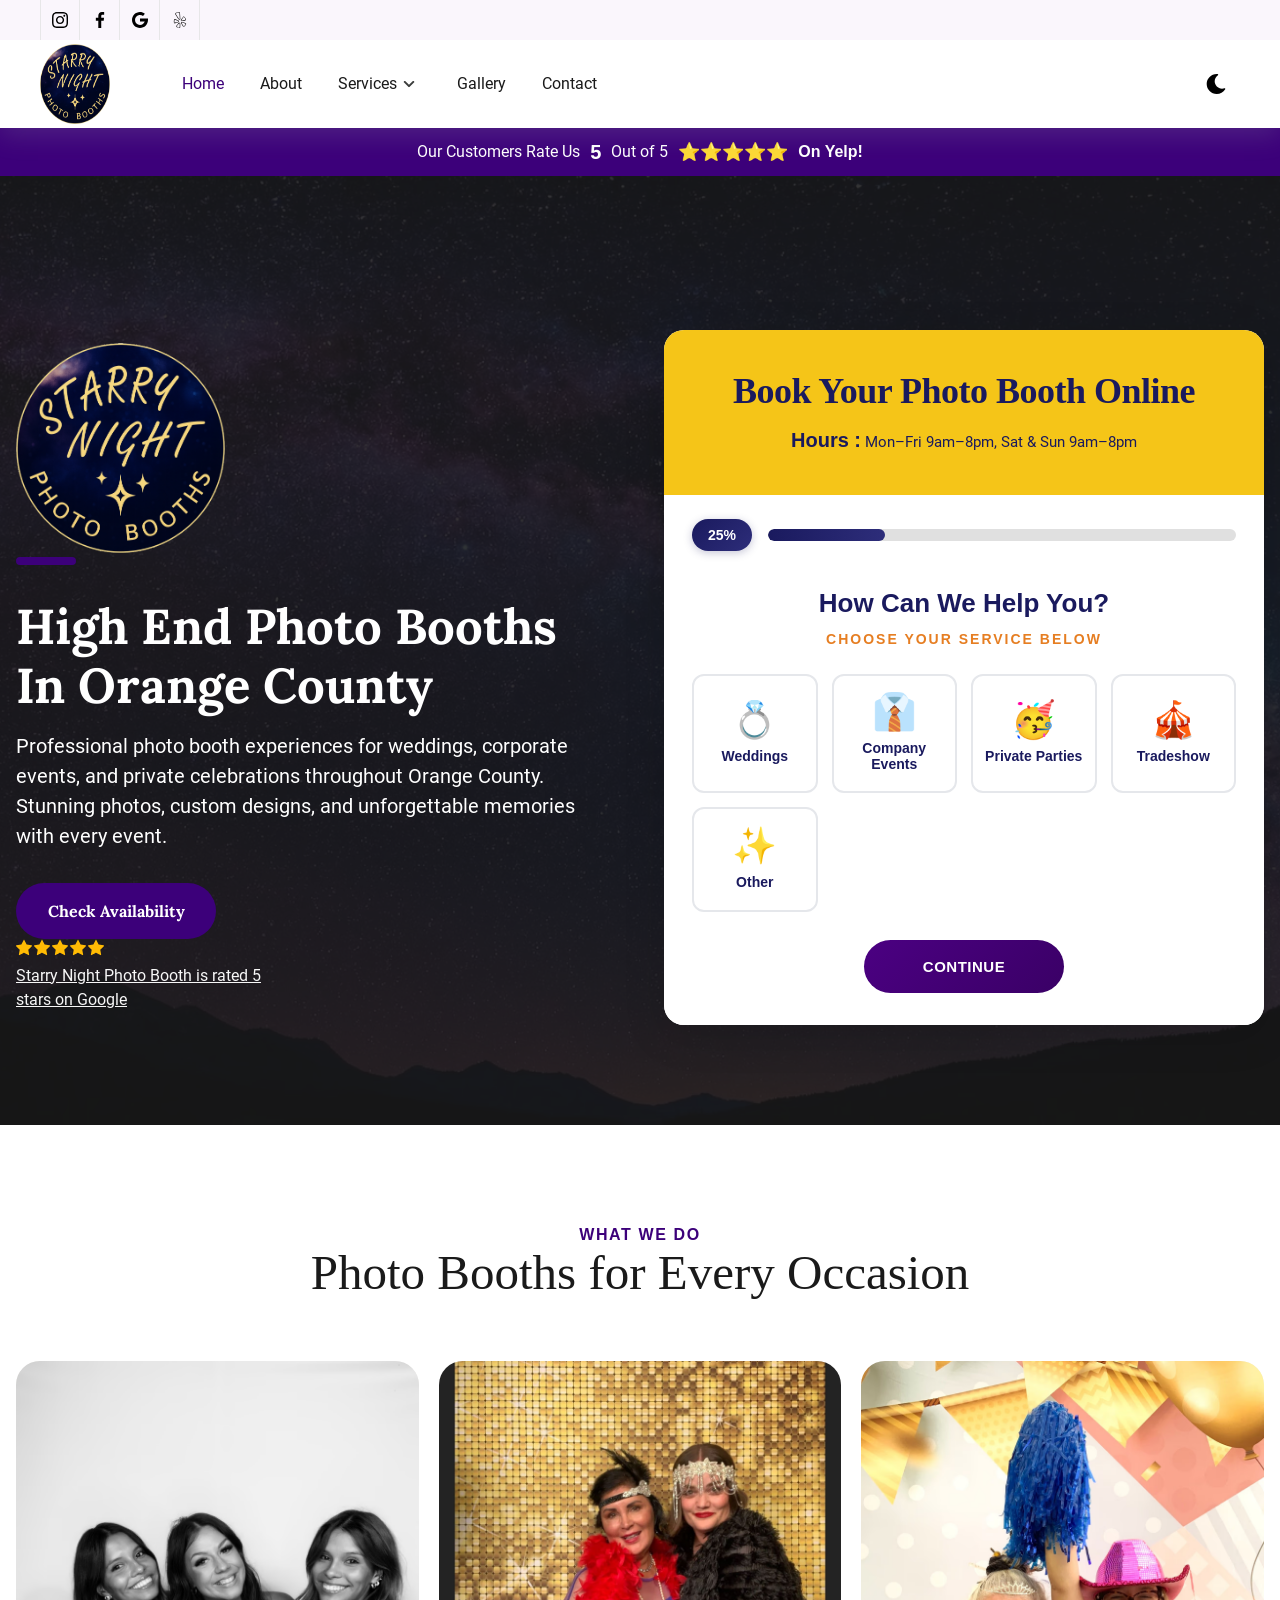
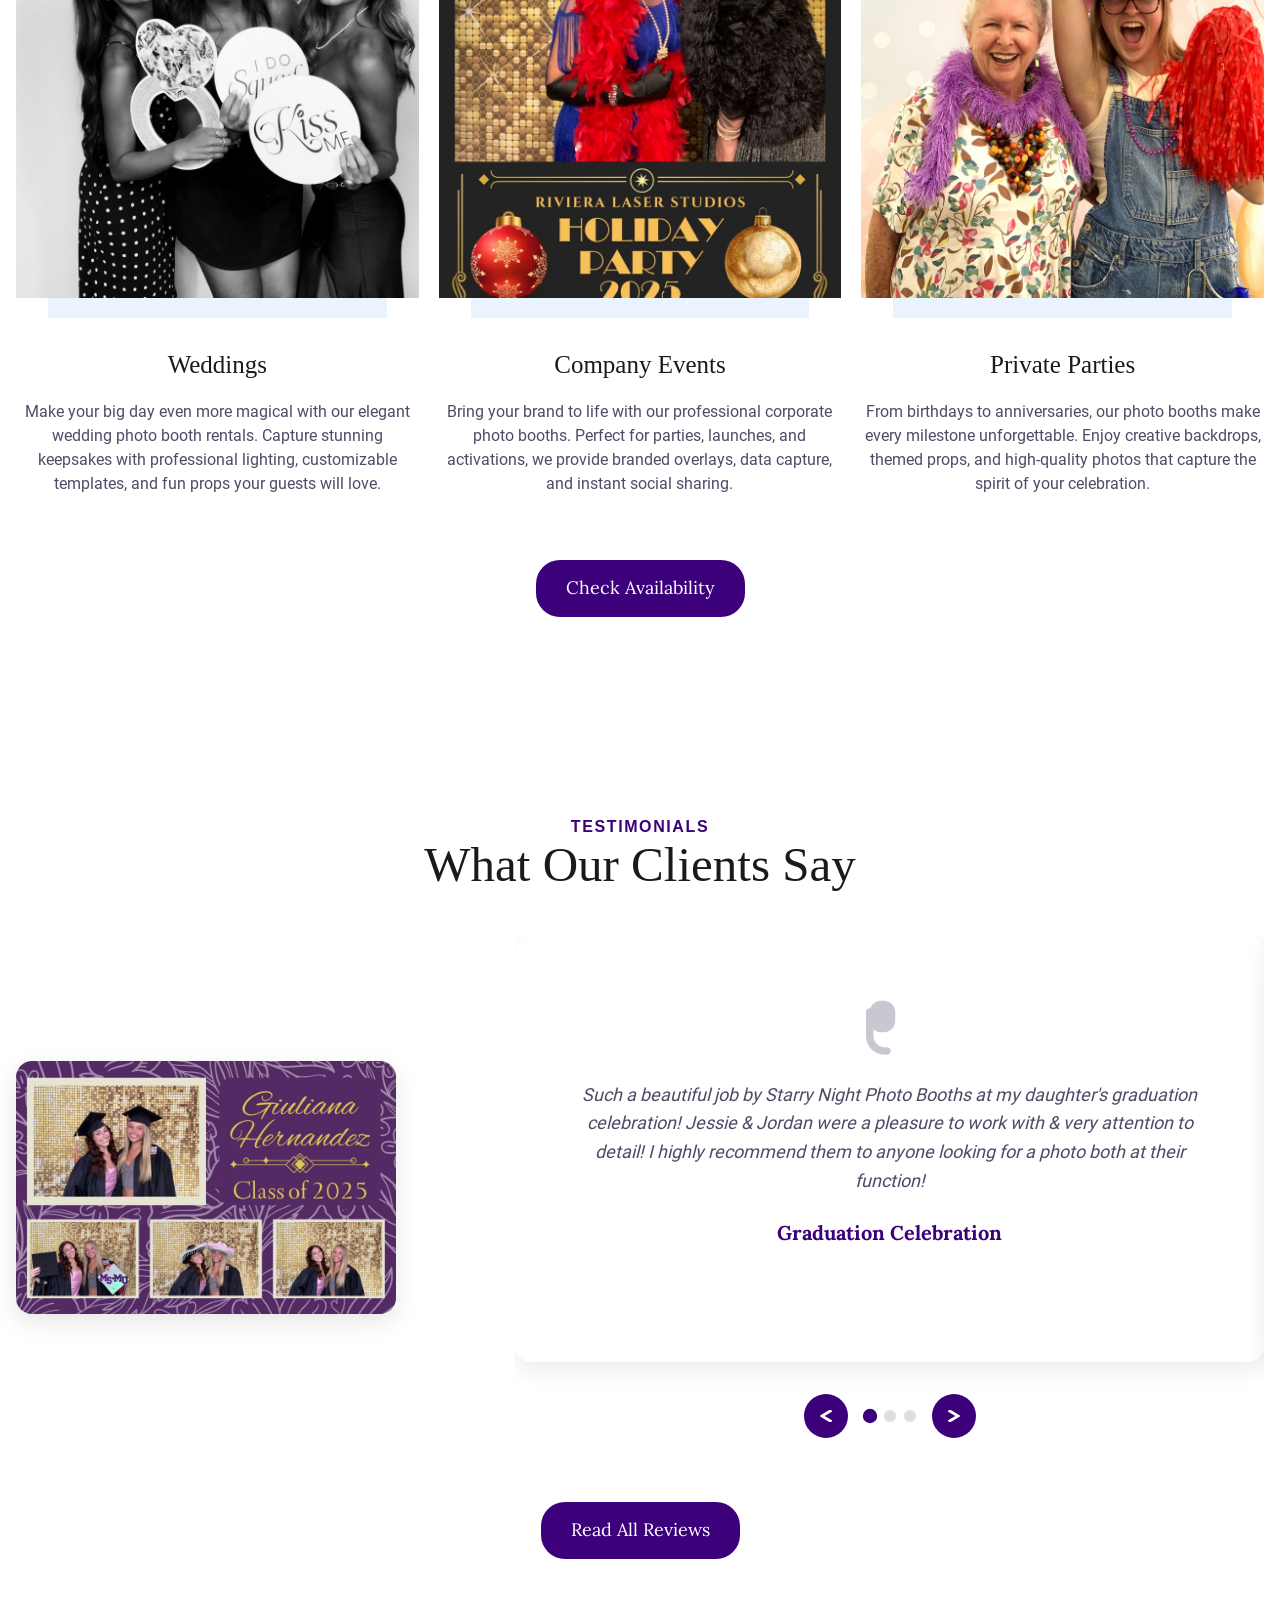
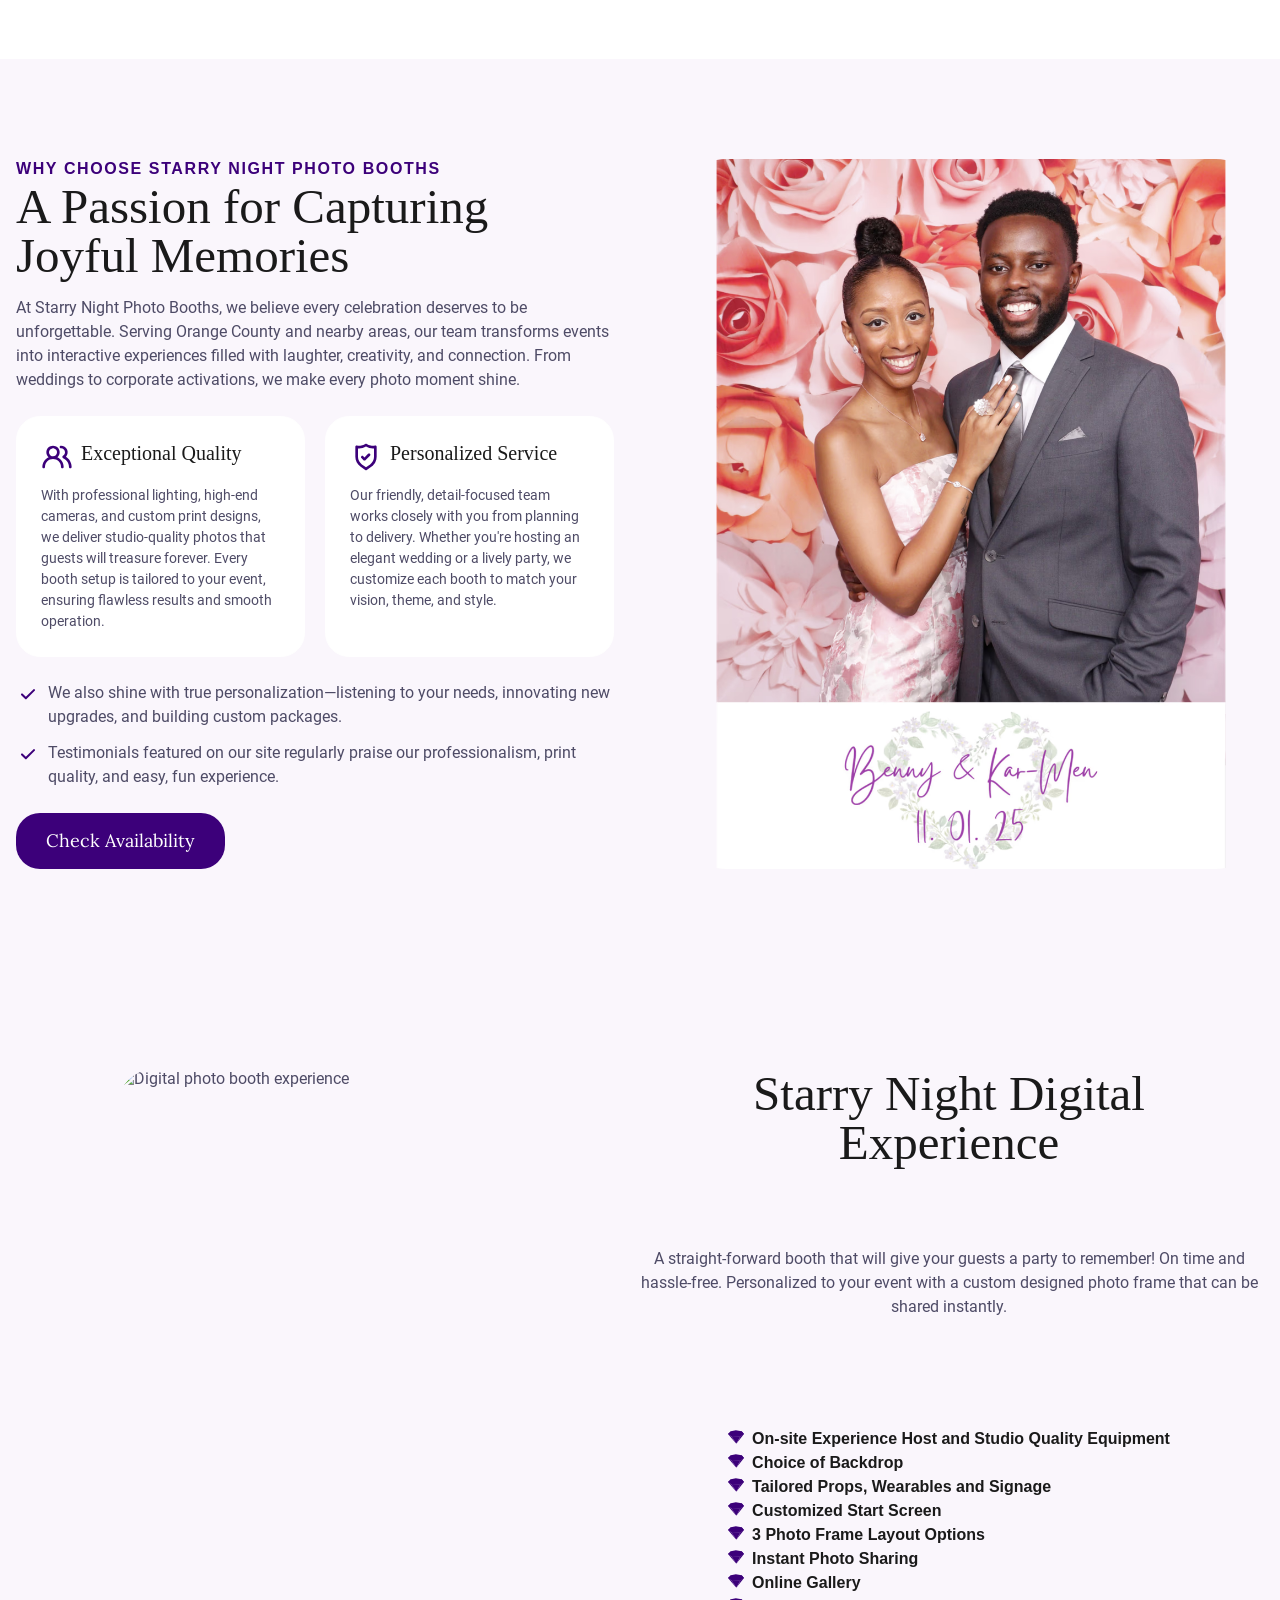
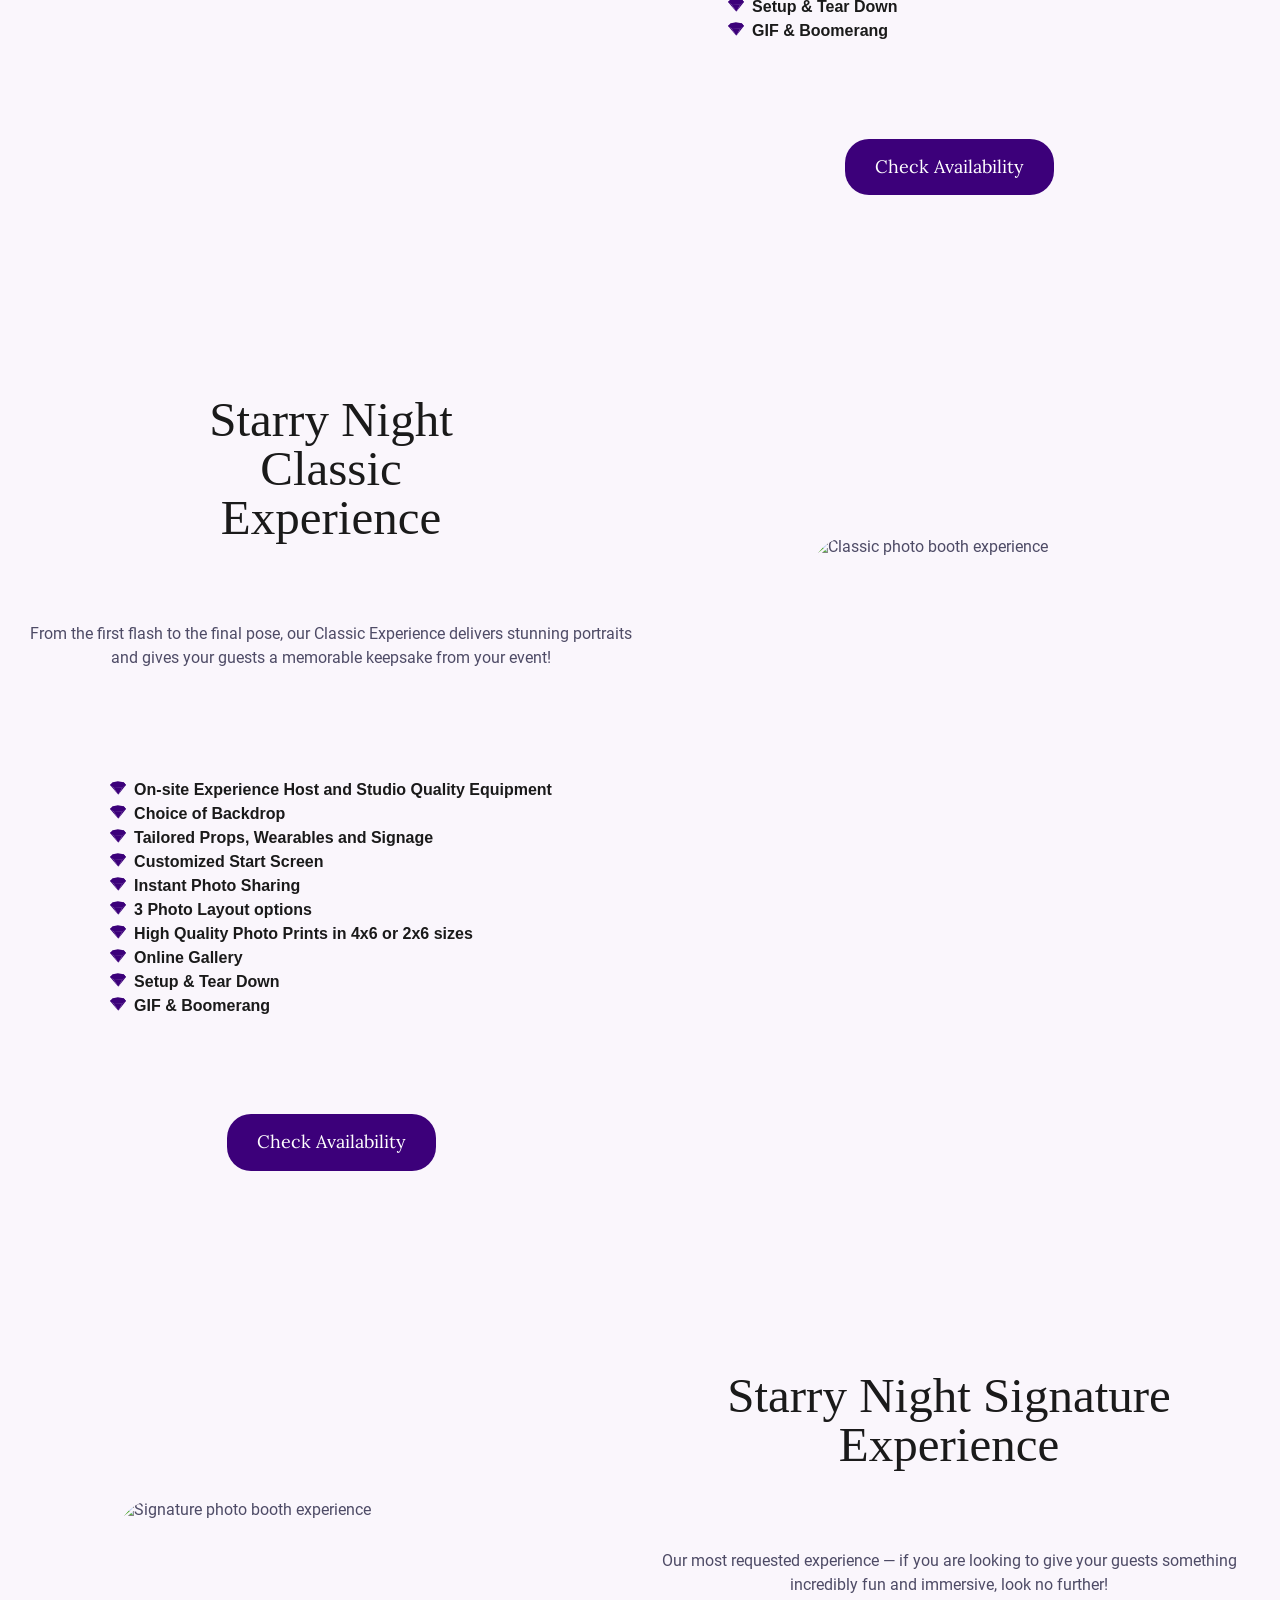
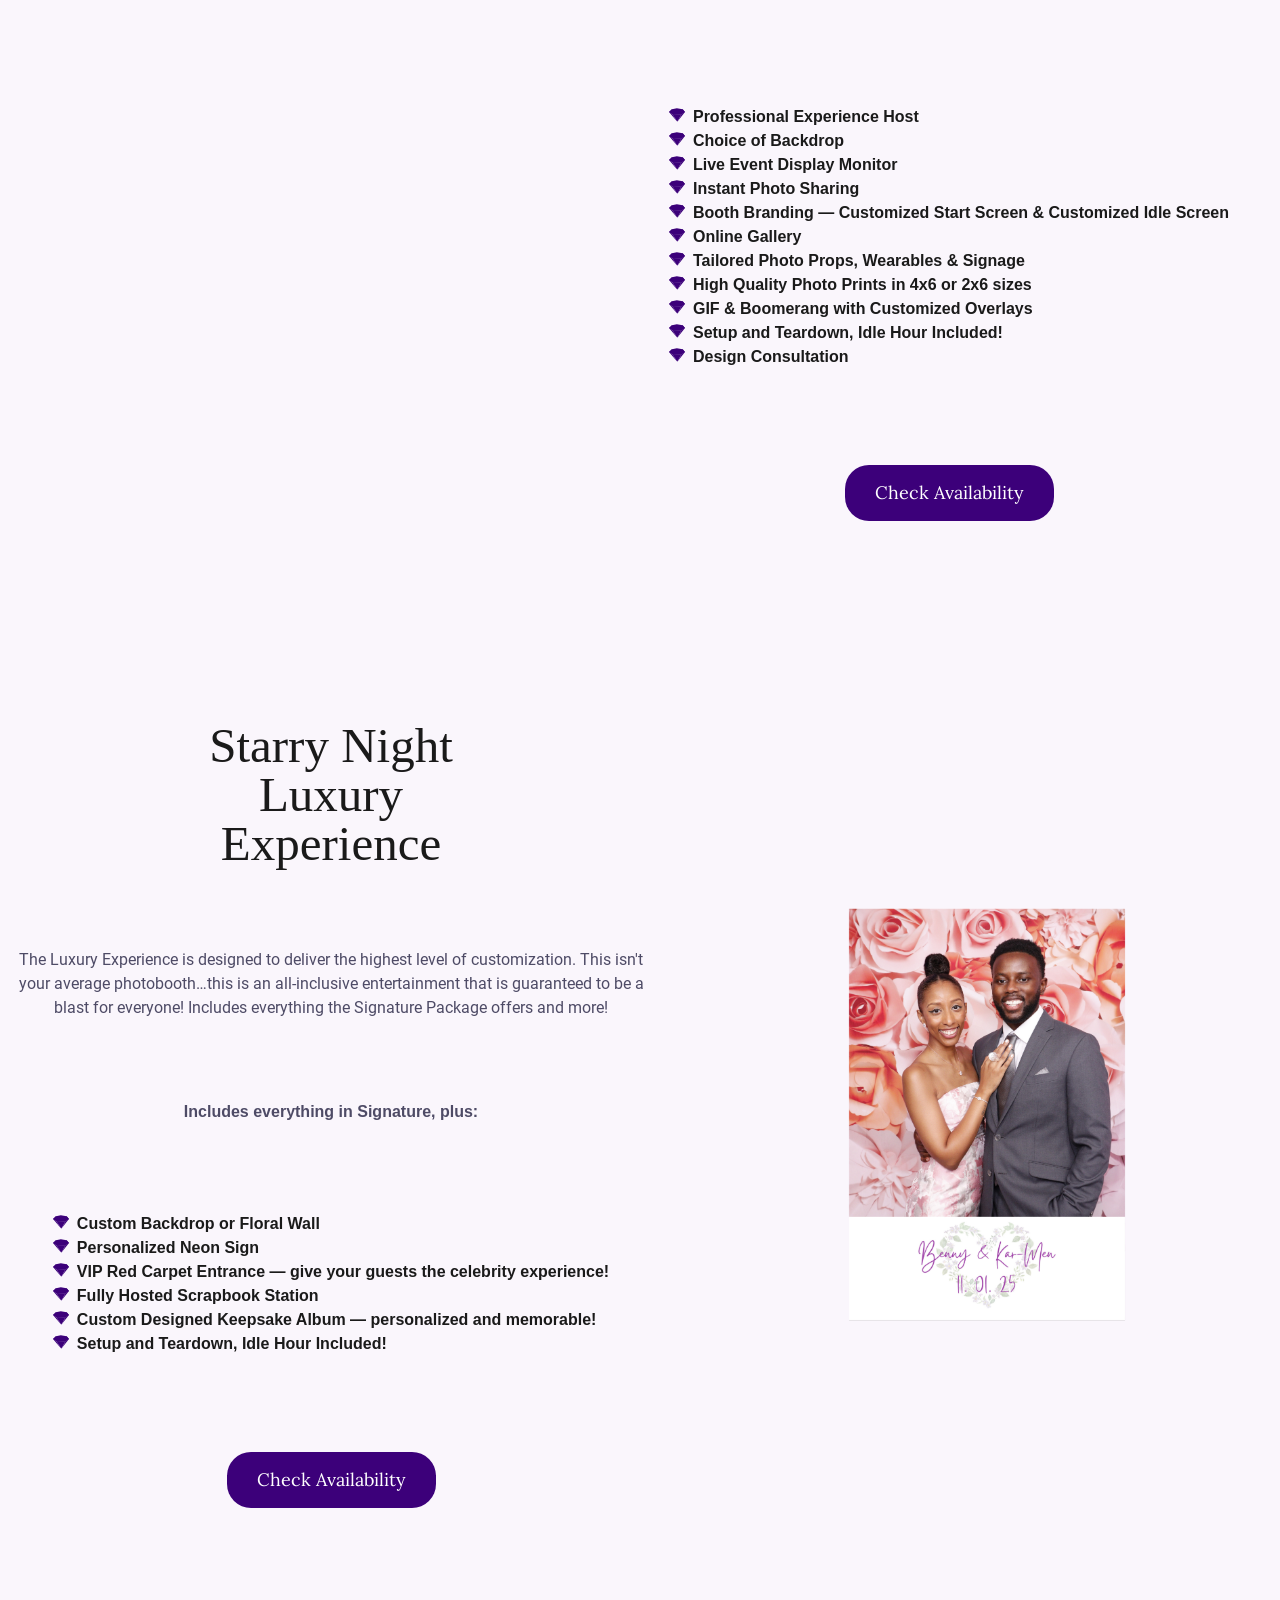
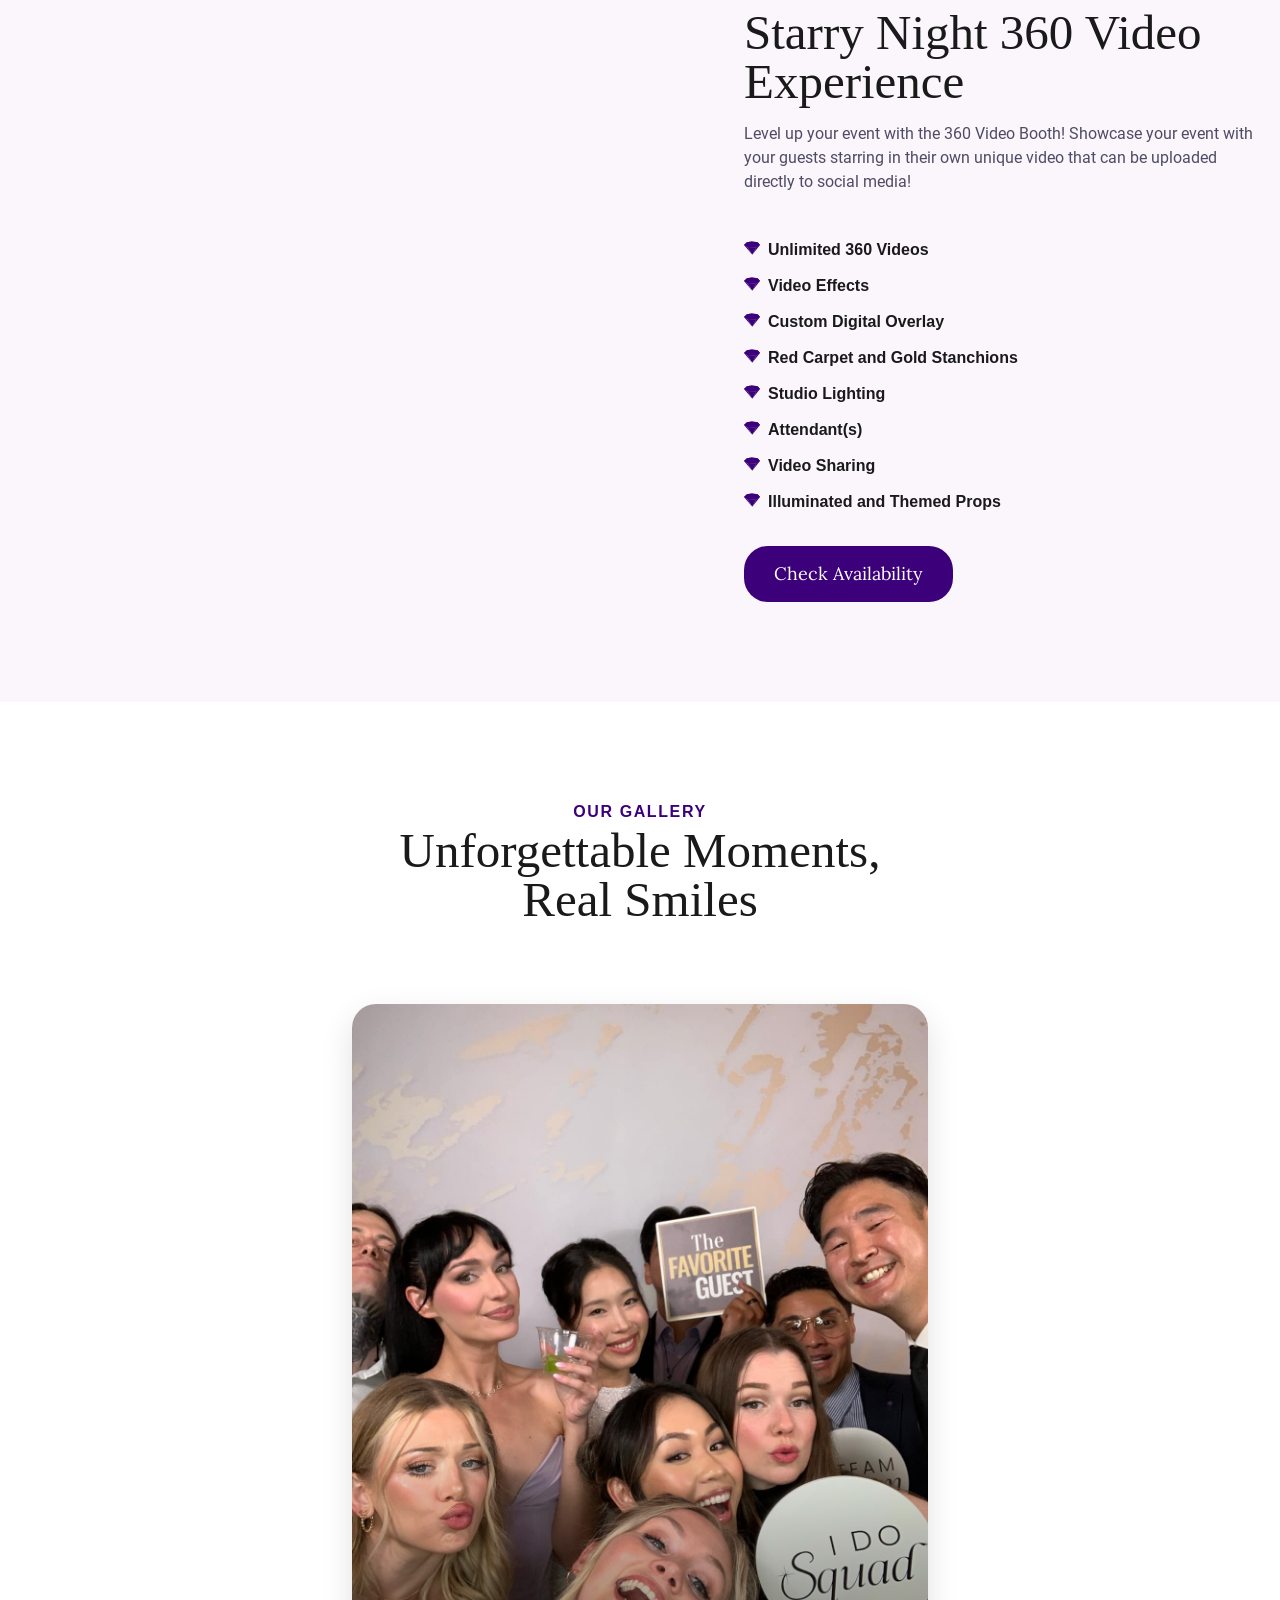
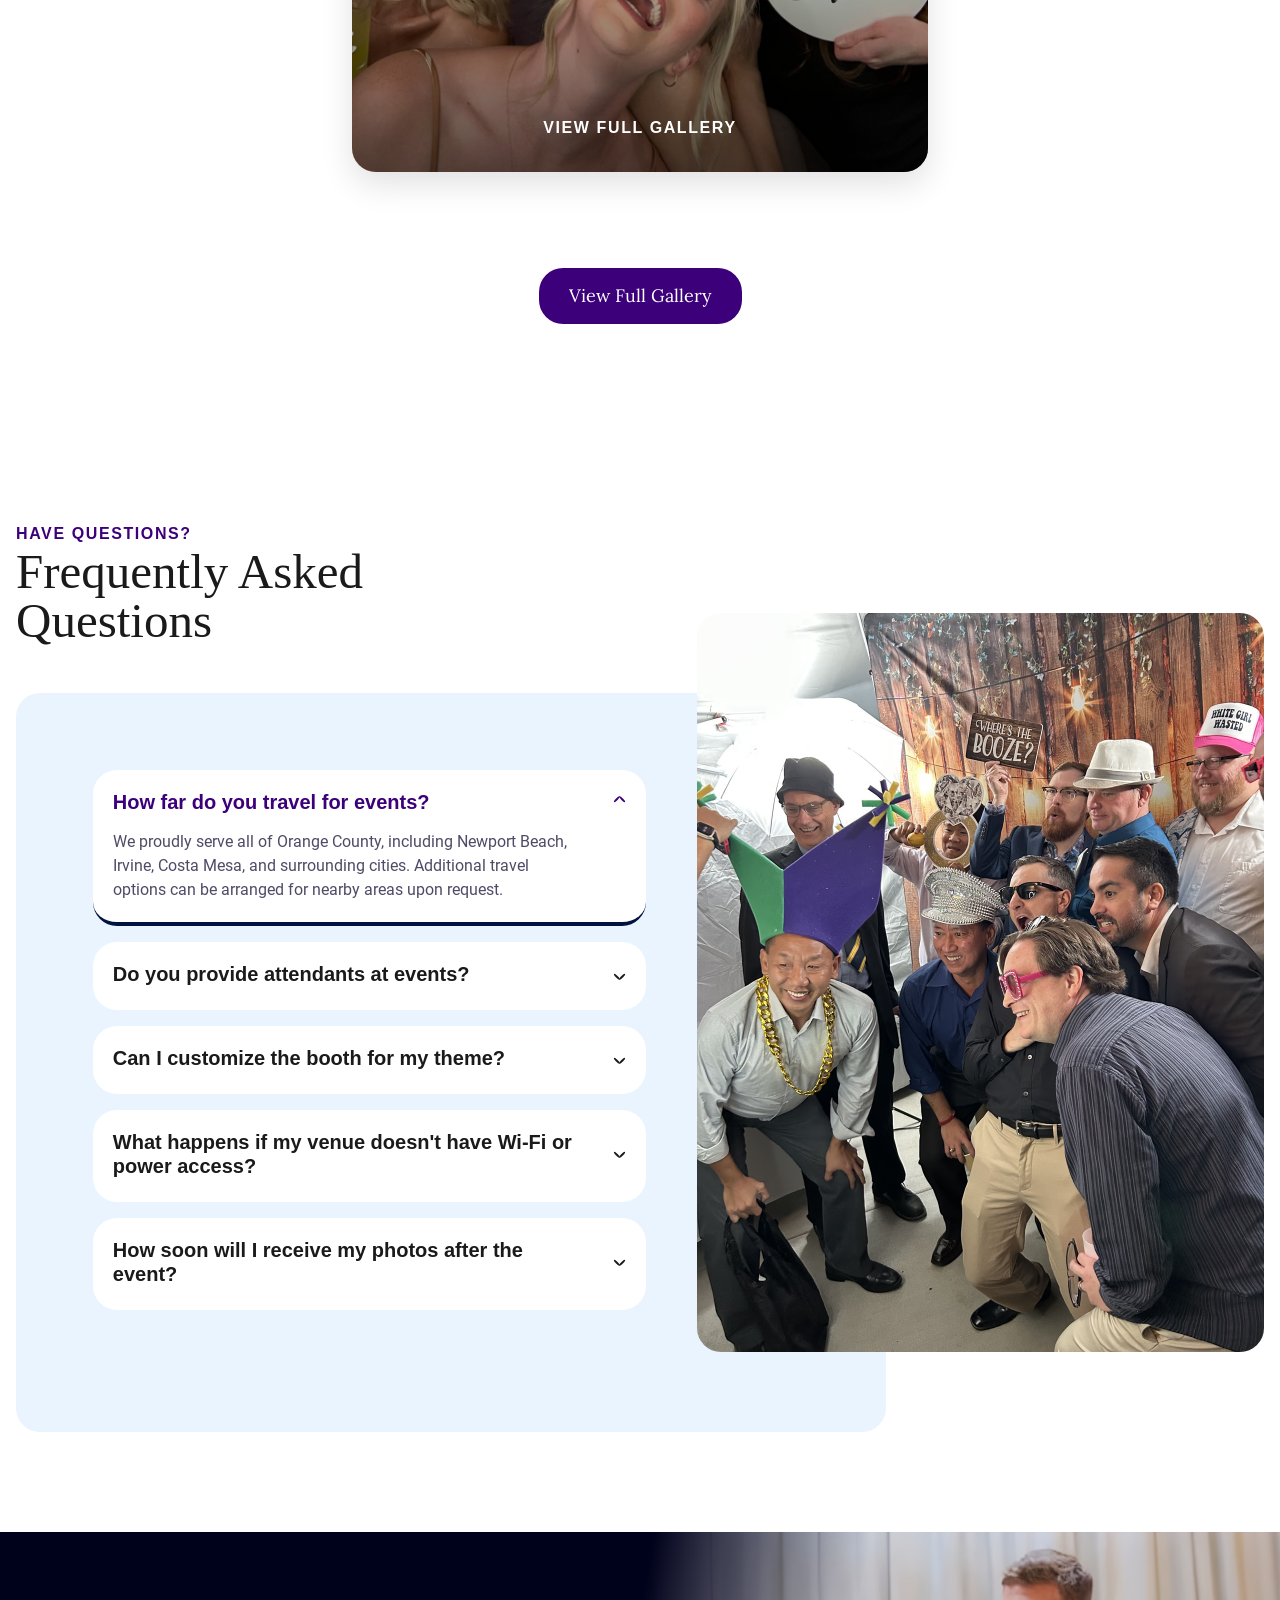
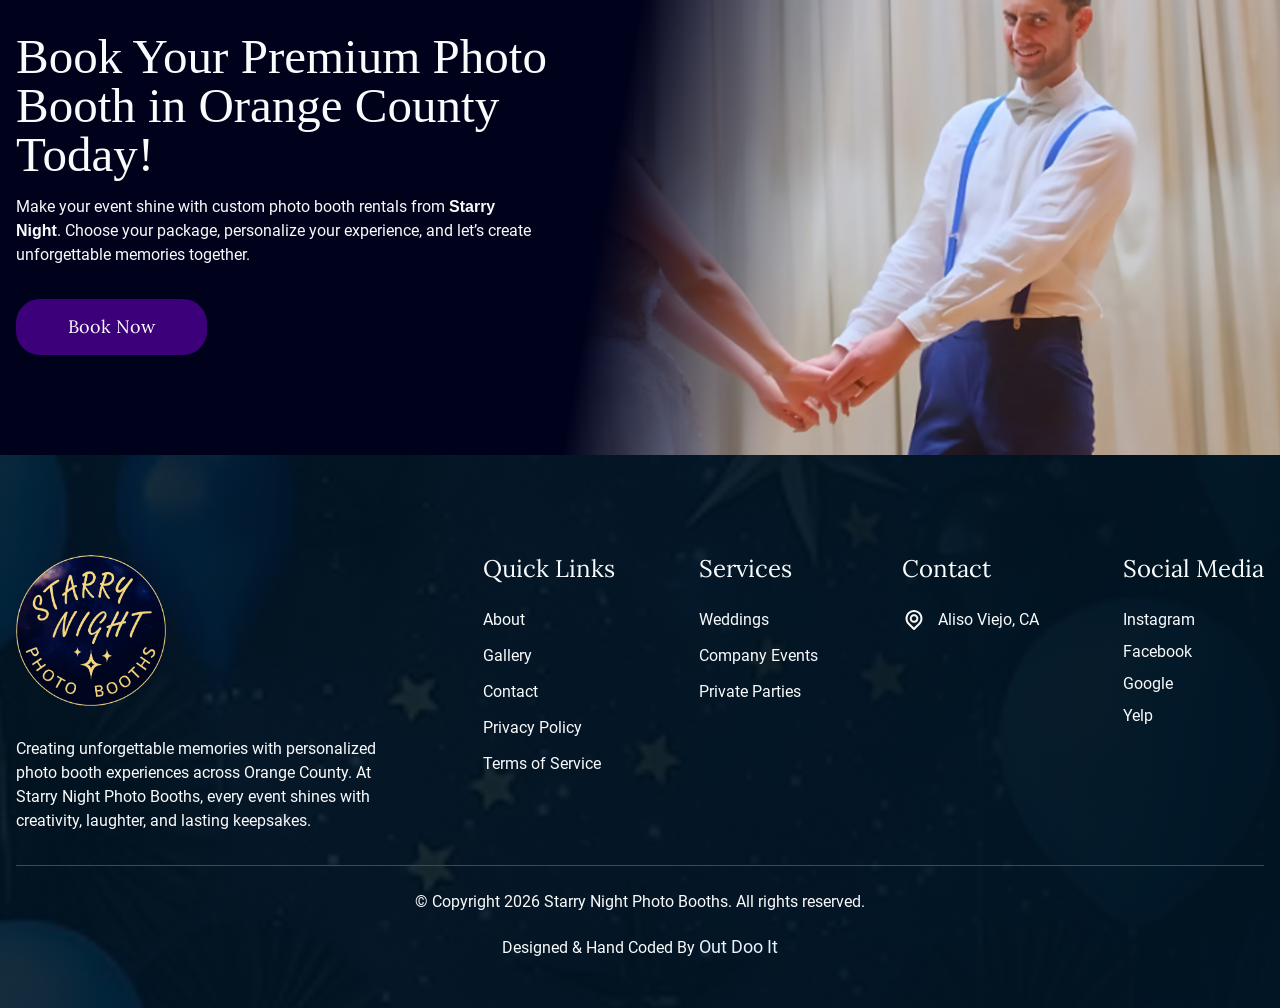
==== index.html @ de400a45 "Apply baseline performance optimizations across pages. Improve image loading behavior by adding asyn" ====
<!doctype html><html lang="en"><head><meta charset="UTF-8"><meta content="IE=edge" http-equiv="X-UA-Compatible"><meta content="width=device-width,initial-scale=1" name="viewport"><meta content="Starry Night Photo Booths offers photo booth rentals in Orange County for weddings, parties & events. Stunning photos, easy booking & fun! Call now!" name="description"><link href="https://www.starrynightphotobooth.com/" rel="canonical"><meta content="Eleventy v3.1.2" name="generator"><meta content="Orange County Photo Booth Rentals | Premium Wedding & Event Booths" property="og:title"><meta content="Starry Night Photo Booths offers photo booth rentals in Orange County for weddings, parties & events. Stunning photos, easy booking & fun! Call now!" property="og:description"><meta content="website" property="og:type"><meta content="https://www.starrynightphotobooth.com/" property="og:url"><meta content="/assets/images/hero.jpg" property="og:image"><meta content="/assets/images/hero.jpg" property="og:image:secure_url"><link href="/assets/favicons/favicon-96x96.png" rel="icon" type="image/png" sizes="96x96"><link href="/assets/favicons/favicon.svg" rel="icon" type="image/svg+xml"><link href="/assets/favicons/favicon.ico" rel="shortcut icon"><link href="/assets/favicons/apple-touch-icon.png" rel="apple-touch-icon" sizes="180x180"><meta content="Starry Night" name="apple-mobile-web-app-title"><link href="/assets/favicons/site.webmanifest" rel="manifest"><link href="/assets/images/logo.png" rel="preload" as="image"><link href="/assets/fonts/roboto-v29-latin-regular.woff2" rel="preload" as="font" crossorigin type="font/woff2"><link href="/assets/fonts/lora-v37-latin-regular.woff2" rel="preload" as="font" crossorigin type="font/woff2"><link href="/assets/fonts/lora-v37-latin-700.woff2" rel="preload" as="font" crossorigin type="font/woff2"><link href="/assets/css/root.css" rel="stylesheet"><script defer src="/assets/js/dark.js"></script><script defer src="/assets/js/nav.js"></script><link href="/assets/images/hero-cce501fa.avif" rel="preload" as="image"><link href="/assets/css/critical.css" rel="stylesheet"><link href="/assets/css/local.css" rel="preload" as="style" onload='this.onload=null,this.rel="stylesheet"'><noscript><link href="/assets/css/local.css" rel="stylesheet"></noscript><style>#services-2198 .cs-picture{height:auto!important;aspect-ratio:4/5;background-color:#f5f3f0}#services-2198 .cs-picture img{object-fit:cover;object-position:center 30%}@media (min-width:48rem){#services-2198 .cs-picture{aspect-ratio:3/4}}@media (max-width:47.999rem){#reviews-carousel .cs-picture{display:block!important;width:100%;max-width:22rem;margin:1.5rem auto 0;border-radius:1rem;overflow:hidden;box-shadow:0 8px 24px rgba(0,0,0,.1);aspect-ratio:4/3}#reviews-carousel #testimonialImg,#reviews-carousel .cs-picture img{width:100%;height:100%;object-fit:cover;display:block}}@media (max-width:47.999rem){#sbs-1362 .cs-image-group{height:auto;aspect-ratio:4/5;max-height:none}#sbs-1362 .cs-background,#sbs-1362 .cs-background img{object-position:center!important}#sbs-1362 .cs-content{align-items:center!important;text-align:center}#sbs-1362 .cs-content .cs-button-solid{align-self:center}}#sbs-1901-classic,#sbs-1901-luxury,#sbs-1901-signature{padding:var(--sectionPadding);overflow-x:clip;position:relative;background-color:var(--primaryShade)}#sbs-1901 .cs-content{text-align:center!important;align-items:center!important}#sbs-1901 .cs-ul,#sbs-1901-classic .cs-ul,#sbs-1901-luxury .cs-ul,#sbs-1901-signature .cs-ul{display:inline-block!important;width:auto!important;max-width:100%;text-align:left;margin-left:auto!important;margin-right:auto!important}#sbs-1901 .cs-li,#sbs-1901-classic .cs-li,#sbs-1901-luxury .cs-li,#sbs-1901-signature .cs-li{text-align:left}#gallery-2234 .cs-content{text-align:center!important;align-items:center!important}#gallery-2234 .cs-flex{display:flex;flex-direction:column;align-items:center;text-align:center}#gallery-2234 .cs-gallery-hero-link{display:block;width:100%;max-width:32rem;margin:0 auto 2rem;border-radius:1.5rem;overflow:hidden;aspect-ratio:3/4;position:relative;text-decoration:none;box-shadow:0 12px 32px rgba(0,0,0,.12);transition:transform .3s ease,box-shadow .3s ease}#gallery-2234 .cs-gallery-hero-link:hover{transform:translateY(-4px);box-shadow:0 20px 40px rgba(0,0,0,.18)}#gallery-2234 .cs-gallery-hero-link img{width:100%;height:100%;object-fit:cover;display:block;transition:transform .5s ease}#gallery-2234 .cs-gallery-hero-link:hover img{transform:scale(1.04)}#gallery-2234 .cs-gallery-hero-overlay{position:absolute;inset:0;background:linear-gradient(180deg,rgba(0,0,0,0) 55%,rgba(0,0,0,.65) 100%);display:flex;align-items:flex-end;justify-content:center;padding:2rem 1.5rem;color:#fff;font-weight:700;font-size:1rem;letter-spacing:.1em;text-transform:uppercase}@media (min-width:48rem){#gallery-2234 .cs-gallery-hero-link{max-width:36rem}}#sbs-1901-classic .cs-container,#sbs-1901-luxury .cs-container,#sbs-1901-signature .cs-container{width:100%;max-width:36.5rem;margin:auto;display:flex;flex-direction:column;align-items:center;gap:clamp(3rem,6vw,4rem)}#sbs-1901-classic .cs-content,#sbs-1901-luxury .cs-content,#sbs-1901-signature .cs-content{text-align:center;width:100%;display:flex;flex-direction:column;align-items:center;gap:clamp(3rem,6vw,4rem)}#sbs-1901-classic .cs-title,#sbs-1901-luxury .cs-title,#sbs-1901-signature .cs-title{font-family:var(--headerFont);max-width:15ch}#sbs-1901-classic .cs-text,#sbs-1901-luxury .cs-text,#sbs-1901-signature .cs-text{margin-bottom:1rem}#sbs-1901-classic .cs-text:last-of-type,#sbs-1901-luxury .cs-text:last-of-type,#sbs-1901-signature .cs-text:last-of-type{margin-bottom:2rem}#sbs-1901-classic .cs-ul,#sbs-1901-luxury .cs-ul,#sbs-1901-signature .cs-ul{margin:.75rem 0 2rem;padding:0;display:flex;flex-direction:column;gap:.75rem}#sbs-1901-classic .cs-li,#sbs-1901-luxury .cs-li,#sbs-1901-signature .cs-li{font-size:var(--bodyFontSize);line-height:1.5em;list-style:none;padding-left:clamp(1.25rem,3vw,1.5rem);color:var(--bodyTextColor);position:relative}#sbs-1901-classic .cs-li strong,#sbs-1901-luxury .cs-li strong,#sbs-1901-signature .cs-li strong{color:#1a1a1a}#sbs-1901-classic .cs-li::before,#sbs-1901-luxury .cs-li::before,#sbs-1901-signature .cs-li::before{content:url("/assets/svgs/diamond.svg");width:.5rem;height:.5rem;display:block;position:absolute;top:0;left:0}#sbs-1901-classic .cs-picture,#sbs-1901-luxury .cs-picture,#sbs-1901-signature .cs-picture{width:100%;max-width:18.75rem;height:auto;margin:0 auto;display:block;position:relative;z-index:1;border-radius:2.25rem;overflow:hidden;order:-1}#sbs-1901-classic .cs-picture img,#sbs-1901-luxury .cs-picture img,#sbs-1901-signature .cs-picture img{width:100%;height:auto;object-fit:contain;display:block;border-radius:2.25rem}@media only screen and (min-width:48rem){#sbs-1901-classic .cs-container,#sbs-1901-luxury .cs-container,#sbs-1901-signature .cs-container{max-width:80rem;flex-direction:row;justify-content:space-between;align-items:stretch}#sbs-1901-classic .cs-content,#sbs-1901-luxury .cs-content,#sbs-1901-signature .cs-content{justify-content:center;max-width:39.375rem;text-align:center!important;align-items:center!important}#sbs-1901-classic .cs-picture,#sbs-1901-luxury .cs-picture,#sbs-1901-signature .cs-picture{max-width:21.875rem;align-self:center}#sbs-1901-classic .cs-picture,#sbs-1901-luxury .cs-picture{order:2}}</style><script type="application/ld+json">{
    "@context": "https://schema.org",
    "@type": "LocalBusiness",
    "name": "Starry Night Photo Booths",
    
    "telephone": "949-342-4797",
    "email": "contact@starrynightphotobooth.com",
    "priceRange": "$$",
    
    "address": {
        "@type": "PostalAddress",
        "streetAddress": "27662 Aliso Creek Rd",
        "addressLocality": "Aliso Viejo",
        "addressRegion": "CA",
        "postalCode": "92656",
        "addressCountry": "US"},
    "geo": {
        "@type": "GeoCoordinates",
        "latitude": 33.6012,
        "longitude": -117.7243
    },
    
    "openingHoursSpecification": [
        {
            "@type": "OpeningHoursSpecification",
            "dayOfWeek": [
                "Monday",
                "Tuesday",
                "Wednesday",
                "Thursday",
                "Friday"
            ],
            "opens": "09:00",
            "closes": "18:00"
        },
        {
            "@type": "OpeningHoursSpecification",
            "dayOfWeek": "Saturday",
            "opens": "10:00",
            "closes": "16:00"
        }
    ],
    "url": "https://www.starrynightphotobooth.com/",
    
    "sameAs": ["https://www.facebook.com/profile.php?id=61573840318283","https://www.instagram.com/starrynightphotobooths?utm_source=ig_web_button_share_sheet&amp;igsh=ZDNlZDc0MzIxNw==","https://www.yelp.com/biz/starry-night-photo-booths-aliso-viejo"],
    
    "areaServed": {
        "@type": "GeoCircle",
        "geoMidpoint": {
            "@type": "GeoCoordinates",
            "latitude": 33.7175,
            "longitude": -117.8311
        },
        "geoRadius": "40000"
    },
    "description": "Professional photo booth rentals in Orange County for weddings, corporate events, and private parties. Studio-quality photos, custom designs, and seamless service since 2018."
}</script><script type="application/ld+json">{
    "@context": "https://schema.org",
    "@type": "Service",
    "serviceType": "Photo Booth Rental",
    "provider": {
        "@type": "LocalBusiness",
        "name": "Starry Night Photo Booths",
        "telephone": "949-342-4797",
        "url": "https://www.starrynightphotobooth.com"
    },
    "areaServed": [
        {
            "@type": "City",
            "name": "Aliso Viejo",
            "containedIn": {
                "@type": "State",
                "name": "California"
            }
        },
        {
            "@type": "City",
            "name": "Newport Beach",
            "containedIn": {
                "@type": "State",
                "name": "California"
            }
        },
        {
            "@type": "City",
            "name": "Irvine",
            "containedIn": {
                "@type": "State",
                "name": "California"
            }
        },
        {
            "@type": "City",
            "name": "Costa Mesa",
            "containedIn": {
                "@type": "State",
                "name": "California"
            }
        },
        {
            "@type": "City",
            "name": "Anaheim",
            "containedIn": {
                "@type": "State",
                "name": "California"
            }
        },
        {
            "@type": "City",
            "name": "Huntington Beach",
            "containedIn": {
                "@type": "State",
                "name": "California"
            }
        },
        {
            "@type": "City",
            "name": "Santa Ana",
            "containedIn": {
                "@type": "State",
                "name": "California"
            }
        },
        {
            "@type": "City",
            "name": "Lake Forest",
            "containedIn": {
                "@type": "State",
                "name": "California"
            }
        }
    ],
    "offers": {
        "@type": "AggregateOffer",
        "priceCurrency": "USD",
        "availability": "https://schema.org/InStock"
    },
    "hasOfferCatalog": {
        "@type": "OfferCatalog",
        "name": "Photo Booth Services",
        "itemListElement": [
            {
                "@type": "OfferCatalog",
                "name": "Wedding Photo Booths",
                "itemListElement": [
                    {
                        "@type": "Offer",
                        "itemOffered": {
                            "@type": "Service",
                            "name": "Glam Booth Experience",
                            "description": "Celebrity-style black and white photography with professional lighting and beauty filters"
                        }
                    },
                    {
                        "@type": "Offer",
                        "itemOffered": {
                            "@type": "Service",
                            "name": "Open-Air Photo Booth",
                            "description": "Unlimited prints with custom props and elegant backdrops"
                        }
                    },
                    {
                        "@type": "Offer",
                        "itemOffered": {
                            "@type": "Service",
                            "name": "360° Video Booth",
                            "description": "Show-stopping slow-motion videos captured from every angle"
                        }
                    }
                ]
            },
            {
                "@type": "OfferCatalog",
                "name": "Corporate Event Photo Booths",
                "itemListElement": [
                    {
                        "@type": "Offer",
                        "itemOffered": {
                            "@type": "Service",
                            "name": "Custom Branded Photo Booth",
                            "description": "Custom-branded photo experiences with logo integration and digital overlays"
                        }
                    }
                ]
            },
            {
                "@type": "OfferCatalog",
                "name": "Private Party Photo Booths",
                "itemListElement": [
                    {
                        "@type": "Offer",
                        "itemOffered": {
                            "@type": "Service",
                            "name": "Private Party Photo Booth",
                            "description": "Custom photo booth experiences for birthdays, graduations, and celebrations"
                        }
                    }
                ]
            }
        ]
    }
}</script><title>Orange County Photo Booth Rentals | Premium Wedding & Event Booths</title></head><body><a class="skip" href="#main" aria-label="skip to main content">Click To Skip To Main Content</a><div id="sticky-banner"><div class="cs-banner-wrapper"><div class="cs-banner-container"><div class="cs-mobile-booking-row"><span class="cs-booking-years">Now Booking for 2026 and 2027</span></div><div class="cs-message-section"><span class="cs-message-text">Book Your Photo Booth Online Today!</span> <span class="cs-booking-years">Now Booking for 2026 and 2027</span></div><div class="cs-buttons-row"><a class="cs-schedule-section" href="/contact#contact" aria-label="Schedule Online"><svg class="cs-schedule-icon" viewBox="0 0 24 24" fill="none" aria-hidden="true" height="24" width="24" xmlns="http://www.w3.org/2000/svg"><path d="M19 4H5C3.89 4 3 4.9 3 6V20C3 21.1 3.89 22 5 22H19C20.1 22 21 21.1 21 20V6C21 4.9 20.1 4 19 4ZM19 20H5V9H19V20ZM19 7H5V6H19V7Z" fill="currentColor"/><path d="M7 11H9V13H7V11Z" fill="currentColor"/><path d="M11 11H13V13H11V11Z" fill="currentColor"/><path d="M15 11H17V13H15V11Z" fill="currentColor"/></svg> <span class="cs-schedule-text">Book Online</span></a></div></div></div></div><script>!function(){const n=document.getElementById("sticky-banner");if(!n)return;let e,t=0,i=!1;function o(){i||(i=!0,requestAnimationFrame((function(){const e=window.pageYOffset||document.documentElement.scrollTop,o=window.innerWidth>=1024?130:50;e>o&&e>t?n.classList.add("visible"):(e<o||e<t)&&n.classList.remove("visible"),t=e<=0?0:e,i=!1})))}window.addEventListener("scroll",(function(){e&&cancelAnimationFrame(e),e=requestAnimationFrame(o)}),{passive:!0})}()</script><header id="cs-navigation"><div class="cs-wrapper"><a class="cs-logo cs-desktop" href="/" aria-label="back to home"><div class="cs-logo-wrapper"><img alt="Starry Night Photo Booths logo" src="/assets/images/logo.png" decoding="async" height="29" width="210" aria-hidden="true" loading="lazy"></div></a><div class="cs-middle"><div class="cs-top-bar"><div class="cs-top-social"><a class="cs-social-link" href="https://www.instagram.com/starrynightphotobooths?utm_source=ig_web_button_share_sheet&igsh=ZDNlZDc0MzIxNw==" target="_blank" rel="noopener"><img alt="Instagram" src="/assets/svgs/instagram.svg" decoding="async" height="16" width="16" aria-hidden="true" class="cs-social-icon cs-light" loading="lazy"> <img alt="Instagram" src="/assets/svgs/instagram-white.svg" decoding="async" height="16" width="16" aria-hidden="true" class="cs-social-icon cs-dark" loading="lazy"> </a><a class="cs-social-link" href="https://www.facebook.com/profile.php?id=61573840318283" target="_blank" rel="noopener"><img alt="Facebook" src="/assets/svgs/facebook.svg" decoding="async" height="16" width="16" aria-hidden="true" class="cs-social-icon cs-light" loading="lazy"> <img alt="Facebook" src="/assets/svgs/facebook-white.svg" decoding="async" height="16" width="16" aria-hidden="true" class="cs-social-icon cs-dark" loading="lazy"> </a><a class="cs-social-link" href="" target="_blank" rel="noopener"><img alt="Google" src="/assets/svgs/google.svg" decoding="async" height="16" width="16" aria-hidden="true" class="cs-social-icon cs-light" loading="lazy"> <img alt="Google" src="/assets/svgs/google-white.svg" decoding="async" height="16" width="16" aria-hidden="true" class="cs-social-icon cs-dark" loading="lazy"> </a><a class="cs-social-link" href="https://www.yelp.com/biz/starry-night-photo-booths-aliso-viejo" target="_blank" rel="noopener"><img alt="Yelp" src="/assets/svgs/yelp.svg" decoding="async" height="16" width="16" aria-hidden="true" class="cs-social-icon cs-light" loading="lazy"> <img alt="Yelp" src="/assets/svgs/yelp-white.svg" decoding="async" height="16" width="16" aria-hidden="true" class="cs-social-icon cs-dark" loading="lazy"></a></div></div><div class="cs-bottom-bar"><a class="cs-logo" href="/" aria-label="back to home"><div class="cs-logo-wrapper"><img alt="Starry Night Photo Booths logo" src="/assets/images/logo.png" decoding="async" height="29" width="210" aria-hidden="true" loading="lazy"></div></a><nav class="cs-nav" role="navigation"><button class="cs-toggle" aria-label="mobile menu toggle"><div class="cs-box" aria-hidden="true"><span class="cs-line cs-line1" aria-hidden="true"></span> <span class="cs-line cs-line2" aria-hidden="true"></span> <span class="cs-line cs-line3" aria-hidden="true"></span></div></button><div class="cs-ul-wrapper"><ul class="cs-ul" aria-expanded="false" id="cs-expanded"><li class="cs-li"><a class="cs-li-link cs-active" href="/">Home</a></li><li class="cs-li"><a class="cs-li-link" href="/about/">About</a></li><li class="cs-li cs-dropdown" tabindex="0"><span class="cs-li-link">Services <img alt="dropdown icon" src="/assets/svgs/drop-down.svg" decoding="async" height="24" width="24" aria-hidden="true" class="cs-drop-icon" loading="lazy"></span><ul class="cs-drop-ul"><li class="cs-drop-li"><a class="cs-li-link cs-drop-link" href="/weddings/">Weddings</a></li><li class="cs-drop-li"><a class="cs-li-link cs-drop-link" href="/company-events/">Company Events</a></li><li class="cs-drop-li"><a class="cs-li-link cs-drop-link" href="/private-parties/">Private Parties</a></li></ul></li><li class="cs-li"><a class="cs-li-link" href="/gallery/">Gallery</a></li><li class="cs-li"><a class="cs-li-link" href="/contact/">Contact</a></li></ul></div></nav><a class="cs-button-border" href="/contact/">Book Now </a><button aria-label="dark mode toggle" id="dark-mode-toggle"><svg class="cs-moon" viewBox="0 0 480 480" xmlns="http://www.w3.org/2000/svg" style="enable-background:new 0 0 480 480" xml:space="preserve"><path d="M459.782 347.328c-4.288-5.28-11.488-7.232-17.824-4.96-17.76 6.368-37.024 9.632-57.312 9.632-97.056 0-176-78.976-176-176 0-58.4 28.832-112.768 77.12-145.472 5.472-3.712 8.096-10.4 6.624-16.832S285.638 2.4 279.078 1.44C271.59.352 264.134 0 256.646 0c-132.352 0-240 107.648-240 240s107.648 240 240 240c84 0 160.416-42.688 204.352-114.176 3.552-5.792 3.04-13.184-1.216-18.496z"/></svg> <img alt="moon" src="/assets/svgs/sun.svg" decoding="async" height="15" width="15" aria-hidden="true" class="cs-sun" loading="lazy"></button></div></div></div></header><section id="review-bar"><div class="cs-container"><a class="cs-review-link" href="https://www.yelp.com/biz/starry-night-photo-booths-aliso-viejo" target="_blank" rel="noopener noreferrer"><span class="cs-review-text">Our Customers Rate Us</span> <span class="cs-rating">5</span> <span class="cs-review-text">Out of 5</span> <span class="cs-stars">⭐⭐⭐⭐⭐</span> <span class="cs-review-count">On Yelp!</span></a></div></section><main id="main"><section id="hero-1467"><div class="cs-container"><div class="cs-content"><div class="cs-logo-wrapper"><img alt="Starry Night Photo Booth logo" src="/assets/images/logo.png" decoding="async" height="48" width="48" class="cs-img-logo" fetchpriority="high"></div><h1 class="cs-title">High End Photo Booths In Orange County</h1><p class="cs-text">Professional photo booth experiences for weddings, corporate events, and private celebrations throughout Orange County. Stunning photos, custom designs, and unforgettable memories with every event.</p><a class="cs-button-solid" href="/contact">Check Availability</a><div class="cs-stars"><img alt="icon" src="/assets/svgs/star-single.svg" decoding="async" height="16" width="16" class="cs-icon" fetchpriority="high"> <img alt="icon" src="/assets/svgs/star-single.svg" decoding="async" height="16" width="16" class="cs-icon" fetchpriority="high"> <img alt="icon" src="/assets/svgs/star-single.svg" decoding="async" height="16" width="16" class="cs-icon" fetchpriority="high"> <img alt="icon" src="/assets/svgs/star-single.svg" decoding="async" height="16" width="16" class="cs-icon" fetchpriority="high"> <img alt="icon" src="/assets/svgs/star-single.svg" decoding="async" height="16" width="16" class="cs-icon" fetchpriority="high"></div><a class="cs-desc" href="https://maps.app.goo.gl/bfQtWD6EKSEfwbZj9" target="_blank" rel="noopener noreferrer">Starry Night Photo Booth is rated 5 stars on Google</a></div><div class="cs-booking-wrapper cs-right"><div class="cs-form-header"><h2 class="cs-form-title">Book Your Photo Booth Online</h2><p class="cs-form-subtitle"><span style="font-weight:700;font-size:20px">Hours :</span> Mon–Fri 9am–8pm, Sat & Sun 9am–8pm</p></div><div class="cs-selected-service" id="selectedService"><p class="cs-selected-service-text"></p></div><div class="cs-progress-container"><span class="cs-progress-label" id="progressLabel">25%</span><div class="cs-progress-bar"><div class="cs-progress-fill" id="progressBar"></div></div></div><form class='cs-booking-form' data-netlify-recaptcha='true' id='photoBoothForm' method='POST' name='service'><input type='hidden' name='form-name' value='service' /><div class="cs-step cs-step-active" data-step="1"><h3 class="cs-step-title">How Can We Help You?</h3><p class="cs-step-subtitle">CHOOSE YOUR SERVICE BELOW</p><span aria-hidden="true" style="position:absolute;left:-9999px;width:1px;height:1px;overflow:hidden"><label>Don't fill this out if you're human: <input name="bot-field" type="text" autocomplete="off" tabindex="-1"></label></span><div class="cs-service-grid"><label class="cs-service-card"><input name="eventType" type="radio" required value="Weddings"> <span class="cs-service-icon">💍</span> <span class="cs-service-name">Weddings</span></label> <label class="cs-service-card"><input name="eventType" type="radio" required value="Company Events"> <span class="cs-service-icon">👔</span> <span class="cs-service-name">Company Events</span></label> <label class="cs-service-card"><input name="eventType" type="radio" required value="Private Parties"> <span class="cs-service-icon">🥳</span> <span class="cs-service-name">Private Parties</span></label> <label class="cs-service-card"><input name="eventType" type="radio" required value="Tradeshow"> <span class="cs-service-icon">🎪</span> <span class="cs-service-name">Tradeshow</span></label> <label class="cs-service-card"><input name="eventType" type="radio" required value="Other"> <span class="cs-service-icon">✨</span> <span class="cs-service-name">Other</span></label></div><div class="cs-button-group"><button class="cs-btn cs-btn-continue" type="button" id="nextBtn1">Continue</button></div></div><div class="cs-step" data-step="2"><div class="cs-form-field"><label class="cs-label-text">What date is your event?*</label> <input name="eventDate" type="text" required class="cs-input cs-date-input" placeholder="Select Date" onfocus='this.type="date"'></div><div class="cs-form-field"><label class="cs-label-text">Event Location*</label> <input name="eventLocation" type="text" required class="cs-input" placeholder="123 Party Lane, City, State"></div><div class="cs-row"><div class="cs-form-field"><label class="cs-label-text">First Name*</label> <input name="firstName" type="text" required class="cs-input"></div><div class="cs-form-field"><label class="cs-label-text">Last Name*</label> <input name="lastName" type="text" required class="cs-input"></div></div><div class="cs-row"><div class="cs-form-field"><label class="cs-label-text">Email*</label> <input name="email" type="email" required class="cs-input"></div><div class="cs-form-field"><label class="cs-label-text">Phone*</label> <input name="phone" type="tel" required class="cs-input"></div></div><label class="cs-checkbox-label"><input name="agree" type="checkbox" required> <span>Privacy Policy and Booking Policy apply. Clicking CHECK AVAILABILITY confirms you're okay with getting emails or texts from Starry Night Photo Booth. There is no obligation to purchase.</span></label><div class='cs-span-12'><script src='https://www.google.com/recaptcha/api.js'></script>
<div class='g-recaptcha' data-sitekey='6LdnkKEqAAAAAPvyqoRAmjXxvE6evlb5z-5Ol90Y'></div>
<noscript>
  <div>
  <div style="width: 302px; height: 422px; position: relative;">
  <div style="width: 302px; height: 422px; position: absolute;">
  <iframe src="https://www.google.com/recaptcha/api/fallback?k=6LdnkKEqAAAAAPvyqoRAmjXxvE6evlb5z-5Ol90Y" frameborder="0" scrolling="no"
    style="width: 302px; height:422px; border-style: none;">
  </iframe>
  </div>
  </div>
  <div style="width: 300px; height: 60px; border-style: none; bottom: 12px; left: 25px; margin: 0px; padding: 0px; right: 25px; background: #f9f9f9; border: 1px solid #c1c1c1; border-radius: 3px;">
    <textarea id="g-recaptcha-response" name="g-recaptcha-response" class="g-recaptcha-response"
      style="width: 250px; height: 40px; border: 1px solid #c1c1c1; margin: 10px 25px; padding: 0px; resize: none;" >
    </textarea>
  </div>
  </div>
</noscript>
</div><div class="cs-button-group cs-button-group-split"><button class="cs-btn cs-btn-back" type="button" id="backBtn2">&lt; BACK</button> <button class="cs-btn cs-btn-submit" type="submit">CHECK AVAILABILITY</button></div></div><div class="cs-step" data-step="3"><div class="cs-success"><div id="confetti-container"></div><span class="cs-success-icon">🎉</span><h3>Thank You For Booking with us!</h3><p>We will call you back to confirm availability!</p><a class="cs-start-new" href="/" id="startNewBooking">Start New Booking</a></div></div></form></div></div><picture class="cs-background"><source media="(max-width: 600px)" srcset="/assets/images/hero-e9e30888.avif" type="image/avif"><source media="(max-width: 600px)" srcset="/assets/images/hero-d7549fc3.webp" type="image/webp"><source media="(max-width: 600px)" srcset="/assets/images/hero-0210944f.jpeg" type="image/jpeg"><source media="(max-width: 1024px)" srcset="/assets/images/hero-23683107.avif" type="image/avif"><source media="(max-width: 1024px)" srcset="/assets/images/hero-17125872.webp" type="image/webp"><source media="(max-width: 1024px)" srcset="/assets/images/hero-18845990.jpeg" type="image/jpeg"><source media="(min-width: 1024px) and (max-width: 1600px)" srcset="/assets/images/hero-df24d665.avif" type="image/avif"><source media="(min-width: 1024px) and (max-width: 1600px)" srcset="/assets/images/hero-8569fe29.webp" type="image/webp"><source media="(min-width: 1024px) and (max-width: 1600px)" srcset="/assets/images/hero-e69d0bf7.jpeg" type="image/jpeg"><source media="(min-width: 1600px)" srcset="/assets/images/hero-459808d6.avif" type="image/avif"><source media="(min-width: 1600px)" srcset="/assets/images/hero-935c8301.webp" type="image/webp"><source media="(min-width: 1600px)" srcset="/assets/images/hero-7f20040d.jpeg" type="image/jpeg"><img alt="guests celebrating at photo booth" src="/assets/images/hero-7f20040d.jpeg" decoding="async" height="1" width="1" loading="lazy"></picture></section><section id="services-2198"><div class="cs-container"><div class="cs-content"><span class="cs-topper">WHAT WE DO</span><h2 class="cs-title">Photo Booths for Every Occasion</h2></div><ul class="cs-card-group"><li class="cs-item"><a class="cs-link" href="/weddings/"><picture class="cs-picture"><source media="(max-width: 600px)" srcset="/assets/images/s1-34c3901e.avif" type="image/avif"><source media="(max-width: 1024px)" srcset="/assets/images/s1-57d80b2b.avif" type="image/avif"><source media="(min-width: 1024px)" srcset="/assets/images/s1-0fd309dd.avif" type="image/avif"><img alt="Guests smiling with props in photo booth" src="/assets/images/s1-8a349748.jpeg" decoding="async" height="1100" width="826" aria-hidden="true" loading="lazy"></picture><div class="cs-flex"><h3 class="cs-h3">Weddings</h3></div><p class="cs-item-text">Make your big day even more magical with our elegant wedding photo booth rentals. Capture stunning keepsakes with professional lighting, customizable templates, and fun props your guests will love.</p></a></li><li class="cs-item"><a class="cs-link" href="/company-events/"><picture class="cs-picture"><source media="(max-width: 600px)" srcset="/assets/images/s2-3dbf0ef1.avif" type="image/avif"><source media="(max-width: 1024px)" srcset="/assets/images/s2-3969df8b.avif" type="image/avif"><source media="(min-width: 1024px)" srcset="/assets/images/s2-24d0f536.avif" type="image/avif"><img alt="Group photo with photo booth backdrop" src="/assets/images/s2-d6605bb7.jpeg" decoding="async" height="1100" width="826" aria-hidden="true" loading="lazy"></picture><div class="cs-flex"><h3 class="cs-h3">Company Events</h3></div><p class="cs-item-text">Bring your brand to life with our professional corporate photo booths. Perfect for parties, launches, and activations, we provide branded overlays, data capture, and instant social sharing.</p></a></li><li class="cs-item"><a class="cs-link" href="/private-parties/"><picture class="cs-picture"><source media="(max-width: 600px)" srcset="/assets/images/s3-14bfe29e.avif" type="image/avif"><source media="(max-width: 1024px)" srcset="/assets/images/s3-0f233f30.avif" type="image/avif"><source media="(min-width: 1024px)" srcset="/assets/images/s3-792d4bc9.avif" type="image/avif"><img alt="Guests laughing and celebrating in Starry Night Photo Booth" src="/assets/images/s3-a77c1440.jpeg" decoding="async" height="1100" width="826" aria-hidden="true" loading="lazy"></picture><div class="cs-flex"><h3 class="cs-h3">Private Parties</h3></div><p class="cs-item-text">From birthdays to anniversaries, our photo booths make every milestone unforgettable. Enjoy creative backdrops, themed props, and high-quality photos that capture the spirit of your celebration.</p></a></li></ul><a class="cs-button-solid" href="/contact/" target="_blank">Check Availability</a></div></section><section id="reviews-carousel"><div class="cs-container"><div class="cs-header"><span class="cs-topper">Testimonials</span><h2 class="cs-title">What Our Clients Say</h2></div><div class="cs-content-wrapper"><div class="cs-carousel-wrapper"><div class="cs-carousel-container"><div class="cs-carousel" id="testimonialCarousel"><div class="cs-slide"><svg class="cs-quote" viewBox="0 0 40 40" fill="currentColor"><path d="M6.5 10C6.5 5.85786 9.85786 2.5 14 2.5H16C20.1421 2.5 23.5 5.85786 23.5 10V16C23.5 20.1421 20.1421 23.5 16 23.5H14C12.067 23.5 10.2936 22.7362 9 21.4645V26C9 30.1421 12.3579 33.5 16.5 33.5H18C19.3807 33.5 20.5 34.6193 20.5 36C20.5 37.3807 19.3807 38.5 18 38.5H16.5C9.59644 38.5 4 32.9036 4 26V10C4 8.61929 5.11929 7.5 6.5 7.5C7.88071 7.5 9 8.61929 9 10H6.5Z"/></svg><p class="cs-review">Such a beautiful job by Starry Night Photo Booths at my daughter's graduation celebration! Jessie & Jordan were a pleasure to work with & very attention to detail! I highly recommend them to anyone looking for a photo both at their function!</p><span class="cs-author">Graduation Celebration</span></div><div class="cs-slide"><svg class="cs-quote" viewBox="0 0 40 40" fill="currentColor"><path d="M6.5 10C6.5 5.85786 9.85786 2.5 14 2.5H16C20.1421 2.5 23.5 5.85786 23.5 10V16C23.5 20.1421 20.1421 23.5 16 23.5H14C12.067 23.5 10.2936 22.7362 9 21.4645V26C9 30.1421 12.3579 33.5 16.5 33.5H18C19.3807 33.5 20.5 34.6193 20.5 36C20.5 37.3807 19.3807 38.5 18 38.5H16.5C9.59644 38.5 4 32.9036 4 26V10C4 8.61929 5.11929 7.5 6.5 7.5C7.88071 7.5 9 8.61929 9 10H6.5Z"/></svg><p class="cs-review">Starry Night provided the photo booth for our wedding reception and it was a huge hit! Guests were lined up all night to get their pictures taken and had an absolute blast. Jessie & Jordan were great to work with. They took care of every detail, communicated very well and put in the extra effort to make sure the whole process was seamless. If you're looking for a really fun and exciting experience for your event, I would highly recommend Starry Night!</p><span class="cs-author">Wedding Reception</span></div><div class="cs-slide"><svg class="cs-quote" viewBox="0 0 40 40" fill="currentColor"><path d="M6.5 10C6.5 5.85786 9.85786 2.5 14 2.5H16C20.1421 2.5 23.5 5.85786 23.5 10V16C23.5 20.1421 20.1421 23.5 16 23.5H14C12.067 23.5 10.2936 22.7362 9 21.4645V26C9 30.1421 12.3579 33.5 16.5 33.5H18C19.3807 33.5 20.5 34.6193 20.5 36C20.5 37.3807 19.3807 38.5 18 38.5H16.5C9.59644 38.5 4 32.9036 4 26V10C4 8.61929 5.11929 7.5 6.5 7.5C7.88071 7.5 9 8.61929 9 10H6.5Z"/></svg><p class="cs-review">Jessie and Jordan are amazing!! Completely professional not only during the event but they took the time to create the right background and picture to celebrate my retirement from the Navy. They are easy to communicate with and provided my guests that extra thing needed to make my party so very memorable. I will only be using them for my future events. Thank you!!</p><span class="cs-author">Navy Retirement Party</span></div></div></div><div class="cs-controls"><button class="cs-prev" aria-label="Previous testimonial"><img alt="left arrow" src="/assets/svgs/chevron.svg" decoding="async" height="12" width="12" aria-hidden="true" loading="lazy"></button><div class="cs-dots" id="dotsContainer"></div><button class="cs-next" aria-label="Next testimonial"><img alt="right arrow" src="/assets/svgs/chevron.svg" decoding="async" height="12" width="12" aria-hidden="true" loading="lazy"></button></div></div><picture class="cs-picture" id="testimonialImage"><img alt="Happy couple at graduation celebration" src="/assets/images/mission1.jpg" id="testimonialImg" decoding="async" loading="lazy"></picture></div><a class="cs-button-solid" href="https://maps.app.goo.gl/mLmG4hGDvUASJmYTA" target="_blank">Read All Reviews</a></div></section><script>!function(){"use strict";const e=[{image:"/assets/images/review-photo-graduation-1.jpg",alt:"Happy couple at graduation celebration"},{image:"/assets/images/review-photo-wedding-1.jpg",alt:"Wedding reception guests enjoying photo booth"},{image:"/assets/images/review-photo-naval-retirement-1.jpg",alt:"Navy retirement party celebration"}],t=document.getElementById("testimonialCarousel"),n=Array.from(t.querySelectorAll(".cs-slide")),a=document.querySelector(".cs-prev"),o=document.querySelector(".cs-next"),i=document.getElementById("dotsContainer"),s=document.getElementById("testimonialImage"),l=document.getElementById("testimonialImg");let c=0,r=null;function d(t){if(!l||!e[t])return;const n=e[t];s.style.opacity="0",setTimeout((()=>{l.src=n.image,l.alt=n.alt,s.style.opacity="1"}),400)}function m(e){c=e,t.style.transform=`translateX(-${100*c}%)`;document.querySelectorAll(".cs-dot").forEach(((e,t)=>{e.classList.toggle("active",t===c)})),d(c)}function u(){m((c+1)%n.length)}function g(){y(),r=setInterval(u,8e3)}function y(){r&&(clearInterval(r),r=null)}a.addEventListener("click",(()=>{y(),m((c-1+n.length)%n.length),g()})),o.addEventListener("click",(()=>{y(),u(),g()})),t.addEventListener("mouseenter",y),t.addEventListener("mouseleave",g),s&&(s.style.transition="opacity 0.4s ease-in-out"),n.forEach(((e,t)=>{const n=document.createElement("button");n.classList.add("cs-dot"),n.setAttribute("aria-label",`Go to testimonial ${t+1}`),0===t&&n.classList.add("active"),n.addEventListener("click",(()=>m(t))),i.appendChild(n)})),d(0),g()}()</script><section id="sbs-1362"><div class="cs-container"><div class="cs-image-group"><picture class="cs-background"><source media="(max-width: 600px)" srcset="/assets/images/passionforcapturingmemoriessectionphoto3-42512642.avif" type="image/avif"><source media="(max-width: 1024px)" srcset="/assets/images/passionforcapturingmemoriessectionphoto3-41b57ecc.avif" type="image/avif"><source media="(min-width: 1024px)" srcset="/assets/images/passionforcapturingmemoriessectionphoto3-4f1be345.avif" type="image/avif"><img alt="Guests celebrating with Starry Night Photo Booth in Orange County CA" src="/assets/images/passionforcapturingmemoriessectionphoto3-b983199a.jpeg" decoding="async" height="645" width="586" aria-hidden="true" loading="lazy"></picture></div><div class="cs-content"><span class="cs-topper">Why Choose Starry Night Photo Booths</span><h2 class="cs-title">A Passion for Capturing Joyful Memories</h2><p class="cs-text">At Starry Night Photo Booths, we believe every celebration deserves to be unforgettable. Serving Orange County and nearby areas, our team transforms events into interactive experiences filled with laughter, creativity, and connection. From weddings to corporate activations, we make every photo moment shine.</p><ul class="cs-card-group"><li class="cs-item"><h3 class="cs-h3"><img alt="icon" src="/assets/svgs/users.svg" decoding="async" height="32" width="32" aria-hidden="true" loading="lazy" class="cs-h3-icon"> Exceptional Quality</h3><p class="cs-item-text">With professional lighting, high-end cameras, and custom print designs, we deliver studio-quality photos that guests will treasure forever. Every booth setup is tailored to your event, ensuring flawless results and smooth operation.</p></li><li class="cs-item"><h3 class="cs-h3"><img alt="icon" src="/assets/svgs/shield.svg" decoding="async" height="32" width="32" aria-hidden="true" loading="lazy" class="cs-h3-icon"> Personalized Service</h3><p class="cs-item-text">Our friendly, detail-focused team works closely with you from planning to delivery. Whether you're hosting an elegant wedding or a lively party, we customize each booth to match your vision, theme, and style.</p></li></ul><ul class="cs-ul"><li class="cs-li"><img alt="checkmark" src="/assets/svgs/tick.svg" decoding="async" height="24" width="24" aria-hidden="true" loading="lazy" class="cs-icon"> We also shine with true personalization—listening to your needs, innovating new upgrades, and building custom packages.</li><li class="cs-li"><img alt="checkmark" src="/assets/svgs/tick.svg" decoding="async" height="24" width="24" aria-hidden="true" loading="lazy" class="cs-icon"> Testimonials featured on our site regularly praise our professionalism, print quality, and easy, fun experience.</li></ul><a class="cs-button-solid" href="/contact/">Check Availability</a></div></div></section><section id="sbs-1901"><div class="cs-container"><div class="cs-content"><h2 class="cs-title" style="max-width:25ch">Starry Night Digital Experience</h2><p class="cs-text">A straight-forward booth that will give your guests a party to remember! On time and hassle-free. Personalized to your event with a custom designed photo frame that can be shared instantly.</p><ul class="cs-ul"><li class="cs-li"><strong>On-site Experience Host and Studio Quality Equipment</strong></li><li class="cs-li"><strong>Choice of Backdrop</strong></li><li class="cs-li"><strong>Tailored Props, Wearables and Signage</strong></li><li class="cs-li"><strong>Customized Start Screen</strong></li><li class="cs-li"><strong>3 Photo Frame Layout Options</strong></li><li class="cs-li"><strong>Instant Photo Sharing</strong></li><li class="cs-li"><strong>Online Gallery</strong></li><li class="cs-li"><strong>Setup & Tear Down</strong></li><li class="cs-li"><strong>GIF & Boomerang</strong></li></ul><a class="cs-button-solid" href="/contact/">Check Availability</a></div><picture class="cs-picture"><img alt="Digital photo booth experience" src="https://storage.googleapis.com/msgsndr/jkvPU4uArqnJdrtP0Xbw/media/694b107faaebe87e000a87b3.gif" decoding="async" height="860" width="520" aria-hidden="true" loading="lazy"></picture></div></section><section id="sbs-1901-classic"><div class="cs-container"><div class="cs-content"><h2 class="cs-title">Starry Night Classic Experience</h2><p class="cs-text">From the first flash to the final pose, our Classic Experience delivers stunning portraits and gives your guests a memorable keepsake from your event!</p><ul class="cs-ul"><li class="cs-li"><strong>On-site Experience Host and Studio Quality Equipment</strong></li><li class="cs-li"><strong>Choice of Backdrop</strong></li><li class="cs-li"><strong>Tailored Props, Wearables and Signage</strong></li><li class="cs-li"><strong>Customized Start Screen</strong></li><li class="cs-li"><strong>Instant Photo Sharing</strong></li><li class="cs-li"><strong>3 Photo Layout options</strong></li><li class="cs-li"><strong>High Quality Photo Prints in 4x6 or 2x6 sizes</strong></li><li class="cs-li"><strong>Online Gallery</strong></li><li class="cs-li"><strong>Setup & Tear Down</strong></li><li class="cs-li"><strong>GIF & Boomerang</strong></li></ul><a class="cs-button-solid" href="/contact/">Check Availability</a></div><picture class="cs-picture"><img alt="Classic photo booth experience" src="https://storage.googleapis.com/msgsndr/jkvPU4uArqnJdrtP0Xbw/media/694b108d7d382a10a12da518.gif" decoding="async" height="885" width="630" aria-hidden="true" loading="lazy"></picture></div></section><section id="sbs-1901-signature"><div class="cs-container"><div class="cs-content"><h2 class="cs-title" style="max-width:25ch">Starry Night Signature Experience</h2><p class="cs-text">Our most requested experience — if you are looking to give your guests something incredibly fun and immersive, look no further!</p><ul class="cs-ul"><li class="cs-li"><strong>Professional Experience Host</strong></li><li class="cs-li"><strong>Choice of Backdrop</strong></li><li class="cs-li"><strong>Live Event Display Monitor</strong></li><li class="cs-li"><strong>Instant Photo Sharing</strong></li><li class="cs-li"><strong>Booth Branding — Customized Start Screen & Customized Idle Screen</strong></li><li class="cs-li"><strong>Online Gallery</strong></li><li class="cs-li"><strong>Tailored Photo Props, Wearables & Signage</strong></li><li class="cs-li"><strong>High Quality Photo Prints in 4x6 or 2x6 sizes</strong></li><li class="cs-li"><strong>GIF & Boomerang with Customized Overlays</strong></li><li class="cs-li"><strong>Setup and Teardown, Idle Hour Included!</strong></li><li class="cs-li"><strong>Design Consultation</strong></li></ul><a class="cs-button-solid" href="/contact/">Check Availability</a></div><picture class="cs-picture"><img alt="Signature photo booth experience" src="https://storage.googleapis.com/msgsndr/jkvPU4uArqnJdrtP0Xbw/media/694b2945aaebe8c74d0e7939.gif" decoding="async" height="885" width="630" aria-hidden="true" loading="lazy"></picture></div></section><section id="sbs-1901-luxury"><div class="cs-container"><div class="cs-content"><h2 class="cs-title">Starry Night Luxury Experience</h2><p class="cs-text">The Luxury Experience is designed to deliver the highest level of customization. This isn't your average photobooth…this is an all-inclusive entertainment that is guaranteed to be a blast for everyone! Includes everything the Signature Package offers and more!</p><p class="cs-text" style="margin-bottom:.75rem"><strong>Includes everything in Signature, plus:</strong></p><ul class="cs-ul"><li class="cs-li"><strong>Custom Backdrop or Floral Wall</strong></li><li class="cs-li"><strong>Personalized Neon Sign</strong></li><li class="cs-li"><strong>VIP Red Carpet Entrance — give your guests the celebrity experience!</strong></li><li class="cs-li"><strong>Fully Hosted Scrapbook Station</strong></li><li class="cs-li"><strong>Custom Designed Keepsake Album — personalized and memorable!</strong></li><li class="cs-li"><strong>Setup and Teardown, Idle Hour Included!</strong></li></ul><a class="cs-button-solid" href="/contact/">Check Availability</a></div><picture class="cs-picture"><img alt="Luxury photo booth experience with custom backdrop and red carpet" src="/assets/images/luxury-experience-placeholder.jpg" decoding="async" height="860" width="520" aria-hidden="true" loading="lazy" onerror='this.src="/assets/images/passionforcapturingmemoriessectionphoto3.jpg"'></picture></div></section><section id="sbsr-2273"><div class="cs-container"><div class="cs-image-group" style="max-width:330px;margin-left:auto;margin-right:auto"><img alt="360 Video Booth Experience" src="/assets/images/360-video-placeholder.jpg" decoding="async" height="321" width="330" aria-hidden="true" loading="lazy" class="cs-picture" onerror='this.src="https://storage.googleapis.com/msgsndr/jkvPU4uArqnJdrtP0Xbw/media/694b108d7d382a10a12da518.gif"' style="width:100%;height:auto;display:block;border-radius:24px"></div><div class="cs-content"><h2 class="cs-title">Starry Night 360 Video Experience</h2><p class="cs-text">Level up your event with the 360 Video Booth! Showcase your event with your guests starring in their own unique video that can be uploaded directly to social media!</p><ul class="cs-ul"><li class="cs-li"><strong>Unlimited 360 Videos</strong></li><li class="cs-li"><strong>Video Effects</strong></li><li class="cs-li"><strong>Custom Digital Overlay</strong></li><li class="cs-li"><strong>Red Carpet and Gold Stanchions</strong></li><li class="cs-li"><strong>Studio Lighting</strong></li><li class="cs-li"><strong>Attendant(s)</strong></li><li class="cs-li"><strong>Video Sharing</strong></li><li class="cs-li"><strong>Illuminated and Themed Props</strong></li></ul><a class="cs-button-solid" href="/contact/">Check Availability</a></div></div></section><section id="gallery-2234"><div class="cs-container"><div class="cs-content"><div class="cs-flex"><span class="cs-topper">OUR GALLERY</span><h2 class="cs-title">Unforgettable Moments,<br>Real Smiles</h2></div></div><a class="cs-gallery-hero-link" href="/gallery/" aria-label="View our full photo gallery"><img alt="Highlights from Starry Night Photo Booth events" src="/assets/images/MainGalleryPhotoforsite.jpg" decoding="async" height="1600" width="1200" loading="lazy"> <span class="cs-gallery-hero-overlay">View Full Gallery</span> </a><a class="cs-button-solid" href="/gallery/">View Full Gallery</a></div></section><section id="faq-2216"><div class="cs-container"><div class="cs-content"><span class="cs-topper">Have Questions?</span><h2 class="cs-title">Frequently Asked Questions</h2><script type="application/ld+json">{
                  "@context": "https://schema.org",
                  "@type": "FAQPage",
                  "mainEntity": [
                    { "@type": "Question", "name": "How far do you travel for events?", "acceptedAnswer": { "@type": "Answer", "text": "We proudly serve all of Orange County, including Newport Beach, Irvine, Costa Mesa, and surrounding cities. Additional travel options can be arranged for nearby areas upon request." } },
                    { "@type": "Question", "name": "Do you provide attendants at events?", "acceptedAnswer": { "@type": "Answer", "text": "Yes! Every full-service package includes a friendly, professional attendant who ensures smooth operation, helps guests, and keeps the fun going throughout your event." } },
                    { "@type": "Question", "name": "Can I customize the booth for my theme?", "acceptedAnswer": { "@type": "Answer", "text": "Absolutely. From branded overlays to themed props and backdrops, Starry Night Photo Booths makes it easy to match your event's unique style and color palette." } },
                    { "@type": "Question", "name": "What happens if my venue doesn't have Wi-Fi or power access?", "acceptedAnswer": { "@type": "Answer", "text": "No problem! Our digital photo booths can operate offline and upload content once connected. We also offer portable power options for outdoor or remote venues to keep the fun going without interruption." } },
                    { "@type": "Question", "name": "How soon will I receive my photos after the event?", "acceptedAnswer": { "@type": "Answer", "text": "Guests receive digital copies instantly via text or email, and you'll receive a complete private online gallery within 24-48 hours after your event. Starry Night Photo Booths ensures every photo is beautifully preserved and easy to share." } }
                  ]
                }</script><div class="cs-wrapper"><ul class="cs-faq-group"><li class="cs-faq-item active"><button class="cs-button"><span class="cs-button-text">How far do you travel for events?</span></button><p class="cs-item-p">We proudly serve all of Orange County, including Newport Beach, Irvine, Costa Mesa, and surrounding cities. Additional travel options can be arranged for nearby areas upon request.</p></li><li class="cs-faq-item"><button class="cs-button"><span class="cs-button-text">Do you provide attendants at events?</span></button><p class="cs-item-p">Yes! Every full-service package includes a friendly, professional attendant who ensures smooth operation, helps guests, and keeps the fun going throughout your event.</p></li><li class="cs-faq-item"><button class="cs-button"><span class="cs-button-text">Can I customize the booth for my theme?</span></button><p class="cs-item-p">Absolutely. From branded overlays to themed props and backdrops, Starry Night Photo Booths makes it easy to match your event's unique style and color palette.</p></li><li class="cs-faq-item"><button class="cs-button"><span class="cs-button-text">What happens if my venue doesn't have Wi-Fi or power access?</span></button><p class="cs-item-p">No problem! Our digital photo booths can operate offline and upload content once connected. We also offer portable power options for outdoor or remote venues to keep the fun going without interruption.</p></li><li class="cs-faq-item"><button class="cs-button"><span class="cs-button-text">How soon will I receive my photos after the event?</span></button><p class="cs-item-p">Guests receive digital copies instantly via text or email, and you'll receive a complete private online gallery within 24–48 hours after your event. Starry Night Photo Booths ensures every photo is beautifully preserved and easy to share.</p></li></ul><picture class="cs-picture"><source media="(max-width: 600px)" srcset="/assets/images/faq-photo-15812c80.avif" type="image/avif"><source media="(max-width: 1024px)" srcset="/assets/images/faq-photo-f2879085.avif" type="image/avif"><source media="(min-width: 1024px)" srcset="/assets/images/faq-photo-c65bc43d.avif" type="image/avif"><img alt="Two guests posing playfully in police hats at wedding photo booth" src="/assets/images/faq-photo-61587d67.jpeg" decoding="async" height="739" width="592" aria-hidden="true" loading="lazy"></picture></div></div></div></section><script defer>const faqItems=Array.from(document.querySelectorAll(".cs-faq-item"));for(const e of faqItems)e.addEventListener("click",(()=>e.classList.toggle("active")))</script><section id="cta-403"><div class="cs-container"><div class="cs-content"><h2 class="cs-title">Book Your Premium Photo Booth in Orange County Today!</h2><p class="cs-text">Make your event shine with custom photo booth rentals from <strong>Starry Night</strong>. Choose your package, personalize your experience, and let’s create unforgettable memories together.</p><a class="cs-button-solid" href="#" target="_blank">Book Now</a></div></div><picture class="cs-background"><source media="(max-width: 600px)" srcset="/assets/images/cta1-bf5ae7ca.avif" type="image/avif"><source media="(max-width: 1024px)" srcset="/assets/images/cta1-fa2c1f0e.avif" type="image/avif"><source media="(min-width: 1024px)" srcset="/assets/images/cta1-6aae1db0.avif" type="image/avif"><img alt="Bride and groom posing with Starry Night Photo Booth backdrop" src="/assets/images/cta1-2695320d.jpeg" decoding="async" height="523" width="1152" loading="lazy"></picture></section><script defer src="/assets/js/photo-booth-form.js"></script></main><footer id="cs-footer-1104"><div class="cs-container"><div class="cs-logo-group"><a class="cs-logo" href="/" aria-label="go back to home"><img alt="logo" src="/assets/images/logo.png" decoding="async" height="29" width="210" aria-hidden="true" loading="lazy" class="cs-logo-img"></a><p class="cs-text">Creating unforgettable memories with personalized photo booth experiences across Orange County. At Starry Night Photo Booths, every event shines with creativity, laughter, and lasting keepsakes.</p></div><ul class="cs-nav"><li class="cs-nav-li"><span class="cs-header">Quick Links</span></li><li class="cs-nav-li"><a class="cs-nav-link" href="/about/">About</a></li><li class="cs-nav-li"><a class="cs-nav-link" href="/gallery/">Gallery</a></li><li class="cs-nav-li"><a class="cs-nav-link" href="/contact/">Contact</a></li><li class="cs-nav-li"><a class="cs-nav-link" href="/privacy-policy/">Privacy Policy</a></li><li class="cs-nav-li"><a class="cs-nav-link" href="/terms-of-use/">Terms of Service</a></li></ul><ul class="cs-nav"><li class="cs-nav-li"><span class="cs-header">Services</span></li><li class="cs-nav-li"><a class="cs-nav-link" href="/weddings/">Weddings</a></li><li class="cs-nav-li"><a class="cs-nav-link" href="/company-events/">Company Events</a></li><li class="cs-nav-li"><a class="cs-nav-link" href="/private-parties/">Private Parties</a></li></ul><ul class="cs-nav"><li class="cs-nav-li"><span class="cs-header">Contact</span></li><li class="cs-nav-li"><img alt="email" src="/assets/svgs/location-2.svg" decoding="async" height="24" width="24" aria-hidden="true" loading="lazy" class="cs-icon"> <a class="cs-nav-link cs-email" href="https://maps.app.goo.gl/A2kbSHyK4jvgRMyG9">Aliso Viejo, CA</a></li></ul><div class="cs-info"><span class="cs-header">Social Media</span><div class="cs-social-links"><a class="cs-link" href="https://www.instagram.com/starrynightphotobooths?utm_source=ig_web_button_share_sheet&igsh=ZDNlZDc0MzIxNw==" target="_blank" rel="noopener">Instagram </a><a class="cs-link" href="https://www.facebook.com/profile.php?id=61573840318283" target="_blank" rel="noopener">Facebook </a><a class="cs-link" href="https://maps.app.goo.gl/E7cmXjYi2TqzCFae6" target="_blank" rel="noopener">Google </a><a class="cs-link" href="https://www.yelp.com/biz/starry-night-photo-booths-aliso-viejo" target="_blank" rel="noopener">Yelp</a></div></div></div><div class="cs-bottom"><span class="cs-copyright">© Copyright 2026 Starry Night Photo Booths. All rights reserved.</span><br><span class="cs-copyright">Designed & Hand Coded By <a class="cs-copyright-link" href="https://outdooit.com" target="_blank">Out Doo It</a></span></div><picture class="cs-background"><source media="(max-width: 600px)" srcset="/assets/images/footerBg-2a670e4c.avif" type="image/avif"><source media="(max-width: 1024px)" srcset="/assets/images/footerBg-083204af.avif" type="image/avif"><source media="(min-width: 1024px)" srcset="/assets/images/footerBg-3166d302.avif" type="image/avif"><img alt="Blue balloon and star backdrop design" src="/assets/images/footerBg-06f99ec3.jpeg" decoding="async" height="613" width="1920" loading="lazy"></picture></footer><script>function loadUmami(){var e=document.getElementsByTagName("head")[0],t=document.createElement("script");t.defer=!0,t.src="https://cloud.umami.is/script.js",t.setAttribute("data-website-id","34caf924-b458-4331-84d9-d3a0080179b3"),e.appendChild(t),document.removeEventListener("scroll",loadUmami)}document.addEventListener("scroll",loadUmami)</script></body></html>
---- assets/css/root.css ----
@media only screen and (min-width:0rem){:root{--primary:#3c007a;--accessible:#3c007a;--primaryLight:#f3e9fa;--primaryShade:#faf6fc;--secondary:#001240;--secondaryLight:#eaf4fe;--secondaryShade:#f2f8fb;--headerColor:#1a1a1a;--bodyTextColor:#4e4b66;--bodyTextColorWhite:#fafbfc;--offWhite:#faf6fc;--dark:#082032;--medium:#2c394b;--accent:#334756;--topperFontSize:clamp(0.8125rem,1.6vw,1rem);--headerFontSize:clamp(1.9375rem,3.9vw,3.0625rem);--bodyFontSize:1rem;--sectionPadding:clamp(3.75rem,7.82vw,6.25rem) 1rem;--headerFont:"Lora",serif;--bodyFont:"Roboto",sans-serif}body,html{color:var(--bodyTextColor);font-family:var(--bodyFont);font-size:100%;margin:0;overflow-x:hidden;padding:0;scroll-behavior:smooth;transition:background-color .3s}:target{scroll-margin-top:80px}*,:after,:before{box-sizing:border-box;margin:0;padding:0}.cs-topper{color:var(--primary);font-size:var(--topperFontSize);font-weight:700;letter-spacing:.1em;line-height:1.2em;margin-bottom:.25rem;text-align:inherit;text-transform:uppercase}.cs-title{color:var(--headerColor);font-family:var(--headerFont);font-size:var(--headerFontSize);font-weight:500;line-height:1em;margin:0 0 1rem;max-width:43.75rem;position:relative;text-align:inherit}.cs-text{color:var(--bodyTextColor);font-size:var(--bodyFontSize);line-height:1.5em;margin:0;max-width:40.625rem;text-align:inherit;width:100%}.skip{left:0;opacity:0;position:absolute;top:0;z-index:-1111111}.cs-button-solid{background-color:var(--accessible);border-radius:1.5rem;color:#fff;display:inline-block;font-family:var(--headerFont);font-size:1.125rem;line-height:3.125em;min-width:10.625em;overflow:hidden;padding:0 1.875rem;position:relative;text-align:center;text-decoration:none;transition:color .3s;transition-delay:.1s;width:auto;z-index:1}.cs-button-solid:hover{color:#fff}.cs-button-solid:hover:before{width:100%}.cs-button-solid:before{background-color:#000;content:"";display:block;height:100%;left:0;opacity:1;position:absolute;top:0;transition:width .3s;width:0;z-index:-1}.cs-button-outline{border:2px solid #000;color:#000;display:inline-block;font-size:1rem;font-weight:700;line-height:1em;padding:1rem 2rem;position:relative;text-align:center;text-decoration:none;text-transform:uppercase;transition:color .3s;transition-delay:.1s;width:auto;z-index:1}.cs-button-outline:hover{color:#fff}.cs-button-outline:hover:before{width:100%}.cs-button-outline:before{background-color:#000;content:"";display:block;height:100%;left:0;opacity:1;position:absolute;top:0;transition:width .3s;width:0;z-index:-1}.cs-color{color:var(--primary)}.cs-bold{font-weight:700}.cs-span-12{grid-column:span 12}.cs-dark,.cs-hide-on-mobile,.dark,body.dark-mode .cs-light,body.dark-mode .light{display:none!important}body.dark-mode .cs-dark,body.dark-mode .dark{display:block!important}body.dark-mode .cs-topper{color:orange}body.dark-mode .cs-button-solid{background-color:orange;color:#000}body.dark-mode .cs-button-solid:hover{color:#fff}body.dark-mode .cs-button-solid:hover:before{width:100%}body.dark-mode .cs-button-solid:before{background-color:#000;content:"";display:block;height:100%;left:0;opacity:1;position:absolute;top:0;transition:width .3s;width:0;z-index:-1}body.dark-mode .cs-button-outline{border-color:#fff;color:#fff}}@media only screen and (min-width:64rem){.cs-hide-on-mobile{display:block!important}.cs-hide-on-desktop{display:none!important}}@media only screen and (min-width:0rem){h1,h2,h3,h4,h5,h6{color:var(--headerColor);font-family:var(--headerFont);font-weight:500;margin:0}a,li,p{font-size:1rem;line-height:1.5em;margin:0}li,p{color:var(--bodyTextColor)}li a,p a{color:var(--primary)}a:hover,button:hover{cursor:pointer}body.dark-mode{background-color:#001240}body.dark-mode h1,body.dark-mode h2,body.dark-mode h3,body.dark-mode h4,body.dark-mode h5,body.dark-mode h6,body.dark-mode li,body.dark-mode p{color:#fff}body.dark-mode #dark-mode-toggle .cs-sun{opacity:1;transform:translate(-50%,-50%)}body.dark-mode #dark-mode-toggle .cs-moon{opacity:0;transform:translate(-50%,-150%);fill:#fff}#dark-mode-toggle{background:transparent;border:none;display:block;height:3rem;left:1rem;overflow:hidden;padding:0;position:absolute;top:-3rem;transition:top .3s,right .3s;width:3rem;z-index:1000}#dark-mode-toggle img,#dark-mode-toggle svg{height:1.25rem;left:50%;pointer-events:none;position:absolute;top:50%;transform:translate(-50%,-50%);width:1.25rem}#dark-mode-toggle .cs-moon{transition:transform .3s,opacity .3s;z-index:2}#dark-mode-toggle .cs-sun{opacity:0;transform:translate(-50%,100%);transition:transform .3s,opacity .3s;z-index:1}}@media only screen and (min-width:0rem){@font-face{font-display:swap;font-family:Roboto;font-style:normal;font-weight:400;src:url(/assets/fonts/roboto-v29-latin-regular.woff2) format("woff2")}@font-face{font-display:swap;font-family:Roboto;font-style:normal;font-weight:700;src:url(/assets/fonts/roboto-v29-latin-700.woff2) format("woff2")}@font-face{font-display:swap;font-family:Roboto;font-style:normal;font-weight:900;src:url(/assets/fonts/roboto-v29-latin-900.woff2) format("woff2")}@font-face{font-display:swap;font-family:Lora;font-style:normal;font-weight:400;src:url(/assets/fonts/lora-v37-latin-regular.woff2) format("woff2")}@font-face{font-display:swap;font-family:Lora;font-style:normal;font-weight:500;src:url(/assets/fonts/lora-v37-latin-500.woff2) format("woff2")}@font-face{font-display:swap;font-family:Lora;font-style:normal;font-weight:700;src:url(/assets/fonts/lora-v37-latin-700.woff2) format("woff2")}}@media only screen and (min-width:40.625rem) and (max-width:1299.5px){#dark-mode-toggle{left:auto;order:1;position:relative;right:auto;top:auto}}@media only screen and (min-width:1024px){#dark-mode-toggle{align-self:center;bottom:auto;left:auto;margin:0 0 0 2rem;position:relative;right:auto;transform:none}#dark-mode-toggle:hover{cursor:pointer}}@media only screen and (min-width:1300px){#dark-mode-toggle{top:0}}@media only screen and (max-width:1023.5px){body.cs-open{overflow:hidden}#cs-navigation{--topBarHeight:3rem;background-color:#fff;box-shadow:0 8px 24px hsla(210,8%,62%,.2);box-sizing:border-box;left:0;position:absolute;top:0;transition:transform .3s;width:100%;z-index:100}#cs-navigation.cs-active .cs-link{color:var(--primary)}#cs-navigation.cs-active .cs-ul-wrapper{opacity:1;transform:scaleY(1);transition-delay:.1s}#cs-navigation.cs-active .cs-li{opacity:1;transform:translateY(0)}#cs-navigation .cs-contact{display:flex;justify-content:flex-end;margin:0;padding:0 1rem;position:relative;transition:height .3s,padding-bottom .3s,opacity .3s;z-index:-3}#cs-navigation .cs-item{border-right:1px solid #cfd0d1;height:var(--topBarHeight);text-decoration:none;width:var(--topBarHeight)}#cs-navigation .cs-item:first-of-type{border-left:1px solid #cfd0d1}#cs-navigation .cs-top-social{display:none}#cs-navigation .cs-top-bar{position:relative;z-index:1}#cs-navigation .cs-item-text{display:none}#cs-navigation .cs-bottom-bar{align-items:center;display:flex;height:auto;justify-content:space-between;padding:1.25rem 1rem;position:relative;z-index:1}#cs-navigation .cs-bottom-bar:before{background:#faf6fc;content:"";display:block;height:100%;left:0;position:absolute;top:0;width:100%;z-index:-1}#cs-navigation .cs-logo{display:block;height:2.5rem;width:auto}#cs-navigation .cs-logo img{height:100%;width:auto}#cs-navigation .cs-logo-wrapper{height:142%;perspective:700px;position:relative;transform-style:preserve-3d;width:auto;z-index:1}#cs-navigation .cs-dark,#cs-navigation .cs-default{backface-visibility:hidden;transition:opacity .3s,transform .6s}#cs-navigation .cs-dark{left:0;opacity:0;position:absolute;top:0;transform:rotateX(180deg);z-index:-1}#cs-navigation .cs-desktop{display:none}#cs-navigation .cs-item{align-items:center;color:#585b5d;display:flex;font-size:1rem;gap:.25rem;justify-content:center;line-height:1.5rem;list-style:none;margin:0}#cs-navigation .cs-remove{display:none}#cs-navigation .cs-icon{display:block;height:auto;width:1.25rem}#cs-navigation .cs-header{display:none}#cs-navigation .cs-link{color:var(--bodyTextColor);display:block;font-size:.875rem;line-height:1.5em;margin:0;text-align:inherit;text-decoration:none;transition:color .3s}#cs-navigation .cs-toggle{align-items:center;background-color:transparent;border:none;display:flex;height:3rem;justify-content:center;margin:0;width:3rem}#cs-navigation .cs-active .cs-line1{top:50%;transform:translate(-50%,-50%) rotate(225deg)}#cs-navigation .cs-active .cs-line2{top:50%;transform:translate(-50%,-50%) translateY(0) rotate(-225deg);transform-origin:center}#cs-navigation .cs-active .cs-line3{bottom:100%;opacity:0}#cs-navigation .cs-box{height:.75rem;position:relative;width:1.25rem}#cs-navigation .cs-line{background-color:var(--headerColor);border-radius:2px;height:2px;left:50%;position:absolute;transform:translateX(-50%);width:100%}#cs-navigation .cs-line1{top:0;transform-origin:center;transition:transform .5s,top .3s,left .3s}#cs-navigation .cs-line1,#cs-navigation .cs-line2{animation-direction:normal;animation-duration:.7s;animation-fill-mode:forwards;animation-timing-function:ease}#cs-navigation .cs-line2{top:50%;transform:translateX(-50%) translateY(-50%);transition:top .3s,left .3s,transform .5s}#cs-navigation .cs-line3{bottom:0;left:0;transform:none;transition:bottom .3s,opacity .3s;width:.75rem}#cs-navigation .cs-button-border,#cs-navigation .cs-contact-wrapper,#cs-navigation .cs-tablet{display:none}}@media only screen and (min-width:40.625rem) and (max-width:1023.5px){#cs-navigation .cs-nav{order:3}#cs-navigation .cs-location{display:flex;flex-direction:row;justify-content:flex-end}#cs-navigation .cs-top-bar{align-items:center;display:flex;justify-content:space-between;position:relative;z-index:10}#cs-navigation .cs-contact{padding:0}#cs-navigation .cs-item:first-of-type{border-left:none}#cs-navigation .cs-logo{margin-right:auto;order:-1;position:relative;z-index:1}#cs-navigation .cs-logo:before{background:transparent;content:"";display:block;height:62.5rem;opacity:1;position:absolute;right:-2rem;top:50%;transform:translateY(-50%);width:50vw;z-index:-1}#cs-navigation .cs-top-social{align-items:center;display:flex;justify-content:center;opacity:1;transition:opacity .3s,visibility .3s,height .3s;visibility:visible}#cs-navigation .cs-social-link{align-items:center;border-left:1px solid #cfd0d1;border-radius:none;display:flex;height:var(--topBarHeight);justify-content:center;text-decoration:none;width:var(--topBarHeight)}#cs-navigation .cs-social-icon{display:block;height:auto;width:1rem}#cs-navigation .cs-bottom-bar{background-color:transparent;gap:1rem}#cs-navigation .cs-li-link{font-size:1.5rem}#cs-navigation .cs-li-link.cs-active{color:var(--primary)}}@media only screen and (max-width:1023.5px){body.dark-mode #cs-navigation,body.dark-mode #cs-navigation .cs-top-bar{background-color:var(--dark)}body.dark-mode #cs-navigation .cs-bottom-bar:before{background-color:#000}body.dark-mode #cs-navigation .cs-item,body.dark-mode #cs-navigation .cs-social-link{border-color:hsla(0,0%,100%,.2)}body.dark-mode #cs-navigation .cs-social-icon{filter:grayscale(1) brightness(1000%);opacity:1}body.dark-mode #cs-navigation .cs-item{color:#fff}body.dark-mode #cs-navigation .cs-icon{filter:grayscale(1) brightness(1000%)}body.dark-mode #cs-navigation .cs-line{background-color:var(--bodyTextColorWhite)}body.dark-mode #cs-navigation .cs-ul-wrapper{background-color:var(--dark)}body.dark-mode #cs-navigation .cs-ul-wrapper:before{background:#000;content:"";display:block;height:100%;left:0;opacity:.2;position:absolute;top:0;width:100%}body.dark-mode #cs-navigation .cs-li-link{color:var(--bodyTextColorWhite)}body.dark-mode #cs-navigation .cs-li-link.cs-active{color:var(--primary)}#cs-navigation .cs-ul-wrapper{background-color:#fff;box-shadow:inset 0 8px 24px rgba(0,0,0,.2);height:100vh;left:0;opacity:0;overflow:hidden;position:absolute;top:100%;transform:scaleY(0);transform-origin:top;transition:transform .4s,opacity .3s;width:100%;z-index:-1}#cs-navigation .cs-ul{align-items:center;display:flex;flex-direction:column;gap:1.25rem;height:auto;justify-content:flex-start;margin:0;max-height:65vh;overflow:scroll;padding:3rem 0;width:100%}#cs-navigation .cs-li{list-style:none;margin-right:0;opacity:0;text-align:center;transform:translateY(-4.375rem);transition:transform .6s,opacity .9s;width:100%}#cs-navigation .cs-li:first-of-type{transition-delay:.05s}#cs-navigation .cs-li:nth-of-type(2){transition-delay:.1s}#cs-navigation .cs-li:nth-of-type(3){transition-delay:.15s}#cs-navigation .cs-li:nth-of-type(4){transition-delay:.2s}#cs-navigation .cs-li:nth-of-type(5){transition-delay:.25s}#cs-navigation .cs-li:nth-of-type(6){transition-delay:.3s}#cs-navigation .cs-li:nth-of-type(7){transition-delay:.35s}#cs-navigation .cs-li:nth-of-type(8){transition-delay:.4s}#cs-navigation .cs-li:nth-of-type(9){transition-delay:.45s}#cs-navigation .cs-li-link{color:var(--headerColor);display:inline-block;font-size:clamp(1rem,2.5vw,1.5rem);line-height:1.2em;margin:0;position:relative;text-decoration:none}#cs-navigation .cs-li-link.cs-active{color:var(--primary)}#cs-navigation .cs-li{display:block;text-align:center;width:100%}#cs-navigation .cs-dropdown{color:var(--bodyTextColorWhite);position:relative}#cs-navigation .cs-dropdown.cs-active .cs-drop-ul{height:auto;margin:.75rem auto 0;opacity:1;padding:1.25rem 0;visibility:visible}#cs-navigation .cs-dropdown.cs-active .cs-drop-link{opacity:1}#cs-navigation .cs-dropdown .cs-li-link{position:relative;transition:opacity .3s}#cs-navigation .cs-drop-icon{height:auto;position:absolute;right:-1.25rem;top:50%;transform:translateY(-50%);width:1.5rem}#cs-navigation .cs-drop-ul{align-items:center;background-color:var(--primary);display:flex;flex-direction:column;gap:.75rem;height:0;justify-content:flex-start;margin:0 auto;opacity:0;overflow:hidden;padding:0;transition:padding .3s,margin .3s,height .3s,opacity .3s,visibility .3s;visibility:hidden;width:75%}#cs-navigation .cs-drop-li{list-style:none}#cs-navigation .cs-li-link.cs-drop-link{font-size:clamp(.875rem,2vw,1.25rem)}#cs-navigation .cs-drop-link{color:var(--bodyTextColorWhite)}}@media only screen and (min-width:1024px){#cs-navigation .cs-dropdown{position:relative}#cs-navigation .cs-dropdown:hover{cursor:pointer}#cs-navigation .cs-dropdown:hover .cs-drop-ul{opacity:1;overflow:visible;transform:scaleY(1);visibility:visible}#cs-navigation .cs-dropdown:hover .cs-drop-li{opacity:1;transform:translateY(0)}#cs-navigation .cs-dropdown .cs-li-link{display:flex}#cs-navigation .cs-drop-icon{display:inline-block;height:auto;width:1.5rem}#cs-navigation .cs-drop-ul{background-color:#fff;border-bottom:5px solid var(--primary);box-shadow:0 10px 16px hsla(210,8%,62%,.2);margin:0;min-width:12.5rem;opacity:0;overflow:hidden;padding:0;position:absolute;top:100%;transform:scaleY(0);transform-origin:top;transition:transform .3s,visibility .3s,opacity .3s;visibility:hidden;z-index:10001}#cs-navigation .cs-drop-ul:before{background:var(--primary);bottom:-5px;content:"";display:block;opacity:1;position:absolute;right:100%;top:0;width:1rem}#cs-navigation .cs-drop-li{color:var(--bodyTextColor);display:block;font-size:1rem;height:auto;list-style:none;opacity:0;text-decoration:none;transform:translateY(-10/16rem);transition:opacity .6s,transform .6s;width:100%}#cs-navigation .cs-drop-li:nth-of-type(2){transition-delay:.15s}#cs-navigation .cs-drop-li:nth-of-type(3){transition-delay:.3s}#cs-navigation .cs-drop-li:nth-of-type(4){transition-delay:.45s}#cs-navigation .cs-drop-li:nth-of-type(5){transition-delay:.6s}#cs-navigation .cs-drop-li:nth-of-type(6){transition-delay:.75s}#cs-navigation .cs-drop-li:nth-of-type(7){transition-delay:.9s}#cs-navigation .cs-drop-li:nth-of-type(8){transition-delay:1.05s}#cs-navigation .cs-li-link{align-items:center;display:flex}#cs-navigation .cs-li-link.cs-drop-link{box-sizing:border-box;color:var(--bodyTextColor);display:block;font-size:1rem;line-height:1.5em;padding:.75rem;text-decoration:none;transition:color .3s,background-color .3s;white-space:nowrap}#cs-navigation .cs-li-link.cs-drop-link:hover{background-color:var(--primary);color:#fff}#cs-navigation .cs-li-link.cs-drop-link:before{display:none}}@media only screen and (min-width:0rem){body.dark-mode #cs-navigation .cs-drop-ul{background-color:var(--dark)}body.dark-mode #cs-navigation .cs-li-link.cs-drop-link:hover{background-color:var(--medium)}body.dark-mode #cs-navigation .cs-drop-icon{filter:grayscale(1) brightness(1000%)}}@media only screen and (min-width:1024px){#cs-navigation{--topBarHeight:2.5rem;background-color:#fff;box-shadow:0 8px 24px hsla(210,8%,62%,.2);left:0;margin:auto;position:absolute;top:0;width:100%;z-index:10000}#cs-navigation .cs-toggle{display:none}#cs-navigation .cs-logo{align-items:center;align-items:stretch;display:flex;justify-content:center;max-height:5.5rem;max-width:9.375rem;padding:.25rem var(--topBarHeight);position:relative;width:20%;z-index:10}#cs-navigation .cs-logo:before{background:#fff;content:"";display:block;height:100%;opacity:1;position:absolute;right:0;top:0;width:100vw;z-index:-1}#cs-navigation .cs-logo img{height:auto;max-height:100%;width:100%}#cs-navigation .cs-logo-wrapper{display:flex}#cs-navigation .cs-desktop{display:none}#cs-navigation .cs-top-bar{align-items:center;box-sizing:border-box;display:flex;justify-content:space-between;max-width:80rem;padding:0 var(--topBarHeight);position:relative;width:100%;z-index:1}#cs-navigation .cs-top-bar:before{background:#faf6fc;content:"";display:block;height:100%;left:50%;position:absolute;top:0;transform:translateX(-50%);width:100vw;z-index:-1}#cs-navigation .cs-contact{align-items:center;display:flex;gap:3rem;margin:0;padding:0}#cs-navigation .cs-item{align-items:center;color:#585b5d;display:flex;font-size:1rem;gap:.25rem;line-height:var(--topBarHeight);position:relative;text-decoration:none;z-index:1}#cs-navigation .cs-item:hover{text-decoration:underline}#cs-navigation .cs-item:before{background:#e7e7e8;content:"";display:block;height:100%;opacity:1;position:absolute;right:-1.5rem;top:0;width:1px}#cs-navigation .cs-item:last-of-type:before{display:none}#cs-navigation .cs-top-social{align-items:center;display:flex;justify-content:center;opacity:1;transition:opacity .3s,visibility .3s,height .3s;visibility:visible}#cs-navigation .cs-social-link{align-items:center;border-right:1px solid #e7e7e8;display:flex;height:var(--topBarHeight);justify-content:center;text-decoration:none;transition:background-color .3s;width:var(--topBarHeight)}#cs-navigation .cs-social-link:first-of-type{border-left:1px solid #e7e7e8}#cs-navigation .cs-social-link:hover{background-color:var(--primary)}#cs-navigation .cs-social-link:hover .cs-social-icon{filter:grayscale(1) brightness(1000%)}#cs-navigation .cs-social-icon{display:block;height:auto;width:1rem}#cs-navigation .cs-middle{align-items:center;display:flex;flex-direction:column;width:100%}#cs-navigation .cs-bottom-bar{box-sizing:border-box;display:flex;justify-content:space-between;max-width:80rem;padding-right:var(--topBarHeight);width:100%}#cs-navigation .cs-nav{margin-left:2rem;margin-right:auto}#cs-navigation .cs-ul{align-items:center;display:flex;gap:2.25rem;justify-content:flex-start;margin:0;padding:0;width:100%}#cs-navigation .cs-li{flex:none;list-style:none;padding:2rem 0}#cs-navigation .cs-li-link{color:var(--headerColor);display:block;font-size:1rem;line-height:1.5em;margin:0;position:relative;text-decoration:none;transition:color .3s;z-index:1}#cs-navigation .cs-li-link:hover:before{opacity:1}#cs-navigation .cs-li-link.cs-active{color:var(--primary)}#cs-navigation .cs-li-link.cs-active:before{opacity:1}#cs-navigation .cs-button-border{display:none}}@media only screen and (min-width:1300px){#cs-navigation .cs-button-border{align-items:center;align-self:center;border:1px solid var(--headerColor);color:var(--headerColor);display:flex;font-size:1rem;font-weight:700;gap:.625rem;justify-content:center;line-height:2.875rem;margin-left:auto;padding:0 1.75rem;text-decoration:none;transition:color .3s,background-color .3s}#cs-navigation .cs-button-border:hover{background-color:var(--headerColor);color:#fff}#cs-navigation .cs-button-border:hover .cs-icon{filter:grayscale(1) brightness(10000%)}#cs-navigation .cs-button-border .cs-icon{width:1.25rem}}@media only screen and (min-width:1500px){#cs-navigation .cs-wrapper{display:flex;margin:auto;max-width:80rem;width:100%}#cs-navigation .cs-bottom-bar,#cs-navigation .cs-top-bar{padding-right:0}#cs-navigation .cs-logo{display:none;max-height:100%;padding-left:0}#cs-navigation .cs-desktop{align-items:center;display:flex}}@media only screen and (min-width:1024px){body.dark-mode #cs-navigation{background-color:var(--dark)}body.dark-mode #cs-navigation .cs-top-bar:before{background-color:#000;opacity:.4}body.dark-mode #cs-navigation .cs-logo:before{background-color:var(--dark);filter:brightness(50%)}body.dark-mode #cs-navigation .cs-social-icon{filter:grayscale(1) brightness(1000%);opacity:1}body.dark-mode #cs-navigation .cs-item:before{background-color:#fff;opacity:.2}body.dark-mode #cs-navigation .cs-social-link{border-color:hsla(0,0%,100%,.2)}body.dark-mode #cs-navigation .cs-button-border:hover .cs-icon{filter:grayscale(1) brightness(0)}body.dark-mode #cs-navigation .cs-item,body.dark-mode #cs-navigation .cs-li-link,body.dark-mode #cs-navigation .cs-link{color:var(--bodyTextColorWhite)}body.dark-mode #cs-navigation .cs-li-link:before{background-color:var(--accent)}body.dark-mode #cs-navigation .cs-button-border{border-color:#fff;color:#fff}body.dark-mode #cs-navigation .cs-button-border:hover{background-color:#fff;color:var(--headerColor)}body.dark-mode #cs-navigation .cs-icon{filter:grayscale(1) brightness(10000%)}}@media only screen and (min-width:0rem){#banner-2285{background-color:#001240;overflow:hidden;padding:var(--sectionPadding);padding-bottom:0;padding-top:clamp(12.875rem,25vw,17.5rem);position:relative;z-index:1}#banner-2285:before{background:var(--primary);content:"";display:block;height:100%;left:0;opacity:.25;position:absolute;top:0;width:100%;z-index:-1}#banner-2285 .cs-container{align-items:flex-start;display:flex;flex-direction:column;justify-content:center;margin:auto;max-width:80rem;text-align:center;width:100%}#banner-2285 .cs-int-title{color:var(--bodyTextColorWhite);font-family:var(--headerFont);font-size:clamp(2.4375rem,6.4vw,3.8125rem);font-weight:700;line-height:1.2em;margin:0 0 3rem;position:relative;text-align:inherit}#banner-2285 .cs-text{color:var(--bodyTextColorWhite);margin-bottom:clamp(3.75rem,7vw,7.5rem);max-width:43.75rem;text-align:left}#banner-2285 .cs-breadcrumbs{align-items:center;display:flex;justify-content:center;padding:clamp(1rem,3vw,1.5rem) 0;position:relative;z-index:1}#banner-2285 .cs-breadcrumbs:before{background-color:#fff;opacity:.12}#banner-2285 .cs-breadcrumbs:after,#banner-2285 .cs-breadcrumbs:before{content:"";display:block;height:100%;left:50%;position:absolute;top:0;transform:translateX(-50%);width:200vw;z-index:-1}#banner-2285 .cs-breadcrumbs:after{backdrop-filter:blur(16px);-webkit-backdrop-filter:blur(16px)}#banner-2285 .cs-link{align-items:center;color:var(--bodyTextColorWhite);display:flex;font-size:1rem;justify-content:center;line-height:1.2em;position:relative;text-decoration:none}#banner-2285 .cs-link:last-of-type{background-color:var(--secondary);border-radius:1.5rem;color:#fff;padding:.375rem 1.5rem}#banner-2285 .cs-link:last-of-type:after{display:none}#banner-2285 .cs-link:after{background-color:#88898b;content:"";display:block;height:1.5rem;margin:0 1rem;position:relative;width:.0625rem}#banner-2285 .cs-background{z-index:-1}#banner-2285 .cs-background,#banner-2285 .cs-background:before{display:block;height:100%;left:0;position:absolute;top:0;width:100%}#banner-2285 .cs-background:before{background:#00021b;content:"";opacity:.72;z-index:1}#banner-2285 .cs-background img{height:100%;left:0;-o-object-fit:cover;object-fit:cover;position:absolute;top:0;width:100%;z-index:-1}#cta-403{padding:var(--sectionPadding);position:relative}#cta-403 .cs-background{background-blend-mode:multiply;z-index:-1}#cta-403 .cs-background,#cta-403 .cs-background:before{display:block;height:100%;left:0;position:absolute;top:0;width:100%}#cta-403 .cs-background:before{background:#00021b;content:"";opacity:.8;z-index:1}#cta-403 .cs-background img{height:100%;left:0;-o-object-fit:cover;object-fit:cover;-o-object-position:0 30%;object-position:0 30%;position:absolute;top:0;width:100%}#cta-403 .cs-container{gap:clamp(3rem,6vw,4rem);margin:auto;max-width:80rem}#cta-403 .cs-container,#cta-403 .cs-content{align-items:center;display:flex;flex-direction:column;width:100%}#cta-403 .cs-content{text-align:center}#cta-403 .cs-title{font-family:var(--headerFont);max-width:30ch}#cta-403 .cs-text,#cta-403 .cs-title{color:var(--bodyTextColorWhite)}#cta-403 .cs-text{margin-bottom:1rem;max-width:32.3125rem}#cta-403 .cs-text:last-of-type{margin-bottom:2rem}#cta-403 .cs-button-solid{transition:color .3s}#cta-403 .cs-button-solid:hover{color:var(--headerColor)}#cta-403 .cs-button-solid:before{background-color:#fff}}@media only screen and (min-width:48rem){#cta-403 .cs-background{overflow:hidden}#cta-403 .cs-background:before{opacity:1;width:40%}#cta-403 .cs-background:after{background:linear-gradient(90deg,#00021b 0,#00021b 57%,rgba(0,2,27,0));content:"";display:block;height:93.75rem;margin-right:-3.125rem;opacity:1;position:absolute;right:50%;top:50%;transform:rotate(10deg) translateY(-50%);width:31.25rem}#cta-403 .cs-background img{left:auto;-o-object-position:right;object-position:right;right:0;width:60%}#cta-403 .cs-container{flex-direction:row;justify-content:space-between}#cta-403 .cs-content{align-items:flex-start;text-align:left;width:45%}#cta-403 .cs-text,#cta-403 .cs-title{margin-left:0}}@media only screen and (min-width:0rem){#cs-footer-1104{padding:var(--sectionPadding);position:relative}#cs-footer-1104 .cs-container{align-items:flex-start;display:flex;flex-wrap:wrap;gap:2.5rem;justify-content:flex-start;margin:auto;max-width:43.75rem;width:100%}#cs-footer-1104 .cs-info{display:flex;flex-direction:column;gap:.75rem;width:100%}#cs-footer-1104 .cs-social-links{align-items:center;-moz-column-gap:1.25rem;column-gap:1.25rem;display:flex;flex-wrap:wrap;justify-content:flex-start;row-gap:.5rem}#cs-footer-1104 .cs-social-links .cs-link{color:var(--bodyTextColorWhite);text-decoration:none;transition:opacity .3s}#cs-footer-1104 .cs-social-links .cs-link:hover{opacity:.8}#cs-footer-1104 .cs-logo-group{position:relative;width:100%}#cs-footer-1104 .cs-text{color:var(--bodyTextColorWhite)}#cs-footer-1104 .cs-logo{display:block;height:auto;margin-bottom:1.5rem;max-width:22.5rem;width:100%}#cs-footer-1104 .cs-logo-img{height:auto;max-width:9.375rem;width:100%}#cs-footer-1104 .cs-logo-img.dark{display:none}#cs-footer-1104 .cs-nav{align-items:flex-start;display:flex;flex-direction:column;gap:.75rem;justify-content:center;margin:0;padding:0;width:100%}#cs-footer-1104 .cs-nav-li{align-items:flex-start;display:flex;justify-content:flex-start;list-style:none}#cs-footer-1104 .cs-header{color:var(--bodyTextColorWhite);display:block;font-family:var(--headerFont);font-size:1.5rem;line-height:1.2em;margin-bottom:.75rem;position:relative}#cs-footer-1104 .cs-nav-link{color:var(--bodyTextColorWhite);display:inline-block;font-family:var(--bodyFont);font-size:1rem;line-height:1.5em;position:relative;text-decoration:none;transition:color .3s}#cs-footer-1104 .cs-nav-link:before{background:currentColor;bottom:-.125rem;content:"";display:block;height:.125rem;left:0;opacity:1;position:absolute;transition:width .3s;width:0}#cs-footer-1104 .cs-nav-link:hover{color:#1d8efd}#cs-footer-1104 .cs-nav-link:hover:before{width:100%}#cs-footer-1104 .cs-icon{height:auto;margin-right:.75rem;width:1.5rem}#cs-footer-1104 .cs-bottom{align-items:center;border-top:1px solid #484848;display:flex;flex-direction:column;justify-content:center;margin:2rem auto auto;max-width:80rem;padding-top:1.5rem}#cs-footer-1104 .cs-copyright,#cs-footer-1104 .cs-copyright-link{color:var(--bodyTextColorWhite);font-family:var(--bodyFont);font-size:1rem;line-height:1.5em}#cs-footer-1104 .cs-copyright-link{color:var(--secondaryLight);font-size:1.125rem;text-decoration:none;transition:color .3s}#cs-footer-1104 .cs-copyright-link:hover{color:#000}#cs-footer-1104 .cs-background{display:block;height:100%;left:0;position:absolute;top:0;width:100%;z-index:-1}#cs-footer-1104 .cs-background:before{background:linear-gradient(90deg,#011422e0 0,#011422fa);content:"";display:block;height:100%;left:0;opacity:1;position:absolute;top:0;width:100%;z-index:1}#cs-footer-1104 .cs-background img{height:100%;left:0;-o-object-fit:cover;object-fit:cover;position:absolute;top:0;width:100%}}@media only screen and (min-width:48rem){#cs-footer-1104 .cs-container{flex-direction:row;justify-content:space-between;row-gap:0;row-gap:2.5rem}#cs-footer-1104 .cs-info,#cs-footer-1104 .cs-nav{width:auto}}@media only screen and (min-width:34.375rem){#cs-footer-1104 .cs-social-links{align-items:flex-start;flex-direction:column}}@media only screen and (min-width:64rem){#cs-footer-1104{padding-bottom:3rem}#cs-footer-1104 .cs-container{-moz-column-gap:5.25rem;column-gap:5.25rem;flex-wrap:nowrap;justify-content:flex-end;max-width:80rem}#cs-footer-1104 .cs-logo-group{margin-right:auto;max-width:24.1875rem;width:30%}#cs-footer-1104 .cs-text{width:100%}}@media only screen and (min-width:0rem){body.dark-mode #cs-footer-1104 .cs-background:before{background:linear-gradient(90deg,#00021be0 0,#00021bfa);content:"";display:block;height:100%;left:0;opacity:1;position:absolute;top:0;width:100%;z-index:1}}#review-bar{animation:slideDown .5s ease;background:linear-gradient(90deg,var(--primary) 0,var(--primary) 100%);padding:.75rem 0;position:relative;z-index:9}@keyframes slideDown{0%{opacity:0;transform:translateY(-100%)}to{opacity:1;transform:translateY(0)}}#review-bar .cs-container{margin:0 auto;max-width:80rem;padding:0 1rem;width:100%}#review-bar .cs-container,#review-bar .cs-review-link{align-items:center;display:flex;justify-content:center}#review-bar .cs-review-link{color:#fff;flex-wrap:wrap;font-size:.875rem;font-weight:500;gap:.5rem;text-decoration:none;transition:transform .3s ease}#review-bar .cs-review-link:hover{transform:scale(1.02)}#review-bar .cs-review-link:hover .cs-stars{transform:scale(1.1)}@media only screen and (min-width:48em){#review-bar .cs-review-link{font-size:1rem;gap:.625rem}}#review-bar .cs-review-text{color:#fff;font-weight:400}#review-bar .cs-rating{color:#fff;font-size:1.125rem;font-weight:700}@media only screen and (min-width:48em){#review-bar .cs-rating{font-size:1.25rem}}#review-bar .cs-stars{display:inline-flex;font-size:1rem;gap:.125rem;transition:transform .3s ease}@media only screen and (min-width:48em){#review-bar .cs-stars{font-size:1.125rem}}#review-bar .cs-review-count{color:#fff;font-weight:600}@media only screen and (max-width:47.9375em){#review-bar .cs-review-count{margin-top:.25rem;text-align:center;width:100%}}#cs-navigation{position:relative;z-index:10000}body.dark-mode #review-bar{background:linear-gradient(90deg,var(--primary) 0,var(--primary) 100%)}@media only screen and (min-width:0rem){#sticky-banner{background-color:var(--headerColor);box-shadow:0 2px 10px rgba(0,0,0,.1);display:none;left:0;opacity:0;position:fixed;top:0;transform:translateY(-100%);transition:transform .3s ease,opacity .3s ease;width:100%;z-index:9999}#sticky-banner.visible{display:flex;opacity:1;transform:translateY(0)}#sticky-banner .cs-banner-wrapper{background-color:var(--headerColor);display:flex;width:100%}#sticky-banner .cs-banner-container{align-items:center;display:flex;flex-direction:column;width:100%}#sticky-banner .cs-mobile-booking-row{align-items:center;background-color:var(--headerColor);display:flex;justify-content:center;padding:.5rem 1rem;width:100%}#sticky-banner .cs-mobile-booking-row .cs-booking-years{color:gold;font-family:var(--bodyFont);font-size:1.25rem;font-weight:600}#sticky-banner .cs-buttons-row{display:flex;flex-direction:row;width:100%}#sticky-banner .cs-message-section{display:none}#sticky-banner .cs-phone-section{align-items:center;background-color:rgba(250,251,252,.95);color:var(--headerColor);display:flex;flex:1;gap:.75rem;justify-content:center;padding:1rem;text-decoration:none;transition:background-color .3s ease}#sticky-banner .cs-phone-section:focus,#sticky-banner .cs-phone-section:hover{background-color:#fafbfc}#sticky-banner .cs-phone-section .cs-phone-icon{flex-shrink:0;height:1.5rem;width:1.5rem}#sticky-banner .cs-phone-section .cs-phone-text{color:var(--headerColor);font-family:var(--bodyFont);font-size:1rem;font-weight:600}#sticky-banner .cs-schedule-section{align-items:center;background-color:var(--primary);color:var(--bodyTextColorWhite);display:flex;flex:1;font-weight:600;gap:.75rem;justify-content:center;padding:1rem;text-decoration:none;transition:background-color .3s ease}#sticky-banner .cs-schedule-section:focus,#sticky-banner .cs-schedule-section:hover{background-color:var(--accent)}#sticky-banner .cs-schedule-section .cs-schedule-icon{filter:brightness(0) invert(1);flex-shrink:0;height:1.5rem;width:1.5rem}#sticky-banner .cs-schedule-section .cs-schedule-text{color:var(--bodyTextColorWhite);font-family:var(--bodyFont);font-size:1rem;font-weight:600}}@media only screen and (min-width:64rem){#sticky-banner .cs-banner-wrapper{justify-content:center}#sticky-banner .cs-banner-container{align-items:stretch;flex-direction:row;margin:0;max-width:80rem;width:100%}#sticky-banner .cs-mobile-booking-row{display:none}#sticky-banner .cs-buttons-row{display:contents}#sticky-banner .cs-message-section{align-items:center;background-color:var(--headerColor);color:var(--bodyTextColorWhite);display:flex;flex:1.5;gap:1rem;min-width:0;padding:1rem 2rem}#sticky-banner .cs-message-section .cs-message-text{color:var(--bodyTextColorWhite);font-family:var(--bodyFont);font-size:clamp(1rem,1.5vw,1.25rem);font-weight:600}#sticky-banner .cs-message-section .cs-booking-years{color:gold;font-family:var(--bodyFont);font-size:clamp(.875rem,1.3vw,1.125rem);font-weight:600;white-space:nowrap}#sticky-banner .cs-phone-section{background-color:var(--bodyTextColorWhite);flex:1;justify-content:center;padding:0;white-space:nowrap;width:auto}#sticky-banner .cs-phone-section .cs-phone-icon{filter:none}#sticky-banner .cs-phone-section .cs-phone-text{color:var(--headerColor);font-size:clamp(1rem,1.5vw,1.25rem)}#sticky-banner .cs-schedule-section{background-color:var(--primary);flex:1;padding:0;white-space:nowrap;width:auto}#sticky-banner .cs-schedule-section .cs-schedule-text{font-size:clamp(1rem,1.5vw,1.25rem)}}
---- assets/css/critical.css ----
@media only screen and (min-width:0rem){#hero-1467{overflow:hidden;padding:clamp(7rem,12vw,11rem) 1rem clamp(6.25rem,7vw,12.5rem);position:relative;z-index:1}#hero-1467 .cs-container{align-items:center;display:flex;flex-wrap:wrap;gap:3rem;justify-content:center;margin:auto;max-width:44rem;width:100%}#hero-1467 .cs-content{max-width:35.625rem;width:100%}#hero-1467 .cs-content,#hero-1467 .cs-flex{align-items:center;display:flex;flex-direction:column;flex-wrap:wrap;justify-content:flex-start;text-align:center}#hero-1467 .cs-img-logo{filter:unset;height:auto;max-height:210px;max-width:300px;-o-object-fit:contain;object-fit:contain;transition:all .3s ease;width:auto}#hero-1467 .cs-title{color:#fff;font-size:clamp(2.4375rem,6.4vw,3.0625rem);font-weight:700;line-height:1.2em;max-width:51.8125rem;position:relative;text-align:inherit;z-index:1}#hero-1467 .cs-title:before{background:var(--primary);border-radius:8px;content:"";display:block;height:8px;margin:0 auto 2rem;opacity:1;width:3.75rem}#hero-1467 .cs-text{color:#fff;font-size:clamp(1rem,1.95vw,1.25rem);line-height:1.5em;margin:0 0 2rem;max-width:clamp(29rem,60vw,38.785rem);text-align:inherit;width:100%}#hero-1467 .cs-button-solid{background-color:var(--primary);border-radius:3.125rem;box-sizing:border-box;color:#fff;display:inline-block;font-size:1rem;font-weight:700;line-height:clamp(2.875rem,5.5vw,3.5rem);margin:0;min-width:12.5rem;overflow:hidden;padding:0 1.5rem;position:relative;text-align:center;text-decoration:none;z-index:1}#hero-1467 .cs-button-solid:before{background:#000;content:"";height:100%;left:0;opacity:1;position:absolute;top:0;transition:width .3s;width:0;z-index:-1}#hero-1467 .cs-button-solid:hover:before{width:100%}#hero-1467 .cs-reviews{align-items:flex-start;border-radius:.75rem;box-shadow:0 8px 100px 0 rgba(0,0,0,.08);box-sizing:border-box;display:inline-flex;flex-direction:column;gap:clamp(.5rem,2vw,1rem);justify-content:flex-start;margin-top:clamp(2.5rem,6vw,5rem);position:relative;z-index:-1}#hero-1467 .cs-reviews-flex{align-items:center;display:flex;justify-content:flex-start;margin-bottom:1rem}#hero-1467 .cs-stars{align-items:center;display:flex;gap:2px;justify-content:center;margin:0 0 .5rem}#hero-1467 .cs-icon{height:auto;width:1rem}#hero-1467 .cs-desc{color:#f7f7f7;font-size:var(--bodyFontSize);line-height:1.5em;margin:0;max-width:28ch;text-align:inherit}#hero-1467 .cs-reviews-img{background-color:#fff;border:1px solid #fff;border-radius:50%;height:auto;margin:0 -1rem 0 0;width:3rem}#hero-1467 .cs-reviews-number{background-color:var(--secondary);border-radius:50%;color:var(--bodyTextColorWhite);font-size:1rem;font-weight:700;height:3rem;width:3rem}#hero-1467 .cs-reviews-number,#hero-1467 .cs-right{align-items:center;display:flex;justify-content:center}#hero-1467 .cs-right{background-color:#fff;border-radius:1.5rem;border-top:8px solid var(--primary);box-sizing:border-box;flex-direction:column;padding:clamp(2rem,5vw,3rem) clamp(1rem,4vw,3rem);position:relative;text-align:center;width:100%;z-index:1}#hero-1467 .cs-tag{border-radius:2.5rem;color:var(--bodyTextColorWhite);display:inline-block;font-size:.75rem;font-weight:700;letter-spacing:.1em;line-height:1.75rem;overflow:hidden;padding:0 2rem 0 1.75rem;position:absolute;right:0;text-transform:uppercase;top:.5rem;transform:rotate(14deg);transform-origin:right;z-index:1}#hero-1467 .cs-tag:before{background:var(--secondary);height:100%;left:0;right:20px;top:0}#hero-1467 .cs-tag:after,#hero-1467 .cs-tag:before{content:"";display:block;opacity:1;position:absolute;z-index:-1}#hero-1467 .cs-tag:after{background-color:var(--secondary);height:1.5625rem;overflow:hidden;right:.375rem;top:50%;transform:translateY(-50%) rotate(45deg);width:1.5625rem}#hero-1467 .cs-dot{background-color:#fff;border-radius:50%;height:.5rem;position:absolute;right:.9375rem;top:50%;transform:translateY(-50%);width:.5rem}#hero-1467 .cs-h3{color:var(--headerColor);font-size:clamp(1.9375rem,4vw,2.4375rem);font-weight:900;margin:0 0 .5rem;max-width:20ch;text-align:inherit}#hero-1467 .cs-expires{color:var(--secondary);display:block;font-size:1rem;line-height:1.5em;margin:0 0 1rem;text-align:inherit}#hero-1467 .cs-form-text{color:var(--bodyTextColor);font-size:var(--bodyFontSize);line-height:1.5em;margin:0 0 1.5rem;max-width:40.625rem;text-align:inherit;width:100%}#hero-1467 .cs-form{align-items:center;display:flex;flex-wrap:wrap;gap:1rem;justify-content:space-between;width:100%}#hero-1467 .cs-label{align-items:flex-start;color:#767676;display:flex;flex-direction:column;font-size:.875rem;gap:.25rem;justify-content:center;width:100%}#hero-1467 .cs-input,#hero-1467 select{background-color:#f7f7f7;border:none;border-radius:.5rem;box-sizing:border-box;color:var(--bodyTextColor);font-size:1rem;height:3.5rem;padding:0 0 0 1.5rem;transition:border-color .3s;width:100%}#hero-1467 .cs-input:hover,#hero-1467 select:hover{border-color:var(--secondary)}#hero-1467 .cs-input:focus,#hero-1467 select:focus{outline:1px solid var(--secondary)}#hero-1467 .cs-input::-moz-placeholder,#hero-1467 select::-moz-placeholder{color:#7d799c;opacity:.6}#hero-1467 .cs-input::placeholder,#hero-1467 select::placeholder{color:#7d799c;opacity:.6}#hero-1467 .cs-textarea{font-family:inherit;margin-bottom:.75rem;min-height:5.9375rem;padding-top:1.5rem}#hero-1467 .cs-submit{border:none;margin:0 0 1rem;text-transform:uppercase;width:100%}#hero-1467 .cs-submit:hover{cursor:pointer}#hero-1467 .cs-disclaimer{align-items:flex-start;color:var(--bodyTextColor);display:flex;font-size:.875rem;gap:.25rem;justify-content:flex-start;line-height:1.5em;margin:0 auto 0 0;text-align:left}#hero-1467 .cs-disclaimer-icon{height:auto;width:1.25rem}#hero-1467 .cs-background{z-index:-2}#hero-1467 .cs-background,#hero-1467 .cs-background:before{display:block;height:100%;left:0;position:absolute;top:0;width:100%}#hero-1467 .cs-background:before{background:#1a1a1a;content:"";opacity:.88;pointer-events:none;z-index:1}#hero-1467 .cs-background img{height:100%;left:0;-o-object-fit:cover;object-fit:cover;position:absolute;top:0;width:100%}}@media only screen and (min-width:48rem){#hero-1467 .cs-form{display:grid;grid-template-columns:repeat(12,1fr)}#hero-1467 .cs-label{grid-column:span 12}#hero-1467 .cs-label:first-of-type,#hero-1467 .cs-label:nth-of-type(2),#hero-1467 .cs-label:nth-of-type(3),#hero-1467 .cs-label:nth-of-type(4){grid-column:span 6}#hero-1467 .cs-submit{grid-column:span 12}}@media only screen and (min-width:64rem){#hero-1467 .cs-container{flex-direction:row;flex-wrap:nowrap;justify-content:space-between;max-width:80rem}#hero-1467 .cs-right{align-items:flex-start}#hero-1467 .cs-title:before{margin-left:0}#hero-1467 .cs-content,#hero-1467 .cs-flex{align-items:flex-start;text-align:left}}@media only screen and (min-width:100rem){#hero-1467{background:url(/assets/images/hero.jpg);background-attachment:fixed;background-position:50%;background-repeat:no-repeat;background-size:cover}#hero-1467 .cs-background img{display:none}}@media only screen and (min-width:0rem){body.dark-mode #hero-1467 .cs-right{background-color:var(--medium)}body.dark-mode #hero-1467 .cs-disclaimer,body.dark-mode #hero-1467 .cs-form-text,body.dark-mode #hero-1467 .cs-h3,body.dark-mode #hero-1467 .cs-label{color:var(--bodyTextColorWhite)}body.dark-mode #hero-1467 .cs-disclaimer-icon{filter:grayscale(1) brightness(1000%)}body.dark-mode #hero-1467 .cs-input,body.dark-mode #hero-1467 select{background-color:hsla(0,0%,100%,.1);color:var(--bodyTextColorWhite)}body.dark-mode #hero-1467 .cs-form-text{opacity:.8}#hero-2152{background-color:#fff;overflow:hidden;padding:clamp(13rem,25.95vw,12.5rem) 0 0;position:relative}#hero-2152 .cs-container{gap:clamp(3rem,6vw,6.25rem);margin:auto;max-width:107.5rem}#hero-2152 .cs-container,#hero-2152 .cs-content{align-items:center;display:flex;flex-direction:column;width:100%}#hero-2152 .cs-content{box-sizing:border-box;padding:0 clamp(1rem,2vw,6.25rem);position:relative;text-align:center;z-index:1}#hero-2152 .cs-title{font-size:clamp(2.4375rem,6.4vw,3.8125rem);max-width:18ch;text-transform:uppercase}#hero-2152 .cs-text{font-size:clamp(1rem,1.5vw,1.25rem);margin:0 0 2rem;max-width:65ch}#hero-2152 .cs-background{display:block;height:100vw;max-height:29.75rem;position:relative;width:100%;z-index:1}#hero-2152 .cs-background img{height:100%;left:0;-o-object-fit:cover;object-fit:cover;position:absolute;top:0;width:100%}#hero-2152 .cs-graphic{display:none;height:auto;position:absolute;width:clamp(12.5rem,25vw,17.5rem)}}@media only screen and (min-width:48rem){#hero-2152 .cs-graphic{bottom:calc(clamp(3rem, 6vw, 6.25rem)*-1);display:block;left:0;z-index:0}#hero-2152 .cs-content{padding-bottom:clamp(3.75rem,7.82vw,6.25rem)}}@media only screen and (min-width:64rem){#hero-2152{padding:clamp(7.5rem,23.82vw,19.625rem) 1rem clamp(3.75rem,15.82vw,12.5rem)}#hero-2152 .cs-container{flex-direction:row}#hero-2152 .cs-content{padding:0 clamp(1rem,2vw,6.25rem);width:55%}#hero-2152 .cs-background{bottom:0;height:auto;max-height:100%;position:absolute;right:0;top:0;width:42%}#hero-2152 .cs-graphic{bottom:calc(clamp(3.75rem, 15.82vw, 12.5rem)*-1)}}@media only screen and (min-width:90rem){#hero-2152 .cs-background,#hero-2152 .cs-content{width:50%}#hero-2152 .cs-graphic{left:-4.375rem}}@media only screen and (min-width:0rem){body.dark-mode #hero-2152{background-color:#001240}body.dark-mode #hero-2152 .cs-text,body.dark-mode #hero-2152 .cs-title{color:var(--bodyTextColorWhite)}body.dark-mode #hero-2152 .cs-text{opacity:.8}}
---- assets/css/local.css ----
@media only screen and (min-width:0rem){#services-2174{margin:auto;max-width:120rem;position:relative;z-index:10}#services-2174:before{background:#00021b;content:"";display:block;height:100%;left:50%;opacity:1;position:absolute;top:0;transform:translateX(-50%);width:100vw}#services-2174 .cs-container{align-items:center;display:flex;flex-direction:column;gap:clamp(3rem,6vw,4rem);justify-content:center;margin:auto;width:100%}#services-2174 .cs-card-group{box-sizing:border-box;display:grid;grid-template-columns:repeat(12,1fr);margin:0;padding:clamp(3.75rem,7vw,6.25rem) clamp(1rem,4vw,6.25rem);position:relative;row-gap:2rem;width:100%;z-index:15}#services-2174 .cs-item{box-sizing:border-box;grid-column:span 12;list-style:none;text-align:left;transition:background-color .3s;width:100%}#services-2174 .cs-link{align-items:flex-start;display:flex;flex-direction:column;gap:1rem;justify-content:center;text-decoration:none}#services-2174 .cs-icon{height:auto;width:2rem}#services-2174 .cs-h3{align-items:center;display:flex;font-family:var(--headerFont);font-size:clamp(1.25rem,2vw,1.5625rem);gap:.5rem;line-height:1.2em;transition:color .3s}#services-2174 .cs-h3,#services-2174 .cs-item-text{color:var(--bodyTextColorWhite);margin:0;text-align:inherit}#services-2174 .cs-item-text{font-size:clamp(.875rem,1.25vw,1.25rem);font-weight:400;line-height:1.5em;opacity:.8;transition:color .3s,opacity .3s}}@media only screen and (min-width:48rem){#services-2174 .cs-content{align-items:center;flex-direction:row;gap:3rem;justify-content:space-between}#services-2174 .cs-title{margin:0}#services-2174 .cs-card-group{-moz-column-gap:clamp(2rem,6vw,3.75rem);column-gap:clamp(2rem,6vw,3.75rem)}#services-2174 .cs-flex-group{flex:none;width:50%}#services-2174 .cs-item{grid-column:span 4}}@media only screen and (min-width:0rem){body.dark-mode #services-2174:before{background-color:#00021b}#sbs-1362{background-color:var(--primaryShade);overflow:hidden;padding:var(--sectionPadding);position:relative;z-index:1}#sbs-1362 .cs-container{align-items:center;display:flex;flex-direction:column;gap:clamp(3rem,6vw,4rem);margin:auto;max-width:36.5rem;width:100%}#sbs-1362 .cs-content{align-items:flex-start;display:flex;flex-direction:column;justify-content:center;max-width:39.375rem;text-align:left;width:100%}#sbs-1362 .cs-title{font-family:var(--headerFont);max-width:30ch}#sbs-1362 .cs-text{margin-bottom:1rem}#sbs-1362 .cs-text:last-of-type{margin-bottom:1.5rem}#sbs-1362 .cs-card-group{align-items:center;display:grid;gap:clamp(1rem,2vw,1.25rem);grid-template-columns:repeat(auto-fit,minmax(15.625rem,1fr));margin:0 0 1.5rem;max-width:39.375rem;padding:0;width:100%}#sbs-1362 .cs-item{align-items:flex-start;background-color:#fff;border:1px solid #fff;border-radius:1.5rem;box-sizing:border-box;display:flex;flex-direction:column;gap:.75rem;list-style:none;padding:clamp(1rem,3vw,1.5rem)}#sbs-1362 .cs-h3{align-items:flex-start;color:var(--headerColor);display:flex;font-family:var(--headerFont);font-size:1.25rem;gap:.5rem;justify-content:flex-start;line-height:1.2em;margin:0}#sbs-1362 .cs-h3-icon{display:block;height:auto;width:2rem}#sbs-1362 .cs-item-text{color:var(--bodyTextColor);font-size:.875rem;line-height:1.5em;margin:0}#sbs-1362 .cs-ul{flex-direction:column;gap:.75rem;margin:0 0 1.5rem;padding:0}#sbs-1362 .cs-li,#sbs-1362 .cs-ul{align-items:flex-start;display:flex;width:100%}#sbs-1362 .cs-li{color:var(--bodyTextColor);font-size:var(--bodyFontSize);gap:.5rem;justify-content:flex-start;line-height:1.5em;list-style:none}#sbs-1362 .cs-icon{display:block;height:auto;margin-top:1px;width:1.5rem}#sbs-1362 .cs-image-group{height:32.5rem;max-height:48.75rem;max-width:36.625rem;overflow:hidden;position:relative;width:100%}#sbs-1362 .cs-background{border-radius:3rem;overflow:hidden}#sbs-1362 .cs-background,#sbs-1362 .cs-background img{display:block;height:100%;-o-object-fit:cover;object-fit:cover;-o-object-position:bottom;object-position:bottom;width:100%}#sbs-1362 .cs-desc{color:var(--bodyTextColorWhite);font-size:1.25rem;font-weight:700;line-height:1.2em;margin:0;text-align:inherit;width:100%}#sbs-1362 .cs-rings{bottom:6.25rem;height:auto;-o-object-fit:contain;object-fit:contain;opacity:.2;position:absolute;right:20px;transform:rotate(-40deg);width:17.9375em;z-index:-1}}@media only screen and (min-width:64rem){#sbs-1362 .cs-container{align-items:stretch;flex-direction:row;justify-content:space-between;max-width:80rem}#sbs-1362 .cs-card-group{align-items:stretch}#sbs-1362 .cs-image-group{height:auto;order:2}#sbs-1362 .cs-bubbles{font-size:min(2.5vw,1em)}}@media only screen and (min-width:100rem){#sbs-1362 .cs-bubbles{bottom:1.875rem;left:50%;margin-left:40.625rem;right:auto}}@media only screen and (min-width:0rem){body.dark-mode #sbs-1362{background-color:#00021b}body.dark-mode #sbs-1362 .cs-item-text,body.dark-mode #sbs-1362 .cs-li,body.dark-mode #sbs-1362 .cs-text,body.dark-mode #sbs-1362 .cs-title{color:var(--bodyTextColorWhite)}body.dark-mode #sbs-1362 .cs-item-text,body.dark-mode #sbs-1362 .cs-li,body.dark-mode #sbs-1362 .cs-text{opacity:.8}body.dark-mode #sbs-1362 .cs-item{background-color:#00021b;border-color:hsla(0,0%,100%,.2)}body.dark-mode #sbs-1362 .cs-h3{color:var(--bodyTextColorWhite)}body.dark-mode #sbs-1362 .cs-icon{filter:grayscale(1) brightness(1000%)}body.dark-mode #sbs-1362 .cs-bubbles:before{border-color:hsla(0,0%,100%,.2)}body.dark-mode #sbs-1362 .cs-h3-icon,body.dark-mode #sbs-1362 .cs-icon{filter:invert(61%) sepia(90%) saturate(6100%) hue-rotate(359deg) brightness(102%) contrast(104%)}#services-2198{padding:var(--sectionPadding);position:relative}#services-2198 .cs-container{gap:clamp(3rem,6vw,4rem);margin:auto;max-width:44rem}#services-2198 .cs-container,#services-2198 .cs-content{align-items:center;display:flex;flex-direction:column;width:100%}#services-2198 .cs-content{text-align:center}#services-2198 .cs-title{font-family:var(--headerFont);margin-bottom:0;max-width:28ch}#services-2198 .cs-text{color:var(--primary);font-weight:700}#services-2198 .cs-card-group{display:grid;grid-template-columns:repeat(12,1fr);margin:0;max-width:25rem;padding:0;row-gap:2rem;width:100%}#services-2198 .cs-item{border-radius:1.5rem;display:flex;flex-direction:column;grid-column:span 12;list-style:none;overflow:hidden;width:100%}#services-2198 .cs-item:hover .cs-picture:before{background-color:var(--primary)}#services-2198 .cs-item:hover .cs-picture img{opacity:.3}#services-2198 .cs-link{align-items:center;display:flex;flex-direction:column;height:100%;text-align:center;text-decoration:none;width:100%}#services-2198 .cs-picture{background-color:#000;display:flex;height:clamp(15rem,30vw,21.25rem);justify-content:center;margin-bottom:2.75rem;position:relative;width:100%}#services-2198 .cs-picture:before{background-color:var(--secondaryLight);bottom:0;content:"";display:block;height:1.25rem;margin:0 2rem;position:relative;top:100%;transition:background-color .3s;width:100%;z-index:10}#services-2198 .cs-picture img{height:100%;left:0;-o-object-fit:cover;object-fit:cover;position:absolute;top:0;transition:transform .6s,opacity .3s;width:100%}#services-2198 .cs-flex{align-items:flex-end;display:flex;justify-content:center;text-align:center}#services-2198 .cs-number{color:var(--primaryLight);font-size:3rem;margin:0;position:absolute;text-align:inherit;z-index:0}#services-2198 .cs-h3,#services-2198 .cs-number{font-family:var(--headerFont);font-weight:500;line-height:1.2em}#services-2198 .cs-h3{color:var(--headerColor);font-size:1.5625rem;margin:0 0 1.25rem;z-index:1}#services-2198 .cs-item-text{color:var(--bodyTextColor);font-size:var(--bodyFontSize);line-height:1.5em;margin:0}}@media only screen and (min-width:48rem){#services-2198 .cs-container{max-width:80rem}#services-2198 .cs-card-group{-moz-column-gap:clamp(1rem,2.5vw,1.25rem);column-gap:clamp(1rem,2.5vw,1.25rem);max-width:none}#services-2198 .cs-item{grid-column:span 4}#services-2198 .cs-picture{margin-bottom:3.25rem}}@media only screen and (min-width:0rem){body.dark-mode #services-2198{background-color:#001240}body.dark-mode #services-2198 .cs-h3,body.dark-mode #services-2198 .cs-item-text,body.dark-mode #services-2198 .cs-title{color:var(--bodyTextColorWhite)}body.dark-mode #services-2198 .cs-item-text{opacity:.8}body.dark-mode #services-2198 .cs-number{opacity:.1}body.dark-mode #services-2198 .cs-picture:before{background-color:#00021b}#sbs-1901{background-color:var(--primaryShade);overflow-x:clip;padding:var(--sectionPadding);position:relative}#sbs-1901 .cs-container{align-items:center;margin:auto;max-width:36.5rem}#sbs-1901 .cs-container,#sbs-1901 .cs-content{display:flex;flex-direction:column;gap:clamp(3rem,6vw,4rem);width:100%}#sbs-1901 .cs-content{align-items:flex-start;text-align:left}#sbs-1901 .cs-picture.cs-mobile{display:block}#sbs-1901 .cs-picture.cs-desktop{display:none}#sbs-1901 .cs-title{font-family:var(--headerFont);max-width:15ch}#sbs-1901 .cs-text{margin-bottom:1rem}#sbs-1901 .cs-text:last-of-type{margin-bottom:2rem}#sbs-1901 .cs-ul{display:flex;flex-direction:column;gap:.75rem;margin:.75rem 0 2rem;padding:0}#sbs-1901 .cs-li{color:var(--bodyTextColor);font-size:var(--bodyFontSize);line-height:1.5em;list-style:none;padding-left:clamp(1.25rem,3vw,1.5rem);position:relative}#sbs-1901 .cs-li strong{color:#1a1a1a}#sbs-1901 .cs-li:before{content:url(/assets/svgs/diamond.svg);display:block;height:.5rem;left:0;position:absolute;top:0;width:.5rem}#sbs-1901 .cs-picture{margin:0 auto;max-width:18.75rem;order:-1;overflow:hidden;z-index:1}#sbs-1901 .cs-picture,#sbs-1901 .cs-picture img{border-radius:2.25rem;display:block;height:auto;position:relative;width:100%}#sbs-1901 .cs-picture img{-o-object-fit:contain;object-fit:contain}#sbs-1901 .cs-image{border-radius:2.25rem;display:block;height:auto;width:100%}#sbs-1901 .cs-picture2{border-radius:2.25rem;max-width:18.75rem;order:-1}#sbs-1901 .cs-graphic{display:block;height:auto;position:absolute;right:0;top:0;width:clamp(5.8175rem,15vw,15.9375rem);z-index:-1}}@media only screen and (min-width:48rem){#sbs-1901 .cs-container{align-items:stretch;flex-direction:row;justify-content:space-between;max-width:80rem}#sbs-1901 .cs-content{justify-content:stretch;max-width:39.375rem}#sbs-1901 .cs-content:nth-child(2){max-width:32.5rem}#sbs-1901 .cs-picture.cs-mobile{display:none}#sbs-1901 .cs-picture.cs-desktop{display:block}#sbs-1901 .cs-picture{height:auto;max-width:21.875rem}#sbs-1901 .cs-picture img{display:block;height:auto;-o-object-fit:contain;object-fit:contain;position:relative;width:100%}#sbs-1901 .cs-picture2{height:auto;max-width:21.875rem;order:unset;order:4;top:0}#sbs-1901 .cs-image{bottom:auto;height:auto;left:auto;position:relative;top:auto;width:100%}}@media only screen and (min-width:0rem){body.dark-mode #sbs-1901{background-color:#00021b}body.dark-mode #sbs-1901 .cs-li,body.dark-mode #sbs-1901 .cs-text,body.dark-mode #sbs-1901 .cs-title,body.dark-mode #sbs-1901 strong{color:var(--bodyTextColorWhite)}body.dark-mode #sbs-1901 .cs-text{opacity:.8}body.dark-mode #sbs-1901 .cs-li:before{filter:invert(61%) sepia(90%) saturate(6100%) hue-rotate(359deg) brightness(102%) contrast(104%)}#sbsr-2273{background-color:var(--primaryShade);overflow:hidden;padding:var(--sectionPadding);padding-top:0;position:relative;z-index:1}#sbsr-2273 .cs-container{gap:clamp(3rem,6vw,4rem);margin:auto;max-width:36.5rem}#sbsr-2273 .cs-container,#sbsr-2273 .cs-content{align-items:center;display:flex;flex-direction:column;width:100%}#sbsr-2273 .cs-content{text-align:center}#sbsr-2273 .cs-topper{color:var(--secondary)}#sbsr-2273 .cs-title{font-family:var(--headerFont);max-width:30ch}#sbsr-2273 .cs-text{margin-bottom:2rem}#sbsr-2273 .cs-ul{display:flex;flex-direction:column;gap:.75rem;margin:.75rem 0 2rem;padding:0}#sbsr-2273 .cs-li{color:var(--bodyTextColor);font-size:var(--bodyFontSize);line-height:1.5em;list-style:none;padding-left:clamp(1.25rem,3vw,1.5rem);position:relative;text-align:left}#sbsr-2273 .cs-li strong{color:#1a1a1a}#sbsr-2273 .cs-li:before{content:url(/assets/svgs/diamond.svg);display:block;height:.5rem;left:0;position:absolute;top:0;width:.5rem}#sbsr-2273 .cs-image-group{flex:none;height:auto;max-width:25rem;order:-1;position:relative;width:100%}#sbsr-2273 .cs-picture{border-radius:2.25rem;overflow:hidden}#sbsr-2273 .cs-picture,#sbsr-2273 .cs-picture img{display:block;height:auto;position:relative;width:100%}#sbsr-2273 .cs-picture img{-o-object-fit:contain;object-fit:contain}#sbsr-2273 .cs-flower{display:none;height:auto;left:calc(clamp(2.0625rem, 12vw, 7.25rem)*-1);position:absolute;top:calc(clamp(0rem, 4vw, 2.125rem)*-1);transform:rotate(18deg);width:clamp(7.8125rem,31vw,19.3125rem);z-index:1}}@media only screen and (min-width:600px){#sbsr-2273 .cs-content,#sbsr-2273 .cs-item{align-items:flex-start;text-align:left}#sbsr-2273 .cs-item{grid-column:span 12}}@media only screen and (min-width:48rem){#sbsr-2273 .cs-container{align-items:stretch;flex-direction:row;justify-content:space-between;max-width:80rem}#sbsr-2273 .cs-content{align-items:flex-start;align-self:center;flex:none;max-width:32.5rem;text-align:left;width:47%}#sbsr-2273 .cs-image-group{height:auto;max-width:25rem;min-height:auto;order:0;width:45%}#sbsr-2273 .cs-picture,#sbsr-2273 .cs-picture img{height:auto;position:relative;width:100%}#sbsr-2273 .cs-picture img{display:block;-o-object-fit:contain;object-fit:contain}#sbsr-2273 .cs-flower{display:block}}@media only screen and (min-width:87.5rem){#sbsr-2273 .cs-item{flex-direction:row}#sbsr-2273 .cs-flower{bottom:-6.875rem;left:auto;margin-right:-51.5rem;right:50%;top:auto;transform:rotate(196deg) scaleY(-1)}}@media only screen and (min-width:0rem){body.dark-mode #sbsr-2273{background-color:#00021b}body.dark-mode #sbsr-2273 .cs-h3,body.dark-mode #sbsr-2273 .cs-item-text,body.dark-mode #sbsr-2273 .cs-li,body.dark-mode #sbsr-2273 .cs-text,body.dark-mode #sbsr-2273 .cs-title{color:var(--bodyTextColorWhite)}body.dark-mode #sbsr-2273 .cs-li strong{color:#fff}body.dark-mode #sbsr-2273 .cs-item-text,body.dark-mode #sbsr-2273 .cs-text{opacity:.8}body.dark-mode #sbsr-2273 .cs-li:before{filter:invert(61%) sepia(90%) saturate(6100%) hue-rotate(359deg) brightness(102%) contrast(104%)}#why-choose-1313{background-color:var(--secondaryShade);padding:var(--sectionPadding);position:relative;z-index:10}#why-choose-1313 .cs-container{align-items:center;display:flex;flex-direction:column;gap:clamp(3rem,6vw,4rem);justify-content:center;margin:auto;max-width:34.375rem;width:100%}#why-choose-1313 .cs-content{align-items:flex-start;display:flex;flex-direction:column;text-align:left;width:100%}#why-choose-1313 .cs-title{font-family:var(--headerFont);max-width:24ch}#why-choose-1313 .cs-text{max-width:32.625rem}#why-choose-1313 .lineart{display:none;height:100%;left:0;position:absolute;top:0;z-index:-1}#why-choose-1313 .cs-ul{gap:clamp(1.25rem,3vw,2.5rem)}#why-choose-1313 .cs-li,#why-choose-1313 .cs-ul{align-items:flex-start;display:flex;flex-direction:column;margin:0;padding:0}#why-choose-1313 .cs-li{gap:1rem;list-style:none}#why-choose-1313 .cs-h3{color:var(--headerColor);display:block;font-size:clamp(1.25rem,2vw,1.5625rem);font-weight:700;line-height:1.2em;margin:0}#why-choose-1313 .cs-li-text{color:var(--bodyTextColor);font-size:clamp(.875rem,1.5vw,1rem);line-height:1.5em;margin:0}#why-choose-1313 .cs-flex{display:flex;flex-direction:column;gap:2rem;width:100%}#why-choose-1313 .cs-image-group{display:flex;flex-wrap:wrap;gap:clamp(1rem,2.3vw,1.25rem);width:100%}#why-choose-1313 .cs-picture{border-radius:1.5rem;display:block;height:100vw;max-height:25rem;overflow:hidden;position:relative;width:100%}#why-choose-1313 .cs-picture img{height:100%;left:0;-o-object-fit:cover;object-fit:cover;position:absolute;top:0;width:100%}}@media only screen and (min-width:48rem){#why-choose-1313 .cs-container{max-width:80rem}#why-choose-1313 .cs-content{align-items:flex-start;flex-direction:row;gap:1.25rem;justify-content:space-between}#why-choose-1313 .lineart{display:block}#why-choose-1313 .cs-title{margin:0}#why-choose-1313 .cs-flex-group{flex:none;width:50%}#why-choose-1313 .cs-ul{flex-direction:row}#why-choose-1313 .cs-image-group{flex-wrap:nowrap}}@media only screen and (min-width:64rem){#why-choose-1313 .cs-flex{align-items:stretch;flex-direction:row;justify-content:space-between}#why-choose-1313 .cs-ul{align-self:flex-end;flex-direction:column;max-width:20.3125rem}#why-choose-1313 .cs-picture{height:100%;max-height:100%;min-height:25rem}}@media only screen and (min-width:0rem){body.dark-mode #why-choose-1313{background-color:#00021b}body.dark-mode #why-choose-1313 .cs-li-text,body.dark-mode #why-choose-1313 .cs-text,body.dark-mode #why-choose-1313 .cs-title{color:var(--bodyTextColorWhite)}body.dark-mode #why-choose-1313 .cs-h3{color:var(--secondary)}body.dark-mode #why-choose-1313 .cs-li-text,body.dark-mode #why-choose-1313 .cs-text{opacity:.8}body.dark-mode #why-choose-1313 .lineart{opacity:.2}#reviews-carousel{padding:var(--sectionPadding);position:relative}#reviews-carousel .cs-container{gap:3rem;margin:auto;max-width:80rem}#reviews-carousel .cs-container,#reviews-carousel .cs-header{align-items:center;display:flex;flex-direction:column;width:100%}#reviews-carousel .cs-header{text-align:center}#reviews-carousel .cs-title{font-family:var(--headerFont);margin:0}#reviews-carousel .cs-content-wrapper{align-items:center;display:flex;flex-direction:column;gap:2.5rem;width:100%}#reviews-carousel .cs-carousel-wrapper{max-width:43.75rem;overflow:hidden;position:relative;width:100%}#reviews-carousel .cs-picture{display:none}#reviews-carousel .cs-carousel{display:flex;transition:transform .5s ease-in-out}#reviews-carousel .cs-slide{align-items:center;background-color:#fff;border-radius:1rem;box-shadow:0 8px 24px rgba(0,0,0,.08);display:flex;flex-direction:column;min-width:100%;padding:2.5rem 1.5rem;position:relative;text-align:center}#reviews-carousel .cs-quote{height:2.5rem;margin-bottom:1.5rem;opacity:.3;width:2.5rem}#reviews-carousel .cs-review{color:var(--bodyTextColor);font-size:1rem;font-style:italic;line-height:1.6em;margin:0 0 1.5rem}#reviews-carousel .cs-author{color:var(--primary);font-family:var(--headerFont);font-size:1.125rem;font-weight:600}#reviews-carousel .cs-controls{align-items:center;display:flex;gap:1rem;justify-content:center;margin-top:2rem}#reviews-carousel .cs-next,#reviews-carousel .cs-prev{align-items:center;background-color:var(--primary);border:none;border-radius:50%;cursor:pointer;display:flex;height:2.75rem;justify-content:center;transition:background-color .3s,transform .3s;width:2.75rem}#reviews-carousel .cs-next:hover,#reviews-carousel .cs-prev:hover{background-color:var(--accessible);transform:scale(1.1)}#reviews-carousel .cs-next img,#reviews-carousel .cs-prev img{filter:brightness(0) invert(1);height:.75rem;width:.75rem}#reviews-carousel .cs-prev img{transform:rotate(180deg)}#reviews-carousel .cs-dots{display:flex;gap:.5rem}#reviews-carousel .cs-dot{background-color:#ddd;border:none;border-radius:50%;cursor:pointer;height:.75rem;transition:background-color .3s,transform .3s;width:.75rem}#reviews-carousel .cs-dot.active{background-color:var(--primary);transform:scale(1.2)}#reviews-carousel .cs-dot:hover{background-color:var(--accessible)}#reviews-carousel .cs-button-solid{margin-top:1rem}}@media only screen and (min-width:48rem){#reviews-carousel .cs-content-wrapper{align-items:center;flex-direction:row;gap:3rem;justify-content:space-between}#reviews-carousel .cs-picture{border-radius:1rem;box-shadow:0 8px 24px rgba(0,0,0,.1);display:block;max-width:23.75rem;order:-1;overflow:hidden;width:35%}#reviews-carousel .cs-picture img{display:block;height:100%;-o-object-fit:cover;object-fit:cover;width:100%}#reviews-carousel .cs-carousel-wrapper{max-width:none;width:60%}#reviews-carousel .cs-slide{padding:3.75rem 3rem}#reviews-carousel .cs-quote{height:3.75rem;width:3.75rem}#reviews-carousel .cs-review{font-size:1.125rem}#reviews-carousel .cs-author{font-size:1.25rem}}@media only screen and (min-width:0rem){body.dark-mode #reviews-carousel{background-color:#001240}body.dark-mode #reviews-carousel .cs-slide{background-color:#00021b}body.dark-mode #reviews-carousel .cs-author,body.dark-mode #reviews-carousel .cs-review{color:var(--bodyTextColorWhite)}body.dark-mode #reviews-carousel .cs-quote{filter:brightness(0) invert(1)}body.dark-mode #reviews-carousel .cs-dot{background-color:hsla(0,0%,100%,.3)}body.dark-mode #reviews-carousel .cs-dot.active{background-color:var(--primaryLight)}#reviews-439{box-sizing:border-box;margin:var(--sectionPadding);margin-left:auto;margin-right:auto;max-width:34.375rem;position:relative;width:91.112%}#reviews-439 .cs-container{align-items:flex-start;background-color:var(--secondaryLight);border-radius:2.25rem;box-sizing:border-box;display:flex;flex-direction:column;justify-content:flex-end;margin:auto;overflow:hidden;padding:clamp(2.5rem,6vw,15rem) clamp(2.5rem,8vw,4rem) clamp(2.5rem,8vw,6.25rem) clamp(2.5rem,6vw,6.75rem);position:relative;text-align:left;width:100%}#reviews-439 .cs-content{display:contents;max-width:37.5rem}#reviews-439 .cs-header{align-items:center;display:flex;flex-direction:column;margin-bottom:clamp(3rem,6.4vw,4rem);text-align:center;width:100%}#reviews-439 .cs-title{font-family:var(--headerFont);margin:0}#reviews-439 .cs-review{color:var(--bodyTextColor);font-size:clamp(1rem,2vw,1.25rem);font-style:italic;line-height:1.5em;margin:0 0 clamp(1.5rem,3vw,3rem);position:relative;z-index:1}#reviews-439 .cs-quote{display:block;height:auto;left:0;position:absolute;top:-3.75rem;width:clamp(2.5rem,11vw,7.5rem);z-index:-1}#reviews-439 .cs-author{color:var(--headerColor);font-family:var(--headerFont);font-size:clamp(1rem,2.6vw,1.5625rem);font-weight:500;line-height:1.2em}#reviews-439 .cs-button-solid{order:4}#reviews-439 .cs-picture{aspect-ratio:420/504;background-color:#fff;border-radius:1.5rem;box-sizing:content-box;display:block;margin:2.25rem 0;order:3;overflow:hidden;position:relative;width:clamp(12rem,24vw,26.25rem)}#reviews-439 .cs-picture img{height:100%;left:0;-o-object-fit:cover;object-fit:cover;-o-object-position:top;object-position:top;position:absolute;top:0;width:100%}#reviews-439 .review-buttons{display:flex;gap:12px;height:-moz-fit-content;height:fit-content;justify-content:flex-end;margin-top:auto;padding:clamp(8px,1vw,12px)}#reviews-439 .review-buttons button{border:none;height:48px;transition:background-color .3s,color .3s,filter .3s;width:48px}#reviews-439 .review-buttons button:hover{background-color:var(--primary);color:#fff}#reviews-439 .review-buttons button:hover img{filter:invert(1)}#reviews-439 .overflowing{height:-moz-fit-content;height:fit-content;width:100%}#reviews-439 .review-buttons{justify-content:flex-start}#reviews-439 .cs-rings-wrapper{display:none}}@media only screen and (min-width:48rem){#reviews-439{max-width:80rem}#reviews-439 .cs-container{align-items:stretch;background-color:transparent;flex-direction:row;gap:3rem;justify-content:space-between;overflow:hidden;padding-bottom:0;padding-top:4.75rem;position:relative}#reviews-439 .cs-content{display:flex;flex-direction:column;justify-content:flex-start;padding-top:1.125rem;width:57%}#reviews-439 .cs-wrapper{margin-bottom:3.1875rem;padding-bottom:5.875rem;position:relative;z-index:1}#reviews-439 .cs-wrapper:before{background:var(--secondaryLight);bottom:0;content:"";display:block;height:100vw;left:50%;opacity:1;position:absolute;transform:translateX(-50%);width:200vw;z-index:-1}#reviews-439 .cs-review{position:relative}#reviews-439 .cs-quote{left:calc(clamp(1.25rem, 2vw, 4rem)*-1);top:-2.5rem;width:clamp(5rem,8vw,7.5rem)}#reviews-439 .cs-author{display:block}#reviews-439 .cs-button-solid{align-self:flex-start}#reviews-439 .cs-rings-wrapper{bottom:0;display:block;height:auto;opacity:.12;overflow:hidden;position:absolute;right:-3.125rem;width:10.25rem}#reviews-439 .cs-rings-wrapper img{display:block;height:auto;position:relative;width:100%}#reviews-439 .cs-picture{border:clamp(8px,1vw,12px) solid #fff;flex:none;margin:0;max-width:26.25rem;order:-1;position:relative;width:47%;z-index:10}}@media only screen and (min-width:0rem){body.dark-mode #reviews-439 .cs-container{background-color:#00021b}body.dark-mode #reviews-439 .cs-wrapper:before{background:#00021b}body.dark-mode #reviews-439 .cs-quote{filter:grayscale(1) brightness(200%);opacity:.3}body.dark-mode #reviews-439 .cs-author,body.dark-mode #reviews-439 .cs-review{color:var(--bodyTextColorWhite)}body.dark-mode #reviews-439 .cs-picture{background-color:var(--dark);border-color:var(--dark)}body.dark-mode #reviews-439 .review-buttons button{background-color:var(--primary);color:#fff}body.dark-mode #reviews-439 .review-buttons button:hover{background-color:var(--accent)}}@media only screen and (min-width:48rem){body.dark-mode #reviews-439,body.dark-mode #reviews-439:before{background-color:#001240}body.dark-mode #reviews-439 .cs-container{background-color:transparent}}@media only screen and (min-width:0rem){#sbs-311{padding:var(--sectionPadding)}#sbs-311 .cs-container{align-items:center;gap:clamp(3rem,6vw,4rem);margin:auto;max-width:80rem}#sbs-311 .cs-container,#sbs-311 .cs-content{display:flex;flex-direction:column;width:100%}#sbs-311 .cs-content{align-items:flex-start;max-width:33.875rem;text-align:left}#sbs-311 .cs-title{font-family:var(--headerFont);max-width:18ch}#sbs-311 .cs-text{margin-bottom:1rem}#sbs-311 .cs-text:last-of-type{margin-bottom:2rem}#sbs-311 .cs-header{color:var(--primary);font-size:1.25rem;font-weight:700}#sbs-311 .cs-ul{gap:1.5rem;margin:.75rem 0 2rem;padding:0}#sbs-311 .cs-li,#sbs-311 .cs-ul{display:flex;flex-direction:column}#sbs-311 .cs-li{color:var(--bodyTextColor);font-size:var(--bodyFontSize);gap:8px;line-height:1.5em;list-style:none;padding-left:clamp(1.25rem,3vw,1.5rem);position:relative}#sbs-311 .cs-li strong{color:#1a1a1a}#sbs-311 .cs-li:before{content:url(/assets/svgs/diamond.svg);display:block;height:.5rem;left:0;position:absolute;top:0;width:.5rem}#sbs-311 h3{font-weight:700}#sbs-311 .cs-name{color:var(--headerColor);display:block;font-size:1rem;line-height:1.2em;margin:0 0 .25rem;text-transform:uppercase}#sbs-311 .cs-job{color:#767676;display:block;font-size:.875rem;line-height:1.5em}#sbs-311 .cs-quote-icon{bottom:0;height:auto;position:absolute;right:clamp(1rem,4vw,2rem);width:clamp(3.75rem,10vw,8.5rem)}#sbs-311 .cs-image-group{font-size:min(2.31vw,.7em);height:39.75em;position:relative;width:39.4375em}#sbs-311 .cs-picture{border-radius:1.5rem;display:block;overflow:hidden;position:absolute}#sbs-311 .cs-picture img{height:100%;left:0;-o-object-fit:cover;object-fit:cover;position:absolute;top:0;width:100%}#sbs-311 .cs-picture1{border-radius:2.25rem;height:36.3125em;left:0;top:0;width:32.625em}#sbs-311 .cs-picture2{background-color:#fff;border:clamp(.375em,1.5vw,.75em) solid #fff;bottom:0;box-shadow:0 0 40px rgba(0,0,0,.1);height:25em;right:0;width:25.875em}}@media only screen and (min-width:64rem){#sbs-311 .cs-container{flex-flow:row;gap:3.25rem;justify-content:space-between}#sbs-311 .cs-image-group{flex:none;font-size:min(1.2vw,1em)}#sbs-311 .cs-content{margin:0}}@media only screen and (min-width:0rem){body.dark-mode #sbs-311{background-color:#001240}body.dark-mode #sbs-311 .cs-image-group:after,body.dark-mode #sbs-311 .cs-image-group:before{background:var(--accent)}body.dark-mode #sbs-311 .cs-picture2{background-color:var(--dark);border:clamp(.375em,1.5vw,.75em) solid #00021b}body.dark-mode #sbs-311 .cs-h3,body.dark-mode #sbs-311 .cs-li,body.dark-mode #sbs-311 .cs-name,body.dark-mode #sbs-311 .cs-quote-text,body.dark-mode #sbs-311 .cs-text,body.dark-mode #sbs-311 .cs-title{color:var(--bodyTextColorWhite)}body.dark-mode #sbs-311 .cs-quote{background-color:var(--accent)}body.dark-mode #sbs-311 .cs-job{color:var(--bodyTextColorWhite);opacity:.8}body.dark-mode #sbs-311 .cs-quote-icon{opacity:.2}body.dark-mode #sbs-311 .cs-li:before{filter:invert(61%) sepia(90%) saturate(6100%) hue-rotate(359deg) brightness(102%) contrast(104%)}#sbsr-2273b{background-color:#fdfaf8;overflow:hidden;padding:var(--sectionPadding);position:relative;z-index:1}#sbsr-2273b .cs-container{gap:clamp(3rem,6vw,4rem);margin:auto;max-width:36.5rem}#sbsr-2273b .cs-container,#sbsr-2273b .cs-content{align-items:center;display:flex;flex-direction:column;width:100%}#sbsr-2273b .cs-content{text-align:center}#sbsr-2273b .cs-topper{color:var(--secondary)}#sbsr-2273b .cs-title{font-family:var(--headerFont);max-width:25ch}#sbsr-2273b .cs-text{margin-bottom:2rem}#sbsr-2273b .cs-ul{display:flex;flex-direction:column;gap:.75rem;margin:.75rem 0 2rem;padding:0}#sbsr-2273b .cs-li{color:var(--bodyTextColor);font-size:1rem;line-height:1.5em;list-style:none;padding-left:clamp(1.25rem,3vw,1.5rem);position:relative}#sbsr-2273b .cs-li strong{color:#1a1a1a}#sbsr-2273b .cs-li:before{content:url(/assets/svgs/diamond.svg);display:block;height:.5rem;left:0;position:absolute;top:0;width:.5rem}#sbsr-2273b .cs-image-group{flex:none;font-size:min(2.8vw,.89rem);height:38.1875em;order:-1;position:relative;width:32.625em}#sbsr-2273b .cs-image-group:before{border:.25em solid var(--primary);bottom:0;content:"";height:21em;position:absolute;right:0;width:17.5625em;z-index:-1}#sbsr-2273b .cs-picture{display:block;height:36.4375em;left:0;position:absolute;top:0;width:30.8125em}#sbsr-2273b .cs-picture img{height:100%;left:0;-o-object-fit:cover;object-fit:cover;position:absolute;top:0;width:100%}#sbsr-2273b .cs-flower{display:block;height:auto;left:calc(clamp(2.0625rem, 12vw, 7.25rem)*-1);position:absolute;top:calc(clamp(0rem, 4vw, 2.125rem)*-1);transform:rotate(18deg);width:clamp(7.8125rem,31vw,19.3125rem);z-index:1}}@media only screen and (min-width:600px){#sbsr-2273b .cs-content,#sbsr-2273b .cs-item{align-items:flex-start;text-align:left}#sbsr-2273b .cs-item{grid-column:span 12}}@media only screen and (min-width:64rem){#sbsr-2273b .cs-container{align-items:stretch;flex-direction:row;max-width:80rem}#sbsr-2273b .cs-content{align-items:flex-start;align-self:center;text-align:left}#sbsr-2273b .cs-image-group{font-size:min(1.3vw,1rem);height:auto;min-height:38.25em;order:0}#sbsr-2273b .cs-picture{bottom:1.75em;height:auto;top:0}}@media only screen and (min-width:87.5rem){#sbsr-2273b .cs-item{flex-direction:row}#sbsr-2273b .cs-flower{bottom:-6.875rem;left:auto;margin-right:-51.5rem;right:50%;top:auto;transform:rotate(196deg) scaleY(-1)}}@media only screen and (min-width:0rem){body.dark-mode #sbsr-2273b{background-color:#00021b}body.dark-mode #sbsr-2273b .cs-h3,body.dark-mode #sbsr-2273b .cs-item-text,body.dark-mode #sbsr-2273b .cs-text,body.dark-mode #sbsr-2273b .cs-title{color:var(--bodyTextColorWhite)}body.dark-mode #sbsr-2273b .cs-item-text,body.dark-mode #sbsr-2273b .cs-text{opacity:.8}body.dark-mode #sbsr-2273b .cs-icon{filter:invert(1) brightness(1000%)}#services-2332{overflow:hidden;padding:var(--sectionPadding);position:relative;z-index:1}#services-2332 .cs-container{gap:clamp(3rem,6vw,4rem);margin:auto;max-width:36.5rem}#services-2332 .cs-container,#services-2332 .cs-content{align-items:center;display:flex;flex-direction:column;width:100%}#services-2332 .cs-content{text-align:center}#services-2332 .cs-title{max-width:22ch}#services-2332 .cs-card-group{display:grid;grid-template-columns:repeat(12,1fr);margin:0;padding:0;width:100%}#services-2332 .cs-item{border-bottom:1px solid #e7e7e8;box-sizing:border-box;grid-column:span 12;grid-row:span 1;list-style:none;margin:0;padding:clamp(2rem,8vw,3.75rem) clamp(1rem,3vw,3rem);position:relative;text-align:left;transition:background-color .3s;width:100%;z-index:1}#services-2332 .cs-link{align-items:center;display:flex;flex-direction:column;gap:1rem;justify-content:center;text-decoration:none}#services-2332 .cs-flex{align-items:center;display:flex;gap:1.5rem}#services-2332 .cs-icon{height:auto;width:2.5rem}#services-2332 .cs-h3{color:var(--headerColor);font-size:clamp(1.25rem,2.5vw,1.5625rem);font-weight:700;line-height:1.2em;margin:0;text-align:inherit}#services-2332 .cs-item-text{color:var(--bodyTextColor);line-height:1.5em;margin:0;max-width:28.125rem;padding:0}#services-2332 .cs-floater{bottom:0;height:auto;left:-6.25rem;-o-object-fit:contain;object-fit:contain;position:absolute;width:571/16rem;z-index:-1}}@media only screen and (min-width:48rem){#services-2332 .cs-container{max-width:80rem}#services-2332 .cs-card-group{border:1px solid #e7e7e8;gap:0}#services-2332 .cs-item{border-right:1px solid #e7e7e8;grid-column:span 4;position:relative}#services-2332 .cs-item:hover{background-color:#fff9e8}#services-2332 .cs-item:nth-of-type(5),#services-2332 .cs-item:nth-of-type(8){position:relative;z-index:100}#services-2332 .cs-item:nth-of-type(5):before,#services-2332 .cs-item:nth-of-type(8):before{background-color:var(--secondary);content:"";height:.5625rem;left:-.3125rem;position:absolute;top:-.3125rem;width:.5625rem;z-index:99}#services-2332 .cs-item:nth-of-type(5):after,#services-2332 .cs-item:nth-of-type(8):after{background-color:var(--secondary);content:"";height:.5625rem;position:absolute;right:-.3125rem;top:-.3125em;width:.5625rem;z-index:99}#services-2332 .cs-item:nth-of-type(3),#services-2332 .cs-item:nth-of-type(6){border-right:none}#services-2332 .cs-item:nth-of-type(4),#services-2332 .cs-item:nth-of-type(5),#services-2332 .cs-item:nth-of-type(6){border-bottom:none}#services-2332 .cs-item:nth-of-type(7),#services-2332 .cs-item:nth-of-type(8),#services-2332 .cs-item:nth-of-type(9){border-bottom:none;border-top:1px solid #e7e7e8}#services-2332 .cs-item:nth-of-type(9){border-right:none}}@media only screen and (min-width:106.25rem){#services-2332 .cs-floater{left:0}}@media only screen and (min-width:0rem){body.dark-mode #services-2332{background-color:rgba(0,0,0,.2)}body.dark-mode #services-2332 .cs-h3,body.dark-mode #services-2332 .cs-item-text,body.dark-mode #services-2332 .cs-text,body.dark-mode #services-2332 .cs-title{color:var(--bodyTextColorWhite)}body.dark-mode #services-2332 .cs-text{opacity:.8}body.dark-mode #services-2332 .cs-card-group{background-color:var(--dark);border-color:hsla(0,0%,100%,.2)}body.dark-mode #services-2332 .cs-item{background-color:rgba(0,0,0,.2);border-color:hsla(0,0%,100%,.2)}body.dark-mode #services-2332 .cs-item:hover{background-color:var(--dark)}body.dark-mode #services-2332 .cs-item:hover .cs-text{opacity:.8}body.dark-mode #services-2332 .cs-icon-wrapper{background-color:var(--medium)}#gallery-2234{padding:var(--sectionPadding)}#gallery-2234 .cs-container{align-items:center;display:flex;flex-direction:column;gap:clamp(3rem,6vw,4rem);margin:auto;max-width:120rem;width:100%}#gallery-2234 .cs-content{align-items:flex-start;display:flex;flex-direction:column;gap:1rem;max-width:80rem;width:100%}#gallery-2234 .cs-image-group{display:grid;gap:clamp(.5rem,1.5vw,1.25rem);grid-auto-rows:clamp(8.25rem,20vw,17.5rem);grid-template-columns:repeat(12,1fr);height:auto;width:100%}#gallery-2234 .cs-picture{border-radius:1rem;display:block;overflow:hidden;position:relative}#gallery-2234 .cs-picture img{height:100%;left:0;-o-object-fit:cover;object-fit:cover;position:absolute;top:0;width:100%}#gallery-2234 .cs-picture-1,#gallery-2234 .cs-picture-2,#gallery-2234 .cs-picture-3,#gallery-2234 .cs-picture-4,#gallery-2234 .cs-picture-5,#gallery-2234 .cs-picture-6{grid-column:span 6;grid-row:span 1}#gallery-2234 .cs-picture-7{grid-column:span 12;grid-row:span 2}#gallery-2234 .cs-picture-10,#gallery-2234 .cs-picture-11,#gallery-2234 .cs-picture-12,#gallery-2234 .cs-picture-13,#gallery-2234 .cs-picture-8,#gallery-2234 .cs-picture-9{grid-column:span 6;grid-row:span 1}}@media only screen and (min-width:48rem){#gallery-2234 .cs-container{align-items:center}#gallery-2234 .cs-content{align-items:center;flex-direction:row;justify-content:center;text-align:center}#gallery-2234 .cs-text{max-width:28.1875rem}#gallery-2234 .cs-flex{min-width:45%}#gallery-2234 .cs-picture-1,#gallery-2234 .cs-picture-2,#gallery-2234 .cs-picture-3,#gallery-2234 .cs-picture-4,#gallery-2234 .cs-picture-5{grid-column:span 3;grid-row:span 1}#gallery-2234 .cs-picture-6{grid-column:span 6;grid-row:span 2}#gallery-2234 .cs-picture-10,#gallery-2234 .cs-picture-11,#gallery-2234 .cs-picture-12,#gallery-2234 .cs-picture-13,#gallery-2234 .cs-picture-7,#gallery-2234 .cs-picture-8,#gallery-2234 .cs-picture-9{grid-column:span 3;grid-row:span 1}}@media only screen and (min-width:0rem){body.dark-mode #gallery-2234{background-color:#001240}body.dark-mode #gallery-2234 .cs-text,body.dark-mode #gallery-2234 .cs-title{color:var(--bodyTextColorWhite)}#faq-2216{overflow:hidden;padding:var(--sectionPadding);position:relative}#faq-2216 .cs-container{margin:auto;max-width:36.5rem}#faq-2216 .cs-container,#faq-2216 .cs-content{align-items:center;display:flex;flex-direction:column;width:100%}#faq-2216 .cs-content{text-align:center}#faq-2216 .cs-title{margin:0 0 3rem;max-width:15ch}#faq-2216 .cs-faq-group{align-items:center;background-color:var(--secondaryLight);border-radius:1.5rem;box-sizing:border-box;display:flex;flex-direction:column;gap:1rem;justify-content:flex-start;margin:0;padding:1rem 1rem 5rem;position:relative}#faq-2216 .cs-faq-item{background-color:#fff;border-bottom:4px solid transparent;border-radius:1.5rem;box-sizing:border-box;list-style:none;padding:1.25rem;transition:border-bottom .3s;width:100%}#faq-2216 .cs-faq-item.active{border-bottom:4px solid var(--secondary)}#faq-2216 .cs-faq-item.active .cs-button{color:var(--primary)}#faq-2216 .cs-faq-item.active .cs-button:before{background-color:var(--primary);transform:rotate(315deg)}#faq-2216 .cs-faq-item.active .cs-button:after{background-color:var(--primary);transform:rotate(-315deg)}#faq-2216 .cs-faq-item.active .cs-item-p{height:auto;opacity:1;padding-top:1rem}#faq-2216 .cs-button{background:transparent;border:none;color:var(--headerColor);display:block;font-size:clamp(1rem,2vw,1.25rem);font-weight:700;line-height:1.2em;padding:0;position:relative;text-align:left;transition:background-color .3s,color .3s;width:100%}#faq-2216 .cs-button:hover{cursor:pointer}#faq-2216 .cs-button:before{right:.25rem;transform:rotate(45deg);transform-origin:left center}#faq-2216 .cs-button:after,#faq-2216 .cs-button:before{background-color:var(--headerColor);border-radius:50%;content:"";display:block;height:.125rem;opacity:1;position:absolute;top:45%;transition:transform .5s;width:.5rem}#faq-2216 .cs-button:after{right:.0625rem;transform:rotate(-45deg);transform-origin:right center}#faq-2216 .cs-button-text{display:block;width:90%}#faq-2216 .cs-item-p{color:var(--bodyTextColor);font-size:clamp(.875rem,1.5vw,1rem);height:0;line-height:1.5em;margin:0;max-width:33.8125rem;opacity:0;overflow:hidden;padding:0;text-align:left;transition:opacity .3s,padding-bottom .3s;width:90%}#faq-2216 .cs-wrapper{display:flex;flex-direction:column;width:100%}#faq-2216 .cs-picture{aspect-ratio:590/801;border-radius:1.5rem;display:block;margin-left:auto;margin-top:-3rem;min-height:46.1875rem;overflow:hidden;position:relative;width:100%;z-index:1}#faq-2216 .cs-picture img{height:100%;left:0;-o-object-fit:cover;object-fit:cover;position:absolute;top:0;width:100%}}@media only screen and (min-width:48rem){#faq-2216 .cs-container{flex-direction:row;max-width:80rem}#faq-2216 .cs-content{align-items:flex-start;text-align:left}#faq-2216 .cs-faq-group{background-color:transparent;flex:none;max-width:39.375rem;padding:clamp(2rem,6vw,5rem) 0 clamp(2rem,6vw,5rem) clamp(2rem,6vw,5rem);width:60%}#faq-2216 .cs-wrapper{flex-direction:row;gap:clamp(2rem,4vw,3.625rem);position:relative;z-index:1}#faq-2216 .cs-wrapper:before{background-color:var(--secondaryLight);border-radius:1.5rem;content:"";display:block;height:100%;left:0;max-width:54.375rem;position:absolute;top:0;width:90%;z-index:-1}#faq-2216 .cs-picture{aspect-ratio:auto;height:46.1875rem;margin-top:0;max-width:37rem;position:relative;top:calc(clamp(3.75rem, 7vw, 5rem)*-1);width:100%}}@media only screen and (min-width:0rem){body.dark-mode #faq-2216{background-color:#001240}body.dark-mode #faq-2216 .cs-item-p,body.dark-mode #faq-2216 .cs-title{color:var(--bodyTextColorWhite)}body.dark-mode #faq-2216 .cs-item-p{opacity:.8}body.dark-mode #faq-2216 .cs-faq-group:before,body.dark-mode #faq-2216 .cs-wrapper:before{background-color:rgba(0,0,0,.3)}body.dark-mode #faq-2216 .cs-faq-item{background-color:rgba(0,0,0,.6)}body.dark-mode #faq-2216 .cs-faq-item.active{border-color:var(--bodyTextColorWhite)}body.dark-mode #faq-2216 .cs-faq-item.active .cs-button-text{color:var(--secondaryLight)}body.dark-mode #faq-2216 .cs-faq-item.active .cs-button{color:var(--primary)}body.dark-mode #faq-2216 .cs-faq-item.active .cs-button:after,body.dark-mode #faq-2216 .cs-faq-item.active .cs-button:before{background-color:var(--primary);background-color:var(--secondary)}body.dark-mode #faq-2216 .cs-button{color:var(--bodyTextColorWhite)}body.dark-mode #faq-2216 .cs-button:after,body.dark-mode #faq-2216 .cs-button:before{background-color:var(--bodyTextColorWhite)}}@font-face{font-display:swap;font-family:Playfair Display;font-style:normal;font-weight:700;src:url(https://fonts.gstatic.com/s/playfairdisplay/v40/nuFvD-vYSZviVYUb_rj3ij__anPXJzDwcbmjWBN2PKeiukDQ.ttf) format("truetype")}#hero-1467 .cs-right.cs-booking-wrapper{background:#fff!important;border:none!important;border-radius:20px!important;box-shadow:0 10px 40px rgba(0,0,0,.15)!important;max-width:600px!important;overflow:hidden!important;padding:0!important}#hero-1467 .cs-right{border:none!important}.cs-booking-wrapper{background:#fff!important;border-radius:20px!important;box-shadow:0 10px 40px rgba(0,0,0,.15)!important;max-width:600px!important;overflow:hidden!important;width:100%!important}.cs-form-header{background:#f5c518!important;border:none!important;border-radius:0!important;box-sizing:border-box!important;margin:0!important;padding:40px 28px!important;text-align:center!important;width:100%!important}.cs-form-title{color:#1a1a5e!important;font-family:Playfair Display,Georgia,Times New Roman,serif!important;font-size:2.25rem!important;font-style:normal!important;font-weight:700!important;letter-spacing:-.5px!important;line-height:1.2!important;margin:0 0 12px!important}.cs-form-subtitle{color:#1a1a5e!important;font-family:-apple-system,BlinkMacSystemFont,Segoe UI,Roboto,Helvetica,Arial,sans-serif!important;font-size:.9375rem!important;font-weight:400!important;letter-spacing:0!important;line-height:1.5!important;margin:0!important}.cs-selected-service{background:#fff!important;display:none!important;padding:28px 28px 0!important;text-align:center!important}.cs-selected-service.cs-visible{display:block!important}.cs-selected-service-text{color:#1a1a5e!important;display:block!important;font-family:-apple-system,BlinkMacSystemFont,Segoe UI,Roboto,sans-serif!important;font-size:2.25rem!important;font-weight:700!important;line-height:1.2!important;margin:0!important;text-align:center!important;width:100%!important}.cs-progress-container{align-items:center!important;background:#fff!important;box-sizing:border-box!important;display:flex!important;gap:16px!important;padding:24px 28px 16px!important;width:100%!important}.cs-progress-label{background:linear-gradient(135deg,#1a1a5e,#2d2d7a)!important;border-radius:20px!important;box-shadow:0 2px 8px rgba(26,26,94,.25)!important;color:#fff!important;flex-shrink:0!important;font-family:-apple-system,BlinkMacSystemFont,Segoe UI,Roboto,sans-serif!important;font-size:.875rem!important;font-weight:700!important;min-width:55px!important;padding:8px 16px!important;text-align:center!important}.cs-progress-bar{background:#e0e0e0!important;border-radius:10px!important;flex:1!important;height:12px!important;min-width:0!important;overflow:hidden!important}.cs-progress-fill{background:linear-gradient(90deg,#1a1a5e,#2d2d7a)!important;border-radius:10px!important;height:100%!important;transition:width .4s ease!important;width:25%!important}.cs-booking-form{background:#fff!important;padding:20px 28px 32px!important}.cs-step{display:none!important}.cs-step-active{animation:formFadeIn .3s ease!important;display:block!important}@keyframes formFadeIn{0%{opacity:0;transform:translateY(10px)}to{opacity:1;transform:translateY(0)}}.cs-step-title{color:#1a1a5e!important;font-size:1.625rem!important;font-weight:700!important;line-height:1.3!important;margin:0 0 8px!important}.cs-step-subtitle,.cs-step-title{font-family:-apple-system,BlinkMacSystemFont,Segoe UI,Roboto,sans-serif!important;text-align:center!important}.cs-step-subtitle{color:#e67e22!important;font-size:.875rem!important;font-weight:600!important;letter-spacing:2px!important;margin:0 0 24px!important;text-transform:uppercase!important}.cs-service-grid{display:grid!important;gap:14px!important;grid-template-columns:repeat(4,1fr)!important;margin-bottom:28px!important}@media (max-width:600px){.cs-service-grid{gap:12px!important;grid-template-columns:repeat(2,1fr)!important}}.cs-service-card{align-items:center!important;background:#fff!important;border:2px solid #e5e7eb!important;border-radius:12px!important;cursor:pointer!important;display:flex!important;flex-direction:column!important;justify-content:center!important;min-height:105px!important;padding:18px 10px!important;position:relative!important;text-align:center!important;transition:all .2s ease!important}.cs-service-card:hover{border-color:#c5cad1!important;box-shadow:0 6px 16px rgba(0,0,0,.1)!important;transform:translateY(-3px)!important}.cs-service-card:hover .cs-service-icon{transform:scale(1.15)!important}.cs-service-card input[type=radio]{opacity:0!important;pointer-events:none!important;position:absolute!important}.cs-service-card:has(input:checked){background:#f0f4ff!important;border-color:#2563eb!important;box-shadow:0 0 0 3px rgba(37,99,235,.2)!important}.cs-service-card.cs-error{animation:formShake .3s ease!important;border-color:#dc3545!important}@keyframes formShake{0%,to{transform:translateX(0)}25%{transform:translateX(-5px)}75%{transform:translateX(5px)}}.cs-service-icon{font-size:2.25rem!important;line-height:1!important;margin-bottom:10px!important;transition:transform .2s ease!important}.cs-service-name{color:#1a1a5e!important;font-family:-apple-system,BlinkMacSystemFont,Segoe UI,Roboto,sans-serif!important;font-size:.875rem!important;font-weight:600!important;line-height:1.2!important}.cs-form-field{margin-bottom:16px!important}.cs-label-text{color:#1a1a5e!important;display:block!important;font-size:.9375rem!important;font-weight:600!important;margin-bottom:8px!important;text-align:left!important}.cs-input,.cs-label-text{font-family:-apple-system,BlinkMacSystemFont,Segoe UI,Roboto,sans-serif!important}.cs-input{background:#fff!important;border:1px solid #d1d5db!important;border-radius:8px!important;box-sizing:border-box!important;color:#1f2937!important;font-size:1rem!important;padding:16px 18px!important;transition:border-color .2s ease,box-shadow .2s ease!important;width:100%!important}.cs-input:focus{border-color:#2563eb!important;box-shadow:0 0 0 3px rgba(37,99,235,.1)!important;outline:none!important}.cs-input::-moz-placeholder{color:#9ca3af!important}.cs-input::placeholder{color:#9ca3af!important}.cs-input.cs-error{animation:formShake .3s ease!important;border-color:#dc3545!important}.cs-date-input{cursor:pointer!important}.cs-date-input::-webkit-calendar-picker-indicator{cursor:pointer!important;height:100%!important;opacity:0!important;position:absolute!important;right:0!important;top:0!important;width:100%!important}.cs-date-input[type=date]{position:relative!important}.cs-row{display:grid!important;gap:16px!important;grid-template-columns:1fr 1fr!important}@media (max-width:500px){.cs-row{gap:0!important;grid-template-columns:1fr!important}}.cs-checkbox-label{align-items:flex-start!important;color:#6b7280!important;cursor:pointer!important;display:flex!important;font-family:-apple-system,BlinkMacSystemFont,Segoe UI,Roboto,sans-serif!important;font-size:.8125rem!important;gap:12px!important;line-height:1.5!important;margin:20px 0 28px!important}.cs-checkbox-label input[type=checkbox]{accent-color:#2563eb!important;cursor:pointer!important;flex-shrink:0!important;height:18px!important;margin-top:2px!important;width:18px!important}.cs-button-group{display:flex!important;justify-content:center!important;margin-top:10px!important}.cs-button-group-split{display:grid!important;gap:16px!important;grid-template-columns:180px 1fr!important;margin-top:10px!important}@media (max-width:500px){.cs-button-group-split{grid-template-columns:1fr!important}.cs-btn-submit{order:-1!important}}.cs-btn{border:none!important;cursor:pointer!important;font-family:-apple-system,BlinkMacSystemFont,Segoe UI,Roboto,sans-serif!important;font-size:.9375rem!important;font-weight:700!important;letter-spacing:.5px!important;padding:18px 36px!important;text-align:center!important;text-decoration:none!important;text-transform:uppercase!important;transition:all .2s ease!important}.cs-btn-continue{background:linear-gradient(135deg,indigo,#3a0066)!important;border-radius:30px!important;color:#fff!important;min-width:200px!important}.cs-btn-continue:hover{background:linear-gradient(135deg,#3a0066,#2a004d)!important;box-shadow:0 6px 20px rgba(75,0,130,.35)!important;transform:translateY(-2px)!important}.cs-btn-back{background:linear-gradient(135deg,indigo,#3a0066)!important;border-radius:8px!important;color:#fff!important;padding:18px 24px!important;width:100%!important}.cs-btn-back:hover{background:linear-gradient(135deg,#3a0066,#2a004d)!important;box-shadow:0 6px 20px rgba(75,0,130,.35)!important;transform:translateY(-2px)!important}.cs-btn-submit{background:#dc3545!important;border-radius:8px!important;color:#fff!important;padding:18px 24px!important;width:100%!important}.cs-btn-submit:hover{background:#c82333!important;box-shadow:0 6px 20px rgba(220,53,69,.35)!important;transform:translateY(-2px)!important}.cs-success{box-sizing:border-box!important;display:block!important;overflow:hidden!important;padding:50px 24px!important;position:relative!important;text-align:center!important;width:100%!important}.cs-success .cs-start-new,.cs-success h3,.cs-success p,.cs-success-icon{display:block!important;margin-left:auto!important;margin-right:auto!important;text-align:center!important;width:100%!important}.cs-success-icon{animation:formBounce .6s ease!important;display:block!important;font-size:4.5rem!important;margin-bottom:20px!important}@keyframes formBounce{0%,to{transform:translateY(0)}50%{transform:translateY(-15px)}}.cs-success h3{color:#1a1a5e!important;font-family:-apple-system,BlinkMacSystemFont,Segoe UI,Roboto,sans-serif!important;font-size:1.625rem!important;font-weight:700!important;margin:0 0 10px!important}.cs-success p{color:#6b7280!important;margin:0 0 24px!important}.cs-start-new,.cs-success p{font-family:-apple-system,BlinkMacSystemFont,Segoe UI,Roboto,sans-serif!important;font-size:1rem!important}.cs-start-new{color:#1a1a5e!important;cursor:pointer!important;font-weight:600!important;text-decoration:underline!important;transition:color .2s ease!important}.cs-start-new:hover{color:#2563eb!important}#confetti-container,#confetti-container-contact{height:100%!important;left:0!important;overflow:hidden!important;pointer-events:none!important;position:absolute!important;top:0!important;width:100%!important}.confetti{animation:confettiFall 3s ease-out forwards!important;position:absolute!important;top:-10px!important}@keyframes confettiFall{0%{opacity:1;transform:translateY(0) rotate(0deg)}to{opacity:0;transform:translateY(400px) rotate(2turn)}}#cs-contact-265 .cs-left-section .cs-booking-wrapper{background:#fff!important;border-radius:20px!important;box-shadow:0 6px 24px rgba(0,0,0,.12)!important;margin-top:28px!important;max-width:100%!important;overflow:hidden!important}#cs-contact-265 .cs-contact-form-wrapper{background:#fff!important}#cs-contact-265 .cs-form-header{background:#f5c518!important;border-radius:0!important;display:block!important;padding:40px 28px!important;text-align:center!important}#cs-contact-265 .cs-form-title{color:#1a1a5e!important;display:block!important;font-family:Playfair Display,Georgia,Times New Roman,serif!important;font-size:2.25rem!important;font-style:normal!important;font-weight:700!important;margin:0 0 12px!important}#cs-contact-265 .cs-form-subtitle{color:#1a1a5e!important;display:block!important;font-family:-apple-system,BlinkMacSystemFont,Segoe UI,Roboto,sans-serif!important;font-size:.9375rem!important;margin:0!important}#cs-contact-265 .cs-selected-service{background:#fff!important;padding:28px 28px 0!important;text-align:center!important}#cs-contact-265 .cs-progress-container{background:#fff!important;display:flex!important;padding:24px 28px 16px!important}#cs-contact-265 .cs-booking-form{background:#fff!important;padding:20px 28px 32px!important}#cs-contact-265 .cs-service-grid{display:grid!important;gap:14px!important;grid-template-columns:repeat(4,1fr)!important}#cs-contact-265 .cs-service-card{align-items:center!important;background:#fff!important;border:2px solid #e5e7eb!important;border-radius:12px!important;display:flex!important;flex-direction:column!important;justify-content:center!important;min-height:105px!important;padding:18px 10px!important}#cs-contact-265 .cs-btn-continue{border-radius:30px!important}#cs-contact-265 .cs-btn-back,#cs-contact-265 .cs-btn-continue{background:linear-gradient(135deg,indigo,#3a0066)!important;color:#fff!important}#cs-contact-265 .cs-btn-submit{background:#dc3545!important;color:#fff!important}@media (max-width:768px){.cs-form-header{padding:32px 20px!important}.cs-form-title{font-size:1.875rem!important}.cs-form-subtitle{font-size:.875rem!important}.cs-booking-form{padding:16px 20px 28px!important}.cs-progress-container{padding:20px 20px 12px!important}.cs-step-title{font-size:1.375rem!important}.cs-step-subtitle{font-size:.8125rem!important;letter-spacing:1.5px!important;margin-bottom:20px!important}.cs-service-icon{font-size:2rem!important}.cs-service-name{font-size:.8125rem!important}.cs-service-card{min-height:95px!important;padding:14px 8px!important}.cs-selected-service-text{font-size:1.75rem!important}#cs-contact-265 .cs-service-grid{grid-template-columns:repeat(2,1fr)!important}}@media (max-width:400px){.cs-form-header{padding:28px 16px!important}.cs-form-title{font-size:1.5rem!important}.cs-service-grid{gap:10px!important}.cs-service-card{min-height:85px!important;padding:12px 6px!important}.cs-service-icon{font-size:1.75rem!important;margin-bottom:6px!important}.cs-service-name{font-size:.75rem!important}.cs-btn{font-size:.875rem!important;padding:14px 28px!important}.cs-btn-submit{padding:14px 18px!important}.cs-btn-back{padding:14px 16px!important}.cs-button-group-split{gap:10px!important;grid-template-columns:140px 1fr!important}.cs-selected-service-text{font-size:1.5rem!important}}#cs-contact-265 .cs-booking-wrapper,#cs-contact-265 .cs-left-section .cs-booking-wrapper,.cs-contact-form-wrapper{background:#fff!important;border-radius:20px!important;box-shadow:0 6px 24px rgba(0,0,0,.12)!important;margin-top:28px!important;max-width:100%!important;overflow:hidden!important;padding:0!important;width:100%!important}#cs-contact-265 .cs-form-header,.cs-contact-form-wrapper .cs-form-header{background:#f5c518!important;border:none!important;border-radius:0!important;box-sizing:border-box!important;display:block!important;margin:0!important;padding:40px 28px!important;text-align:center!important;width:100%!important}#cs-contact-265 .cs-form-title,.cs-contact-form-wrapper .cs-form-title{color:#1a1a5e!important;display:block!important;font-family:Playfair Display,Georgia,Times New Roman,serif!important;font-size:2.25rem!important;font-style:normal!important;font-weight:700!important;line-height:1.2!important;margin:0 0 12px!important;text-align:center!important}#cs-contact-265 .cs-form-subtitle,.cs-contact-form-wrapper .cs-form-subtitle{color:#1a1a5e!important;display:block!important;font-family:-apple-system,BlinkMacSystemFont,Segoe UI,Roboto,sans-serif!important;font-size:.9375rem!important;line-height:1.5!important;margin:0!important;text-align:center!important}#cs-contact-265 .cs-selected-service,.cs-contact-form-wrapper .cs-selected-service{background:#fff!important;display:none!important;padding:28px 28px 0!important;text-align:center!important}#cs-contact-265 .cs-selected-service.cs-visible,.cs-contact-form-wrapper .cs-selected-service.cs-visible{display:block!important}#cs-contact-265 .cs-selected-service-text,.cs-contact-form-wrapper .cs-selected-service-text{color:#1a1a5e!important;display:block!important;font-family:-apple-system,BlinkMacSystemFont,Segoe UI,Roboto,sans-serif!important;font-size:2.25rem!important;font-weight:700!important;margin:0!important;text-align:center!important;width:100%!important}#cs-contact-265 .cs-progress-container,.cs-contact-form-wrapper .cs-progress-container{align-items:center!important;background:#fff!important;box-sizing:border-box!important;display:flex!important;gap:16px!important;padding:24px 28px 16px!important;width:100%!important}#cs-contact-265 .cs-progress-label,.cs-contact-form-wrapper .cs-progress-label{background:linear-gradient(135deg,#1a1a5e,#2d2d7a)!important;border-radius:20px!important;color:#fff!important;flex-shrink:0!important;font-size:.875rem!important;font-weight:700!important;min-width:55px!important;padding:8px 16px!important;text-align:center!important}#cs-contact-265 .cs-progress-bar,.cs-contact-form-wrapper .cs-progress-bar{background:#e0e0e0!important;border-radius:10px!important;flex:1!important;height:12px!important;overflow:hidden!important}#cs-contact-265 .cs-progress-fill,.cs-contact-form-wrapper .cs-progress-fill{background:linear-gradient(90deg,#1a1a5e,#2d2d7a)!important;border-radius:10px!important;height:100%!important;transition:width .4s ease!important}#cs-contact-265 .cs-booking-form,.cs-contact-form-wrapper .cs-booking-form{background:#fff!important;padding:20px 28px 32px!important}#cs-contact-265 .cs-step,.cs-contact-form-wrapper .cs-step{display:none!important}#cs-contact-265 .cs-step-active,.cs-contact-form-wrapper .cs-step-active{display:block!important}#cs-contact-265 .cs-step-title,.cs-contact-form-wrapper .cs-step-title{color:#1a1a5e!important;font-size:1.625rem!important;font-weight:700!important;margin:0 0 8px!important;text-align:center!important}#cs-contact-265 .cs-step-subtitle,.cs-contact-form-wrapper .cs-step-subtitle{color:#e67e22!important;font-size:.875rem!important;font-weight:600!important;letter-spacing:2px!important;margin:0 0 24px!important;text-align:center!important;text-transform:uppercase!important}#cs-contact-265 .cs-service-grid,.cs-contact-form-wrapper .cs-service-grid{display:grid!important;gap:14px!important;grid-template-columns:repeat(4,1fr)!important;margin-bottom:28px!important}#cs-contact-265 .cs-service-card,.cs-contact-form-wrapper .cs-service-card{align-items:center!important;background:#fff!important;border:2px solid #e5e7eb!important;border-radius:12px!important;cursor:pointer!important;display:flex!important;flex-direction:column!important;justify-content:center!important;min-height:105px!important;padding:18px 10px!important;position:relative!important;text-align:center!important;transition:all .2s ease!important}#cs-contact-265 .cs-service-card:has(input:checked),.cs-contact-form-wrapper .cs-service-card:has(input:checked){background:#f0f4ff!important;border-color:#2563eb!important;box-shadow:0 0 0 3px rgba(37,99,235,.2)!important}#cs-contact-265 .cs-service-card input[type=radio],.cs-contact-form-wrapper .cs-service-card input[type=radio]{opacity:0!important;pointer-events:none!important;position:absolute!important}#cs-contact-265 .cs-service-icon,.cs-contact-form-wrapper .cs-service-icon{font-size:2.25rem!important;line-height:1!important;margin-bottom:10px!important}#cs-contact-265 .cs-service-name,.cs-contact-form-wrapper .cs-service-name{color:#1a1a5e!important;font-size:.875rem!important;font-weight:600!important;line-height:1.2!important}#cs-contact-265 .cs-form-field,.cs-contact-form-wrapper .cs-form-field{margin-bottom:16px!important}#cs-contact-265 .cs-label-text,.cs-contact-form-wrapper .cs-label-text{color:#1a1a5e!important;display:block!important;font-size:.9375rem!important;font-weight:600!important;margin-bottom:8px!important;text-align:left!important}#cs-contact-265 .cs-input,.cs-contact-form-wrapper .cs-input{background:#fff!important;border:1px solid #d1d5db!important;border-radius:8px!important;box-sizing:border-box!important;color:#1f2937!important;font-size:1rem!important;padding:16px 18px!important;width:100%!important}#cs-contact-265 .cs-row,.cs-contact-form-wrapper .cs-row{display:grid!important;gap:16px!important;grid-template-columns:1fr 1fr!important}#cs-contact-265 .cs-checkbox-label,.cs-contact-form-wrapper .cs-checkbox-label{align-items:flex-start!important;color:#6b7280!important;cursor:pointer!important;display:flex!important;font-size:.8125rem!important;gap:12px!important;line-height:1.5!important;margin:20px 0 28px!important}#cs-contact-265 .cs-checkbox-label input[type=checkbox],.cs-contact-form-wrapper .cs-checkbox-label input[type=checkbox]{flex-shrink:0!important;height:18px!important;margin-top:2px!important;width:18px!important}#cs-contact-265 .cs-button-group,.cs-contact-form-wrapper .cs-button-group{display:flex!important;justify-content:center!important;margin-top:10px!important}#cs-contact-265 .cs-button-group-split,.cs-contact-form-wrapper .cs-button-group-split{display:grid!important;gap:16px!important;grid-template-columns:180px 1fr!important;margin-top:10px!important}#cs-contact-265 .cs-btn,.cs-contact-form-wrapper .cs-btn{border:none!important;cursor:pointer!important;font-size:.9375rem!important;font-weight:700!important;letter-spacing:.5px!important;padding:18px 36px!important;text-align:center!important;text-transform:uppercase!important}#cs-contact-265 .cs-btn-continue,.cs-contact-form-wrapper .cs-btn-continue{background:linear-gradient(135deg,indigo,#3a0066)!important;border-radius:30px!important;color:#fff!important;min-width:200px!important}#cs-contact-265 .cs-btn-back,.cs-contact-form-wrapper .cs-btn-back{background:linear-gradient(135deg,indigo,#3a0066)!important;border-radius:8px!important;color:#fff!important;padding:18px 24px!important;width:100%!important}#cs-contact-265 .cs-btn-submit,.cs-contact-form-wrapper .cs-btn-submit{background:#dc3545!important;border-radius:8px!important;color:#fff!important;padding:18px 24px!important;width:100%!important}#cs-contact-265 .cs-success,.cs-contact-form-wrapper .cs-success{display:block!important;overflow:hidden!important;padding:50px 24px!important;position:relative!important;text-align:center!important;width:100%!important}#cs-contact-265 .cs-start-new,#cs-contact-265 .cs-success h3,#cs-contact-265 .cs-success p,#cs-contact-265 .cs-success-icon,.cs-contact-form-wrapper .cs-start-new,.cs-contact-form-wrapper .cs-success h3,.cs-contact-form-wrapper .cs-success p,.cs-contact-form-wrapper .cs-success-icon{display:block!important;margin-left:auto!important;margin-right:auto!important;text-align:center!important;width:100%!important}#cs-contact-265 .cs-success-icon,.cs-contact-form-wrapper .cs-success-icon{display:block!important;font-size:4.5rem!important;margin-bottom:20px!important}#cs-contact-265 .cs-success h3,.cs-contact-form-wrapper .cs-success h3{color:#1a1a5e!important;font-size:1.625rem!important;font-weight:700!important;margin:0 0 10px!important}#cs-contact-265 .cs-success p,.cs-contact-form-wrapper .cs-success p{color:#6b7280!important;font-size:1rem!important;margin:0 0 24px!important}#cs-contact-265 .cs-start-new,.cs-contact-form-wrapper .cs-start-new{color:#1a1a5e!important;cursor:pointer!important;font-weight:600!important;text-decoration:underline!important}@media (max-width:600px){#cs-contact-265 .cs-service-grid,.cs-contact-form-wrapper .cs-service-grid{gap:12px!important;grid-template-columns:repeat(2,1fr)!important}}@media (max-width:500px){#cs-contact-265 .cs-row,.cs-contact-form-wrapper .cs-row{gap:0!important;grid-template-columns:1fr!important}#cs-contact-265 .cs-button-group-split,.cs-contact-form-wrapper .cs-button-group-split{grid-template-columns:1fr!important}}
---- assets/css/local.css ----
@media only screen and (min-width:0rem){#services-2174{margin:auto;max-width:120rem;position:relative;z-index:10}#services-2174:before{background:#00021b;content:"";display:block;height:100%;left:50%;opacity:1;position:absolute;top:0;transform:translateX(-50%);width:100vw}#services-2174 .cs-container{align-items:center;display:flex;flex-direction:column;gap:clamp(3rem,6vw,4rem);justify-content:center;margin:auto;width:100%}#services-2174 .cs-card-group{box-sizing:border-box;display:grid;grid-template-columns:repeat(12,1fr);margin:0;padding:clamp(3.75rem,7vw,6.25rem) clamp(1rem,4vw,6.25rem);position:relative;row-gap:2rem;width:100%;z-index:15}#services-2174 .cs-item{box-sizing:border-box;grid-column:span 12;list-style:none;text-align:left;transition:background-color .3s;width:100%}#services-2174 .cs-link{align-items:flex-start;display:flex;flex-direction:column;gap:1rem;justify-content:center;text-decoration:none}#services-2174 .cs-icon{height:auto;width:2rem}#services-2174 .cs-h3{align-items:center;display:flex;font-family:var(--headerFont);font-size:clamp(1.25rem,2vw,1.5625rem);gap:.5rem;line-height:1.2em;transition:color .3s}#services-2174 .cs-h3,#services-2174 .cs-item-text{color:var(--bodyTextColorWhite);margin:0;text-align:inherit}#services-2174 .cs-item-text{font-size:clamp(.875rem,1.25vw,1.25rem);font-weight:400;line-height:1.5em;opacity:.8;transition:color .3s,opacity .3s}}@media only screen and (min-width:48rem){#services-2174 .cs-content{align-items:center;flex-direction:row;gap:3rem;justify-content:space-between}#services-2174 .cs-title{margin:0}#services-2174 .cs-card-group{-moz-column-gap:clamp(2rem,6vw,3.75rem);column-gap:clamp(2rem,6vw,3.75rem)}#services-2174 .cs-flex-group{flex:none;width:50%}#services-2174 .cs-item{grid-column:span 4}}@media only screen and (min-width:0rem){body.dark-mode #services-2174:before{background-color:#00021b}#sbs-1362{background-color:var(--primaryShade);overflow:hidden;padding:var(--sectionPadding);position:relative;z-index:1}#sbs-1362 .cs-container{align-items:center;display:flex;flex-direction:column;gap:clamp(3rem,6vw,4rem);margin:auto;max-width:36.5rem;width:100%}#sbs-1362 .cs-content{align-items:flex-start;display:flex;flex-direction:column;justify-content:center;max-width:39.375rem;text-align:left;width:100%}#sbs-1362 .cs-title{font-family:var(--headerFont);max-width:30ch}#sbs-1362 .cs-text{margin-bottom:1rem}#sbs-1362 .cs-text:last-of-type{margin-bottom:1.5rem}#sbs-1362 .cs-card-group{align-items:center;display:grid;gap:clamp(1rem,2vw,1.25rem);grid-template-columns:repeat(auto-fit,minmax(15.625rem,1fr));margin:0 0 1.5rem;max-width:39.375rem;padding:0;width:100%}#sbs-1362 .cs-item{align-items:flex-start;background-color:#fff;border:1px solid #fff;border-radius:1.5rem;box-sizing:border-box;display:flex;flex-direction:column;gap:.75rem;list-style:none;padding:clamp(1rem,3vw,1.5rem)}#sbs-1362 .cs-h3{align-items:flex-start;color:var(--headerColor);display:flex;font-family:var(--headerFont);font-size:1.25rem;gap:.5rem;justify-content:flex-start;line-height:1.2em;margin:0}#sbs-1362 .cs-h3-icon{display:block;height:auto;width:2rem}#sbs-1362 .cs-item-text{color:var(--bodyTextColor);font-size:.875rem;line-height:1.5em;margin:0}#sbs-1362 .cs-ul{flex-direction:column;gap:.75rem;margin:0 0 1.5rem;padding:0}#sbs-1362 .cs-li,#sbs-1362 .cs-ul{align-items:flex-start;display:flex;width:100%}#sbs-1362 .cs-li{color:var(--bodyTextColor);font-size:var(--bodyFontSize);gap:.5rem;justify-content:flex-start;line-height:1.5em;list-style:none}#sbs-1362 .cs-icon{display:block;height:auto;margin-top:1px;width:1.5rem}#sbs-1362 .cs-image-group{height:32.5rem;max-height:48.75rem;max-width:36.625rem;overflow:hidden;position:relative;width:100%}#sbs-1362 .cs-background{border-radius:3rem;overflow:hidden}#sbs-1362 .cs-background,#sbs-1362 .cs-background img{display:block;height:100%;-o-object-fit:cover;object-fit:cover;-o-object-position:bottom;object-position:bottom;width:100%}#sbs-1362 .cs-desc{color:var(--bodyTextColorWhite);font-size:1.25rem;font-weight:700;line-height:1.2em;margin:0;text-align:inherit;width:100%}#sbs-1362 .cs-rings{bottom:6.25rem;height:auto;-o-object-fit:contain;object-fit:contain;opacity:.2;position:absolute;right:20px;transform:rotate(-40deg);width:17.9375em;z-index:-1}}@media only screen and (min-width:64rem){#sbs-1362 .cs-container{align-items:stretch;flex-direction:row;justify-content:space-between;max-width:80rem}#sbs-1362 .cs-card-group{align-items:stretch}#sbs-1362 .cs-image-group{height:auto;order:2}#sbs-1362 .cs-bubbles{font-size:min(2.5vw,1em)}}@media only screen and (min-width:100rem){#sbs-1362 .cs-bubbles{bottom:1.875rem;left:50%;margin-left:40.625rem;right:auto}}@media only screen and (min-width:0rem){body.dark-mode #sbs-1362{background-color:#00021b}body.dark-mode #sbs-1362 .cs-item-text,body.dark-mode #sbs-1362 .cs-li,body.dark-mode #sbs-1362 .cs-text,body.dark-mode #sbs-1362 .cs-title{color:var(--bodyTextColorWhite)}body.dark-mode #sbs-1362 .cs-item-text,body.dark-mode #sbs-1362 .cs-li,body.dark-mode #sbs-1362 .cs-text{opacity:.8}body.dark-mode #sbs-1362 .cs-item{background-color:#00021b;border-color:hsla(0,0%,100%,.2)}body.dark-mode #sbs-1362 .cs-h3{color:var(--bodyTextColorWhite)}body.dark-mode #sbs-1362 .cs-icon{filter:grayscale(1) brightness(1000%)}body.dark-mode #sbs-1362 .cs-bubbles:before{border-color:hsla(0,0%,100%,.2)}body.dark-mode #sbs-1362 .cs-h3-icon,body.dark-mode #sbs-1362 .cs-icon{filter:invert(61%) sepia(90%) saturate(6100%) hue-rotate(359deg) brightness(102%) contrast(104%)}#services-2198{padding:var(--sectionPadding);position:relative}#services-2198 .cs-container{gap:clamp(3rem,6vw,4rem);margin:auto;max-width:44rem}#services-2198 .cs-container,#services-2198 .cs-content{align-items:center;display:flex;flex-direction:column;width:100%}#services-2198 .cs-content{text-align:center}#services-2198 .cs-title{font-family:var(--headerFont);margin-bottom:0;max-width:28ch}#services-2198 .cs-text{color:var(--primary);font-weight:700}#services-2198 .cs-card-group{display:grid;grid-template-columns:repeat(12,1fr);margin:0;max-width:25rem;padding:0;row-gap:2rem;width:100%}#services-2198 .cs-item{border-radius:1.5rem;display:flex;flex-direction:column;grid-column:span 12;list-style:none;overflow:hidden;width:100%}#services-2198 .cs-item:hover .cs-picture:before{background-color:var(--primary)}#services-2198 .cs-item:hover .cs-picture img{opacity:.3}#services-2198 .cs-link{align-items:center;display:flex;flex-direction:column;height:100%;text-align:center;text-decoration:none;width:100%}#services-2198 .cs-picture{background-color:#000;display:flex;height:clamp(15rem,30vw,21.25rem);justify-content:center;margin-bottom:2.75rem;position:relative;width:100%}#services-2198 .cs-picture:before{background-color:var(--secondaryLight);bottom:0;content:"";display:block;height:1.25rem;margin:0 2rem;position:relative;top:100%;transition:background-color .3s;width:100%;z-index:10}#services-2198 .cs-picture img{height:100%;left:0;-o-object-fit:cover;object-fit:cover;position:absolute;top:0;transition:transform .6s,opacity .3s;width:100%}#services-2198 .cs-flex{align-items:flex-end;display:flex;justify-content:center;text-align:center}#services-2198 .cs-number{color:var(--primaryLight);font-size:3rem;margin:0;position:absolute;text-align:inherit;z-index:0}#services-2198 .cs-h3,#services-2198 .cs-number{font-family:var(--headerFont);font-weight:500;line-height:1.2em}#services-2198 .cs-h3{color:var(--headerColor);font-size:1.5625rem;margin:0 0 1.25rem;z-index:1}#services-2198 .cs-item-text{color:var(--bodyTextColor);font-size:var(--bodyFontSize);line-height:1.5em;margin:0}}@media only screen and (min-width:48rem){#services-2198 .cs-container{max-width:80rem}#services-2198 .cs-card-group{-moz-column-gap:clamp(1rem,2.5vw,1.25rem);column-gap:clamp(1rem,2.5vw,1.25rem);max-width:none}#services-2198 .cs-item{grid-column:span 4}#services-2198 .cs-picture{margin-bottom:3.25rem}}@media only screen and (min-width:0rem){body.dark-mode #services-2198{background-color:#001240}body.dark-mode #services-2198 .cs-h3,body.dark-mode #services-2198 .cs-item-text,body.dark-mode #services-2198 .cs-title{color:var(--bodyTextColorWhite)}body.dark-mode #services-2198 .cs-item-text{opacity:.8}body.dark-mode #services-2198 .cs-number{opacity:.1}body.dark-mode #services-2198 .cs-picture:before{background-color:#00021b}#sbs-1901{background-color:var(--primaryShade);overflow-x:clip;padding:var(--sectionPadding);position:relative}#sbs-1901 .cs-container{align-items:center;margin:auto;max-width:36.5rem}#sbs-1901 .cs-container,#sbs-1901 .cs-content{display:flex;flex-direction:column;gap:clamp(3rem,6vw,4rem);width:100%}#sbs-1901 .cs-content{align-items:flex-start;text-align:left}#sbs-1901 .cs-picture.cs-mobile{display:block}#sbs-1901 .cs-picture.cs-desktop{display:none}#sbs-1901 .cs-title{font-family:var(--headerFont);max-width:15ch}#sbs-1901 .cs-text{margin-bottom:1rem}#sbs-1901 .cs-text:last-of-type{margin-bottom:2rem}#sbs-1901 .cs-ul{display:flex;flex-direction:column;gap:.75rem;margin:.75rem 0 2rem;padding:0}#sbs-1901 .cs-li{color:var(--bodyTextColor);font-size:var(--bodyFontSize);line-height:1.5em;list-style:none;padding-left:clamp(1.25rem,3vw,1.5rem);position:relative}#sbs-1901 .cs-li strong{color:#1a1a1a}#sbs-1901 .cs-li:before{content:url(/assets/svgs/diamond.svg);display:block;height:.5rem;left:0;position:absolute;top:0;width:.5rem}#sbs-1901 .cs-picture{margin:0 auto;max-width:18.75rem;order:-1;overflow:hidden;z-index:1}#sbs-1901 .cs-picture,#sbs-1901 .cs-picture img{border-radius:2.25rem;display:block;height:auto;position:relative;width:100%}#sbs-1901 .cs-picture img{-o-object-fit:contain;object-fit:contain}#sbs-1901 .cs-image{border-radius:2.25rem;display:block;height:auto;width:100%}#sbs-1901 .cs-picture2{border-radius:2.25rem;max-width:18.75rem;order:-1}#sbs-1901 .cs-graphic{display:block;height:auto;position:absolute;right:0;top:0;width:clamp(5.8175rem,15vw,15.9375rem);z-index:-1}}@media only screen and (min-width:48rem){#sbs-1901 .cs-container{align-items:stretch;flex-direction:row;justify-content:space-between;max-width:80rem}#sbs-1901 .cs-content{justify-content:stretch;max-width:39.375rem}#sbs-1901 .cs-content:nth-child(2){max-width:32.5rem}#sbs-1901 .cs-picture.cs-mobile{display:none}#sbs-1901 .cs-picture.cs-desktop{display:block}#sbs-1901 .cs-picture{height:auto;max-width:21.875rem}#sbs-1901 .cs-picture img{display:block;height:auto;-o-object-fit:contain;object-fit:contain;position:relative;width:100%}#sbs-1901 .cs-picture2{height:auto;max-width:21.875rem;order:unset;order:4;top:0}#sbs-1901 .cs-image{bottom:auto;height:auto;left:auto;position:relative;top:auto;width:100%}}@media only screen and (min-width:0rem){body.dark-mode #sbs-1901{background-color:#00021b}body.dark-mode #sbs-1901 .cs-li,body.dark-mode #sbs-1901 .cs-text,body.dark-mode #sbs-1901 .cs-title,body.dark-mode #sbs-1901 strong{color:var(--bodyTextColorWhite)}body.dark-mode #sbs-1901 .cs-text{opacity:.8}body.dark-mode #sbs-1901 .cs-li:before{filter:invert(61%) sepia(90%) saturate(6100%) hue-rotate(359deg) brightness(102%) contrast(104%)}#sbsr-2273{background-color:var(--primaryShade);overflow:hidden;padding:var(--sectionPadding);padding-top:0;position:relative;z-index:1}#sbsr-2273 .cs-container{gap:clamp(3rem,6vw,4rem);margin:auto;max-width:36.5rem}#sbsr-2273 .cs-container,#sbsr-2273 .cs-content{align-items:center;display:flex;flex-direction:column;width:100%}#sbsr-2273 .cs-content{text-align:center}#sbsr-2273 .cs-topper{color:var(--secondary)}#sbsr-2273 .cs-title{font-family:var(--headerFont);max-width:30ch}#sbsr-2273 .cs-text{margin-bottom:2rem}#sbsr-2273 .cs-ul{display:flex;flex-direction:column;gap:.75rem;margin:.75rem 0 2rem;padding:0}#sbsr-2273 .cs-li{color:var(--bodyTextColor);font-size:var(--bodyFontSize);line-height:1.5em;list-style:none;padding-left:clamp(1.25rem,3vw,1.5rem);position:relative;text-align:left}#sbsr-2273 .cs-li strong{color:#1a1a1a}#sbsr-2273 .cs-li:before{content:url(/assets/svgs/diamond.svg);display:block;height:.5rem;left:0;position:absolute;top:0;width:.5rem}#sbsr-2273 .cs-image-group{flex:none;height:auto;max-width:25rem;order:-1;position:relative;width:100%}#sbsr-2273 .cs-picture{border-radius:2.25rem;overflow:hidden}#sbsr-2273 .cs-picture,#sbsr-2273 .cs-picture img{display:block;height:auto;position:relative;width:100%}#sbsr-2273 .cs-picture img{-o-object-fit:contain;object-fit:contain}#sbsr-2273 .cs-flower{display:none;height:auto;left:calc(clamp(2.0625rem, 12vw, 7.25rem)*-1);position:absolute;top:calc(clamp(0rem, 4vw, 2.125rem)*-1);transform:rotate(18deg);width:clamp(7.8125rem,31vw,19.3125rem);z-index:1}}@media only screen and (min-width:600px){#sbsr-2273 .cs-content,#sbsr-2273 .cs-item{align-items:flex-start;text-align:left}#sbsr-2273 .cs-item{grid-column:span 12}}@media only screen and (min-width:48rem){#sbsr-2273 .cs-container{align-items:stretch;flex-direction:row;justify-content:space-between;max-width:80rem}#sbsr-2273 .cs-content{align-items:flex-start;align-self:center;flex:none;max-width:32.5rem;text-align:left;width:47%}#sbsr-2273 .cs-image-group{height:auto;max-width:25rem;min-height:auto;order:0;width:45%}#sbsr-2273 .cs-picture,#sbsr-2273 .cs-picture img{height:auto;position:relative;width:100%}#sbsr-2273 .cs-picture img{display:block;-o-object-fit:contain;object-fit:contain}#sbsr-2273 .cs-flower{display:block}}@media only screen and (min-width:87.5rem){#sbsr-2273 .cs-item{flex-direction:row}#sbsr-2273 .cs-flower{bottom:-6.875rem;left:auto;margin-right:-51.5rem;right:50%;top:auto;transform:rotate(196deg) scaleY(-1)}}@media only screen and (min-width:0rem){body.dark-mode #sbsr-2273{background-color:#00021b}body.dark-mode #sbsr-2273 .cs-h3,body.dark-mode #sbsr-2273 .cs-item-text,body.dark-mode #sbsr-2273 .cs-li,body.dark-mode #sbsr-2273 .cs-text,body.dark-mode #sbsr-2273 .cs-title{color:var(--bodyTextColorWhite)}body.dark-mode #sbsr-2273 .cs-li strong{color:#fff}body.dark-mode #sbsr-2273 .cs-item-text,body.dark-mode #sbsr-2273 .cs-text{opacity:.8}body.dark-mode #sbsr-2273 .cs-li:before{filter:invert(61%) sepia(90%) saturate(6100%) hue-rotate(359deg) brightness(102%) contrast(104%)}#why-choose-1313{background-color:var(--secondaryShade);padding:var(--sectionPadding);position:relative;z-index:10}#why-choose-1313 .cs-container{align-items:center;display:flex;flex-direction:column;gap:clamp(3rem,6vw,4rem);justify-content:center;margin:auto;max-width:34.375rem;width:100%}#why-choose-1313 .cs-content{align-items:flex-start;display:flex;flex-direction:column;text-align:left;width:100%}#why-choose-1313 .cs-title{font-family:var(--headerFont);max-width:24ch}#why-choose-1313 .cs-text{max-width:32.625rem}#why-choose-1313 .lineart{display:none;height:100%;left:0;position:absolute;top:0;z-index:-1}#why-choose-1313 .cs-ul{gap:clamp(1.25rem,3vw,2.5rem)}#why-choose-1313 .cs-li,#why-choose-1313 .cs-ul{align-items:flex-start;display:flex;flex-direction:column;margin:0;padding:0}#why-choose-1313 .cs-li{gap:1rem;list-style:none}#why-choose-1313 .cs-h3{color:var(--headerColor);display:block;font-size:clamp(1.25rem,2vw,1.5625rem);font-weight:700;line-height:1.2em;margin:0}#why-choose-1313 .cs-li-text{color:var(--bodyTextColor);font-size:clamp(.875rem,1.5vw,1rem);line-height:1.5em;margin:0}#why-choose-1313 .cs-flex{display:flex;flex-direction:column;gap:2rem;width:100%}#why-choose-1313 .cs-image-group{display:flex;flex-wrap:wrap;gap:clamp(1rem,2.3vw,1.25rem);width:100%}#why-choose-1313 .cs-picture{border-radius:1.5rem;display:block;height:100vw;max-height:25rem;overflow:hidden;position:relative;width:100%}#why-choose-1313 .cs-picture img{height:100%;left:0;-o-object-fit:cover;object-fit:cover;position:absolute;top:0;width:100%}}@media only screen and (min-width:48rem){#why-choose-1313 .cs-container{max-width:80rem}#why-choose-1313 .cs-content{align-items:flex-start;flex-direction:row;gap:1.25rem;justify-content:space-between}#why-choose-1313 .lineart{display:block}#why-choose-1313 .cs-title{margin:0}#why-choose-1313 .cs-flex-group{flex:none;width:50%}#why-choose-1313 .cs-ul{flex-direction:row}#why-choose-1313 .cs-image-group{flex-wrap:nowrap}}@media only screen and (min-width:64rem){#why-choose-1313 .cs-flex{align-items:stretch;flex-direction:row;justify-content:space-between}#why-choose-1313 .cs-ul{align-self:flex-end;flex-direction:column;max-width:20.3125rem}#why-choose-1313 .cs-picture{height:100%;max-height:100%;min-height:25rem}}@media only screen and (min-width:0rem){body.dark-mode #why-choose-1313{background-color:#00021b}body.dark-mode #why-choose-1313 .cs-li-text,body.dark-mode #why-choose-1313 .cs-text,body.dark-mode #why-choose-1313 .cs-title{color:var(--bodyTextColorWhite)}body.dark-mode #why-choose-1313 .cs-h3{color:var(--secondary)}body.dark-mode #why-choose-1313 .cs-li-text,body.dark-mode #why-choose-1313 .cs-text{opacity:.8}body.dark-mode #why-choose-1313 .lineart{opacity:.2}#reviews-carousel{padding:var(--sectionPadding);position:relative}#reviews-carousel .cs-container{gap:3rem;margin:auto;max-width:80rem}#reviews-carousel .cs-container,#reviews-carousel .cs-header{align-items:center;display:flex;flex-direction:column;width:100%}#reviews-carousel .cs-header{text-align:center}#reviews-carousel .cs-title{font-family:var(--headerFont);margin:0}#reviews-carousel .cs-content-wrapper{align-items:center;display:flex;flex-direction:column;gap:2.5rem;width:100%}#reviews-carousel .cs-carousel-wrapper{max-width:43.75rem;overflow:hidden;position:relative;width:100%}#reviews-carousel .cs-picture{display:none}#reviews-carousel .cs-carousel{display:flex;transition:transform .5s ease-in-out}#reviews-carousel .cs-slide{align-items:center;background-color:#fff;border-radius:1rem;box-shadow:0 8px 24px rgba(0,0,0,.08);display:flex;flex-direction:column;min-width:100%;padding:2.5rem 1.5rem;position:relative;text-align:center}#reviews-carousel .cs-quote{height:2.5rem;margin-bottom:1.5rem;opacity:.3;width:2.5rem}#reviews-carousel .cs-review{color:var(--bodyTextColor);font-size:1rem;font-style:italic;line-height:1.6em;margin:0 0 1.5rem}#reviews-carousel .cs-author{color:var(--primary);font-family:var(--headerFont);font-size:1.125rem;font-weight:600}#reviews-carousel .cs-controls{align-items:center;display:flex;gap:1rem;justify-content:center;margin-top:2rem}#reviews-carousel .cs-next,#reviews-carousel .cs-prev{align-items:center;background-color:var(--primary);border:none;border-radius:50%;cursor:pointer;display:flex;height:2.75rem;justify-content:center;transition:background-color .3s,transform .3s;width:2.75rem}#reviews-carousel .cs-next:hover,#reviews-carousel .cs-prev:hover{background-color:var(--accessible);transform:scale(1.1)}#reviews-carousel .cs-next img,#reviews-carousel .cs-prev img{filter:brightness(0) invert(1);height:.75rem;width:.75rem}#reviews-carousel .cs-prev img{transform:rotate(180deg)}#reviews-carousel .cs-dots{display:flex;gap:.5rem}#reviews-carousel .cs-dot{background-color:#ddd;border:none;border-radius:50%;cursor:pointer;height:.75rem;transition:background-color .3s,transform .3s;width:.75rem}#reviews-carousel .cs-dot.active{background-color:var(--primary);transform:scale(1.2)}#reviews-carousel .cs-dot:hover{background-color:var(--accessible)}#reviews-carousel .cs-button-solid{margin-top:1rem}}@media only screen and (min-width:48rem){#reviews-carousel .cs-content-wrapper{align-items:center;flex-direction:row;gap:3rem;justify-content:space-between}#reviews-carousel .cs-picture{border-radius:1rem;box-shadow:0 8px 24px rgba(0,0,0,.1);display:block;max-width:23.75rem;order:-1;overflow:hidden;width:35%}#reviews-carousel .cs-picture img{display:block;height:100%;-o-object-fit:cover;object-fit:cover;width:100%}#reviews-carousel .cs-carousel-wrapper{max-width:none;width:60%}#reviews-carousel .cs-slide{padding:3.75rem 3rem}#reviews-carousel .cs-quote{height:3.75rem;width:3.75rem}#reviews-carousel .cs-review{font-size:1.125rem}#reviews-carousel .cs-author{font-size:1.25rem}}@media only screen and (min-width:0rem){body.dark-mode #reviews-carousel{background-color:#001240}body.dark-mode #reviews-carousel .cs-slide{background-color:#00021b}body.dark-mode #reviews-carousel .cs-author,body.dark-mode #reviews-carousel .cs-review{color:var(--bodyTextColorWhite)}body.dark-mode #reviews-carousel .cs-quote{filter:brightness(0) invert(1)}body.dark-mode #reviews-carousel .cs-dot{background-color:hsla(0,0%,100%,.3)}body.dark-mode #reviews-carousel .cs-dot.active{background-color:var(--primaryLight)}#reviews-439{box-sizing:border-box;margin:var(--sectionPadding);margin-left:auto;margin-right:auto;max-width:34.375rem;position:relative;width:91.112%}#reviews-439 .cs-container{align-items:flex-start;background-color:var(--secondaryLight);border-radius:2.25rem;box-sizing:border-box;display:flex;flex-direction:column;justify-content:flex-end;margin:auto;overflow:hidden;padding:clamp(2.5rem,6vw,15rem) clamp(2.5rem,8vw,4rem) clamp(2.5rem,8vw,6.25rem) clamp(2.5rem,6vw,6.75rem);position:relative;text-align:left;width:100%}#reviews-439 .cs-content{display:contents;max-width:37.5rem}#reviews-439 .cs-header{align-items:center;display:flex;flex-direction:column;margin-bottom:clamp(3rem,6.4vw,4rem);text-align:center;width:100%}#reviews-439 .cs-title{font-family:var(--headerFont);margin:0}#reviews-439 .cs-review{color:var(--bodyTextColor);font-size:clamp(1rem,2vw,1.25rem);font-style:italic;line-height:1.5em;margin:0 0 clamp(1.5rem,3vw,3rem);position:relative;z-index:1}#reviews-439 .cs-quote{display:block;height:auto;left:0;position:absolute;top:-3.75rem;width:clamp(2.5rem,11vw,7.5rem);z-index:-1}#reviews-439 .cs-author{color:var(--headerColor);font-family:var(--headerFont);font-size:clamp(1rem,2.6vw,1.5625rem);font-weight:500;line-height:1.2em}#reviews-439 .cs-button-solid{order:4}#reviews-439 .cs-picture{aspect-ratio:420/504;background-color:#fff;border-radius:1.5rem;box-sizing:content-box;display:block;margin:2.25rem 0;order:3;overflow:hidden;position:relative;width:clamp(12rem,24vw,26.25rem)}#reviews-439 .cs-picture img{height:100%;left:0;-o-object-fit:cover;object-fit:cover;-o-object-position:top;object-position:top;position:absolute;top:0;width:100%}#reviews-439 .review-buttons{display:flex;gap:12px;height:-moz-fit-content;height:fit-content;justify-content:flex-end;margin-top:auto;padding:clamp(8px,1vw,12px)}#reviews-439 .review-buttons button{border:none;height:48px;transition:background-color .3s,color .3s,filter .3s;width:48px}#reviews-439 .review-buttons button:hover{background-color:var(--primary);color:#fff}#reviews-439 .review-buttons button:hover img{filter:invert(1)}#reviews-439 .overflowing{height:-moz-fit-content;height:fit-content;width:100%}#reviews-439 .review-buttons{justify-content:flex-start}#reviews-439 .cs-rings-wrapper{display:none}}@media only screen and (min-width:48rem){#reviews-439{max-width:80rem}#reviews-439 .cs-container{align-items:stretch;background-color:transparent;flex-direction:row;gap:3rem;justify-content:space-between;overflow:hidden;padding-bottom:0;padding-top:4.75rem;position:relative}#reviews-439 .cs-content{display:flex;flex-direction:column;justify-content:flex-start;padding-top:1.125rem;width:57%}#reviews-439 .cs-wrapper{margin-bottom:3.1875rem;padding-bottom:5.875rem;position:relative;z-index:1}#reviews-439 .cs-wrapper:before{background:var(--secondaryLight);bottom:0;content:"";display:block;height:100vw;left:50%;opacity:1;position:absolute;transform:translateX(-50%);width:200vw;z-index:-1}#reviews-439 .cs-review{position:relative}#reviews-439 .cs-quote{left:calc(clamp(1.25rem, 2vw, 4rem)*-1);top:-2.5rem;width:clamp(5rem,8vw,7.5rem)}#reviews-439 .cs-author{display:block}#reviews-439 .cs-button-solid{align-self:flex-start}#reviews-439 .cs-rings-wrapper{bottom:0;display:block;height:auto;opacity:.12;overflow:hidden;position:absolute;right:-3.125rem;width:10.25rem}#reviews-439 .cs-rings-wrapper img{display:block;height:auto;position:relative;width:100%}#reviews-439 .cs-picture{border:clamp(8px,1vw,12px) solid #fff;flex:none;margin:0;max-width:26.25rem;order:-1;position:relative;width:47%;z-index:10}}@media only screen and (min-width:0rem){body.dark-mode #reviews-439 .cs-container{background-color:#00021b}body.dark-mode #reviews-439 .cs-wrapper:before{background:#00021b}body.dark-mode #reviews-439 .cs-quote{filter:grayscale(1) brightness(200%);opacity:.3}body.dark-mode #reviews-439 .cs-author,body.dark-mode #reviews-439 .cs-review{color:var(--bodyTextColorWhite)}body.dark-mode #reviews-439 .cs-picture{background-color:var(--dark);border-color:var(--dark)}body.dark-mode #reviews-439 .review-buttons button{background-color:var(--primary);color:#fff}body.dark-mode #reviews-439 .review-buttons button:hover{background-color:var(--accent)}}@media only screen and (min-width:48rem){body.dark-mode #reviews-439,body.dark-mode #reviews-439:before{background-color:#001240}body.dark-mode #reviews-439 .cs-container{background-color:transparent}}@media only screen and (min-width:0rem){#sbs-311{padding:var(--sectionPadding)}#sbs-311 .cs-container{align-items:center;gap:clamp(3rem,6vw,4rem);margin:auto;max-width:80rem}#sbs-311 .cs-container,#sbs-311 .cs-content{display:flex;flex-direction:column;width:100%}#sbs-311 .cs-content{align-items:flex-start;max-width:33.875rem;text-align:left}#sbs-311 .cs-title{font-family:var(--headerFont);max-width:18ch}#sbs-311 .cs-text{margin-bottom:1rem}#sbs-311 .cs-text:last-of-type{margin-bottom:2rem}#sbs-311 .cs-header{color:var(--primary);font-size:1.25rem;font-weight:700}#sbs-311 .cs-ul{gap:1.5rem;margin:.75rem 0 2rem;padding:0}#sbs-311 .cs-li,#sbs-311 .cs-ul{display:flex;flex-direction:column}#sbs-311 .cs-li{color:var(--bodyTextColor);font-size:var(--bodyFontSize);gap:8px;line-height:1.5em;list-style:none;padding-left:clamp(1.25rem,3vw,1.5rem);position:relative}#sbs-311 .cs-li strong{color:#1a1a1a}#sbs-311 .cs-li:before{content:url(/assets/svgs/diamond.svg);display:block;height:.5rem;left:0;position:absolute;top:0;width:.5rem}#sbs-311 h3{font-weight:700}#sbs-311 .cs-name{color:var(--headerColor);display:block;font-size:1rem;line-height:1.2em;margin:0 0 .25rem;text-transform:uppercase}#sbs-311 .cs-job{color:#767676;display:block;font-size:.875rem;line-height:1.5em}#sbs-311 .cs-quote-icon{bottom:0;height:auto;position:absolute;right:clamp(1rem,4vw,2rem);width:clamp(3.75rem,10vw,8.5rem)}#sbs-311 .cs-image-group{font-size:min(2.31vw,.7em);height:39.75em;position:relative;width:39.4375em}#sbs-311 .cs-picture{border-radius:1.5rem;display:block;overflow:hidden;position:absolute}#sbs-311 .cs-picture img{height:100%;left:0;-o-object-fit:cover;object-fit:cover;position:absolute;top:0;width:100%}#sbs-311 .cs-picture1{border-radius:2.25rem;height:36.3125em;left:0;top:0;width:32.625em}#sbs-311 .cs-picture2{background-color:#fff;border:clamp(.375em,1.5vw,.75em) solid #fff;bottom:0;box-shadow:0 0 40px rgba(0,0,0,.1);height:25em;right:0;width:25.875em}}@media only screen and (min-width:64rem){#sbs-311 .cs-container{flex-flow:row;gap:3.25rem;justify-content:space-between}#sbs-311 .cs-image-group{flex:none;font-size:min(1.2vw,1em)}#sbs-311 .cs-content{margin:0}}@media only screen and (min-width:0rem){body.dark-mode #sbs-311{background-color:#001240}body.dark-mode #sbs-311 .cs-image-group:after,body.dark-mode #sbs-311 .cs-image-group:before{background:var(--accent)}body.dark-mode #sbs-311 .cs-picture2{background-color:var(--dark);border:clamp(.375em,1.5vw,.75em) solid #00021b}body.dark-mode #sbs-311 .cs-h3,body.dark-mode #sbs-311 .cs-li,body.dark-mode #sbs-311 .cs-name,body.dark-mode #sbs-311 .cs-quote-text,body.dark-mode #sbs-311 .cs-text,body.dark-mode #sbs-311 .cs-title{color:var(--bodyTextColorWhite)}body.dark-mode #sbs-311 .cs-quote{background-color:var(--accent)}body.dark-mode #sbs-311 .cs-job{color:var(--bodyTextColorWhite);opacity:.8}body.dark-mode #sbs-311 .cs-quote-icon{opacity:.2}body.dark-mode #sbs-311 .cs-li:before{filter:invert(61%) sepia(90%) saturate(6100%) hue-rotate(359deg) brightness(102%) contrast(104%)}#sbsr-2273b{background-color:#fdfaf8;overflow:hidden;padding:var(--sectionPadding);position:relative;z-index:1}#sbsr-2273b .cs-container{gap:clamp(3rem,6vw,4rem);margin:auto;max-width:36.5rem}#sbsr-2273b .cs-container,#sbsr-2273b .cs-content{align-items:center;display:flex;flex-direction:column;width:100%}#sbsr-2273b .cs-content{text-align:center}#sbsr-2273b .cs-topper{color:var(--secondary)}#sbsr-2273b .cs-title{font-family:var(--headerFont);max-width:25ch}#sbsr-2273b .cs-text{margin-bottom:2rem}#sbsr-2273b .cs-ul{display:flex;flex-direction:column;gap:.75rem;margin:.75rem 0 2rem;padding:0}#sbsr-2273b .cs-li{color:var(--bodyTextColor);font-size:1rem;line-height:1.5em;list-style:none;padding-left:clamp(1.25rem,3vw,1.5rem);position:relative}#sbsr-2273b .cs-li strong{color:#1a1a1a}#sbsr-2273b .cs-li:before{content:url(/assets/svgs/diamond.svg);display:block;height:.5rem;left:0;position:absolute;top:0;width:.5rem}#sbsr-2273b .cs-image-group{flex:none;font-size:min(2.8vw,.89rem);height:38.1875em;order:-1;position:relative;width:32.625em}#sbsr-2273b .cs-image-group:before{border:.25em solid var(--primary);bottom:0;content:"";height:21em;position:absolute;right:0;width:17.5625em;z-index:-1}#sbsr-2273b .cs-picture{display:block;height:36.4375em;left:0;position:absolute;top:0;width:30.8125em}#sbsr-2273b .cs-picture img{height:100%;left:0;-o-object-fit:cover;object-fit:cover;position:absolute;top:0;width:100%}#sbsr-2273b .cs-flower{display:block;height:auto;left:calc(clamp(2.0625rem, 12vw, 7.25rem)*-1);position:absolute;top:calc(clamp(0rem, 4vw, 2.125rem)*-1);transform:rotate(18deg);width:clamp(7.8125rem,31vw,19.3125rem);z-index:1}}@media only screen and (min-width:600px){#sbsr-2273b .cs-content,#sbsr-2273b .cs-item{align-items:flex-start;text-align:left}#sbsr-2273b .cs-item{grid-column:span 12}}@media only screen and (min-width:64rem){#sbsr-2273b .cs-container{align-items:stretch;flex-direction:row;max-width:80rem}#sbsr-2273b .cs-content{align-items:flex-start;align-self:center;text-align:left}#sbsr-2273b .cs-image-group{font-size:min(1.3vw,1rem);height:auto;min-height:38.25em;order:0}#sbsr-2273b .cs-picture{bottom:1.75em;height:auto;top:0}}@media only screen and (min-width:87.5rem){#sbsr-2273b .cs-item{flex-direction:row}#sbsr-2273b .cs-flower{bottom:-6.875rem;left:auto;margin-right:-51.5rem;right:50%;top:auto;transform:rotate(196deg) scaleY(-1)}}@media only screen and (min-width:0rem){body.dark-mode #sbsr-2273b{background-color:#00021b}body.dark-mode #sbsr-2273b .cs-h3,body.dark-mode #sbsr-2273b .cs-item-text,body.dark-mode #sbsr-2273b .cs-text,body.dark-mode #sbsr-2273b .cs-title{color:var(--bodyTextColorWhite)}body.dark-mode #sbsr-2273b .cs-item-text,body.dark-mode #sbsr-2273b .cs-text{opacity:.8}body.dark-mode #sbsr-2273b .cs-icon{filter:invert(1) brightness(1000%)}#services-2332{overflow:hidden;padding:var(--sectionPadding);position:relative;z-index:1}#services-2332 .cs-container{gap:clamp(3rem,6vw,4rem);margin:auto;max-width:36.5rem}#services-2332 .cs-container,#services-2332 .cs-content{align-items:center;display:flex;flex-direction:column;width:100%}#services-2332 .cs-content{text-align:center}#services-2332 .cs-title{max-width:22ch}#services-2332 .cs-card-group{display:grid;grid-template-columns:repeat(12,1fr);margin:0;padding:0;width:100%}#services-2332 .cs-item{border-bottom:1px solid #e7e7e8;box-sizing:border-box;grid-column:span 12;grid-row:span 1;list-style:none;margin:0;padding:clamp(2rem,8vw,3.75rem) clamp(1rem,3vw,3rem);position:relative;text-align:left;transition:background-color .3s;width:100%;z-index:1}#services-2332 .cs-link{align-items:center;display:flex;flex-direction:column;gap:1rem;justify-content:center;text-decoration:none}#services-2332 .cs-flex{align-items:center;display:flex;gap:1.5rem}#services-2332 .cs-icon{height:auto;width:2.5rem}#services-2332 .cs-h3{color:var(--headerColor);font-size:clamp(1.25rem,2.5vw,1.5625rem);font-weight:700;line-height:1.2em;margin:0;text-align:inherit}#services-2332 .cs-item-text{color:var(--bodyTextColor);line-height:1.5em;margin:0;max-width:28.125rem;padding:0}#services-2332 .cs-floater{bottom:0;height:auto;left:-6.25rem;-o-object-fit:contain;object-fit:contain;position:absolute;width:571/16rem;z-index:-1}}@media only screen and (min-width:48rem){#services-2332 .cs-container{max-width:80rem}#services-2332 .cs-card-group{border:1px solid #e7e7e8;gap:0}#services-2332 .cs-item{border-right:1px solid #e7e7e8;grid-column:span 4;position:relative}#services-2332 .cs-item:hover{background-color:#fff9e8}#services-2332 .cs-item:nth-of-type(5),#services-2332 .cs-item:nth-of-type(8){position:relative;z-index:100}#services-2332 .cs-item:nth-of-type(5):before,#services-2332 .cs-item:nth-of-type(8):before{background-color:var(--secondary);content:"";height:.5625rem;left:-.3125rem;position:absolute;top:-.3125rem;width:.5625rem;z-index:99}#services-2332 .cs-item:nth-of-type(5):after,#services-2332 .cs-item:nth-of-type(8):after{background-color:var(--secondary);content:"";height:.5625rem;position:absolute;right:-.3125rem;top:-.3125em;width:.5625rem;z-index:99}#services-2332 .cs-item:nth-of-type(3),#services-2332 .cs-item:nth-of-type(6){border-right:none}#services-2332 .cs-item:nth-of-type(4),#services-2332 .cs-item:nth-of-type(5),#services-2332 .cs-item:nth-of-type(6){border-bottom:none}#services-2332 .cs-item:nth-of-type(7),#services-2332 .cs-item:nth-of-type(8),#services-2332 .cs-item:nth-of-type(9){border-bottom:none;border-top:1px solid #e7e7e8}#services-2332 .cs-item:nth-of-type(9){border-right:none}}@media only screen and (min-width:106.25rem){#services-2332 .cs-floater{left:0}}@media only screen and (min-width:0rem){body.dark-mode #services-2332{background-color:rgba(0,0,0,.2)}body.dark-mode #services-2332 .cs-h3,body.dark-mode #services-2332 .cs-item-text,body.dark-mode #services-2332 .cs-text,body.dark-mode #services-2332 .cs-title{color:var(--bodyTextColorWhite)}body.dark-mode #services-2332 .cs-text{opacity:.8}body.dark-mode #services-2332 .cs-card-group{background-color:var(--dark);border-color:hsla(0,0%,100%,.2)}body.dark-mode #services-2332 .cs-item{background-color:rgba(0,0,0,.2);border-color:hsla(0,0%,100%,.2)}body.dark-mode #services-2332 .cs-item:hover{background-color:var(--dark)}body.dark-mode #services-2332 .cs-item:hover .cs-text{opacity:.8}body.dark-mode #services-2332 .cs-icon-wrapper{background-color:var(--medium)}#gallery-2234{padding:var(--sectionPadding)}#gallery-2234 .cs-container{align-items:center;display:flex;flex-direction:column;gap:clamp(3rem,6vw,4rem);margin:auto;max-width:120rem;width:100%}#gallery-2234 .cs-content{align-items:flex-start;display:flex;flex-direction:column;gap:1rem;max-width:80rem;width:100%}#gallery-2234 .cs-image-group{display:grid;gap:clamp(.5rem,1.5vw,1.25rem);grid-auto-rows:clamp(8.25rem,20vw,17.5rem);grid-template-columns:repeat(12,1fr);height:auto;width:100%}#gallery-2234 .cs-picture{border-radius:1rem;display:block;overflow:hidden;position:relative}#gallery-2234 .cs-picture img{height:100%;left:0;-o-object-fit:cover;object-fit:cover;position:absolute;top:0;width:100%}#gallery-2234 .cs-picture-1,#gallery-2234 .cs-picture-2,#gallery-2234 .cs-picture-3,#gallery-2234 .cs-picture-4,#gallery-2234 .cs-picture-5,#gallery-2234 .cs-picture-6{grid-column:span 6;grid-row:span 1}#gallery-2234 .cs-picture-7{grid-column:span 12;grid-row:span 2}#gallery-2234 .cs-picture-10,#gallery-2234 .cs-picture-11,#gallery-2234 .cs-picture-12,#gallery-2234 .cs-picture-13,#gallery-2234 .cs-picture-8,#gallery-2234 .cs-picture-9{grid-column:span 6;grid-row:span 1}}@media only screen and (min-width:48rem){#gallery-2234 .cs-container{align-items:center}#gallery-2234 .cs-content{align-items:center;flex-direction:row;justify-content:center;text-align:center}#gallery-2234 .cs-text{max-width:28.1875rem}#gallery-2234 .cs-flex{min-width:45%}#gallery-2234 .cs-picture-1,#gallery-2234 .cs-picture-2,#gallery-2234 .cs-picture-3,#gallery-2234 .cs-picture-4,#gallery-2234 .cs-picture-5{grid-column:span 3;grid-row:span 1}#gallery-2234 .cs-picture-6{grid-column:span 6;grid-row:span 2}#gallery-2234 .cs-picture-10,#gallery-2234 .cs-picture-11,#gallery-2234 .cs-picture-12,#gallery-2234 .cs-picture-13,#gallery-2234 .cs-picture-7,#gallery-2234 .cs-picture-8,#gallery-2234 .cs-picture-9{grid-column:span 3;grid-row:span 1}}@media only screen and (min-width:0rem){body.dark-mode #gallery-2234{background-color:#001240}body.dark-mode #gallery-2234 .cs-text,body.dark-mode #gallery-2234 .cs-title{color:var(--bodyTextColorWhite)}#faq-2216{overflow:hidden;padding:var(--sectionPadding);position:relative}#faq-2216 .cs-container{margin:auto;max-width:36.5rem}#faq-2216 .cs-container,#faq-2216 .cs-content{align-items:center;display:flex;flex-direction:column;width:100%}#faq-2216 .cs-content{text-align:center}#faq-2216 .cs-title{margin:0 0 3rem;max-width:15ch}#faq-2216 .cs-faq-group{align-items:center;background-color:var(--secondaryLight);border-radius:1.5rem;box-sizing:border-box;display:flex;flex-direction:column;gap:1rem;justify-content:flex-start;margin:0;padding:1rem 1rem 5rem;position:relative}#faq-2216 .cs-faq-item{background-color:#fff;border-bottom:4px solid transparent;border-radius:1.5rem;box-sizing:border-box;list-style:none;padding:1.25rem;transition:border-bottom .3s;width:100%}#faq-2216 .cs-faq-item.active{border-bottom:4px solid var(--secondary)}#faq-2216 .cs-faq-item.active .cs-button{color:var(--primary)}#faq-2216 .cs-faq-item.active .cs-button:before{background-color:var(--primary);transform:rotate(315deg)}#faq-2216 .cs-faq-item.active .cs-button:after{background-color:var(--primary);transform:rotate(-315deg)}#faq-2216 .cs-faq-item.active .cs-item-p{height:auto;opacity:1;padding-top:1rem}#faq-2216 .cs-button{background:transparent;border:none;color:var(--headerColor);display:block;font-size:clamp(1rem,2vw,1.25rem);font-weight:700;line-height:1.2em;padding:0;position:relative;text-align:left;transition:background-color .3s,color .3s;width:100%}#faq-2216 .cs-button:hover{cursor:pointer}#faq-2216 .cs-button:before{right:.25rem;transform:rotate(45deg);transform-origin:left center}#faq-2216 .cs-button:after,#faq-2216 .cs-button:before{background-color:var(--headerColor);border-radius:50%;content:"";display:block;height:.125rem;opacity:1;position:absolute;top:45%;transition:transform .5s;width:.5rem}#faq-2216 .cs-button:after{right:.0625rem;transform:rotate(-45deg);transform-origin:right center}#faq-2216 .cs-button-text{display:block;width:90%}#faq-2216 .cs-item-p{color:var(--bodyTextColor);font-size:clamp(.875rem,1.5vw,1rem);height:0;line-height:1.5em;margin:0;max-width:33.8125rem;opacity:0;overflow:hidden;padding:0;text-align:left;transition:opacity .3s,padding-bottom .3s;width:90%}#faq-2216 .cs-wrapper{display:flex;flex-direction:column;width:100%}#faq-2216 .cs-picture{aspect-ratio:590/801;border-radius:1.5rem;display:block;margin-left:auto;margin-top:-3rem;min-height:46.1875rem;overflow:hidden;position:relative;width:100%;z-index:1}#faq-2216 .cs-picture img{height:100%;left:0;-o-object-fit:cover;object-fit:cover;position:absolute;top:0;width:100%}}@media only screen and (min-width:48rem){#faq-2216 .cs-container{flex-direction:row;max-width:80rem}#faq-2216 .cs-content{align-items:flex-start;text-align:left}#faq-2216 .cs-faq-group{background-color:transparent;flex:none;max-width:39.375rem;padding:clamp(2rem,6vw,5rem) 0 clamp(2rem,6vw,5rem) clamp(2rem,6vw,5rem);width:60%}#faq-2216 .cs-wrapper{flex-direction:row;gap:clamp(2rem,4vw,3.625rem);position:relative;z-index:1}#faq-2216 .cs-wrapper:before{background-color:var(--secondaryLight);border-radius:1.5rem;content:"";display:block;height:100%;left:0;max-width:54.375rem;position:absolute;top:0;width:90%;z-index:-1}#faq-2216 .cs-picture{aspect-ratio:auto;height:46.1875rem;margin-top:0;max-width:37rem;position:relative;top:calc(clamp(3.75rem, 7vw, 5rem)*-1);width:100%}}@media only screen and (min-width:0rem){body.dark-mode #faq-2216{background-color:#001240}body.dark-mode #faq-2216 .cs-item-p,body.dark-mode #faq-2216 .cs-title{color:var(--bodyTextColorWhite)}body.dark-mode #faq-2216 .cs-item-p{opacity:.8}body.dark-mode #faq-2216 .cs-faq-group:before,body.dark-mode #faq-2216 .cs-wrapper:before{background-color:rgba(0,0,0,.3)}body.dark-mode #faq-2216 .cs-faq-item{background-color:rgba(0,0,0,.6)}body.dark-mode #faq-2216 .cs-faq-item.active{border-color:var(--bodyTextColorWhite)}body.dark-mode #faq-2216 .cs-faq-item.active .cs-button-text{color:var(--secondaryLight)}body.dark-mode #faq-2216 .cs-faq-item.active .cs-button{color:var(--primary)}body.dark-mode #faq-2216 .cs-faq-item.active .cs-button:after,body.dark-mode #faq-2216 .cs-faq-item.active .cs-button:before{background-color:var(--primary);background-color:var(--secondary)}body.dark-mode #faq-2216 .cs-button{color:var(--bodyTextColorWhite)}body.dark-mode #faq-2216 .cs-button:after,body.dark-mode #faq-2216 .cs-button:before{background-color:var(--bodyTextColorWhite)}}@font-face{font-display:swap;font-family:Playfair Display;font-style:normal;font-weight:700;src:url(https://fonts.gstatic.com/s/playfairdisplay/v40/nuFvD-vYSZviVYUb_rj3ij__anPXJzDwcbmjWBN2PKeiukDQ.ttf) format("truetype")}#hero-1467 .cs-right.cs-booking-wrapper{background:#fff!important;border:none!important;border-radius:20px!important;box-shadow:0 10px 40px rgba(0,0,0,.15)!important;max-width:600px!important;overflow:hidden!important;padding:0!important}#hero-1467 .cs-right{border:none!important}.cs-booking-wrapper{background:#fff!important;border-radius:20px!important;box-shadow:0 10px 40px rgba(0,0,0,.15)!important;max-width:600px!important;overflow:hidden!important;width:100%!important}.cs-form-header{background:#f5c518!important;border:none!important;border-radius:0!important;box-sizing:border-box!important;margin:0!important;padding:40px 28px!important;text-align:center!important;width:100%!important}.cs-form-title{color:#1a1a5e!important;font-family:Playfair Display,Georgia,Times New Roman,serif!important;font-size:2.25rem!important;font-style:normal!important;font-weight:700!important;letter-spacing:-.5px!important;line-height:1.2!important;margin:0 0 12px!important}.cs-form-subtitle{color:#1a1a5e!important;font-family:-apple-system,BlinkMacSystemFont,Segoe UI,Roboto,Helvetica,Arial,sans-serif!important;font-size:.9375rem!important;font-weight:400!important;letter-spacing:0!important;line-height:1.5!important;margin:0!important}.cs-selected-service{background:#fff!important;display:none!important;padding:28px 28px 0!important;text-align:center!important}.cs-selected-service.cs-visible{display:block!important}.cs-selected-service-text{color:#1a1a5e!important;display:block!important;font-family:-apple-system,BlinkMacSystemFont,Segoe UI,Roboto,sans-serif!important;font-size:2.25rem!important;font-weight:700!important;line-height:1.2!important;margin:0!important;text-align:center!important;width:100%!important}.cs-progress-container{align-items:center!important;background:#fff!important;box-sizing:border-box!important;display:flex!important;gap:16px!important;padding:24px 28px 16px!important;width:100%!important}.cs-progress-label{background:linear-gradient(135deg,#1a1a5e,#2d2d7a)!important;border-radius:20px!important;box-shadow:0 2px 8px rgba(26,26,94,.25)!important;color:#fff!important;flex-shrink:0!important;font-family:-apple-system,BlinkMacSystemFont,Segoe UI,Roboto,sans-serif!important;font-size:.875rem!important;font-weight:700!important;min-width:55px!important;padding:8px 16px!important;text-align:center!important}.cs-progress-bar{background:#e0e0e0!important;border-radius:10px!important;flex:1!important;height:12px!important;min-width:0!important;overflow:hidden!important}.cs-progress-fill{background:linear-gradient(90deg,#1a1a5e,#2d2d7a)!important;border-radius:10px!important;height:100%!important;transition:width .4s ease!important;width:25%!important}.cs-booking-form{background:#fff!important;padding:20px 28px 32px!important}.cs-step{display:none!important}.cs-step-active{animation:formFadeIn .3s ease!important;display:block!important}@keyframes formFadeIn{0%{opacity:0;transform:translateY(10px)}to{opacity:1;transform:translateY(0)}}.cs-step-title{color:#1a1a5e!important;font-size:1.625rem!important;font-weight:700!important;line-height:1.3!important;margin:0 0 8px!important}.cs-step-subtitle,.cs-step-title{font-family:-apple-system,BlinkMacSystemFont,Segoe UI,Roboto,sans-serif!important;text-align:center!important}.cs-step-subtitle{color:#e67e22!important;font-size:.875rem!important;font-weight:600!important;letter-spacing:2px!important;margin:0 0 24px!important;text-transform:uppercase!important}.cs-service-grid{display:grid!important;gap:14px!important;grid-template-columns:repeat(4,1fr)!important;margin-bottom:28px!important}@media (max-width:600px){.cs-service-grid{gap:12px!important;grid-template-columns:repeat(2,1fr)!important}}.cs-service-card{align-items:center!important;background:#fff!important;border:2px solid #e5e7eb!important;border-radius:12px!important;cursor:pointer!important;display:flex!important;flex-direction:column!important;justify-content:center!important;min-height:105px!important;padding:18px 10px!important;position:relative!important;text-align:center!important;transition:all .2s ease!important}.cs-service-card:hover{border-color:#c5cad1!important;box-shadow:0 6px 16px rgba(0,0,0,.1)!important;transform:translateY(-3px)!important}.cs-service-card:hover .cs-service-icon{transform:scale(1.15)!important}.cs-service-card input[type=radio]{opacity:0!important;pointer-events:none!important;position:absolute!important}.cs-service-card:has(input:checked){background:#f0f4ff!important;border-color:#2563eb!important;box-shadow:0 0 0 3px rgba(37,99,235,.2)!important}.cs-service-card.cs-error{animation:formShake .3s ease!important;border-color:#dc3545!important}@keyframes formShake{0%,to{transform:translateX(0)}25%{transform:translateX(-5px)}75%{transform:translateX(5px)}}.cs-service-icon{font-size:2.25rem!important;line-height:1!important;margin-bottom:10px!important;transition:transform .2s ease!important}.cs-service-name{color:#1a1a5e!important;font-family:-apple-system,BlinkMacSystemFont,Segoe UI,Roboto,sans-serif!important;font-size:.875rem!important;font-weight:600!important;line-height:1.2!important}.cs-form-field{margin-bottom:16px!important}.cs-label-text{color:#1a1a5e!important;display:block!important;font-size:.9375rem!important;font-weight:600!important;margin-bottom:8px!important;text-align:left!important}.cs-input,.cs-label-text{font-family:-apple-system,BlinkMacSystemFont,Segoe UI,Roboto,sans-serif!important}.cs-input{background:#fff!important;border:1px solid #d1d5db!important;border-radius:8px!important;box-sizing:border-box!important;color:#1f2937!important;font-size:1rem!important;padding:16px 18px!important;transition:border-color .2s ease,box-shadow .2s ease!important;width:100%!important}.cs-input:focus{border-color:#2563eb!important;box-shadow:0 0 0 3px rgba(37,99,235,.1)!important;outline:none!important}.cs-input::-moz-placeholder{color:#9ca3af!important}.cs-input::placeholder{color:#9ca3af!important}.cs-input.cs-error{animation:formShake .3s ease!important;border-color:#dc3545!important}.cs-date-input{cursor:pointer!important}.cs-date-input::-webkit-calendar-picker-indicator{cursor:pointer!important;height:100%!important;opacity:0!important;position:absolute!important;right:0!important;top:0!important;width:100%!important}.cs-date-input[type=date]{position:relative!important}.cs-row{display:grid!important;gap:16px!important;grid-template-columns:1fr 1fr!important}@media (max-width:500px){.cs-row{gap:0!important;grid-template-columns:1fr!important}}.cs-checkbox-label{align-items:flex-start!important;color:#6b7280!important;cursor:pointer!important;display:flex!important;font-family:-apple-system,BlinkMacSystemFont,Segoe UI,Roboto,sans-serif!important;font-size:.8125rem!important;gap:12px!important;line-height:1.5!important;margin:20px 0 28px!important}.cs-checkbox-label input[type=checkbox]{accent-color:#2563eb!important;cursor:pointer!important;flex-shrink:0!important;height:18px!important;margin-top:2px!important;width:18px!important}.cs-button-group{display:flex!important;justify-content:center!important;margin-top:10px!important}.cs-button-group-split{display:grid!important;gap:16px!important;grid-template-columns:180px 1fr!important;margin-top:10px!important}@media (max-width:500px){.cs-button-group-split{grid-template-columns:1fr!important}.cs-btn-submit{order:-1!important}}.cs-btn{border:none!important;cursor:pointer!important;font-family:-apple-system,BlinkMacSystemFont,Segoe UI,Roboto,sans-serif!important;font-size:.9375rem!important;font-weight:700!important;letter-spacing:.5px!important;padding:18px 36px!important;text-align:center!important;text-decoration:none!important;text-transform:uppercase!important;transition:all .2s ease!important}.cs-btn-continue{background:linear-gradient(135deg,indigo,#3a0066)!important;border-radius:30px!important;color:#fff!important;min-width:200px!important}.cs-btn-continue:hover{background:linear-gradient(135deg,#3a0066,#2a004d)!important;box-shadow:0 6px 20px rgba(75,0,130,.35)!important;transform:translateY(-2px)!important}.cs-btn-back{background:linear-gradient(135deg,indigo,#3a0066)!important;border-radius:8px!important;color:#fff!important;padding:18px 24px!important;width:100%!important}.cs-btn-back:hover{background:linear-gradient(135deg,#3a0066,#2a004d)!important;box-shadow:0 6px 20px rgba(75,0,130,.35)!important;transform:translateY(-2px)!important}.cs-btn-submit{background:#dc3545!important;border-radius:8px!important;color:#fff!important;padding:18px 24px!important;width:100%!important}.cs-btn-submit:hover{background:#c82333!important;box-shadow:0 6px 20px rgba(220,53,69,.35)!important;transform:translateY(-2px)!important}.cs-success{box-sizing:border-box!important;display:block!important;overflow:hidden!important;padding:50px 24px!important;position:relative!important;text-align:center!important;width:100%!important}.cs-success .cs-start-new,.cs-success h3,.cs-success p,.cs-success-icon{display:block!important;margin-left:auto!important;margin-right:auto!important;text-align:center!important;width:100%!important}.cs-success-icon{animation:formBounce .6s ease!important;display:block!important;font-size:4.5rem!important;margin-bottom:20px!important}@keyframes formBounce{0%,to{transform:translateY(0)}50%{transform:translateY(-15px)}}.cs-success h3{color:#1a1a5e!important;font-family:-apple-system,BlinkMacSystemFont,Segoe UI,Roboto,sans-serif!important;font-size:1.625rem!important;font-weight:700!important;margin:0 0 10px!important}.cs-success p{color:#6b7280!important;margin:0 0 24px!important}.cs-start-new,.cs-success p{font-family:-apple-system,BlinkMacSystemFont,Segoe UI,Roboto,sans-serif!important;font-size:1rem!important}.cs-start-new{color:#1a1a5e!important;cursor:pointer!important;font-weight:600!important;text-decoration:underline!important;transition:color .2s ease!important}.cs-start-new:hover{color:#2563eb!important}#confetti-container,#confetti-container-contact{height:100%!important;left:0!important;overflow:hidden!important;pointer-events:none!important;position:absolute!important;top:0!important;width:100%!important}.confetti{animation:confettiFall 3s ease-out forwards!important;position:absolute!important;top:-10px!important}@keyframes confettiFall{0%{opacity:1;transform:translateY(0) rotate(0deg)}to{opacity:0;transform:translateY(400px) rotate(2turn)}}#cs-contact-265 .cs-left-section .cs-booking-wrapper{background:#fff!important;border-radius:20px!important;box-shadow:0 6px 24px rgba(0,0,0,.12)!important;margin-top:28px!important;max-width:100%!important;overflow:hidden!important}#cs-contact-265 .cs-contact-form-wrapper{background:#fff!important}#cs-contact-265 .cs-form-header{background:#f5c518!important;border-radius:0!important;display:block!important;padding:40px 28px!important;text-align:center!important}#cs-contact-265 .cs-form-title{color:#1a1a5e!important;display:block!important;font-family:Playfair Display,Georgia,Times New Roman,serif!important;font-size:2.25rem!important;font-style:normal!important;font-weight:700!important;margin:0 0 12px!important}#cs-contact-265 .cs-form-subtitle{color:#1a1a5e!important;display:block!important;font-family:-apple-system,BlinkMacSystemFont,Segoe UI,Roboto,sans-serif!important;font-size:.9375rem!important;margin:0!important}#cs-contact-265 .cs-selected-service{background:#fff!important;padding:28px 28px 0!important;text-align:center!important}#cs-contact-265 .cs-progress-container{background:#fff!important;display:flex!important;padding:24px 28px 16px!important}#cs-contact-265 .cs-booking-form{background:#fff!important;padding:20px 28px 32px!important}#cs-contact-265 .cs-service-grid{display:grid!important;gap:14px!important;grid-template-columns:repeat(4,1fr)!important}#cs-contact-265 .cs-service-card{align-items:center!important;background:#fff!important;border:2px solid #e5e7eb!important;border-radius:12px!important;display:flex!important;flex-direction:column!important;justify-content:center!important;min-height:105px!important;padding:18px 10px!important}#cs-contact-265 .cs-btn-continue{border-radius:30px!important}#cs-contact-265 .cs-btn-back,#cs-contact-265 .cs-btn-continue{background:linear-gradient(135deg,indigo,#3a0066)!important;color:#fff!important}#cs-contact-265 .cs-btn-submit{background:#dc3545!important;color:#fff!important}@media (max-width:768px){.cs-form-header{padding:32px 20px!important}.cs-form-title{font-size:1.875rem!important}.cs-form-subtitle{font-size:.875rem!important}.cs-booking-form{padding:16px 20px 28px!important}.cs-progress-container{padding:20px 20px 12px!important}.cs-step-title{font-size:1.375rem!important}.cs-step-subtitle{font-size:.8125rem!important;letter-spacing:1.5px!important;margin-bottom:20px!important}.cs-service-icon{font-size:2rem!important}.cs-service-name{font-size:.8125rem!important}.cs-service-card{min-height:95px!important;padding:14px 8px!important}.cs-selected-service-text{font-size:1.75rem!important}#cs-contact-265 .cs-service-grid{grid-template-columns:repeat(2,1fr)!important}}@media (max-width:400px){.cs-form-header{padding:28px 16px!important}.cs-form-title{font-size:1.5rem!important}.cs-service-grid{gap:10px!important}.cs-service-card{min-height:85px!important;padding:12px 6px!important}.cs-service-icon{font-size:1.75rem!important;margin-bottom:6px!important}.cs-service-name{font-size:.75rem!important}.cs-btn{font-size:.875rem!important;padding:14px 28px!important}.cs-btn-submit{padding:14px 18px!important}.cs-btn-back{padding:14px 16px!important}.cs-button-group-split{gap:10px!important;grid-template-columns:140px 1fr!important}.cs-selected-service-text{font-size:1.5rem!important}}#cs-contact-265 .cs-booking-wrapper,#cs-contact-265 .cs-left-section .cs-booking-wrapper,.cs-contact-form-wrapper{background:#fff!important;border-radius:20px!important;box-shadow:0 6px 24px rgba(0,0,0,.12)!important;margin-top:28px!important;max-width:100%!important;overflow:hidden!important;padding:0!important;width:100%!important}#cs-contact-265 .cs-form-header,.cs-contact-form-wrapper .cs-form-header{background:#f5c518!important;border:none!important;border-radius:0!important;box-sizing:border-box!important;display:block!important;margin:0!important;padding:40px 28px!important;text-align:center!important;width:100%!important}#cs-contact-265 .cs-form-title,.cs-contact-form-wrapper .cs-form-title{color:#1a1a5e!important;display:block!important;font-family:Playfair Display,Georgia,Times New Roman,serif!important;font-size:2.25rem!important;font-style:normal!important;font-weight:700!important;line-height:1.2!important;margin:0 0 12px!important;text-align:center!important}#cs-contact-265 .cs-form-subtitle,.cs-contact-form-wrapper .cs-form-subtitle{color:#1a1a5e!important;display:block!important;font-family:-apple-system,BlinkMacSystemFont,Segoe UI,Roboto,sans-serif!important;font-size:.9375rem!important;line-height:1.5!important;margin:0!important;text-align:center!important}#cs-contact-265 .cs-selected-service,.cs-contact-form-wrapper .cs-selected-service{background:#fff!important;display:none!important;padding:28px 28px 0!important;text-align:center!important}#cs-contact-265 .cs-selected-service.cs-visible,.cs-contact-form-wrapper .cs-selected-service.cs-visible{display:block!important}#cs-contact-265 .cs-selected-service-text,.cs-contact-form-wrapper .cs-selected-service-text{color:#1a1a5e!important;display:block!important;font-family:-apple-system,BlinkMacSystemFont,Segoe UI,Roboto,sans-serif!important;font-size:2.25rem!important;font-weight:700!important;margin:0!important;text-align:center!important;width:100%!important}#cs-contact-265 .cs-progress-container,.cs-contact-form-wrapper .cs-progress-container{align-items:center!important;background:#fff!important;box-sizing:border-box!important;display:flex!important;gap:16px!important;padding:24px 28px 16px!important;width:100%!important}#cs-contact-265 .cs-progress-label,.cs-contact-form-wrapper .cs-progress-label{background:linear-gradient(135deg,#1a1a5e,#2d2d7a)!important;border-radius:20px!important;color:#fff!important;flex-shrink:0!important;font-size:.875rem!important;font-weight:700!important;min-width:55px!important;padding:8px 16px!important;text-align:center!important}#cs-contact-265 .cs-progress-bar,.cs-contact-form-wrapper .cs-progress-bar{background:#e0e0e0!important;border-radius:10px!important;flex:1!important;height:12px!important;overflow:hidden!important}#cs-contact-265 .cs-progress-fill,.cs-contact-form-wrapper .cs-progress-fill{background:linear-gradient(90deg,#1a1a5e,#2d2d7a)!important;border-radius:10px!important;height:100%!important;transition:width .4s ease!important}#cs-contact-265 .cs-booking-form,.cs-contact-form-wrapper .cs-booking-form{background:#fff!important;padding:20px 28px 32px!important}#cs-contact-265 .cs-step,.cs-contact-form-wrapper .cs-step{display:none!important}#cs-contact-265 .cs-step-active,.cs-contact-form-wrapper .cs-step-active{display:block!important}#cs-contact-265 .cs-step-title,.cs-contact-form-wrapper .cs-step-title{color:#1a1a5e!important;font-size:1.625rem!important;font-weight:700!important;margin:0 0 8px!important;text-align:center!important}#cs-contact-265 .cs-step-subtitle,.cs-contact-form-wrapper .cs-step-subtitle{color:#e67e22!important;font-size:.875rem!important;font-weight:600!important;letter-spacing:2px!important;margin:0 0 24px!important;text-align:center!important;text-transform:uppercase!important}#cs-contact-265 .cs-service-grid,.cs-contact-form-wrapper .cs-service-grid{display:grid!important;gap:14px!important;grid-template-columns:repeat(4,1fr)!important;margin-bottom:28px!important}#cs-contact-265 .cs-service-card,.cs-contact-form-wrapper .cs-service-card{align-items:center!important;background:#fff!important;border:2px solid #e5e7eb!important;border-radius:12px!important;cursor:pointer!important;display:flex!important;flex-direction:column!important;justify-content:center!important;min-height:105px!important;padding:18px 10px!important;position:relative!important;text-align:center!important;transition:all .2s ease!important}#cs-contact-265 .cs-service-card:has(input:checked),.cs-contact-form-wrapper .cs-service-card:has(input:checked){background:#f0f4ff!important;border-color:#2563eb!important;box-shadow:0 0 0 3px rgba(37,99,235,.2)!important}#cs-contact-265 .cs-service-card input[type=radio],.cs-contact-form-wrapper .cs-service-card input[type=radio]{opacity:0!important;pointer-events:none!important;position:absolute!important}#cs-contact-265 .cs-service-icon,.cs-contact-form-wrapper .cs-service-icon{font-size:2.25rem!important;line-height:1!important;margin-bottom:10px!important}#cs-contact-265 .cs-service-name,.cs-contact-form-wrapper .cs-service-name{color:#1a1a5e!important;font-size:.875rem!important;font-weight:600!important;line-height:1.2!important}#cs-contact-265 .cs-form-field,.cs-contact-form-wrapper .cs-form-field{margin-bottom:16px!important}#cs-contact-265 .cs-label-text,.cs-contact-form-wrapper .cs-label-text{color:#1a1a5e!important;display:block!important;font-size:.9375rem!important;font-weight:600!important;margin-bottom:8px!important;text-align:left!important}#cs-contact-265 .cs-input,.cs-contact-form-wrapper .cs-input{background:#fff!important;border:1px solid #d1d5db!important;border-radius:8px!important;box-sizing:border-box!important;color:#1f2937!important;font-size:1rem!important;padding:16px 18px!important;width:100%!important}#cs-contact-265 .cs-row,.cs-contact-form-wrapper .cs-row{display:grid!important;gap:16px!important;grid-template-columns:1fr 1fr!important}#cs-contact-265 .cs-checkbox-label,.cs-contact-form-wrapper .cs-checkbox-label{align-items:flex-start!important;color:#6b7280!important;cursor:pointer!important;display:flex!important;font-size:.8125rem!important;gap:12px!important;line-height:1.5!important;margin:20px 0 28px!important}#cs-contact-265 .cs-checkbox-label input[type=checkbox],.cs-contact-form-wrapper .cs-checkbox-label input[type=checkbox]{flex-shrink:0!important;height:18px!important;margin-top:2px!important;width:18px!important}#cs-contact-265 .cs-button-group,.cs-contact-form-wrapper .cs-button-group{display:flex!important;justify-content:center!important;margin-top:10px!important}#cs-contact-265 .cs-button-group-split,.cs-contact-form-wrapper .cs-button-group-split{display:grid!important;gap:16px!important;grid-template-columns:180px 1fr!important;margin-top:10px!important}#cs-contact-265 .cs-btn,.cs-contact-form-wrapper .cs-btn{border:none!important;cursor:pointer!important;font-size:.9375rem!important;font-weight:700!important;letter-spacing:.5px!important;padding:18px 36px!important;text-align:center!important;text-transform:uppercase!important}#cs-contact-265 .cs-btn-continue,.cs-contact-form-wrapper .cs-btn-continue{background:linear-gradient(135deg,indigo,#3a0066)!important;border-radius:30px!important;color:#fff!important;min-width:200px!important}#cs-contact-265 .cs-btn-back,.cs-contact-form-wrapper .cs-btn-back{background:linear-gradient(135deg,indigo,#3a0066)!important;border-radius:8px!important;color:#fff!important;padding:18px 24px!important;width:100%!important}#cs-contact-265 .cs-btn-submit,.cs-contact-form-wrapper .cs-btn-submit{background:#dc3545!important;border-radius:8px!important;color:#fff!important;padding:18px 24px!important;width:100%!important}#cs-contact-265 .cs-success,.cs-contact-form-wrapper .cs-success{display:block!important;overflow:hidden!important;padding:50px 24px!important;position:relative!important;text-align:center!important;width:100%!important}#cs-contact-265 .cs-start-new,#cs-contact-265 .cs-success h3,#cs-contact-265 .cs-success p,#cs-contact-265 .cs-success-icon,.cs-contact-form-wrapper .cs-start-new,.cs-contact-form-wrapper .cs-success h3,.cs-contact-form-wrapper .cs-success p,.cs-contact-form-wrapper .cs-success-icon{display:block!important;margin-left:auto!important;margin-right:auto!important;text-align:center!important;width:100%!important}#cs-contact-265 .cs-success-icon,.cs-contact-form-wrapper .cs-success-icon{display:block!important;font-size:4.5rem!important;margin-bottom:20px!important}#cs-contact-265 .cs-success h3,.cs-contact-form-wrapper .cs-success h3{color:#1a1a5e!important;font-size:1.625rem!important;font-weight:700!important;margin:0 0 10px!important}#cs-contact-265 .cs-success p,.cs-contact-form-wrapper .cs-success p{color:#6b7280!important;font-size:1rem!important;margin:0 0 24px!important}#cs-contact-265 .cs-start-new,.cs-contact-form-wrapper .cs-start-new{color:#1a1a5e!important;cursor:pointer!important;font-weight:600!important;text-decoration:underline!important}@media (max-width:600px){#cs-contact-265 .cs-service-grid,.cs-contact-form-wrapper .cs-service-grid{gap:12px!important;grid-template-columns:repeat(2,1fr)!important}}@media (max-width:500px){#cs-contact-265 .cs-row,.cs-contact-form-wrapper .cs-row{gap:0!important;grid-template-columns:1fr!important}#cs-contact-265 .cs-button-group-split,.cs-contact-form-wrapper .cs-button-group-split{grid-template-columns:1fr!important}}
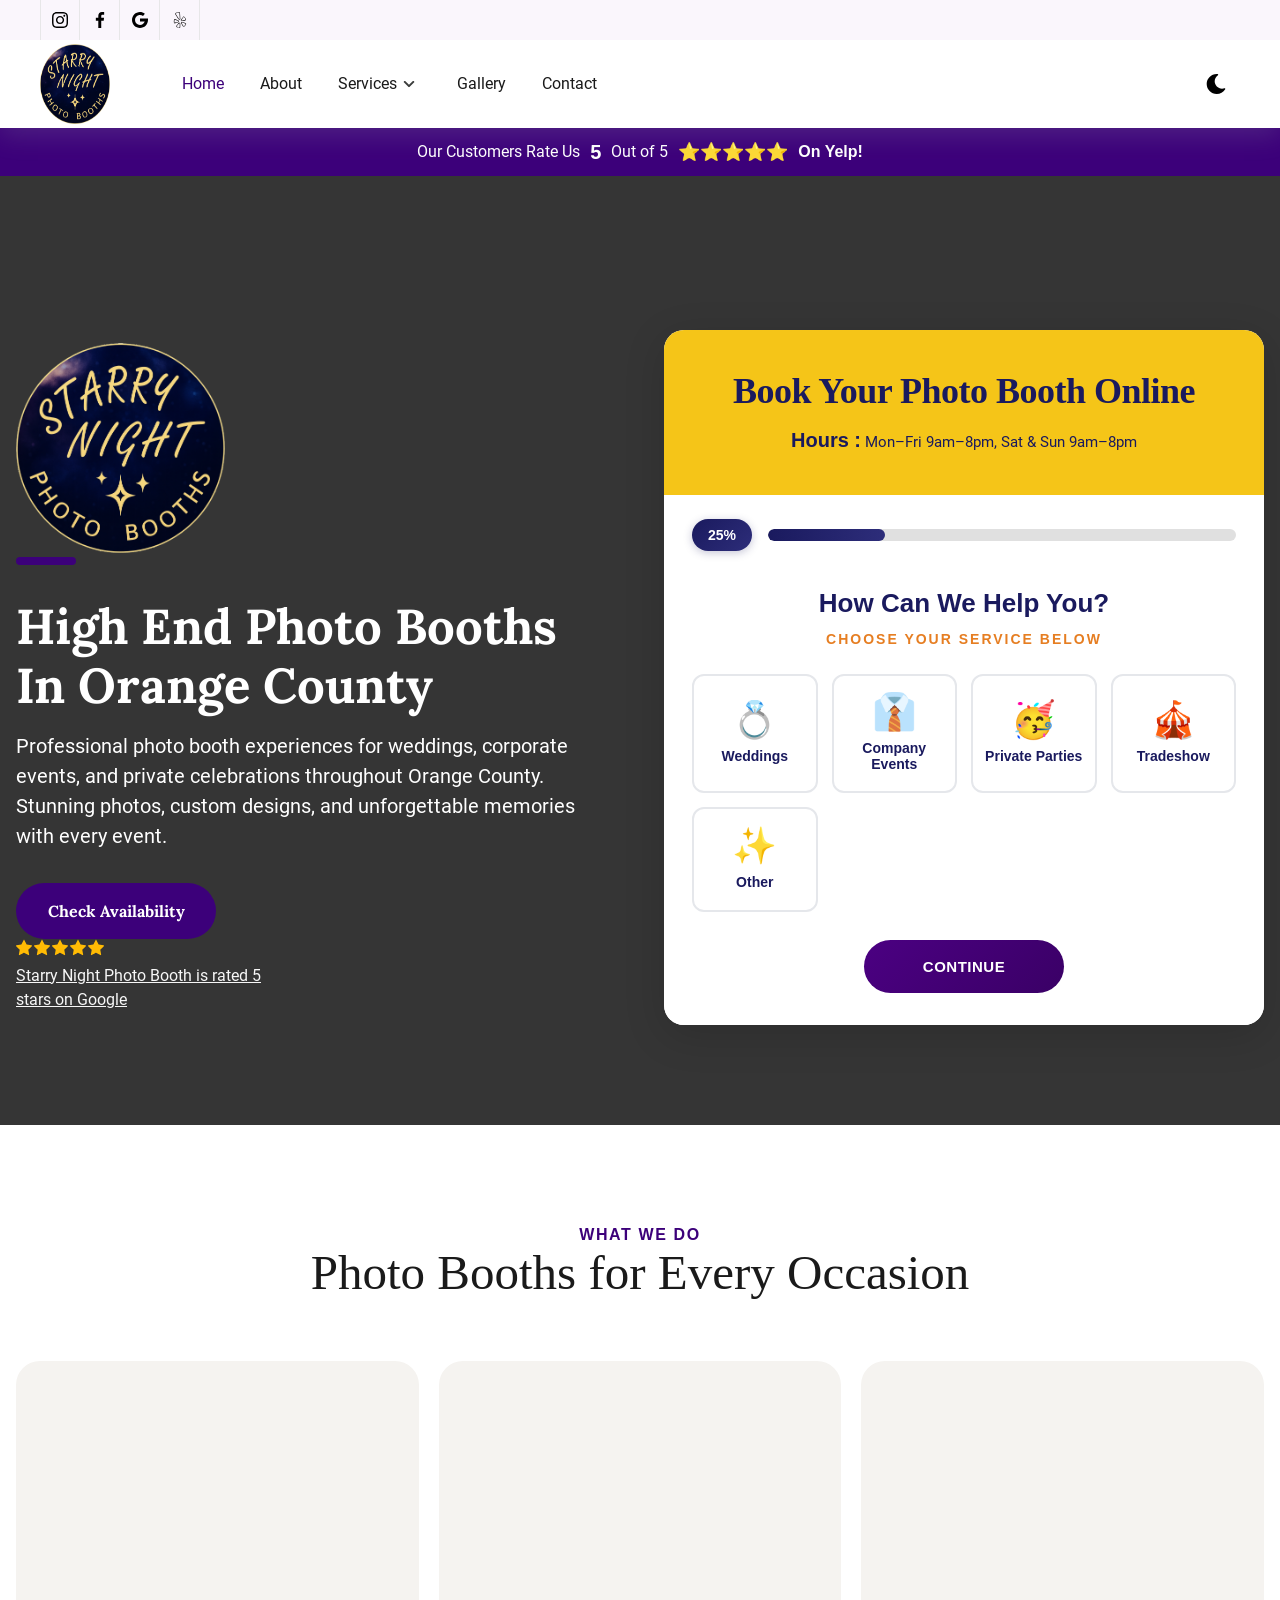
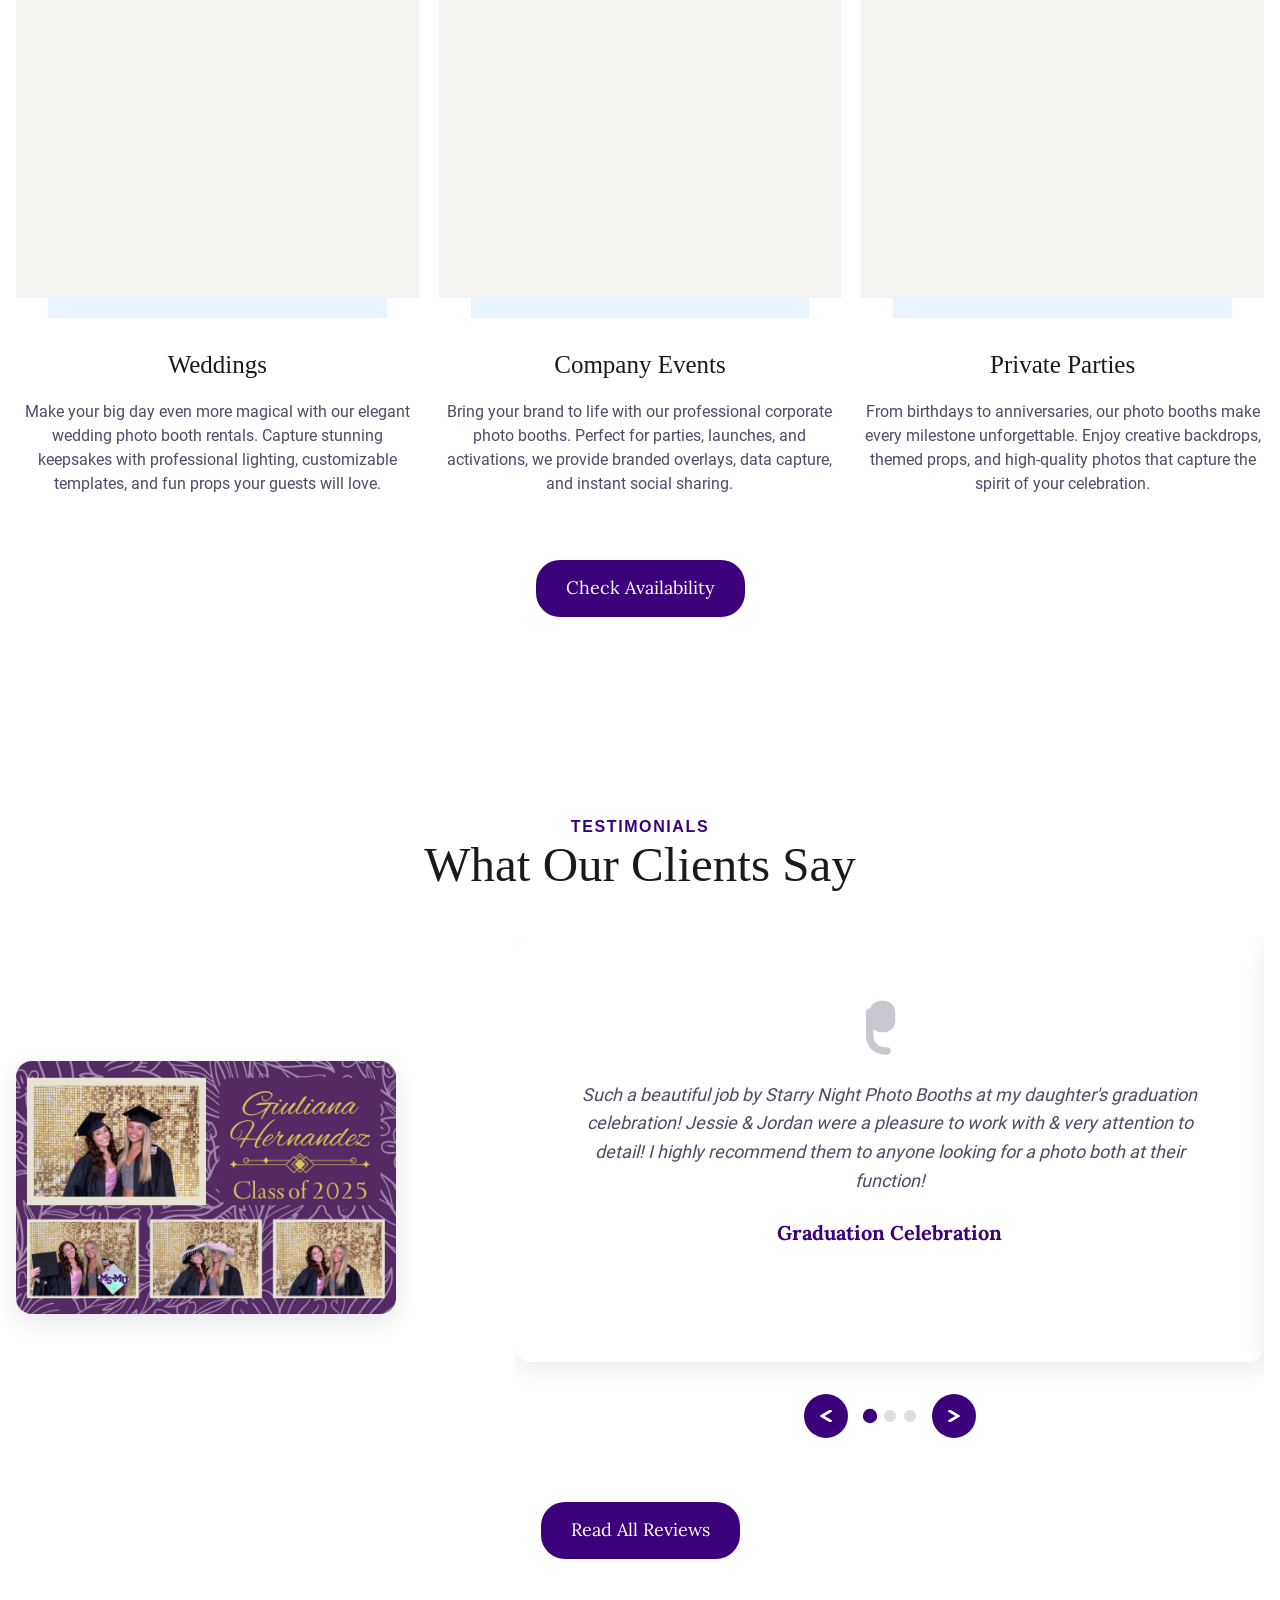
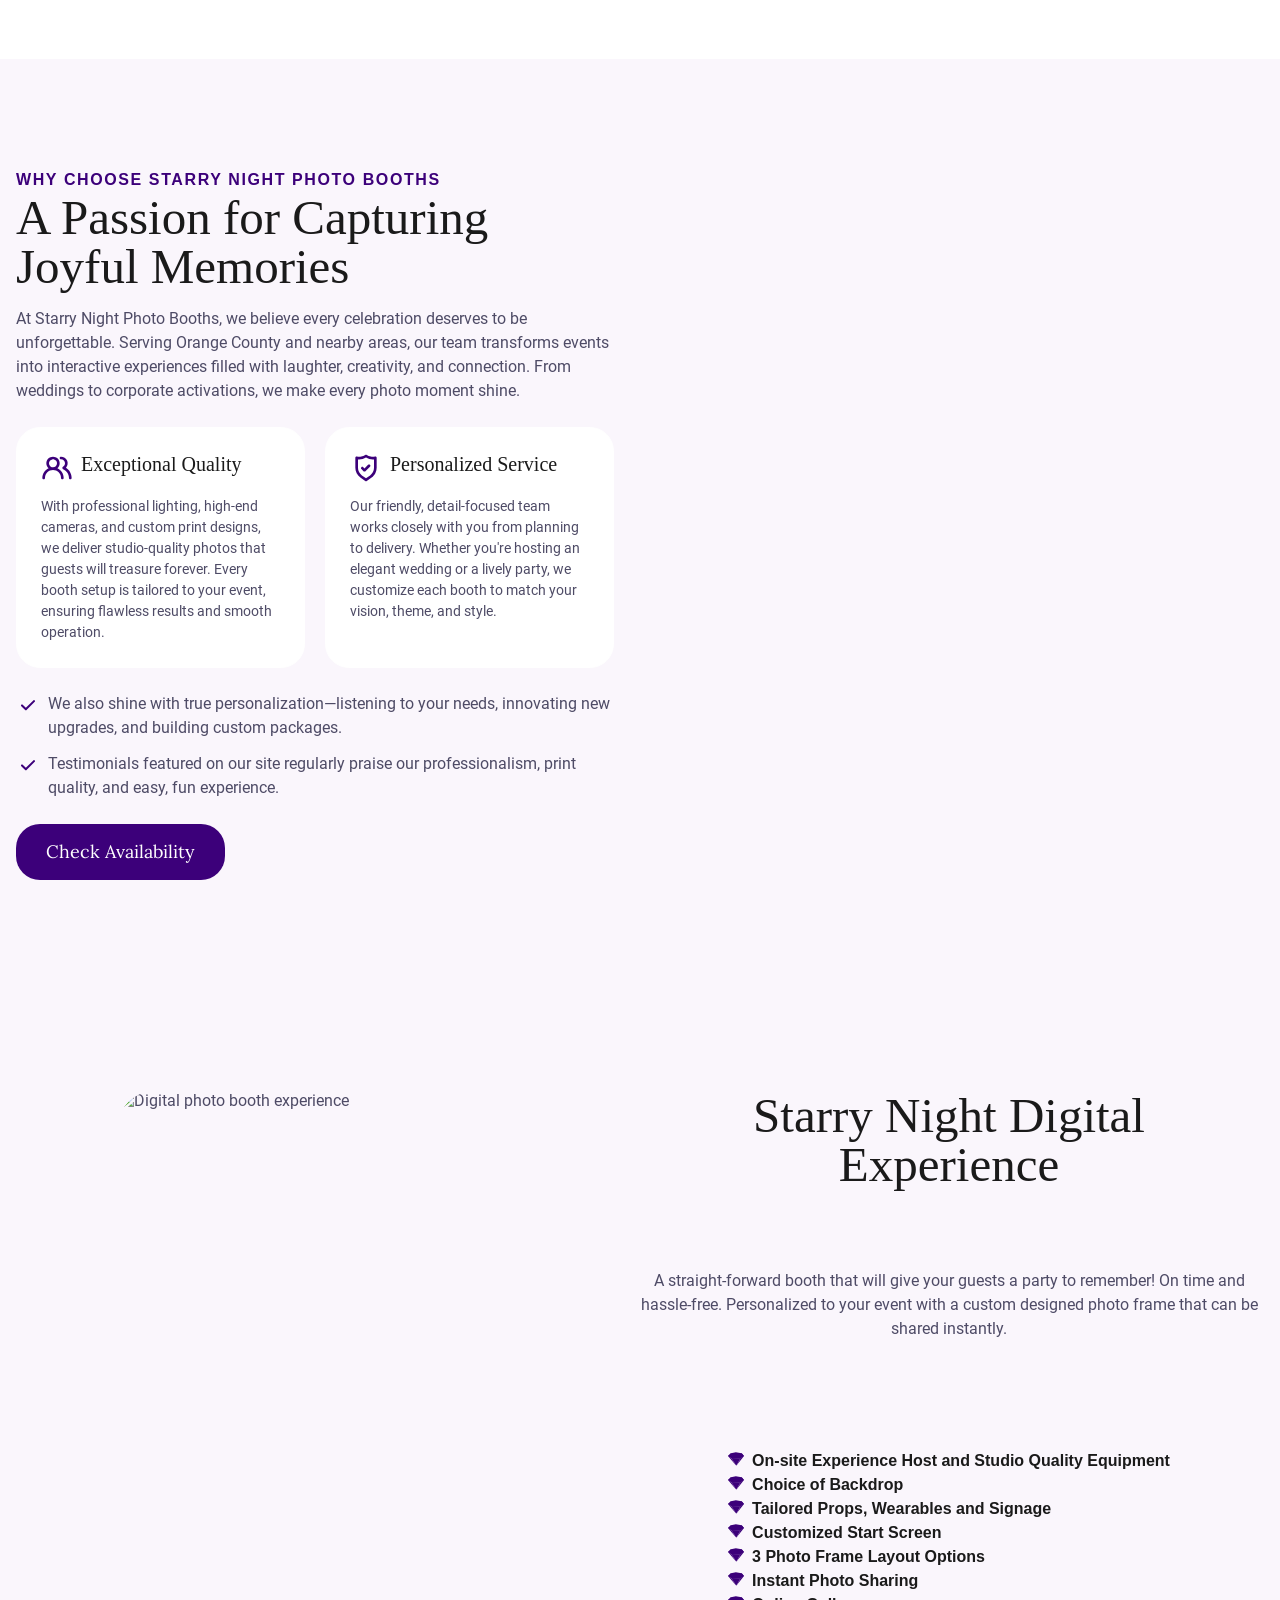
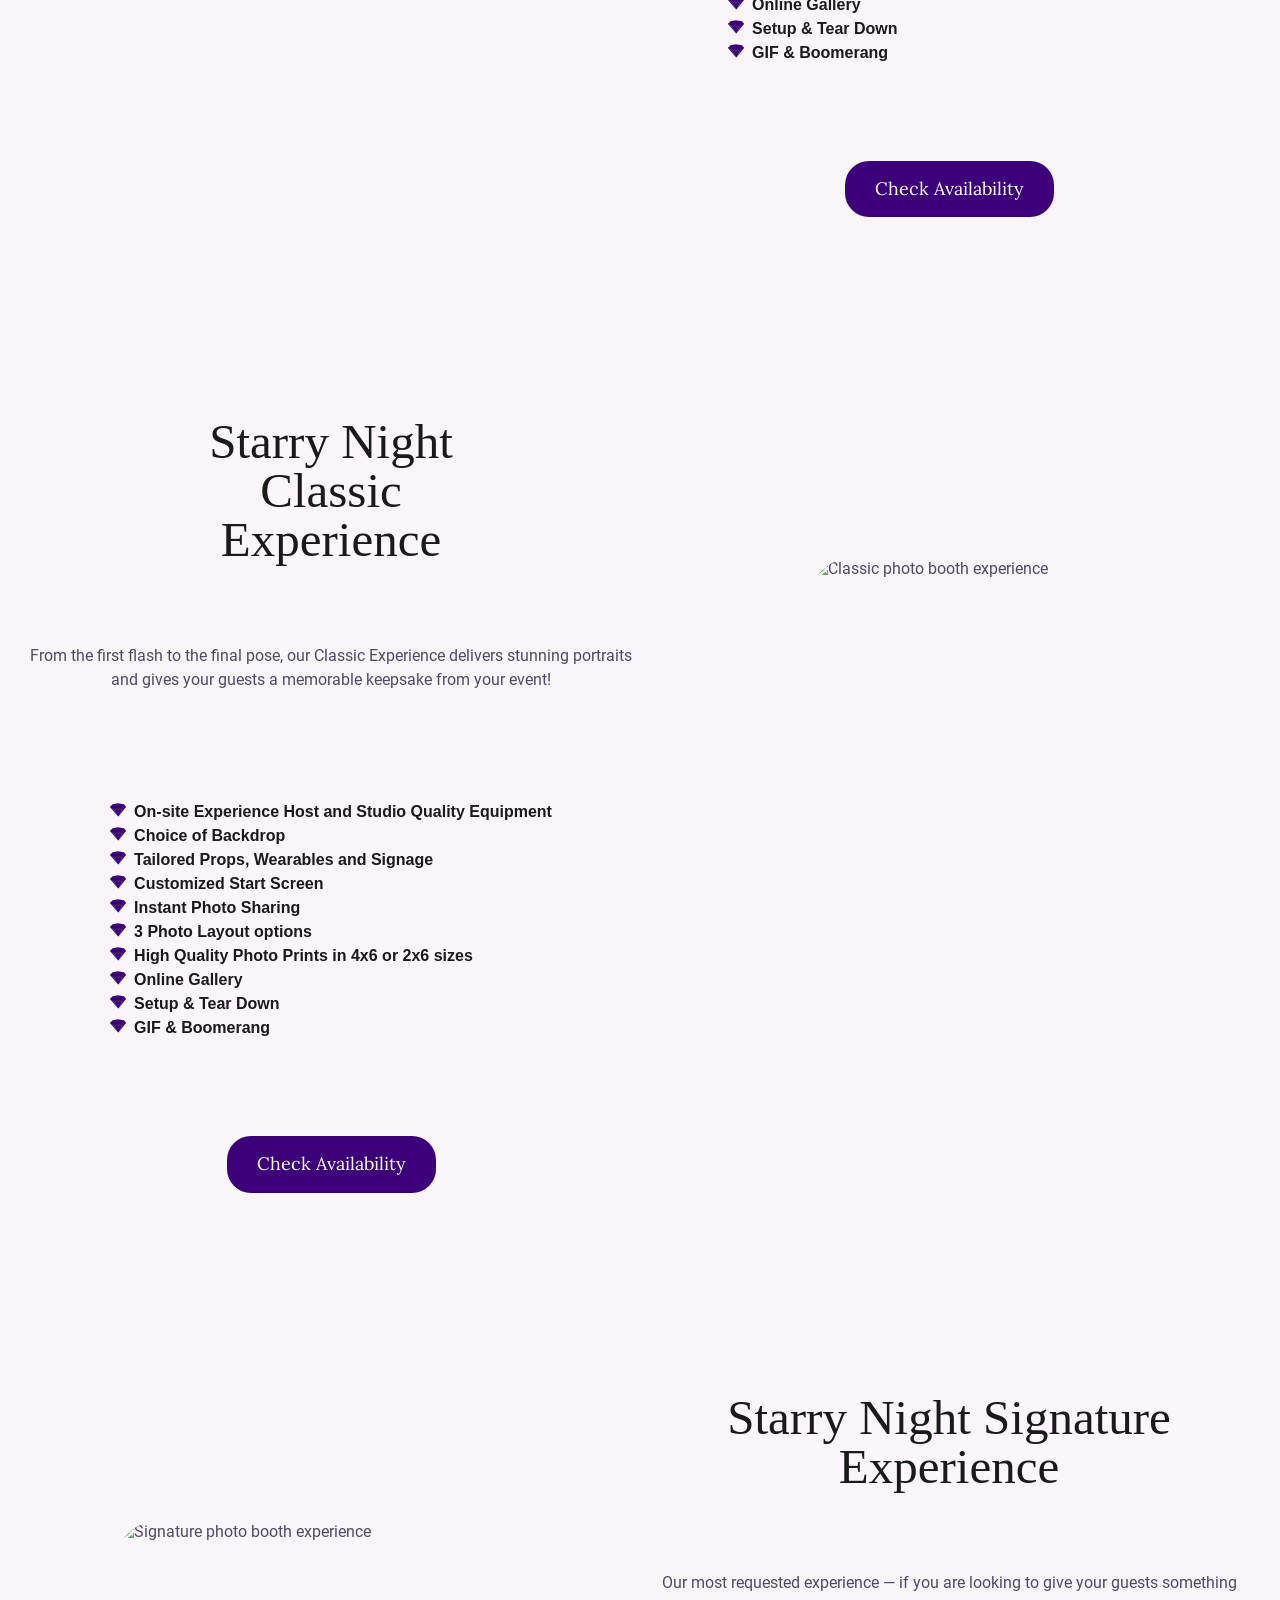
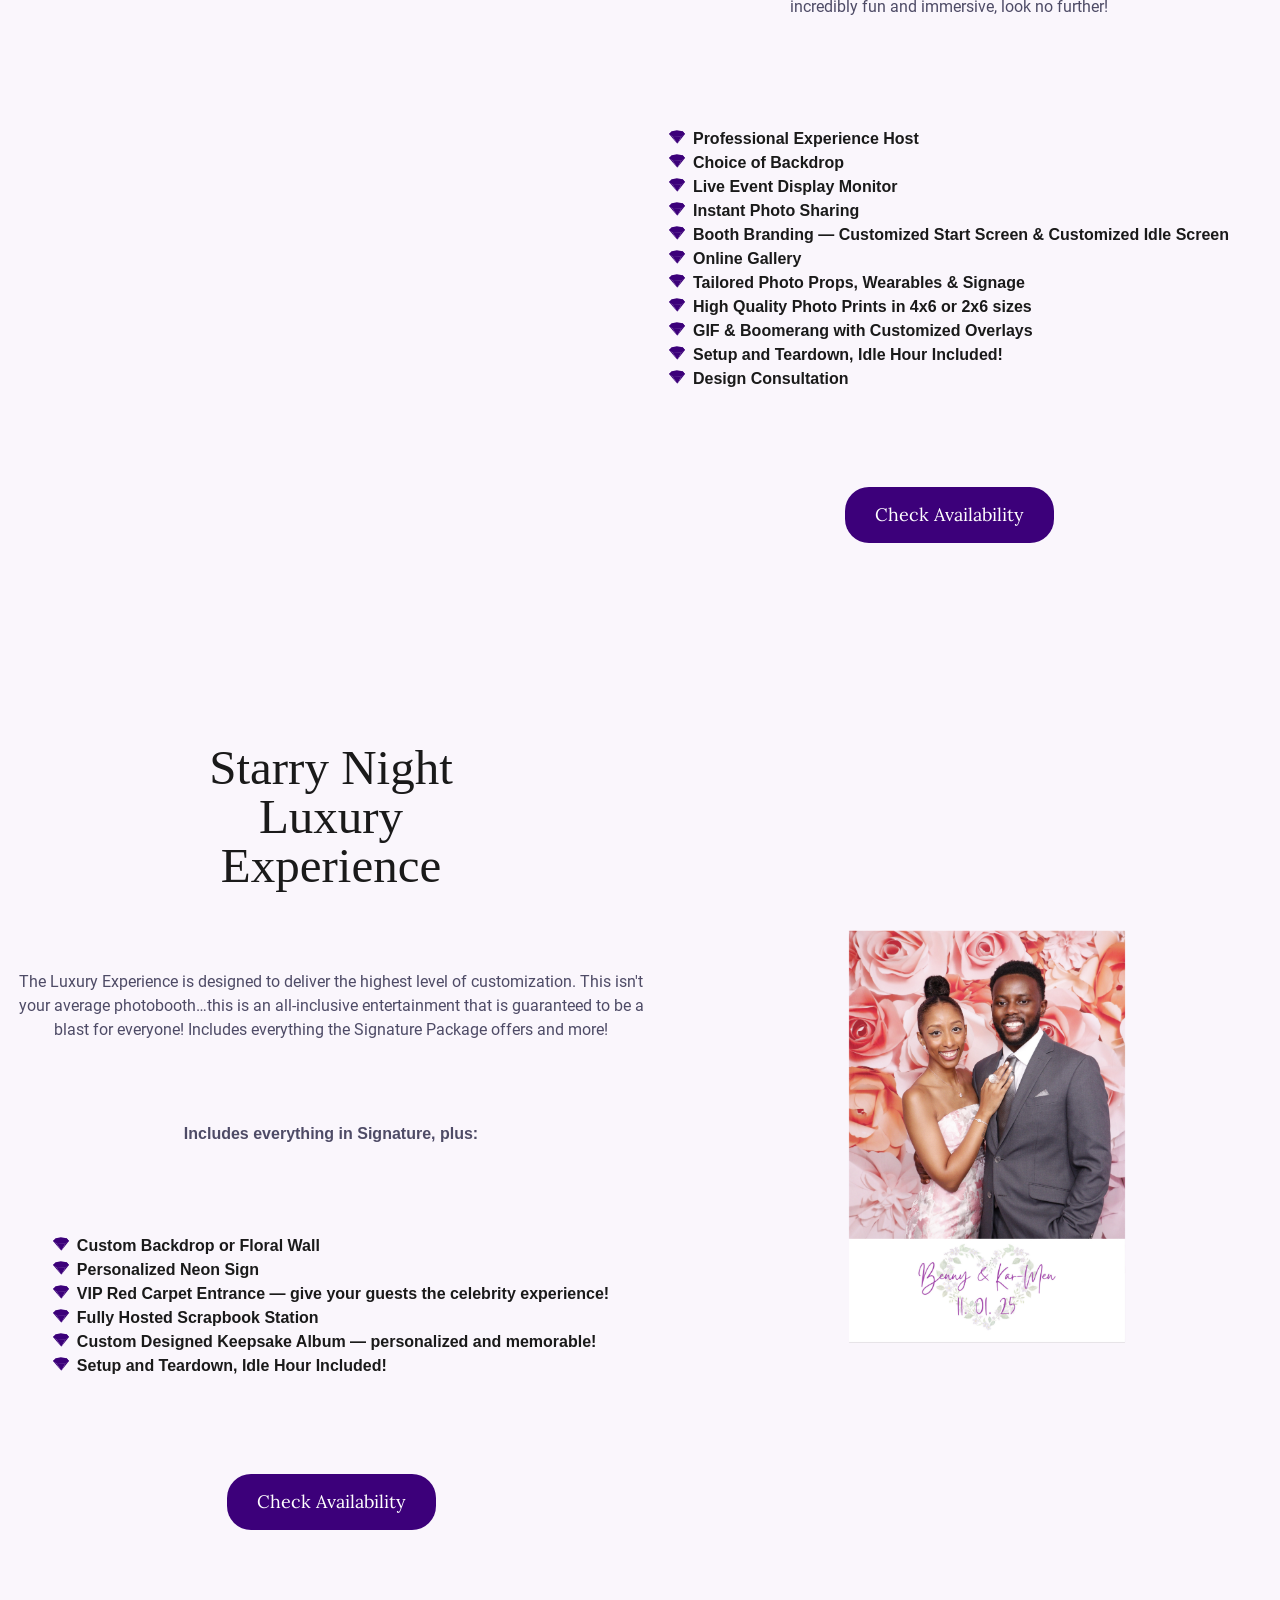
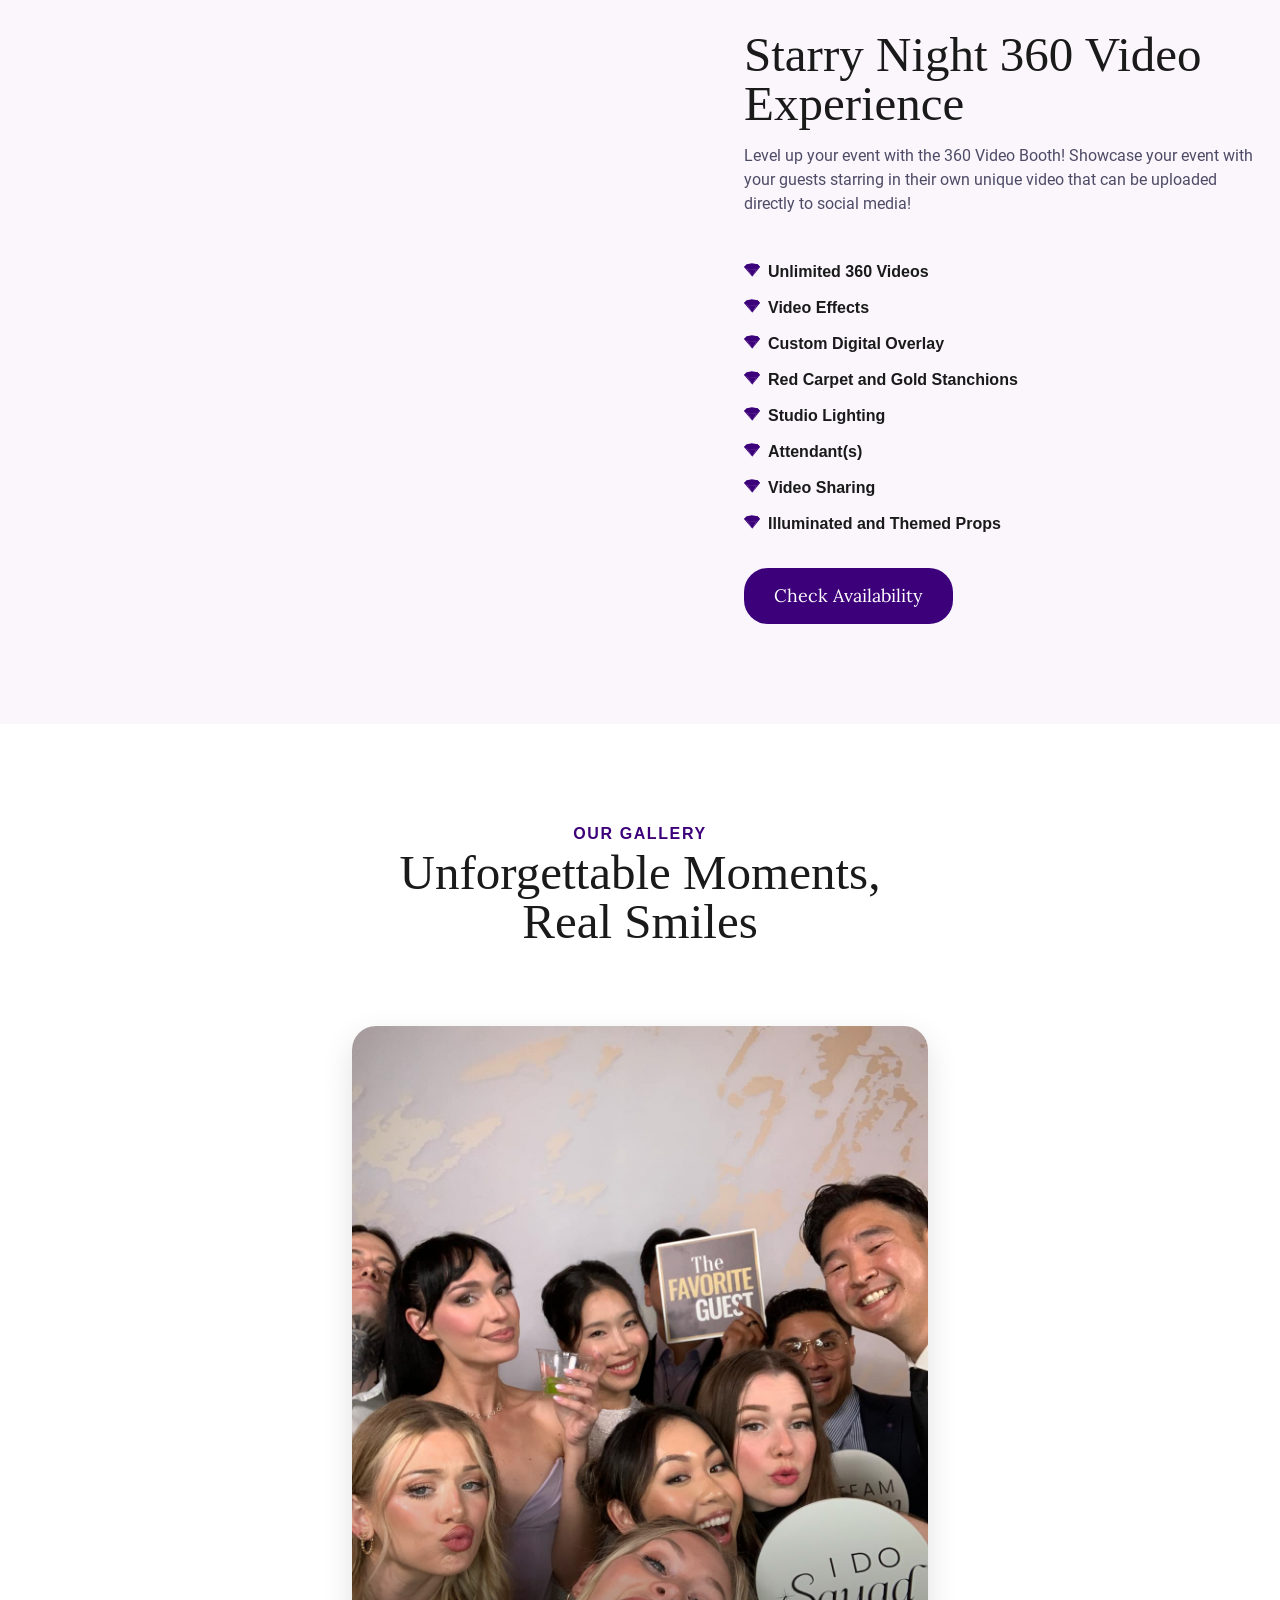
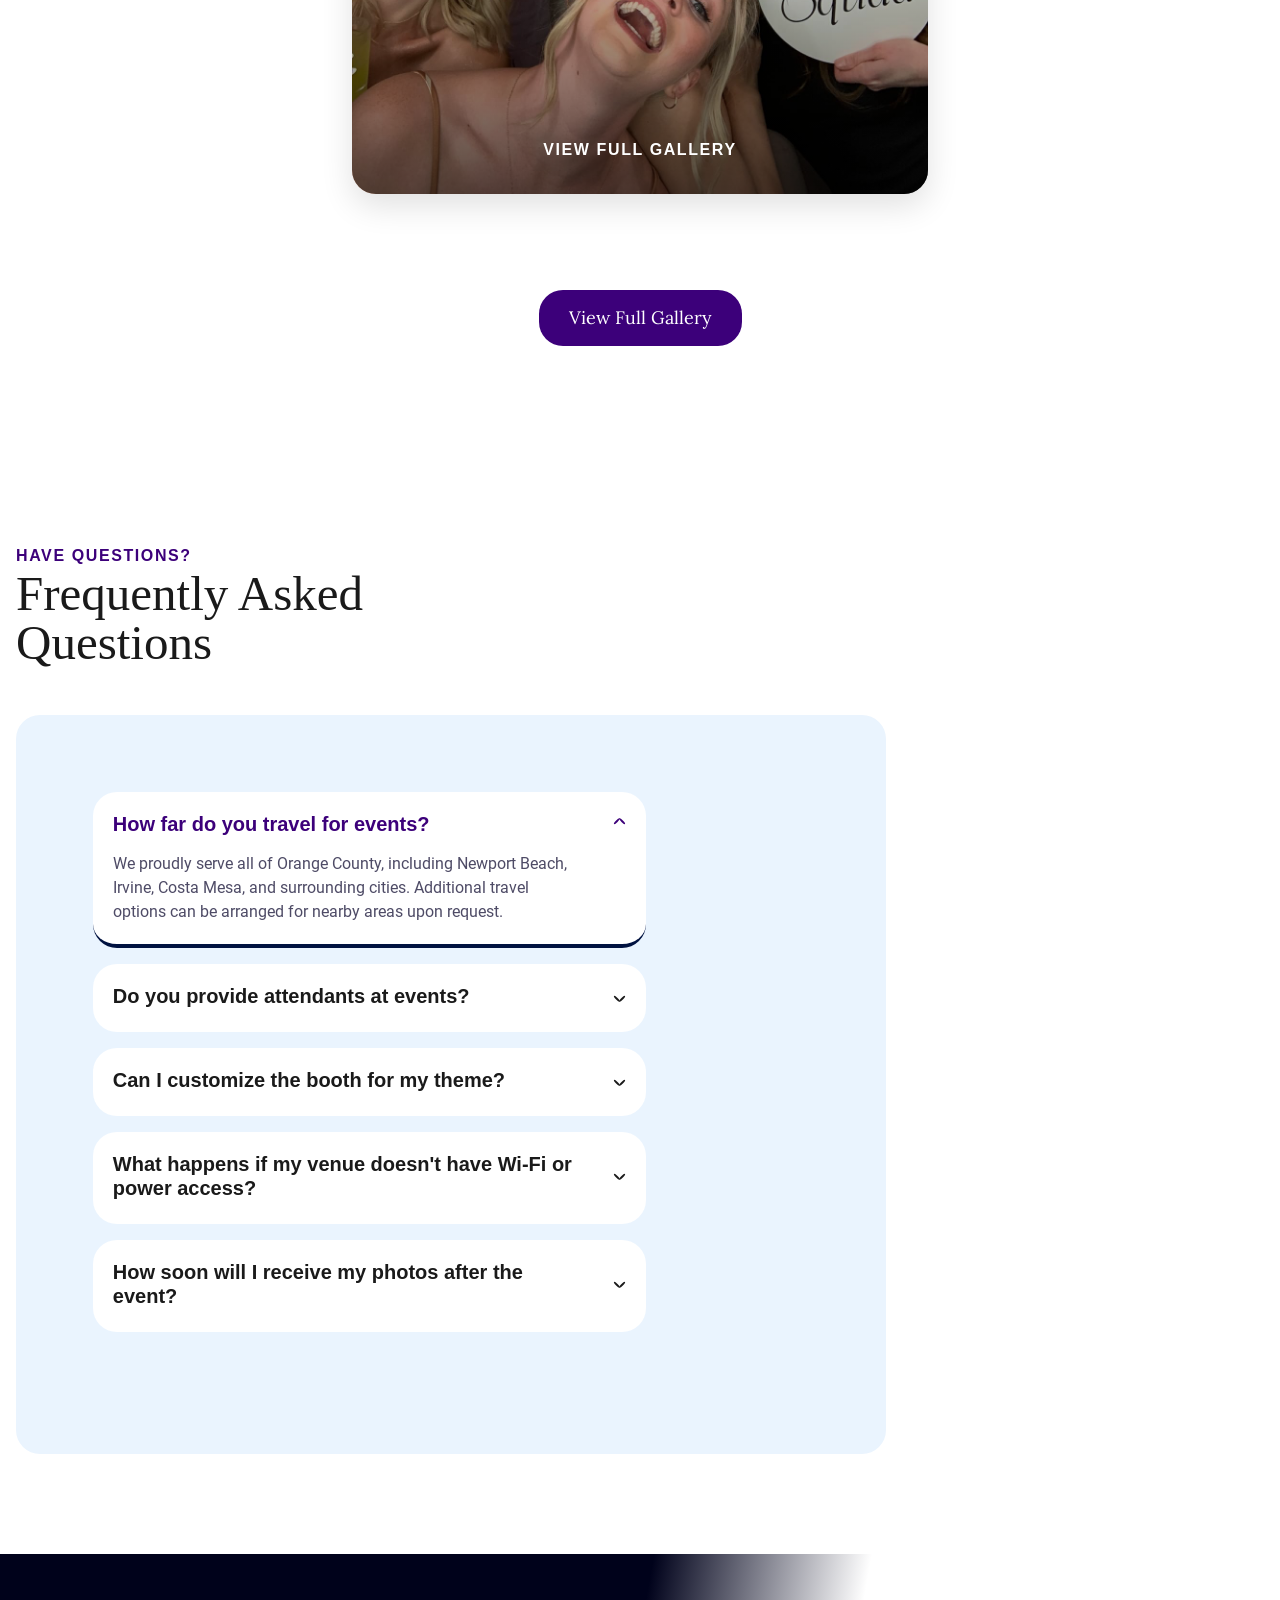
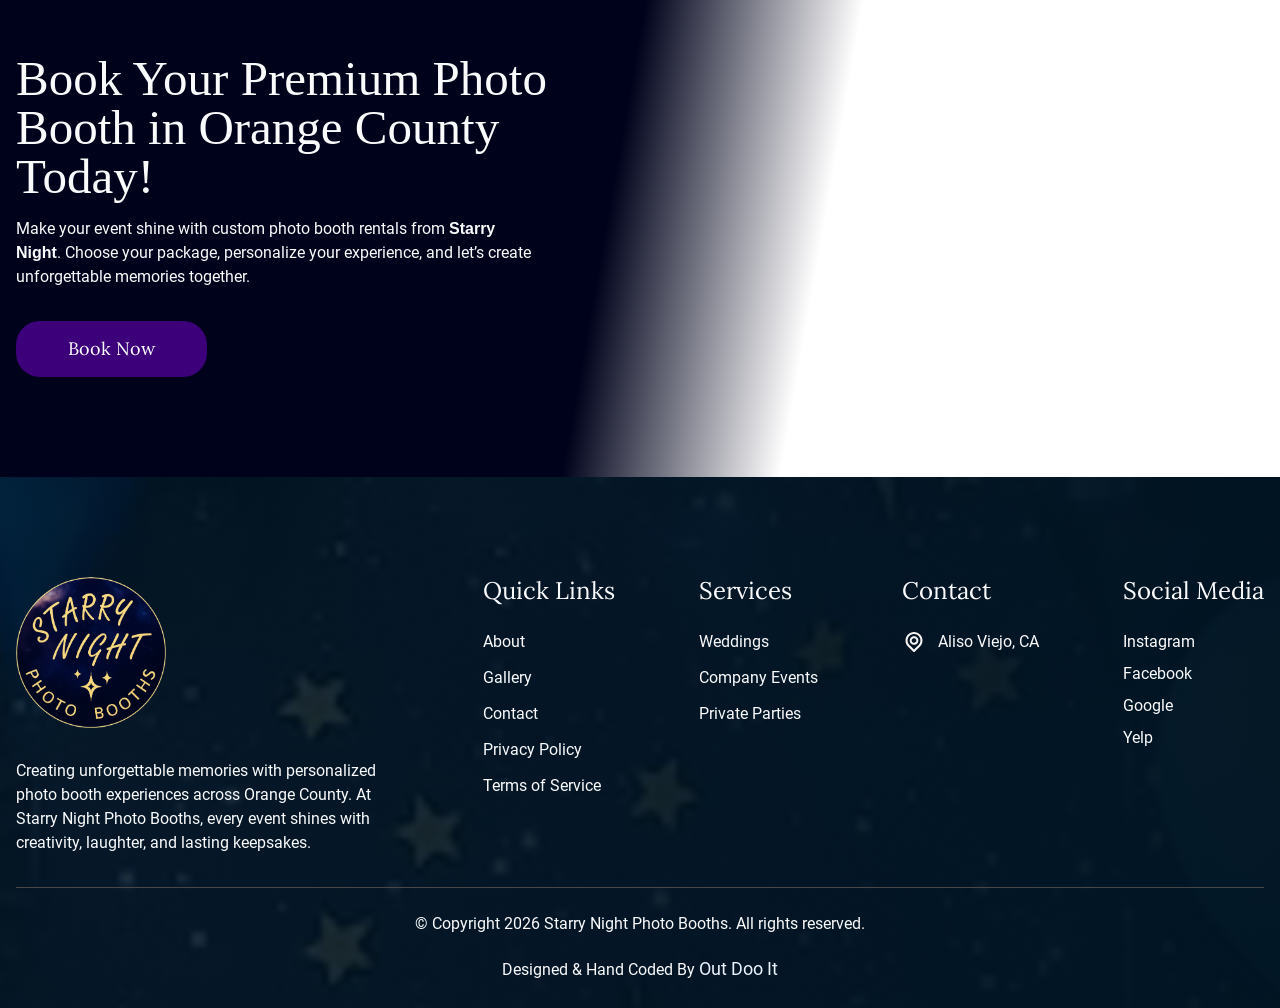
==== commit fbcc0095: "Lazy-load reCAPTCHA for booking forms. Defer loading Google reCAPTCHA until users interact with book" ====
--- a/index.html
+++ b/index.html
@@ -1,5 +1,5 @@
 
-<!doctype html><html lang="en"><head><meta charset="UTF-8"><meta content="IE=edge" http-equiv="X-UA-Compatible"><meta content="width=device-width,initial-scale=1" name="viewport"><meta content="Starry Night Photo Booths offers photo booth rentals in Orange County for weddings, parties & events. Stunning photos, easy booking & fun! Call now!" name="description"><link href="https://www.starrynightphotobooth.com/" rel="canonical"><meta content="Eleventy v3.1.2" name="generator"><meta content="Orange County Photo Booth Rentals | Premium Wedding & Event Booths" property="og:title"><meta content="Starry Night Photo Booths offers photo booth rentals in Orange County for weddings, parties & events. Stunning photos, easy booking & fun! Call now!" property="og:description"><meta content="website" property="og:type"><meta content="https://www.starrynightphotobooth.com/" property="og:url"><meta content="/assets/images/hero.jpg" property="og:image"><meta content="/assets/images/hero.jpg" property="og:image:secure_url"><link href="/assets/favicons/favicon-96x96.png" rel="icon" type="image/png" sizes="96x96"><link href="/assets/favicons/favicon.svg" rel="icon" type="image/svg+xml"><link href="/assets/favicons/favicon.ico" rel="shortcut icon"><link href="/assets/favicons/apple-touch-icon.png" rel="apple-touch-icon" sizes="180x180"><meta content="Starry Night" name="apple-mobile-web-app-title"><link href="/assets/favicons/site.webmanifest" rel="manifest"><link href="/assets/images/logo.png" rel="preload" as="image"><link href="/assets/fonts/roboto-v29-latin-regular.woff2" rel="preload" as="font" crossorigin type="font/woff2"><link href="/assets/fonts/lora-v37-latin-regular.woff2" rel="preload" as="font" crossorigin type="font/woff2"><link href="/assets/fonts/lora-v37-latin-700.woff2" rel="preload" as="font" crossorigin type="font/woff2"><link href="/assets/css/root.css" rel="stylesheet"><script defer src="/assets/js/dark.js"></script><script defer src="/assets/js/nav.js"></script><link href="/assets/images/hero-cce501fa.avif" rel="preload" as="image"><link href="/assets/css/critical.css" rel="stylesheet"><link href="/assets/css/local.css" rel="preload" as="style" onload='this.onload=null,this.rel="stylesheet"'><noscript><link href="/assets/css/local.css" rel="stylesheet"></noscript><style>#services-2198 .cs-picture{height:auto!important;aspect-ratio:4/5;background-color:#f5f3f0}#services-2198 .cs-picture img{object-fit:cover;object-position:center 30%}@media (min-width:48rem){#services-2198 .cs-picture{aspect-ratio:3/4}}@media (max-width:47.999rem){#reviews-carousel .cs-picture{display:block!important;width:100%;max-width:22rem;margin:1.5rem auto 0;border-radius:1rem;overflow:hidden;box-shadow:0 8px 24px rgba(0,0,0,.1);aspect-ratio:4/3}#reviews-carousel #testimonialImg,#reviews-carousel .cs-picture img{width:100%;height:100%;object-fit:cover;display:block}}@media (max-width:47.999rem){#sbs-1362 .cs-image-group{height:auto;aspect-ratio:4/5;max-height:none}#sbs-1362 .cs-background,#sbs-1362 .cs-background img{object-position:center!important}#sbs-1362 .cs-content{align-items:center!important;text-align:center}#sbs-1362 .cs-content .cs-button-solid{align-self:center}}#sbs-1901-classic,#sbs-1901-luxury,#sbs-1901-signature{padding:var(--sectionPadding);overflow-x:clip;position:relative;background-color:var(--primaryShade)}#sbs-1901 .cs-content{text-align:center!important;align-items:center!important}#sbs-1901 .cs-ul,#sbs-1901-classic .cs-ul,#sbs-1901-luxury .cs-ul,#sbs-1901-signature .cs-ul{display:inline-block!important;width:auto!important;max-width:100%;text-align:left;margin-left:auto!important;margin-right:auto!important}#sbs-1901 .cs-li,#sbs-1901-classic .cs-li,#sbs-1901-luxury .cs-li,#sbs-1901-signature .cs-li{text-align:left}#gallery-2234 .cs-content{text-align:center!important;align-items:center!important}#gallery-2234 .cs-flex{display:flex;flex-direction:column;align-items:center;text-align:center}#gallery-2234 .cs-gallery-hero-link{display:block;width:100%;max-width:32rem;margin:0 auto 2rem;border-radius:1.5rem;overflow:hidden;aspect-ratio:3/4;position:relative;text-decoration:none;box-shadow:0 12px 32px rgba(0,0,0,.12);transition:transform .3s ease,box-shadow .3s ease}#gallery-2234 .cs-gallery-hero-link:hover{transform:translateY(-4px);box-shadow:0 20px 40px rgba(0,0,0,.18)}#gallery-2234 .cs-gallery-hero-link img{width:100%;height:100%;object-fit:cover;display:block;transition:transform .5s ease}#gallery-2234 .cs-gallery-hero-link:hover img{transform:scale(1.04)}#gallery-2234 .cs-gallery-hero-overlay{position:absolute;inset:0;background:linear-gradient(180deg,rgba(0,0,0,0) 55%,rgba(0,0,0,.65) 100%);display:flex;align-items:flex-end;justify-content:center;padding:2rem 1.5rem;color:#fff;font-weight:700;font-size:1rem;letter-spacing:.1em;text-transform:uppercase}@media (min-width:48rem){#gallery-2234 .cs-gallery-hero-link{max-width:36rem}}#sbs-1901-classic .cs-container,#sbs-1901-luxury .cs-container,#sbs-1901-signature .cs-container{width:100%;max-width:36.5rem;margin:auto;display:flex;flex-direction:column;align-items:center;gap:clamp(3rem,6vw,4rem)}#sbs-1901-classic .cs-content,#sbs-1901-luxury .cs-content,#sbs-1901-signature .cs-content{text-align:center;width:100%;display:flex;flex-direction:column;align-items:center;gap:clamp(3rem,6vw,4rem)}#sbs-1901-classic .cs-title,#sbs-1901-luxury .cs-title,#sbs-1901-signature .cs-title{font-family:var(--headerFont);max-width:15ch}#sbs-1901-classic .cs-text,#sbs-1901-luxury .cs-text,#sbs-1901-signature .cs-text{margin-bottom:1rem}#sbs-1901-classic .cs-text:last-of-type,#sbs-1901-luxury .cs-text:last-of-type,#sbs-1901-signature .cs-text:last-of-type{margin-bottom:2rem}#sbs-1901-classic .cs-ul,#sbs-1901-luxury .cs-ul,#sbs-1901-signature .cs-ul{margin:.75rem 0 2rem;padding:0;display:flex;flex-direction:column;gap:.75rem}#sbs-1901-classic .cs-li,#sbs-1901-luxury .cs-li,#sbs-1901-signature .cs-li{font-size:var(--bodyFontSize);line-height:1.5em;list-style:none;padding-left:clamp(1.25rem,3vw,1.5rem);color:var(--bodyTextColor);position:relative}#sbs-1901-classic .cs-li strong,#sbs-1901-luxury .cs-li strong,#sbs-1901-signature .cs-li strong{color:#1a1a1a}#sbs-1901-classic .cs-li::before,#sbs-1901-luxury .cs-li::before,#sbs-1901-signature .cs-li::before{content:url("/assets/svgs/diamond.svg");width:.5rem;height:.5rem;display:block;position:absolute;top:0;left:0}#sbs-1901-classic .cs-picture,#sbs-1901-luxury .cs-picture,#sbs-1901-signature .cs-picture{width:100%;max-width:18.75rem;height:auto;margin:0 auto;display:block;position:relative;z-index:1;border-radius:2.25rem;overflow:hidden;order:-1}#sbs-1901-classic .cs-picture img,#sbs-1901-luxury .cs-picture img,#sbs-1901-signature .cs-picture img{width:100%;height:auto;object-fit:contain;display:block;border-radius:2.25rem}@media only screen and (min-width:48rem){#sbs-1901-classic .cs-container,#sbs-1901-luxury .cs-container,#sbs-1901-signature .cs-container{max-width:80rem;flex-direction:row;justify-content:space-between;align-items:stretch}#sbs-1901-classic .cs-content,#sbs-1901-luxury .cs-content,#sbs-1901-signature .cs-content{justify-content:center;max-width:39.375rem;text-align:center!important;align-items:center!important}#sbs-1901-classic .cs-picture,#sbs-1901-luxury .cs-picture,#sbs-1901-signature .cs-picture{max-width:21.875rem;align-self:center}#sbs-1901-classic .cs-picture,#sbs-1901-luxury .cs-picture{order:2}}</style><script type="application/ld+json">{
+<!doctype html><html lang="en"><head><meta charset="UTF-8"><meta content="IE=edge" http-equiv="X-UA-Compatible"><meta content="width=device-width,initial-scale=1" name="viewport"><link rel="preconnect" href="https://storage.googleapis.com" crossorigin><link rel="preconnect" href="https://www.google.com" crossorigin><link rel="preconnect" href="https://www.gstatic.com" crossorigin><meta content="Starry Night Photo Booths offers photo booth rentals in Orange County for weddings, parties & events. Stunning photos, easy booking & fun! Call now!" name="description"><link href="https://www.starrynightphotobooth.com/" rel="canonical"><meta content="Eleventy v3.1.2" name="generator"><meta content="Orange County Photo Booth Rentals | Premium Wedding & Event Booths" property="og:title"><meta content="Starry Night Photo Booths offers photo booth rentals in Orange County for weddings, parties & events. Stunning photos, easy booking & fun! Call now!" property="og:description"><meta content="website" property="og:type"><meta content="https://www.starrynightphotobooth.com/" property="og:url"><meta content="/assets/images/hero.jpg" property="og:image"><meta content="/assets/images/hero.jpg" property="og:image:secure_url"><link href="/assets/favicons/favicon-96x96.png" rel="icon" type="image/png" sizes="96x96"><link href="/assets/favicons/favicon.svg" rel="icon" type="image/svg+xml"><link href="/assets/favicons/favicon.ico" rel="shortcut icon"><link href="/assets/favicons/apple-touch-icon.png" rel="apple-touch-icon" sizes="180x180"><meta content="Starry Night" name="apple-mobile-web-app-title"><link href="/assets/favicons/site.webmanifest" rel="manifest"><link href="/assets/images/logo.png" rel="preload" as="image"><link href="/assets/fonts/roboto-v29-latin-regular.woff2" rel="preload" as="font" crossorigin type="font/woff2"><link href="/assets/fonts/lora-v37-latin-regular.woff2" rel="preload" as="font" crossorigin type="font/woff2"><link href="/assets/fonts/lora-v37-latin-700.woff2" rel="preload" as="font" crossorigin type="font/woff2"><link href="/assets/css/root.css" rel="stylesheet"><script defer src="/assets/js/dark.js"></script><script defer src="/assets/js/nav.js"></script><link href="/assets/images/hero-cce501fa.avif" rel="preload" as="image"><link href="/assets/css/critical.css" rel="stylesheet"><link href="/assets/css/local.css" rel="preload" as="style" onload='this.onload=null,this.rel="stylesheet"'><noscript><link href="/assets/css/local.css" rel="stylesheet"></noscript><style>#services-2198 .cs-picture{height:auto!important;aspect-ratio:4/5;background-color:#f5f3f0}#services-2198 .cs-picture img{object-fit:cover;object-position:center 30%}@media (min-width:48rem){#services-2198 .cs-picture{aspect-ratio:3/4}}@media (max-width:47.999rem){#reviews-carousel .cs-picture{display:block!important;width:100%;max-width:22rem;margin:1.5rem auto 0;border-radius:1rem;overflow:hidden;box-shadow:0 8px 24px rgba(0,0,0,.1);aspect-ratio:4/3}#reviews-carousel #testimonialImg,#reviews-carousel .cs-picture img{width:100%;height:100%;object-fit:cover;display:block}}@media (max-width:47.999rem){#sbs-1362 .cs-image-group{height:auto;aspect-ratio:4/5;max-height:none}#sbs-1362 .cs-background,#sbs-1362 .cs-background img{object-position:center!important}#sbs-1362 .cs-content{align-items:center!important;text-align:center}#sbs-1362 .cs-content .cs-button-solid{align-self:center}}#sbs-1901-classic,#sbs-1901-luxury,#sbs-1901-signature{padding:var(--sectionPadding);overflow-x:clip;position:relative;background-color:var(--primaryShade)}#sbs-1901 .cs-content{text-align:center!important;align-items:center!important}#sbs-1901 .cs-ul,#sbs-1901-classic .cs-ul,#sbs-1901-luxury .cs-ul,#sbs-1901-signature .cs-ul{display:inline-block!important;width:auto!important;max-width:100%;text-align:left;margin-left:auto!important;margin-right:auto!important}#sbs-1901 .cs-li,#sbs-1901-classic .cs-li,#sbs-1901-luxury .cs-li,#sbs-1901-signature .cs-li{text-align:left}#gallery-2234 .cs-content{text-align:center!important;align-items:center!important}#gallery-2234 .cs-flex{display:flex;flex-direction:column;align-items:center;text-align:center}#gallery-2234 .cs-gallery-hero-link{display:block;width:100%;max-width:32rem;margin:0 auto 2rem;border-radius:1.5rem;overflow:hidden;aspect-ratio:3/4;position:relative;text-decoration:none;box-shadow:0 12px 32px rgba(0,0,0,.12);transition:transform .3s ease,box-shadow .3s ease}#gallery-2234 .cs-gallery-hero-link:hover{transform:translateY(-4px);box-shadow:0 20px 40px rgba(0,0,0,.18)}#gallery-2234 .cs-gallery-hero-link img{width:100%;height:100%;object-fit:cover;display:block;transition:transform .5s ease}#gallery-2234 .cs-gallery-hero-link:hover img{transform:scale(1.04)}#gallery-2234 .cs-gallery-hero-overlay{position:absolute;inset:0;background:linear-gradient(180deg,rgba(0,0,0,0) 55%,rgba(0,0,0,.65) 100%);display:flex;align-items:flex-end;justify-content:center;padding:2rem 1.5rem;color:#fff;font-weight:700;font-size:1rem;letter-spacing:.1em;text-transform:uppercase}@media (min-width:48rem){#gallery-2234 .cs-gallery-hero-link{max-width:36rem}}#sbs-1901-classic .cs-container,#sbs-1901-luxury .cs-container,#sbs-1901-signature .cs-container{width:100%;max-width:36.5rem;margin:auto;display:flex;flex-direction:column;align-items:center;gap:clamp(3rem,6vw,4rem)}#sbs-1901-classic .cs-content,#sbs-1901-luxury .cs-content,#sbs-1901-signature .cs-content{text-align:center;width:100%;display:flex;flex-direction:column;align-items:center;gap:clamp(3rem,6vw,4rem)}#sbs-1901-classic .cs-title,#sbs-1901-luxury .cs-title,#sbs-1901-signature .cs-title{font-family:var(--headerFont);max-width:15ch}#sbs-1901-classic .cs-text,#sbs-1901-luxury .cs-text,#sbs-1901-signature .cs-text{margin-bottom:1rem}#sbs-1901-classic .cs-text:last-of-type,#sbs-1901-luxury .cs-text:last-of-type,#sbs-1901-signature .cs-text:last-of-type{margin-bottom:2rem}#sbs-1901-classic .cs-ul,#sbs-1901-luxury .cs-ul,#sbs-1901-signature .cs-ul{margin:.75rem 0 2rem;padding:0;display:flex;flex-direction:column;gap:.75rem}#sbs-1901-classic .cs-li,#sbs-1901-luxury .cs-li,#sbs-1901-signature .cs-li{font-size:var(--bodyFontSize);line-height:1.5em;list-style:none;padding-left:clamp(1.25rem,3vw,1.5rem);color:var(--bodyTextColor);position:relative}#sbs-1901-classic .cs-li strong,#sbs-1901-luxury .cs-li strong,#sbs-1901-signature .cs-li strong{color:#1a1a1a}#sbs-1901-classic .cs-li::before,#sbs-1901-luxury .cs-li::before,#sbs-1901-signature .cs-li::before{content:url("/assets/svgs/diamond.svg");width:.5rem;height:.5rem;display:block;position:absolute;top:0;left:0}#sbs-1901-classic .cs-picture,#sbs-1901-luxury .cs-picture,#sbs-1901-signature .cs-picture{width:100%;max-width:18.75rem;height:auto;margin:0 auto;display:block;position:relative;z-index:1;border-radius:2.25rem;overflow:hidden;order:-1}#sbs-1901-classic .cs-picture img,#sbs-1901-luxury .cs-picture img,#sbs-1901-signature .cs-picture img{width:100%;height:auto;object-fit:contain;display:block;border-radius:2.25rem}@media only screen and (min-width:48rem){#sbs-1901-classic .cs-container,#sbs-1901-luxury .cs-container,#sbs-1901-signature .cs-container{max-width:80rem;flex-direction:row;justify-content:space-between;align-items:stretch}#sbs-1901-classic .cs-content,#sbs-1901-luxury .cs-content,#sbs-1901-signature .cs-content{justify-content:center;max-width:39.375rem;text-align:center!important;align-items:center!important}#sbs-1901-classic .cs-picture,#sbs-1901-luxury .cs-picture,#sbs-1901-signature .cs-picture{max-width:21.875rem;align-self:center}#sbs-1901-classic .cs-picture,#sbs-1901-luxury .cs-picture{order:2}}</style><script type="application/ld+json">{
     "@context": "https://schema.org",
     "@type": "LocalBusiness",
     "name": "Starry Night Photo Booths",
@@ -200,14 +200,14 @@
             }
         ]
     }
-}</script><title>Orange County Photo Booth Rentals | Premium Wedding & Event Booths</title></head><body><a class="skip" href="#main" aria-label="skip to main content">Click To Skip To Main Content</a><div id="sticky-banner"><div class="cs-banner-wrapper"><div class="cs-banner-container"><div class="cs-mobile-booking-row"><span class="cs-booking-years">Now Booking for 2026 and 2027</span></div><div class="cs-message-section"><span class="cs-message-text">Book Your Photo Booth Online Today!</span> <span class="cs-booking-years">Now Booking for 2026 and 2027</span></div><div class="cs-buttons-row"><a class="cs-schedule-section" href="/contact#contact" aria-label="Schedule Online"><svg class="cs-schedule-icon" viewBox="0 0 24 24" fill="none" aria-hidden="true" height="24" width="24" xmlns="http://www.w3.org/2000/svg"><path d="M19 4H5C3.89 4 3 4.9 3 6V20C3 21.1 3.89 22 5 22H19C20.1 22 21 21.1 21 20V6C21 4.9 20.1 4 19 4ZM19 20H5V9H19V20ZM19 7H5V6H19V7Z" fill="currentColor"/><path d="M7 11H9V13H7V11Z" fill="currentColor"/><path d="M11 11H13V13H11V11Z" fill="currentColor"/><path d="M15 11H17V13H15V11Z" fill="currentColor"/></svg> <span class="cs-schedule-text">Book Online</span></a></div></div></div></div><script>!function(){const n=document.getElementById("sticky-banner");if(!n)return;let e,t=0,i=!1;function o(){i||(i=!0,requestAnimationFrame((function(){const e=window.pageYOffset||document.documentElement.scrollTop,o=window.innerWidth>=1024?130:50;e>o&&e>t?n.classList.add("visible"):(e<o||e<t)&&n.classList.remove("visible"),t=e<=0?0:e,i=!1})))}window.addEventListener("scroll",(function(){e&&cancelAnimationFrame(e),e=requestAnimationFrame(o)}),{passive:!0})}()</script><header id="cs-navigation"><div class="cs-wrapper"><a class="cs-logo cs-desktop" href="/" aria-label="back to home"><div class="cs-logo-wrapper"><img alt="Starry Night Photo Booths logo" src="/assets/images/logo.png" decoding="async" height="29" width="210" aria-hidden="true" loading="lazy"></div></a><div class="cs-middle"><div class="cs-top-bar"><div class="cs-top-social"><a class="cs-social-link" href="https://www.instagram.com/starrynightphotobooths?utm_source=ig_web_button_share_sheet&igsh=ZDNlZDc0MzIxNw==" target="_blank" rel="noopener"><img alt="Instagram" src="/assets/svgs/instagram.svg" decoding="async" height="16" width="16" aria-hidden="true" class="cs-social-icon cs-light" loading="lazy"> <img alt="Instagram" src="/assets/svgs/instagram-white.svg" decoding="async" height="16" width="16" aria-hidden="true" class="cs-social-icon cs-dark" loading="lazy"> </a><a class="cs-social-link" href="https://www.facebook.com/profile.php?id=61573840318283" target="_blank" rel="noopener"><img alt="Facebook" src="/assets/svgs/facebook.svg" decoding="async" height="16" width="16" aria-hidden="true" class="cs-social-icon cs-light" loading="lazy"> <img alt="Facebook" src="/assets/svgs/facebook-white.svg" decoding="async" height="16" width="16" aria-hidden="true" class="cs-social-icon cs-dark" loading="lazy"> </a><a class="cs-social-link" href="" target="_blank" rel="noopener"><img alt="Google" src="/assets/svgs/google.svg" decoding="async" height="16" width="16" aria-hidden="true" class="cs-social-icon cs-light" loading="lazy"> <img alt="Google" src="/assets/svgs/google-white.svg" decoding="async" height="16" width="16" aria-hidden="true" class="cs-social-icon cs-dark" loading="lazy"> </a><a class="cs-social-link" href="https://www.yelp.com/biz/starry-night-photo-booths-aliso-viejo" target="_blank" rel="noopener"><img alt="Yelp" src="/assets/svgs/yelp.svg" decoding="async" height="16" width="16" aria-hidden="true" class="cs-social-icon cs-light" loading="lazy"> <img alt="Yelp" src="/assets/svgs/yelp-white.svg" decoding="async" height="16" width="16" aria-hidden="true" class="cs-social-icon cs-dark" loading="lazy"></a></div></div><div class="cs-bottom-bar"><a class="cs-logo" href="/" aria-label="back to home"><div class="cs-logo-wrapper"><img alt="Starry Night Photo Booths logo" src="/assets/images/logo.png" decoding="async" height="29" width="210" aria-hidden="true" loading="lazy"></div></a><nav class="cs-nav" role="navigation"><button class="cs-toggle" aria-label="mobile menu toggle"><div class="cs-box" aria-hidden="true"><span class="cs-line cs-line1" aria-hidden="true"></span> <span class="cs-line cs-line2" aria-hidden="true"></span> <span class="cs-line cs-line3" aria-hidden="true"></span></div></button><div class="cs-ul-wrapper"><ul class="cs-ul" aria-expanded="false" id="cs-expanded"><li class="cs-li"><a class="cs-li-link cs-active" href="/">Home</a></li><li class="cs-li"><a class="cs-li-link" href="/about/">About</a></li><li class="cs-li cs-dropdown" tabindex="0"><span class="cs-li-link">Services <img alt="dropdown icon" src="/assets/svgs/drop-down.svg" decoding="async" height="24" width="24" aria-hidden="true" class="cs-drop-icon" loading="lazy"></span><ul class="cs-drop-ul"><li class="cs-drop-li"><a class="cs-li-link cs-drop-link" href="/weddings/">Weddings</a></li><li class="cs-drop-li"><a class="cs-li-link cs-drop-link" href="/company-events/">Company Events</a></li><li class="cs-drop-li"><a class="cs-li-link cs-drop-link" href="/private-parties/">Private Parties</a></li></ul></li><li class="cs-li"><a class="cs-li-link" href="/gallery/">Gallery</a></li><li class="cs-li"><a class="cs-li-link" href="/contact/">Contact</a></li></ul></div></nav><a class="cs-button-border" href="/contact/">Book Now </a><button aria-label="dark mode toggle" id="dark-mode-toggle"><svg class="cs-moon" viewBox="0 0 480 480" xmlns="http://www.w3.org/2000/svg" style="enable-background:new 0 0 480 480" xml:space="preserve"><path d="M459.782 347.328c-4.288-5.28-11.488-7.232-17.824-4.96-17.76 6.368-37.024 9.632-57.312 9.632-97.056 0-176-78.976-176-176 0-58.4 28.832-112.768 77.12-145.472 5.472-3.712 8.096-10.4 6.624-16.832S285.638 2.4 279.078 1.44C271.59.352 264.134 0 256.646 0c-132.352 0-240 107.648-240 240s107.648 240 240 240c84 0 160.416-42.688 204.352-114.176 3.552-5.792 3.04-13.184-1.216-18.496z"/></svg> <img alt="moon" src="/assets/svgs/sun.svg" decoding="async" height="15" width="15" aria-hidden="true" class="cs-sun" loading="lazy"></button></div></div></div></header><section id="review-bar"><div class="cs-container"><a class="cs-review-link" href="https://www.yelp.com/biz/starry-night-photo-booths-aliso-viejo" target="_blank" rel="noopener noreferrer"><span class="cs-review-text">Our Customers Rate Us</span> <span class="cs-rating">5</span> <span class="cs-review-text">Out of 5</span> <span class="cs-stars">⭐⭐⭐⭐⭐</span> <span class="cs-review-count">On Yelp!</span></a></div></section><main id="main"><section id="hero-1467"><div class="cs-container"><div class="cs-content"><div class="cs-logo-wrapper"><img alt="Starry Night Photo Booth logo" src="/assets/images/logo.png" decoding="async" height="48" width="48" class="cs-img-logo" fetchpriority="high"></div><h1 class="cs-title">High End Photo Booths In Orange County</h1><p class="cs-text">Professional photo booth experiences for weddings, corporate events, and private celebrations throughout Orange County. Stunning photos, custom designs, and unforgettable memories with every event.</p><a class="cs-button-solid" href="/contact">Check Availability</a><div class="cs-stars"><img alt="icon" src="/assets/svgs/star-single.svg" decoding="async" height="16" width="16" class="cs-icon" fetchpriority="high"> <img alt="icon" src="/assets/svgs/star-single.svg" decoding="async" height="16" width="16" class="cs-icon" fetchpriority="high"> <img alt="icon" src="/assets/svgs/star-single.svg" decoding="async" height="16" width="16" class="cs-icon" fetchpriority="high"> <img alt="icon" src="/assets/svgs/star-single.svg" decoding="async" height="16" width="16" class="cs-icon" fetchpriority="high"> <img alt="icon" src="/assets/svgs/star-single.svg" decoding="async" height="16" width="16" class="cs-icon" fetchpriority="high"></div><a class="cs-desc" href="https://maps.app.goo.gl/bfQtWD6EKSEfwbZj9" target="_blank" rel="noopener noreferrer">Starry Night Photo Booth is rated 5 stars on Google</a></div><div class="cs-booking-wrapper cs-right"><div class="cs-form-header"><h2 class="cs-form-title">Book Your Photo Booth Online</h2><p class="cs-form-subtitle"><span style="font-weight:700;font-size:20px">Hours :</span> Mon–Fri 9am–8pm, Sat & Sun 9am–8pm</p></div><div class="cs-selected-service" id="selectedService"><p class="cs-selected-service-text"></p></div><div class="cs-progress-container"><span class="cs-progress-label" id="progressLabel">25%</span><div class="cs-progress-bar"><div class="cs-progress-fill" id="progressBar"></div></div></div><form class='cs-booking-form' data-netlify-recaptcha='true' id='photoBoothForm' method='POST' name='service'><input type='hidden' name='form-name' value='service' /><div class="cs-step cs-step-active" data-step="1"><h3 class="cs-step-title">How Can We Help You?</h3><p class="cs-step-subtitle">CHOOSE YOUR SERVICE BELOW</p><span aria-hidden="true" style="position:absolute;left:-9999px;width:1px;height:1px;overflow:hidden"><label>Don't fill this out if you're human: <input name="bot-field" type="text" autocomplete="off" tabindex="-1"></label></span><div class="cs-service-grid"><label class="cs-service-card"><input name="eventType" type="radio" required value="Weddings"> <span class="cs-service-icon">💍</span> <span class="cs-service-name">Weddings</span></label> <label class="cs-service-card"><input name="eventType" type="radio" required value="Company Events"> <span class="cs-service-icon">👔</span> <span class="cs-service-name">Company Events</span></label> <label class="cs-service-card"><input name="eventType" type="radio" required value="Private Parties"> <span class="cs-service-icon">🥳</span> <span class="cs-service-name">Private Parties</span></label> <label class="cs-service-card"><input name="eventType" type="radio" required value="Tradeshow"> <span class="cs-service-icon">🎪</span> <span class="cs-service-name">Tradeshow</span></label> <label class="cs-service-card"><input name="eventType" type="radio" required value="Other"> <span class="cs-service-icon">✨</span> <span class="cs-service-name">Other</span></label></div><div class="cs-button-group"><button class="cs-btn cs-btn-continue" type="button" id="nextBtn1">Continue</button></div></div><div class="cs-step" data-step="2"><div class="cs-form-field"><label class="cs-label-text">What date is your event?*</label> <input name="eventDate" type="text" required class="cs-input cs-date-input" placeholder="Select Date" onfocus='this.type="date"'></div><div class="cs-form-field"><label class="cs-label-text">Event Location*</label> <input name="eventLocation" type="text" required class="cs-input" placeholder="123 Party Lane, City, State"></div><div class="cs-row"><div class="cs-form-field"><label class="cs-label-text">First Name*</label> <input name="firstName" type="text" required class="cs-input"></div><div class="cs-form-field"><label class="cs-label-text">Last Name*</label> <input name="lastName" type="text" required class="cs-input"></div></div><div class="cs-row"><div class="cs-form-field"><label class="cs-label-text">Email*</label> <input name="email" type="email" required class="cs-input"></div><div class="cs-form-field"><label class="cs-label-text">Phone*</label> <input name="phone" type="tel" required class="cs-input"></div></div><label class="cs-checkbox-label"><input name="agree" type="checkbox" required> <span>Privacy Policy and Booking Policy apply. Clicking CHECK AVAILABILITY confirms you're okay with getting emails or texts from Starry Night Photo Booth. There is no obligation to purchase.</span></label><div class='cs-span-12'><script src='https://www.google.com/recaptcha/api.js'></script>
+}</script><title>Orange County Photo Booth Rentals | Premium Wedding & Event Booths</title></head><body><a class="skip" href="#main" aria-label="skip to main content">Click To Skip To Main Content</a><div id="sticky-banner"><div class="cs-banner-wrapper"><div class="cs-banner-container"><div class="cs-mobile-booking-row"><span class="cs-booking-years">Now Booking for 2026 and 2027</span></div><div class="cs-message-section"><span class="cs-message-text">Book Your Photo Booth Online Today!</span> <span class="cs-booking-years">Now Booking for 2026 and 2027</span></div><div class="cs-buttons-row"><a class="cs-schedule-section" href="/contact#contact" aria-label="Schedule Online"><svg class="cs-schedule-icon" viewBox="0 0 24 24" fill="none" aria-hidden="true" height="24" width="24" xmlns="http://www.w3.org/2000/svg"><path d="M19 4H5C3.89 4 3 4.9 3 6V20C3 21.1 3.89 22 5 22H19C20.1 22 21 21.1 21 20V6C21 4.9 20.1 4 19 4ZM19 20H5V9H19V20ZM19 7H5V6H19V7Z" fill="currentColor"/><path d="M7 11H9V13H7V11Z" fill="currentColor"/><path d="M11 11H13V13H11V11Z" fill="currentColor"/><path d="M15 11H17V13H15V11Z" fill="currentColor"/></svg> <span class="cs-schedule-text">Book Online</span></a></div></div></div></div><script>!function(){const n=document.getElementById("sticky-banner");if(!n)return;let e,t=0,i=!1;function o(){i||(i=!0,requestAnimationFrame((function(){const e=window.pageYOffset||document.documentElement.scrollTop,o=window.innerWidth>=1024?130:50;e>o&&e>t?n.classList.add("visible"):(e<o||e<t)&&n.classList.remove("visible"),t=e<=0?0:e,i=!1})))}window.addEventListener("scroll",(function(){e&&cancelAnimationFrame(e),e=requestAnimationFrame(o)}),{passive:!0})}()</script><header id="cs-navigation"><div class="cs-wrapper"><a class="cs-logo cs-desktop" href="/" aria-label="back to home"><div class="cs-logo-wrapper"><img alt="Starry Night Photo Booths logo" src="/assets/images/logo.png" decoding="async" height="29" width="210" aria-hidden="true" loading="lazy"></div></a><div class="cs-middle"><div class="cs-top-bar"><div class="cs-top-social"><a class="cs-social-link" href="https://www.instagram.com/starrynightphotobooths?utm_source=ig_web_button_share_sheet&igsh=ZDNlZDc0MzIxNw==" target="_blank" rel="noopener"><img alt="Instagram" src="/assets/svgs/instagram.svg" decoding="async" height="16" width="16" aria-hidden="true" class="cs-social-icon cs-light" loading="lazy"> <img alt="Instagram" src="/assets/svgs/instagram-white.svg" decoding="async" height="16" width="16" aria-hidden="true" class="cs-social-icon cs-dark" loading="lazy"> </a><a class="cs-social-link" href="https://www.facebook.com/profile.php?id=61573840318283" target="_blank" rel="noopener"><img alt="Facebook" src="/assets/svgs/facebook.svg" decoding="async" height="16" width="16" aria-hidden="true" class="cs-social-icon cs-light" loading="lazy"> <img alt="Facebook" src="/assets/svgs/facebook-white.svg" decoding="async" height="16" width="16" aria-hidden="true" class="cs-social-icon cs-dark" loading="lazy"> </a><a class="cs-social-link" href="" target="_blank" rel="noopener"><img alt="Google" src="/assets/svgs/google.svg" decoding="async" height="16" width="16" aria-hidden="true" class="cs-social-icon cs-light" loading="lazy"> <img alt="Google" src="/assets/svgs/google-white.svg" decoding="async" height="16" width="16" aria-hidden="true" class="cs-social-icon cs-dark" loading="lazy"> </a><a class="cs-social-link" href="https://www.yelp.com/biz/starry-night-photo-booths-aliso-viejo" target="_blank" rel="noopener"><img alt="Yelp" src="/assets/svgs/yelp.svg" decoding="async" height="16" width="16" aria-hidden="true" class="cs-social-icon cs-light" loading="lazy"> <img alt="Yelp" src="/assets/svgs/yelp-white.svg" decoding="async" height="16" width="16" aria-hidden="true" class="cs-social-icon cs-dark" loading="lazy"></a></div></div><div class="cs-bottom-bar"><a class="cs-logo" href="/" aria-label="back to home"><div class="cs-logo-wrapper"><img alt="Starry Night Photo Booths logo" src="/assets/images/logo.png" decoding="async" height="29" width="210" aria-hidden="true" loading="lazy"></div></a><nav class="cs-nav" role="navigation"><button class="cs-toggle" aria-label="mobile menu toggle"><div class="cs-box" aria-hidden="true"><span class="cs-line cs-line1" aria-hidden="true"></span> <span class="cs-line cs-line2" aria-hidden="true"></span> <span class="cs-line cs-line3" aria-hidden="true"></span></div></button><div class="cs-ul-wrapper"><ul class="cs-ul" aria-expanded="false" id="cs-expanded"><li class="cs-li"><a class="cs-li-link cs-active" href="/">Home</a></li><li class="cs-li"><a class="cs-li-link" href="/about/">About</a></li><li class="cs-li cs-dropdown" tabindex="0"><span class="cs-li-link">Services <img alt="dropdown icon" src="/assets/svgs/drop-down.svg" decoding="async" height="24" width="24" aria-hidden="true" class="cs-drop-icon" loading="lazy"></span><ul class="cs-drop-ul"><li class="cs-drop-li"><a class="cs-li-link cs-drop-link" href="/weddings/">Weddings</a></li><li class="cs-drop-li"><a class="cs-li-link cs-drop-link" href="/company-events/">Company Events</a></li><li class="cs-drop-li"><a class="cs-li-link cs-drop-link" href="/private-parties/">Private Parties</a></li></ul></li><li class="cs-li"><a class="cs-li-link" href="/gallery/">Gallery</a></li><li class="cs-li"><a class="cs-li-link" href="/contact/">Contact</a></li></ul></div></nav><a class="cs-button-border" href="/contact/">Book Now </a><button aria-label="dark mode toggle" id="dark-mode-toggle"><svg class="cs-moon" viewBox="0 0 480 480" xmlns="http://www.w3.org/2000/svg" style="enable-background:new 0 0 480 480" xml:space="preserve"><path d="M459.782 347.328c-4.288-5.28-11.488-7.232-17.824-4.96-17.76 6.368-37.024 9.632-57.312 9.632-97.056 0-176-78.976-176-176 0-58.4 28.832-112.768 77.12-145.472 5.472-3.712 8.096-10.4 6.624-16.832S285.638 2.4 279.078 1.44C271.59.352 264.134 0 256.646 0c-132.352 0-240 107.648-240 240s107.648 240 240 240c84 0 160.416-42.688 204.352-114.176 3.552-5.792 3.04-13.184-1.216-18.496z"/></svg> <img alt="moon" src="/assets/svgs/sun.svg" decoding="async" height="15" width="15" aria-hidden="true" class="cs-sun" loading="lazy"></button></div></div></div></header><section id="review-bar"><div class="cs-container"><a class="cs-review-link" href="https://www.yelp.com/biz/starry-night-photo-booths-aliso-viejo" target="_blank" rel="noopener noreferrer"><span class="cs-review-text">Our Customers Rate Us</span> <span class="cs-rating">5</span> <span class="cs-review-text">Out of 5</span> <span class="cs-stars">⭐⭐⭐⭐⭐</span> <span class="cs-review-count">On Yelp!</span></a></div></section><main id="main"><section id="hero-1467"><div class="cs-container"><div class="cs-content"><div class="cs-logo-wrapper"><img alt="Starry Night Photo Booth logo" src="/assets/images/logo.png" decoding="async" height="48" width="48" class="cs-img-logo" fetchpriority="high"></div><h1 class="cs-title">High End Photo Booths In Orange County</h1><p class="cs-text">Professional photo booth experiences for weddings, corporate events, and private celebrations throughout Orange County. Stunning photos, custom designs, and unforgettable memories with every event.</p><a class="cs-button-solid" href="/contact">Check Availability</a><div class="cs-stars"><img alt="icon" src="/assets/svgs/star-single.svg" decoding="async" height="16" width="16" class="cs-icon" fetchpriority="high"> <img alt="icon" src="/assets/svgs/star-single.svg" decoding="async" height="16" width="16" class="cs-icon" fetchpriority="high"> <img alt="icon" src="/assets/svgs/star-single.svg" decoding="async" height="16" width="16" class="cs-icon" fetchpriority="high"> <img alt="icon" src="/assets/svgs/star-single.svg" decoding="async" height="16" width="16" class="cs-icon" fetchpriority="high"> <img alt="icon" src="/assets/svgs/star-single.svg" decoding="async" height="16" width="16" class="cs-icon" fetchpriority="high"></div><a class="cs-desc" href="https://maps.app.goo.gl/bfQtWD6EKSEfwbZj9" target="_blank" rel="noopener noreferrer">Starry Night Photo Booth is rated 5 stars on Google</a></div><div class="cs-booking-wrapper cs-right"><div class="cs-form-header"><h2 class="cs-form-title">Book Your Photo Booth Online</h2><p class="cs-form-subtitle"><span style="font-weight:700;font-size:20px">Hours :</span> Mon–Fri 9am–8pm, Sat & Sun 9am–8pm</p></div><div class="cs-selected-service" id="selectedService"><p class="cs-selected-service-text"></p></div><div class="cs-progress-container"><span class="cs-progress-label" id="progressLabel">25%</span><div class="cs-progress-bar"><div class="cs-progress-fill" id="progressBar"></div></div></div><form class='cs-booking-form' data-netlify-recaptcha='true' id='photoBoothForm' method='POST' name='service'><input type='hidden' name='form-name' value='service' /><div class="cs-step cs-step-active" data-step="1"><h3 class="cs-step-title">How Can We Help You?</h3><p class="cs-step-subtitle">CHOOSE YOUR SERVICE BELOW</p><span aria-hidden="true" style="position:absolute;left:-9999px;width:1px;height:1px;overflow:hidden"><label>Don't fill this out if you're human: <input name="bot-field" type="text" autocomplete="off" tabindex="-1"></label></span><div class="cs-service-grid"><label class="cs-service-card"><input name="eventType" type="radio" required value="Weddings"> <span class="cs-service-icon">💍</span> <span class="cs-service-name">Weddings</span></label> <label class="cs-service-card"><input name="eventType" type="radio" required value="Company Events"> <span class="cs-service-icon">👔</span> <span class="cs-service-name">Company Events</span></label> <label class="cs-service-card"><input name="eventType" type="radio" required value="Private Parties"> <span class="cs-service-icon">🥳</span> <span class="cs-service-name">Private Parties</span></label> <label class="cs-service-card"><input name="eventType" type="radio" required value="Tradeshow"> <span class="cs-service-icon">🎪</span> <span class="cs-service-name">Tradeshow</span></label> <label class="cs-service-card"><input name="eventType" type="radio" required value="Other"> <span class="cs-service-icon">✨</span> <span class="cs-service-name">Other</span></label></div><div class="cs-button-group"><button class="cs-btn cs-btn-continue" type="button" id="nextBtn1">Continue</button></div></div><div class="cs-step" data-step="2"><div class="cs-form-field"><label class="cs-label-text">What date is your event?*</label> <input name="eventDate" type="text" required class="cs-input cs-date-input" placeholder="Select Date" onfocus='this.type="date"'></div><div class="cs-form-field"><label class="cs-label-text">Event Location*</label> <input name="eventLocation" type="text" required class="cs-input" placeholder="123 Party Lane, City, State"></div><div class="cs-row"><div class="cs-form-field"><label class="cs-label-text">First Name*</label> <input name="firstName" type="text" required class="cs-input"></div><div class="cs-form-field"><label class="cs-label-text">Last Name*</label> <input name="lastName" type="text" required class="cs-input"></div></div><div class="cs-row"><div class="cs-form-field"><label class="cs-label-text">Email*</label> <input name="email" type="email" required class="cs-input"></div><div class="cs-form-field"><label class="cs-label-text">Phone*</label> <input name="phone" type="tel" required class="cs-input"></div></div><label class="cs-checkbox-label"><input name="agree" type="checkbox" required> <span>Privacy Policy and Booking Policy apply. Clicking CHECK AVAILABILITY confirms you're okay with getting emails or texts from Starry Night Photo Booth. There is no obligation to purchase.</span></label><div class='cs-span-12'><script>!function(){function l(){if(window.__rcL)return;window.__rcL=1;var s=document.createElement('script');s.src='https://www.google.com/recaptcha/api.js';s.async=true;s.defer=true;document.head.appendChild(s)}document.addEventListener('focusin',function(e){if(e.target&&e.target.closest&&e.target.closest('.cs-booking-form'))l()},{once:true});document.addEventListener('pointerdown',function(e){if(e.target&&e.target.closest&&e.target.closest('.cs-booking-form'))l()},{once:true});document.addEventListener('submit',function(e){if(e.target&&e.target.matches&&e.target.matches('.cs-booking-form'))l()},true)}();</script>
 <div class='g-recaptcha' data-sitekey='6LdnkKEqAAAAAPvyqoRAmjXxvE6evlb5z-5Ol90Y'></div>
 <noscript>
   <div>
   <div style="width: 302px; height: 422px; position: relative;">
   <div style="width: 302px; height: 422px; position: absolute;">
   <iframe src="https://www.google.com/recaptcha/api/fallback?k=6LdnkKEqAAAAAPvyqoRAmjXxvE6evlb5z-5Ol90Y" frameborder="0" scrolling="no"
-    style="width: 302px; height:422px; border-style: none;">
+    style="width: 302px; height:422px; border-style: none;" loading="lazy">
   </iframe>
   </div>
   </div>
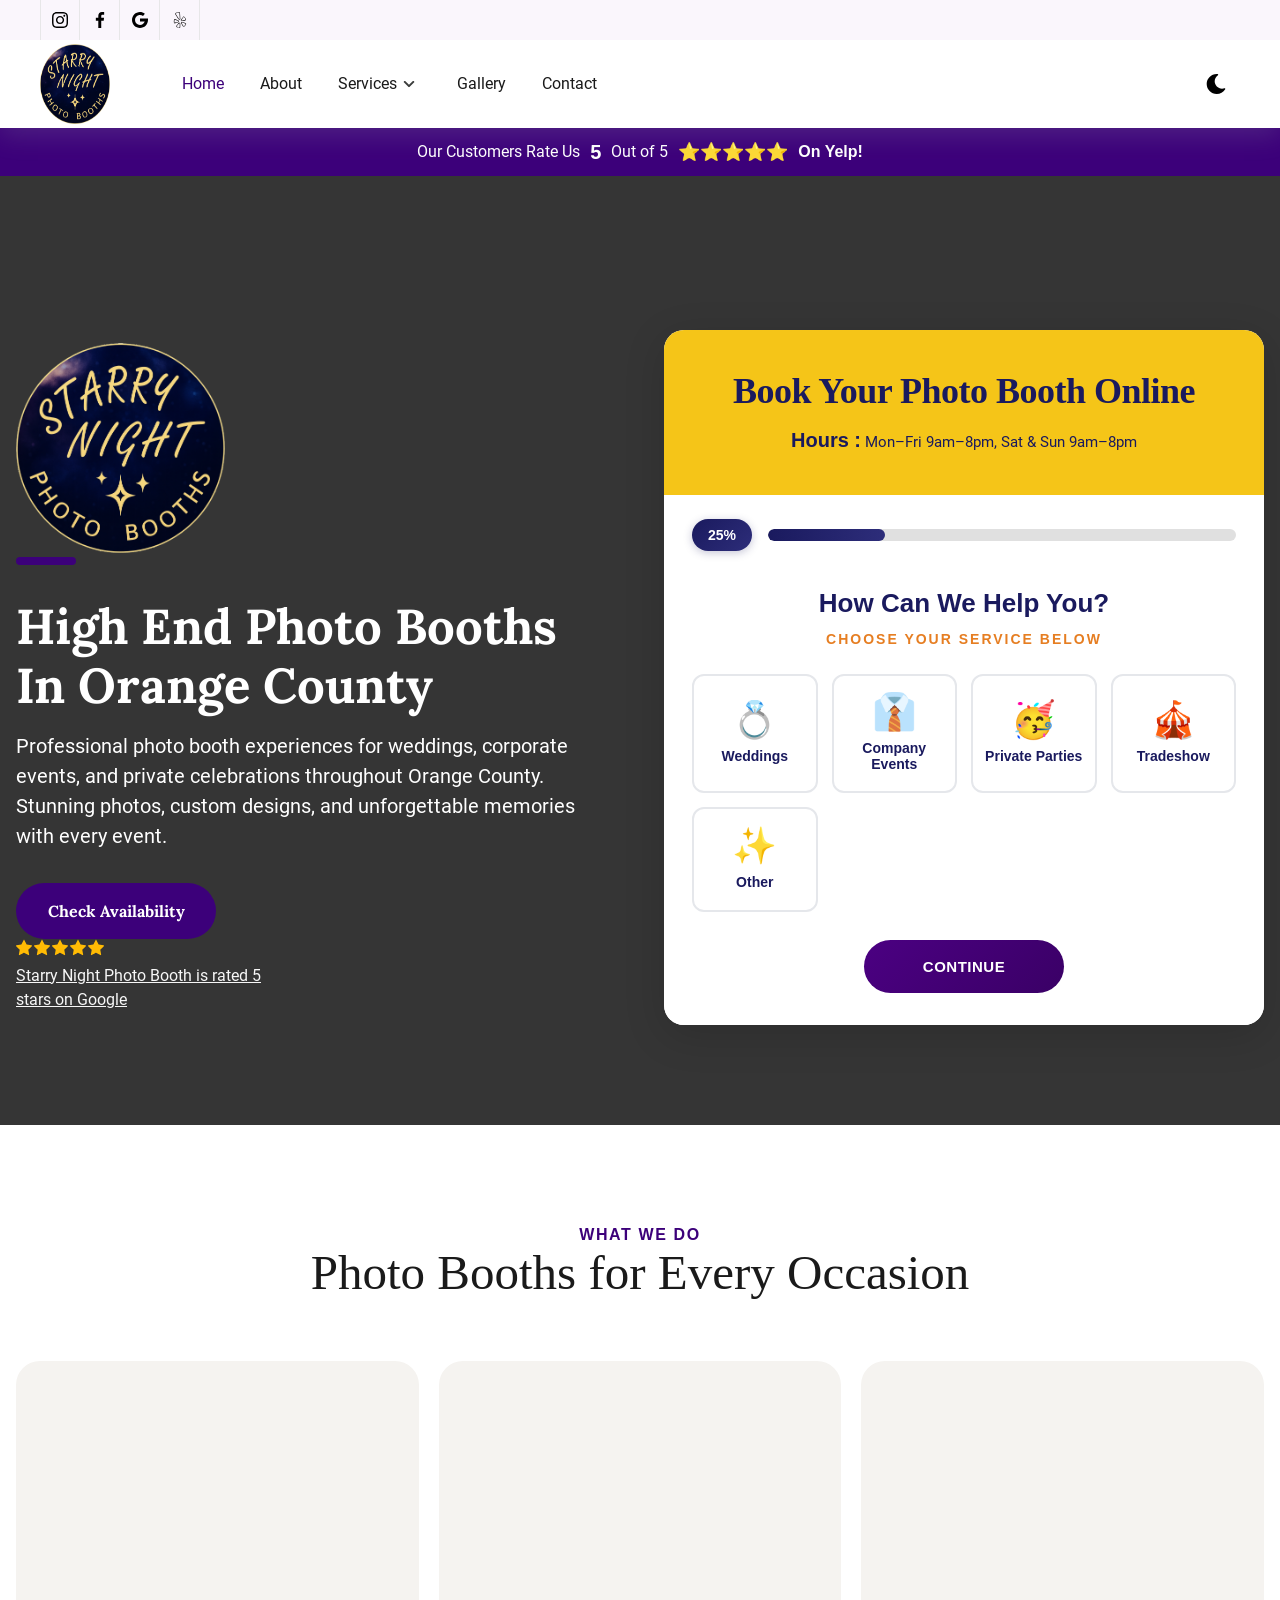
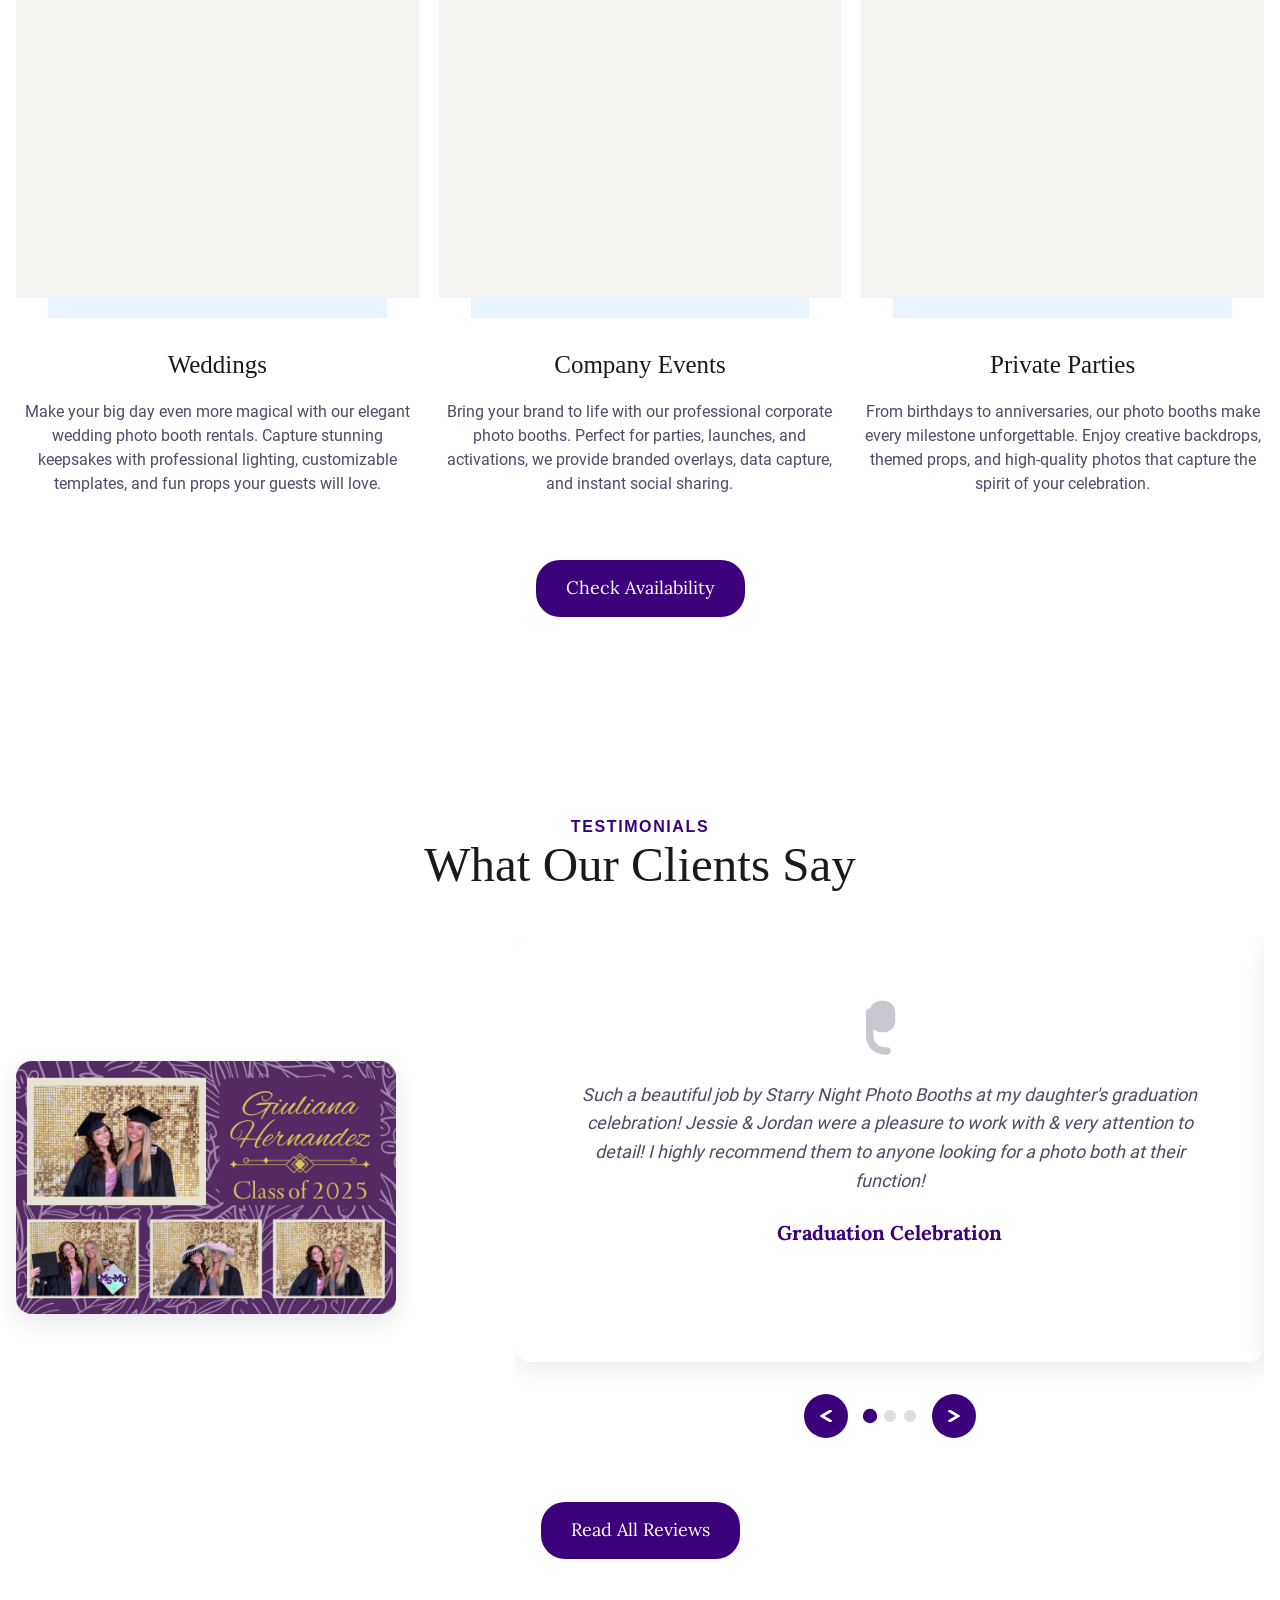
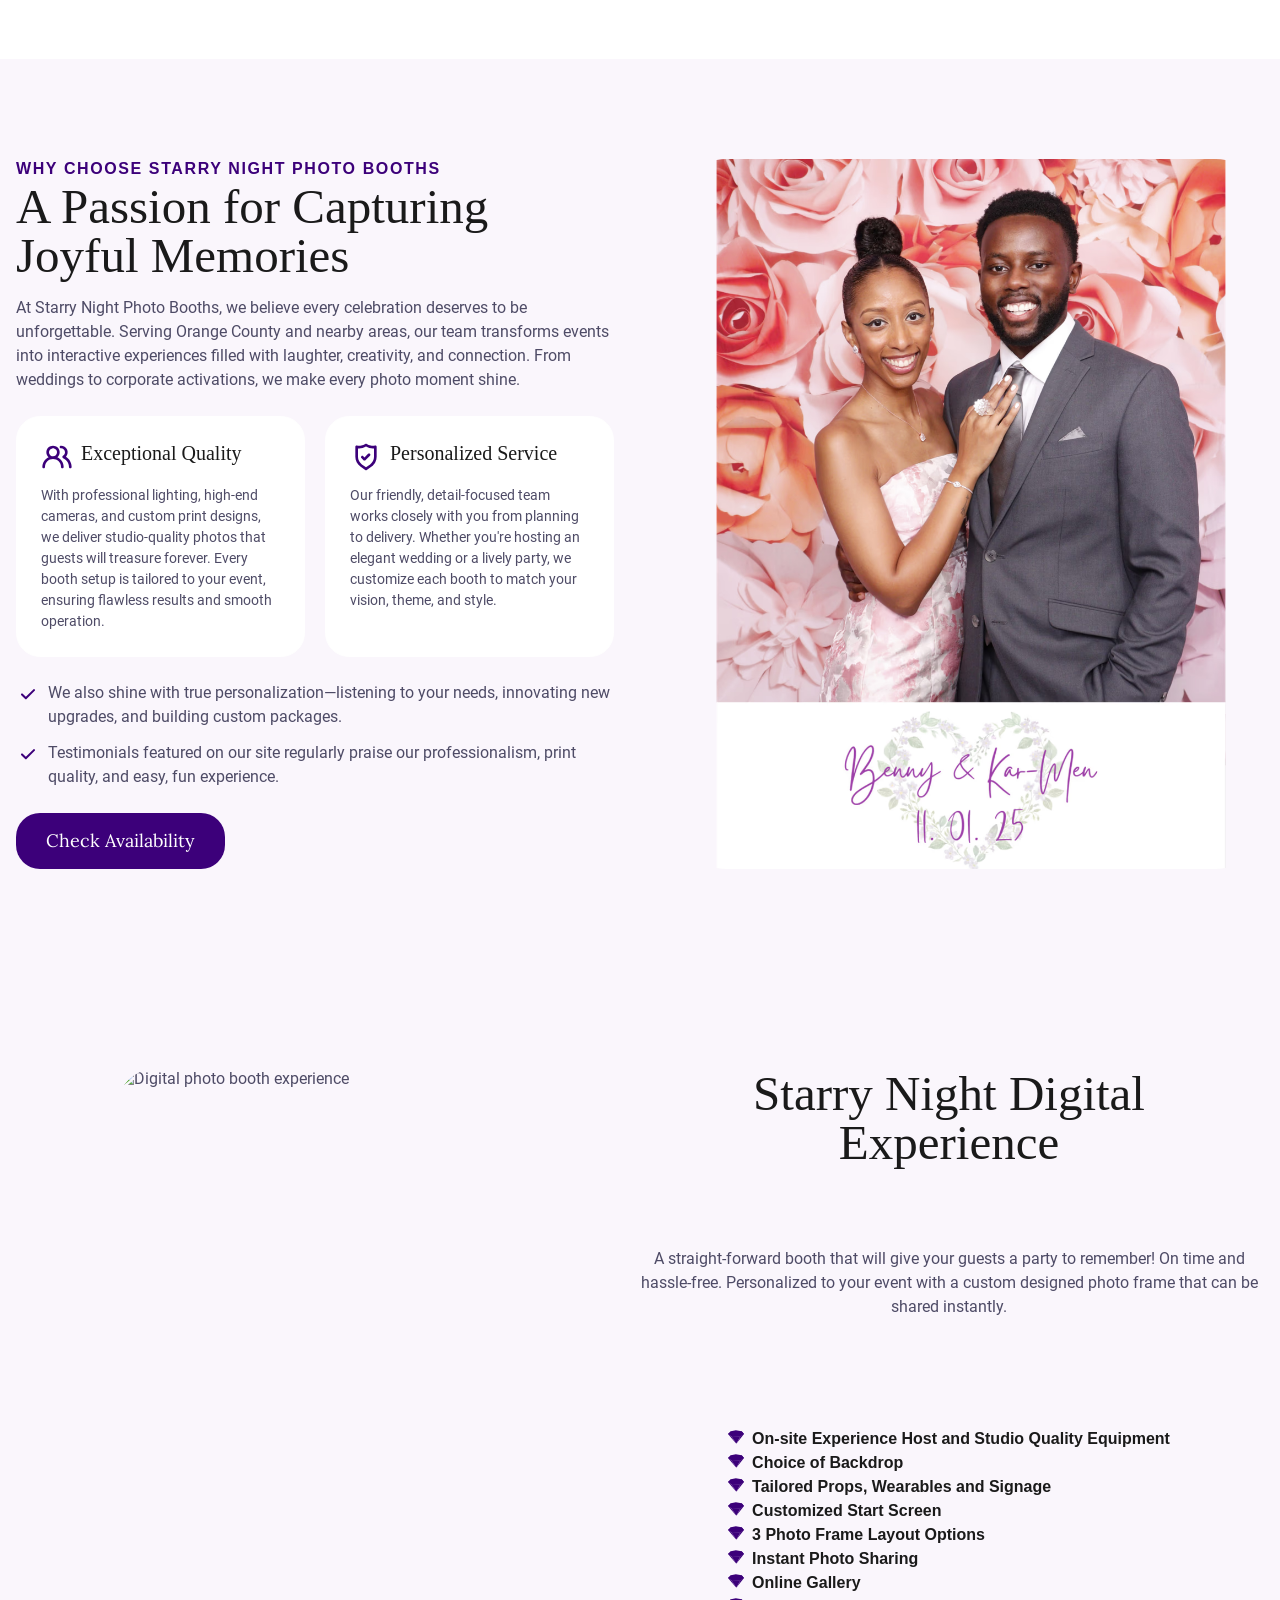
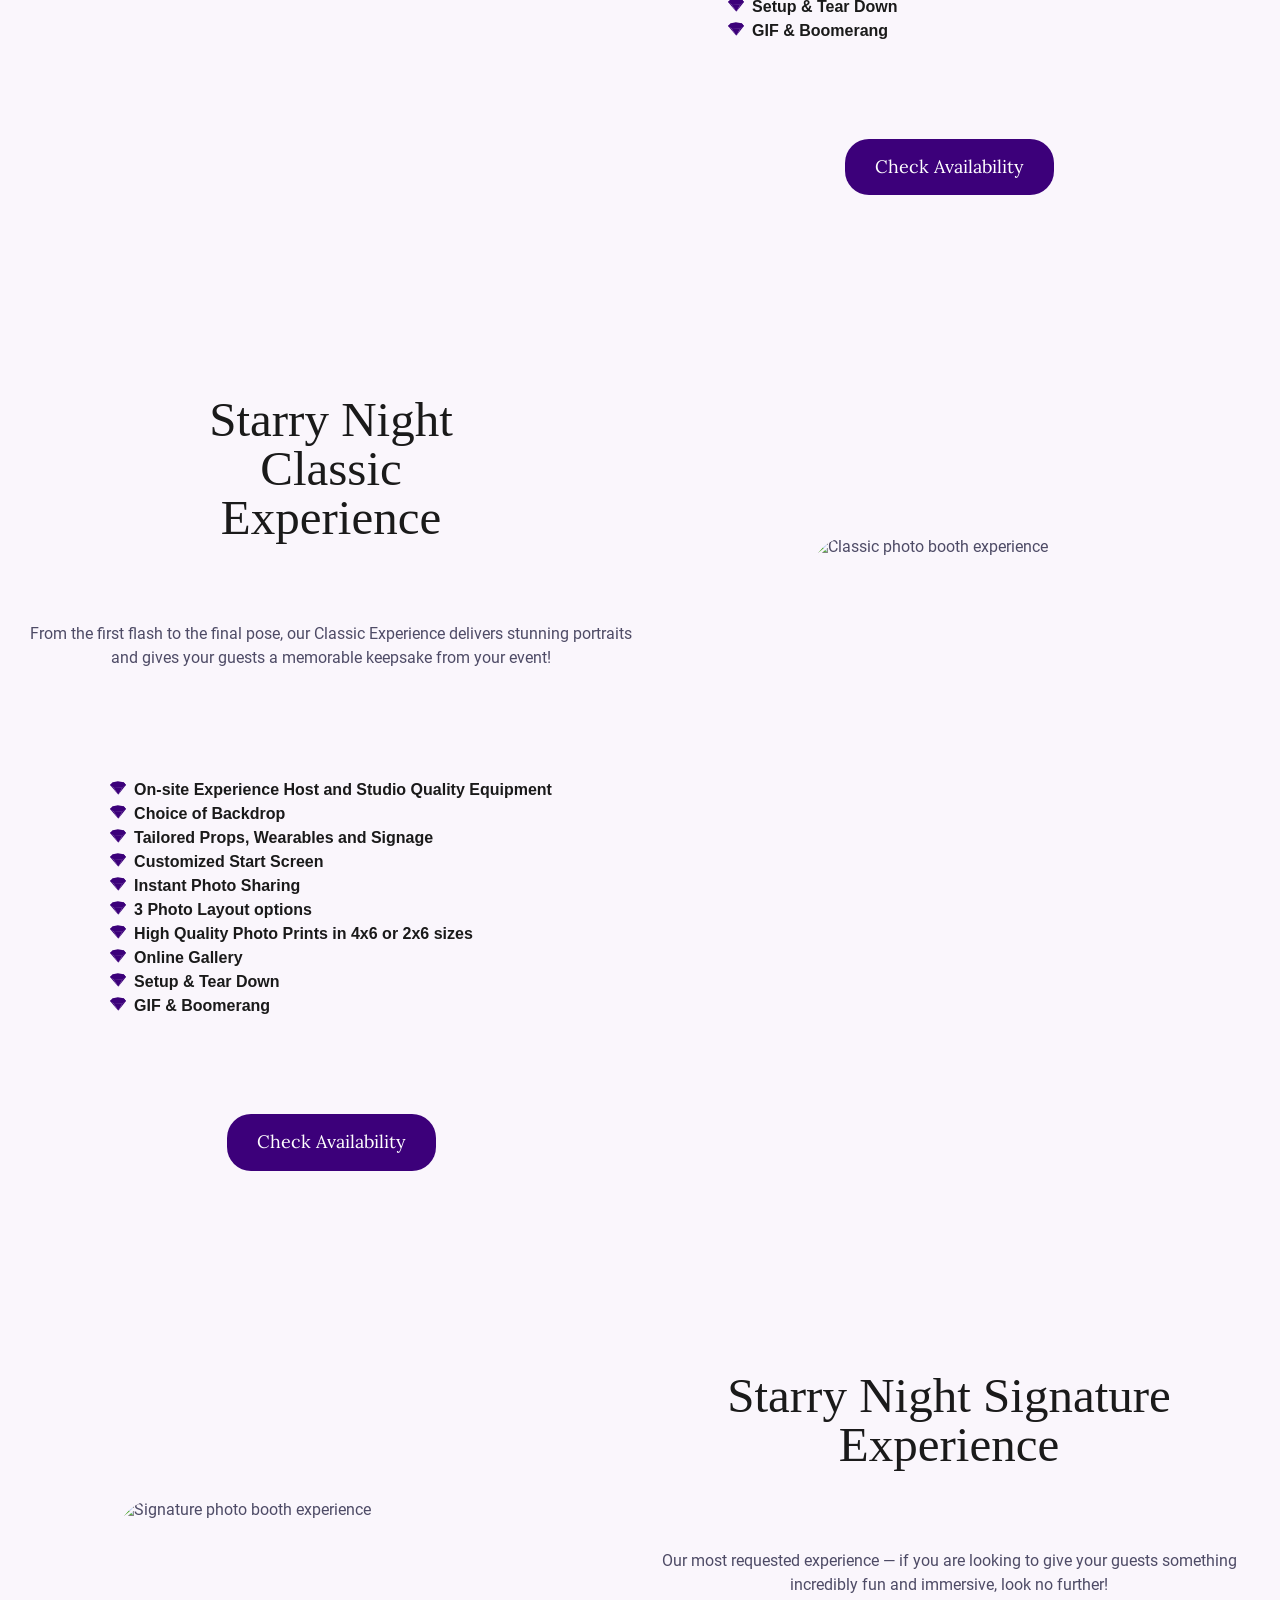
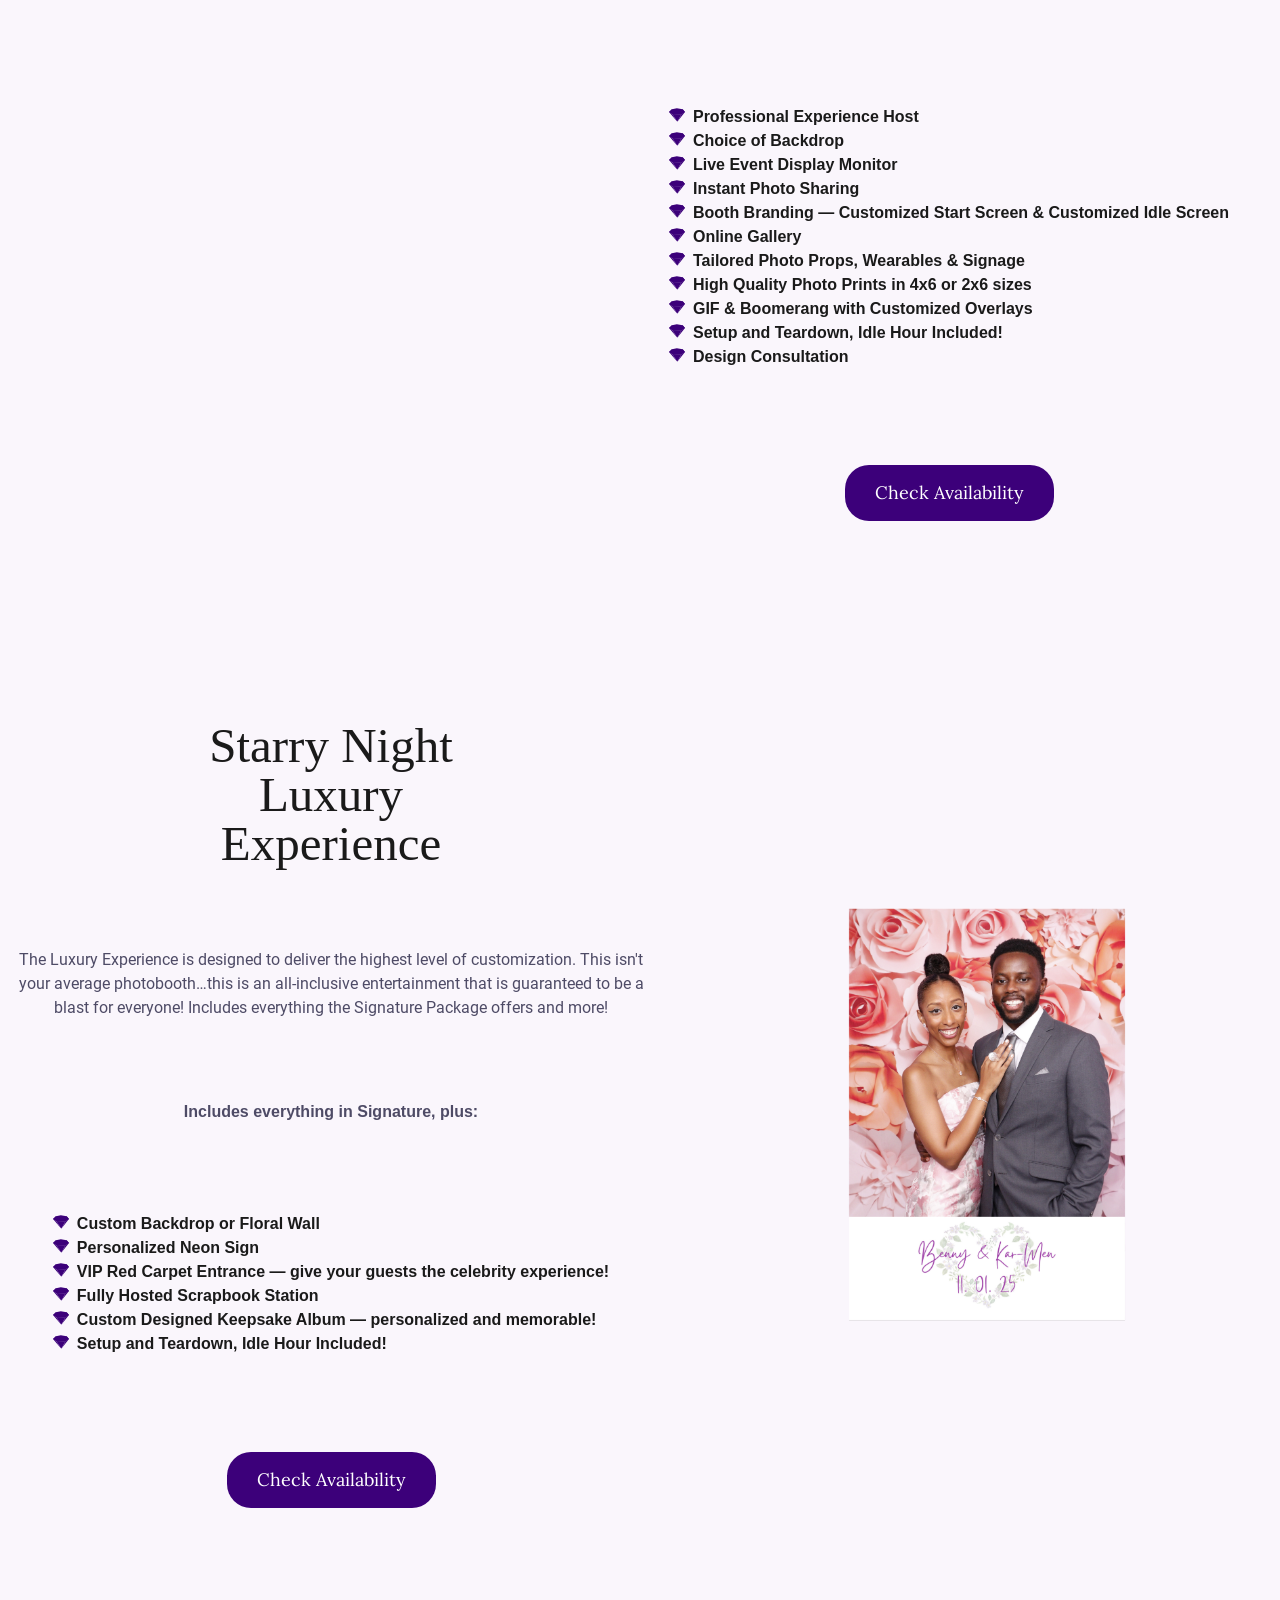
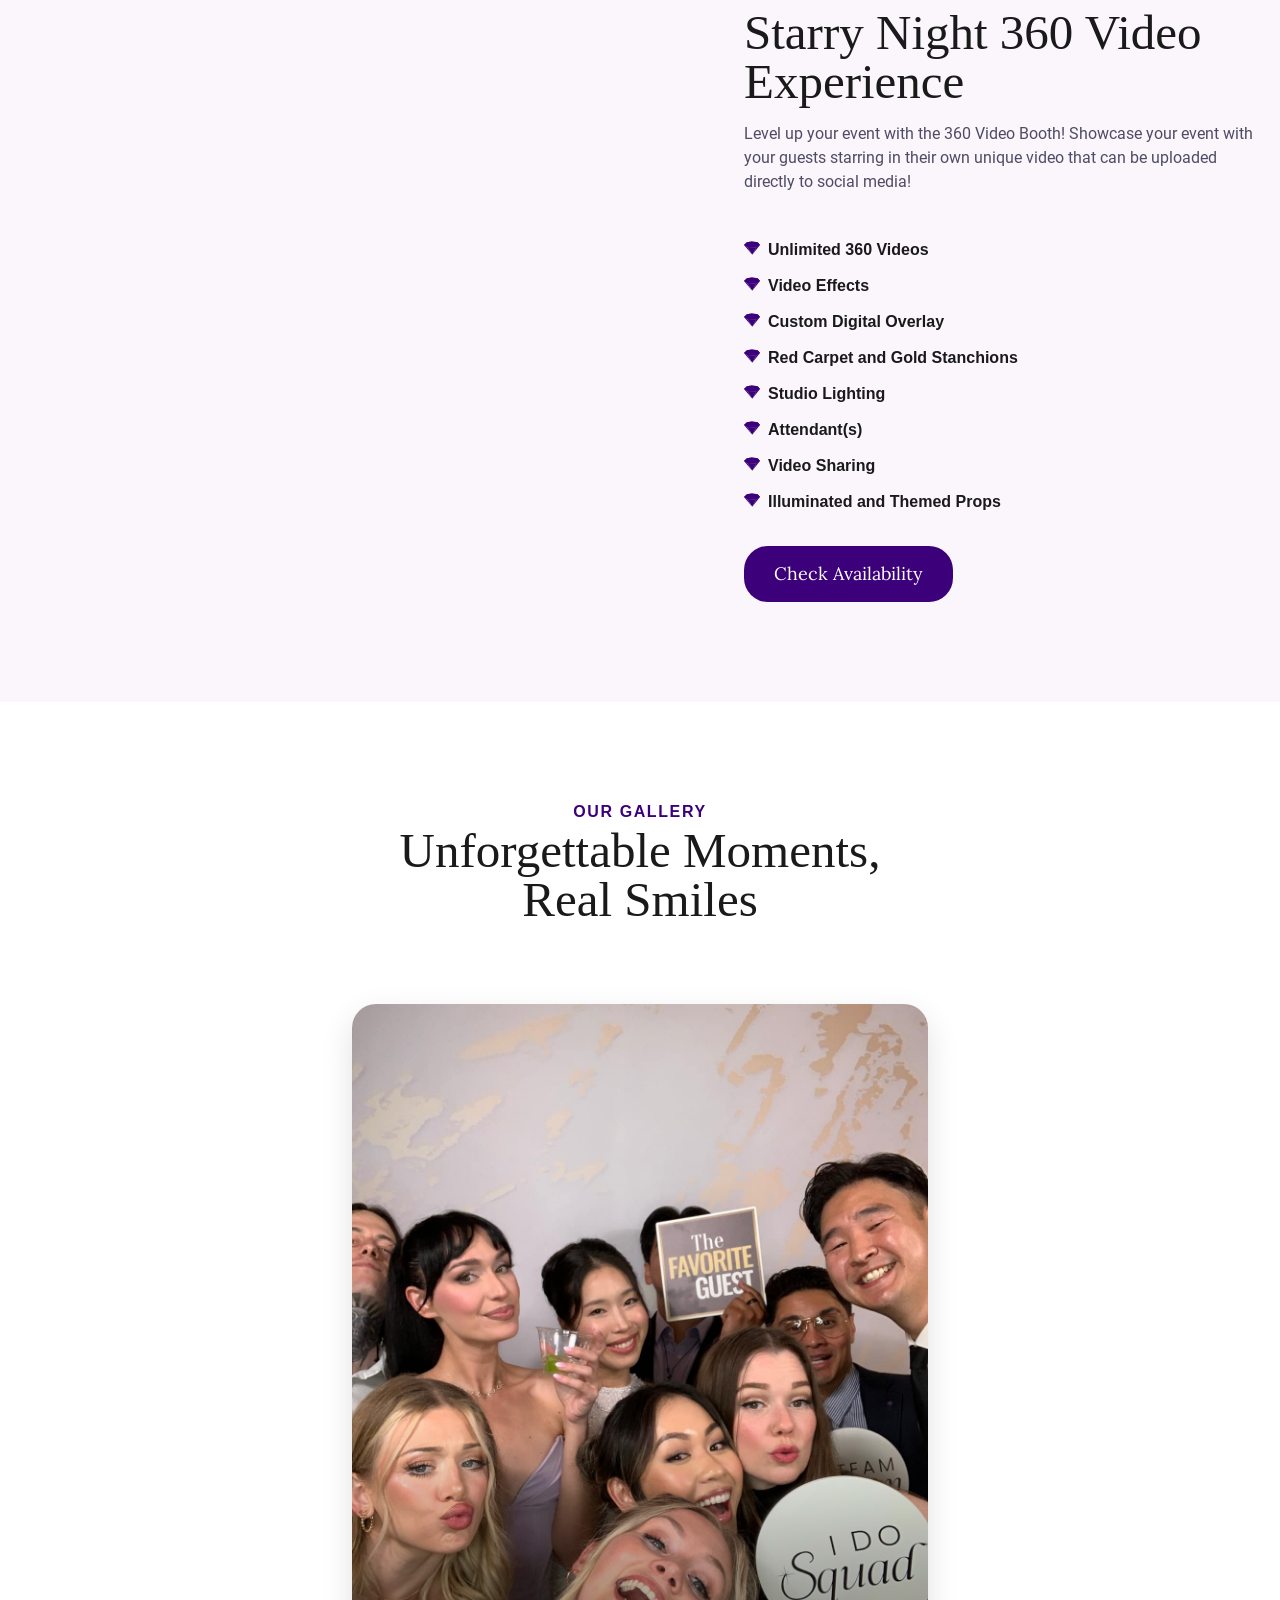
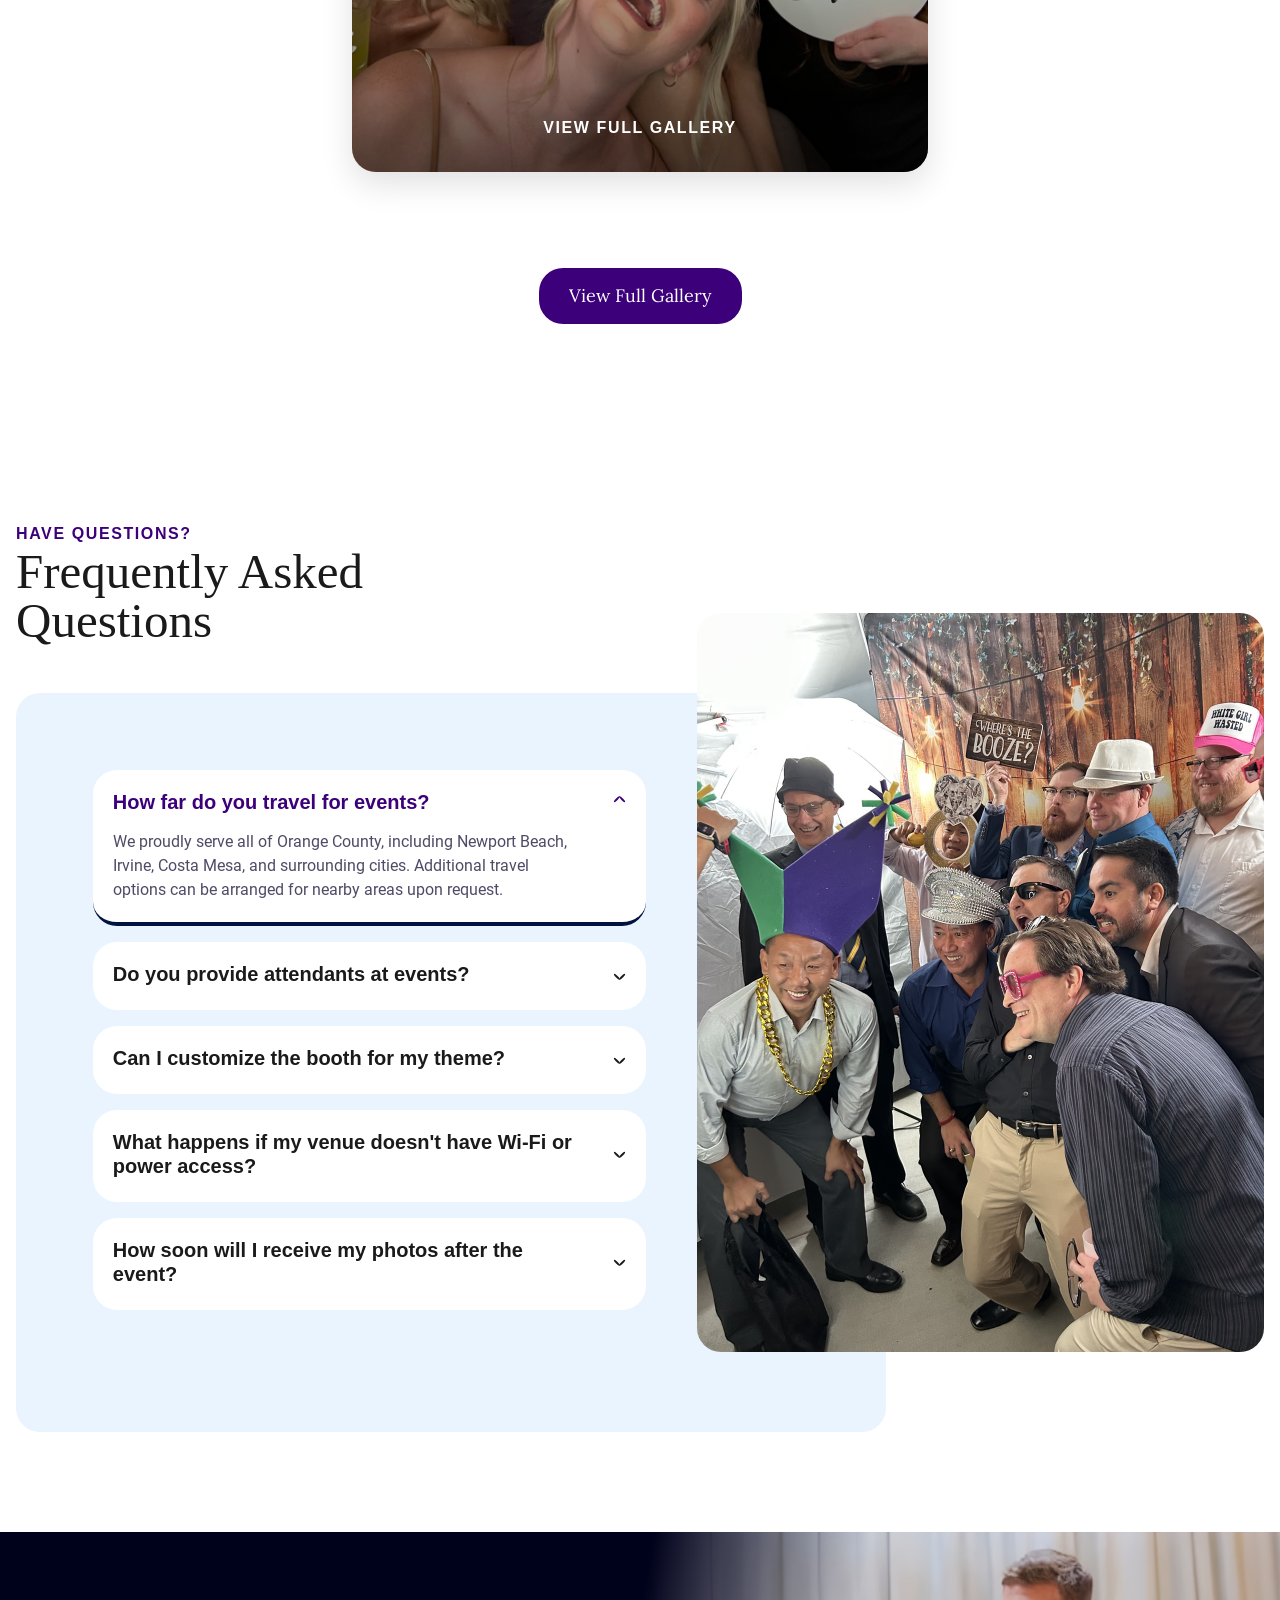
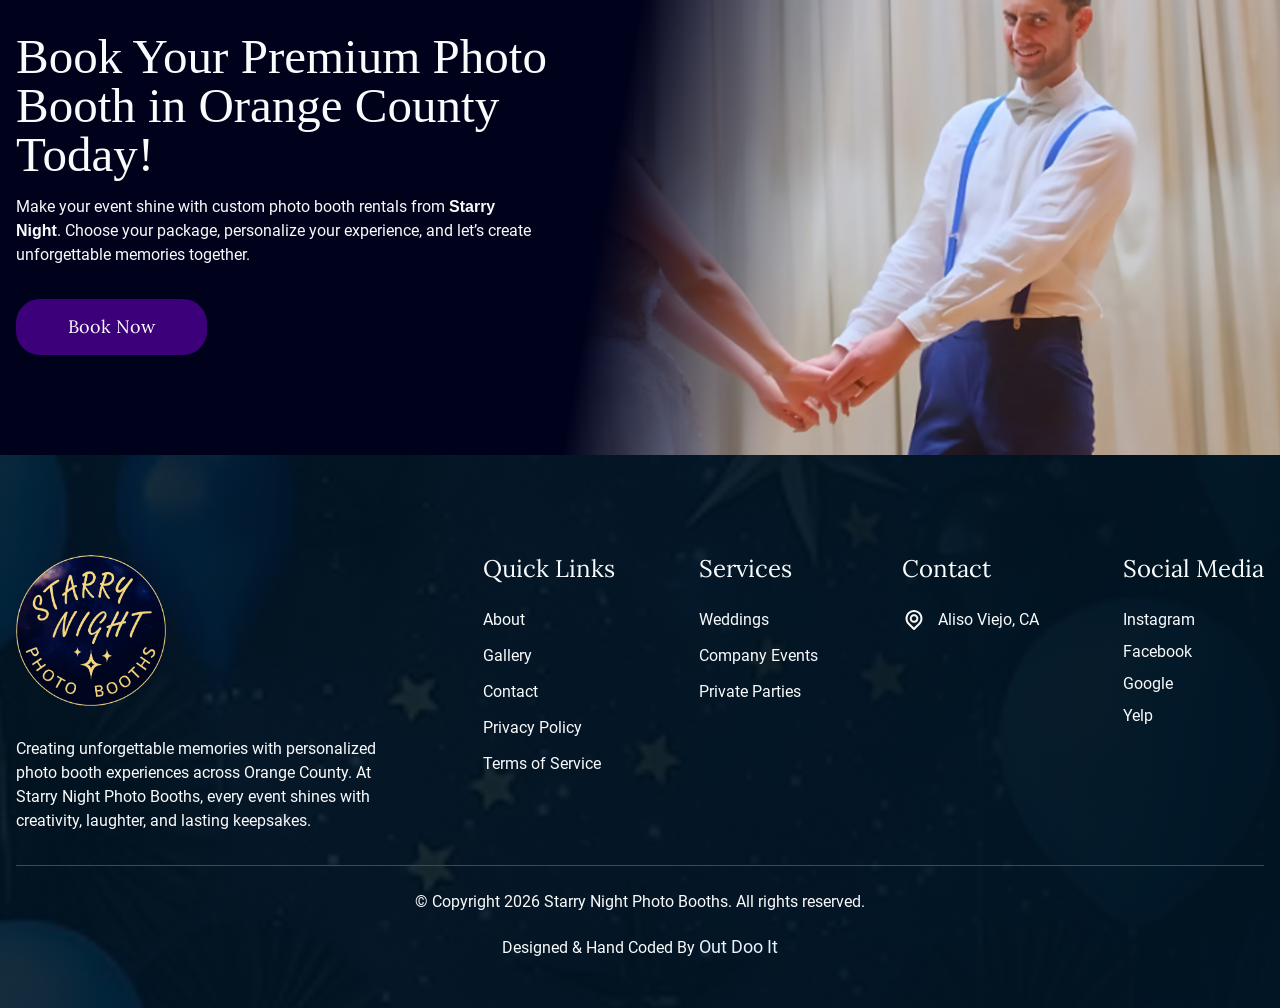
==== commit 62205423: "Add shared mobile usability optimizations. Apply a cross-page mobile stylesheet to improve touch tar" ====
--- a/index.html
+++ b/index.html
@@ -200,7 +200,7 @@
             }
         ]
     }
-}</script><title>Orange County Photo Booth Rentals | Premium Wedding & Event Booths</title></head><body><a class="skip" href="#main" aria-label="skip to main content">Click To Skip To Main Content</a><div id="sticky-banner"><div class="cs-banner-wrapper"><div class="cs-banner-container"><div class="cs-mobile-booking-row"><span class="cs-booking-years">Now Booking for 2026 and 2027</span></div><div class="cs-message-section"><span class="cs-message-text">Book Your Photo Booth Online Today!</span> <span class="cs-booking-years">Now Booking for 2026 and 2027</span></div><div class="cs-buttons-row"><a class="cs-schedule-section" href="/contact#contact" aria-label="Schedule Online"><svg class="cs-schedule-icon" viewBox="0 0 24 24" fill="none" aria-hidden="true" height="24" width="24" xmlns="http://www.w3.org/2000/svg"><path d="M19 4H5C3.89 4 3 4.9 3 6V20C3 21.1 3.89 22 5 22H19C20.1 22 21 21.1 21 20V6C21 4.9 20.1 4 19 4ZM19 20H5V9H19V20ZM19 7H5V6H19V7Z" fill="currentColor"/><path d="M7 11H9V13H7V11Z" fill="currentColor"/><path d="M11 11H13V13H11V11Z" fill="currentColor"/><path d="M15 11H17V13H15V11Z" fill="currentColor"/></svg> <span class="cs-schedule-text">Book Online</span></a></div></div></div></div><script>!function(){const n=document.getElementById("sticky-banner");if(!n)return;let e,t=0,i=!1;function o(){i||(i=!0,requestAnimationFrame((function(){const e=window.pageYOffset||document.documentElement.scrollTop,o=window.innerWidth>=1024?130:50;e>o&&e>t?n.classList.add("visible"):(e<o||e<t)&&n.classList.remove("visible"),t=e<=0?0:e,i=!1})))}window.addEventListener("scroll",(function(){e&&cancelAnimationFrame(e),e=requestAnimationFrame(o)}),{passive:!0})}()</script><header id="cs-navigation"><div class="cs-wrapper"><a class="cs-logo cs-desktop" href="/" aria-label="back to home"><div class="cs-logo-wrapper"><img alt="Starry Night Photo Booths logo" src="/assets/images/logo.png" decoding="async" height="29" width="210" aria-hidden="true" loading="lazy"></div></a><div class="cs-middle"><div class="cs-top-bar"><div class="cs-top-social"><a class="cs-social-link" href="https://www.instagram.com/starrynightphotobooths?utm_source=ig_web_button_share_sheet&igsh=ZDNlZDc0MzIxNw==" target="_blank" rel="noopener"><img alt="Instagram" src="/assets/svgs/instagram.svg" decoding="async" height="16" width="16" aria-hidden="true" class="cs-social-icon cs-light" loading="lazy"> <img alt="Instagram" src="/assets/svgs/instagram-white.svg" decoding="async" height="16" width="16" aria-hidden="true" class="cs-social-icon cs-dark" loading="lazy"> </a><a class="cs-social-link" href="https://www.facebook.com/profile.php?id=61573840318283" target="_blank" rel="noopener"><img alt="Facebook" src="/assets/svgs/facebook.svg" decoding="async" height="16" width="16" aria-hidden="true" class="cs-social-icon cs-light" loading="lazy"> <img alt="Facebook" src="/assets/svgs/facebook-white.svg" decoding="async" height="16" width="16" aria-hidden="true" class="cs-social-icon cs-dark" loading="lazy"> </a><a class="cs-social-link" href="" target="_blank" rel="noopener"><img alt="Google" src="/assets/svgs/google.svg" decoding="async" height="16" width="16" aria-hidden="true" class="cs-social-icon cs-light" loading="lazy"> <img alt="Google" src="/assets/svgs/google-white.svg" decoding="async" height="16" width="16" aria-hidden="true" class="cs-social-icon cs-dark" loading="lazy"> </a><a class="cs-social-link" href="https://www.yelp.com/biz/starry-night-photo-booths-aliso-viejo" target="_blank" rel="noopener"><img alt="Yelp" src="/assets/svgs/yelp.svg" decoding="async" height="16" width="16" aria-hidden="true" class="cs-social-icon cs-light" loading="lazy"> <img alt="Yelp" src="/assets/svgs/yelp-white.svg" decoding="async" height="16" width="16" aria-hidden="true" class="cs-social-icon cs-dark" loading="lazy"></a></div></div><div class="cs-bottom-bar"><a class="cs-logo" href="/" aria-label="back to home"><div class="cs-logo-wrapper"><img alt="Starry Night Photo Booths logo" src="/assets/images/logo.png" decoding="async" height="29" width="210" aria-hidden="true" loading="lazy"></div></a><nav class="cs-nav" role="navigation"><button class="cs-toggle" aria-label="mobile menu toggle"><div class="cs-box" aria-hidden="true"><span class="cs-line cs-line1" aria-hidden="true"></span> <span class="cs-line cs-line2" aria-hidden="true"></span> <span class="cs-line cs-line3" aria-hidden="true"></span></div></button><div class="cs-ul-wrapper"><ul class="cs-ul" aria-expanded="false" id="cs-expanded"><li class="cs-li"><a class="cs-li-link cs-active" href="/">Home</a></li><li class="cs-li"><a class="cs-li-link" href="/about/">About</a></li><li class="cs-li cs-dropdown" tabindex="0"><span class="cs-li-link">Services <img alt="dropdown icon" src="/assets/svgs/drop-down.svg" decoding="async" height="24" width="24" aria-hidden="true" class="cs-drop-icon" loading="lazy"></span><ul class="cs-drop-ul"><li class="cs-drop-li"><a class="cs-li-link cs-drop-link" href="/weddings/">Weddings</a></li><li class="cs-drop-li"><a class="cs-li-link cs-drop-link" href="/company-events/">Company Events</a></li><li class="cs-drop-li"><a class="cs-li-link cs-drop-link" href="/private-parties/">Private Parties</a></li></ul></li><li class="cs-li"><a class="cs-li-link" href="/gallery/">Gallery</a></li><li class="cs-li"><a class="cs-li-link" href="/contact/">Contact</a></li></ul></div></nav><a class="cs-button-border" href="/contact/">Book Now </a><button aria-label="dark mode toggle" id="dark-mode-toggle"><svg class="cs-moon" viewBox="0 0 480 480" xmlns="http://www.w3.org/2000/svg" style="enable-background:new 0 0 480 480" xml:space="preserve"><path d="M459.782 347.328c-4.288-5.28-11.488-7.232-17.824-4.96-17.76 6.368-37.024 9.632-57.312 9.632-97.056 0-176-78.976-176-176 0-58.4 28.832-112.768 77.12-145.472 5.472-3.712 8.096-10.4 6.624-16.832S285.638 2.4 279.078 1.44C271.59.352 264.134 0 256.646 0c-132.352 0-240 107.648-240 240s107.648 240 240 240c84 0 160.416-42.688 204.352-114.176 3.552-5.792 3.04-13.184-1.216-18.496z"/></svg> <img alt="moon" src="/assets/svgs/sun.svg" decoding="async" height="15" width="15" aria-hidden="true" class="cs-sun" loading="lazy"></button></div></div></div></header><section id="review-bar"><div class="cs-container"><a class="cs-review-link" href="https://www.yelp.com/biz/starry-night-photo-booths-aliso-viejo" target="_blank" rel="noopener noreferrer"><span class="cs-review-text">Our Customers Rate Us</span> <span class="cs-rating">5</span> <span class="cs-review-text">Out of 5</span> <span class="cs-stars">⭐⭐⭐⭐⭐</span> <span class="cs-review-count">On Yelp!</span></a></div></section><main id="main"><section id="hero-1467"><div class="cs-container"><div class="cs-content"><div class="cs-logo-wrapper"><img alt="Starry Night Photo Booth logo" src="/assets/images/logo.png" decoding="async" height="48" width="48" class="cs-img-logo" fetchpriority="high"></div><h1 class="cs-title">High End Photo Booths In Orange County</h1><p class="cs-text">Professional photo booth experiences for weddings, corporate events, and private celebrations throughout Orange County. Stunning photos, custom designs, and unforgettable memories with every event.</p><a class="cs-button-solid" href="/contact">Check Availability</a><div class="cs-stars"><img alt="icon" src="/assets/svgs/star-single.svg" decoding="async" height="16" width="16" class="cs-icon" fetchpriority="high"> <img alt="icon" src="/assets/svgs/star-single.svg" decoding="async" height="16" width="16" class="cs-icon" fetchpriority="high"> <img alt="icon" src="/assets/svgs/star-single.svg" decoding="async" height="16" width="16" class="cs-icon" fetchpriority="high"> <img alt="icon" src="/assets/svgs/star-single.svg" decoding="async" height="16" width="16" class="cs-icon" fetchpriority="high"> <img alt="icon" src="/assets/svgs/star-single.svg" decoding="async" height="16" width="16" class="cs-icon" fetchpriority="high"></div><a class="cs-desc" href="https://maps.app.goo.gl/bfQtWD6EKSEfwbZj9" target="_blank" rel="noopener noreferrer">Starry Night Photo Booth is rated 5 stars on Google</a></div><div class="cs-booking-wrapper cs-right"><div class="cs-form-header"><h2 class="cs-form-title">Book Your Photo Booth Online</h2><p class="cs-form-subtitle"><span style="font-weight:700;font-size:20px">Hours :</span> Mon–Fri 9am–8pm, Sat & Sun 9am–8pm</p></div><div class="cs-selected-service" id="selectedService"><p class="cs-selected-service-text"></p></div><div class="cs-progress-container"><span class="cs-progress-label" id="progressLabel">25%</span><div class="cs-progress-bar"><div class="cs-progress-fill" id="progressBar"></div></div></div><form class='cs-booking-form' data-netlify-recaptcha='true' id='photoBoothForm' method='POST' name='service'><input type='hidden' name='form-name' value='service' /><div class="cs-step cs-step-active" data-step="1"><h3 class="cs-step-title">How Can We Help You?</h3><p class="cs-step-subtitle">CHOOSE YOUR SERVICE BELOW</p><span aria-hidden="true" style="position:absolute;left:-9999px;width:1px;height:1px;overflow:hidden"><label>Don't fill this out if you're human: <input name="bot-field" type="text" autocomplete="off" tabindex="-1"></label></span><div class="cs-service-grid"><label class="cs-service-card"><input name="eventType" type="radio" required value="Weddings"> <span class="cs-service-icon">💍</span> <span class="cs-service-name">Weddings</span></label> <label class="cs-service-card"><input name="eventType" type="radio" required value="Company Events"> <span class="cs-service-icon">👔</span> <span class="cs-service-name">Company Events</span></label> <label class="cs-service-card"><input name="eventType" type="radio" required value="Private Parties"> <span class="cs-service-icon">🥳</span> <span class="cs-service-name">Private Parties</span></label> <label class="cs-service-card"><input name="eventType" type="radio" required value="Tradeshow"> <span class="cs-service-icon">🎪</span> <span class="cs-service-name">Tradeshow</span></label> <label class="cs-service-card"><input name="eventType" type="radio" required value="Other"> <span class="cs-service-icon">✨</span> <span class="cs-service-name">Other</span></label></div><div class="cs-button-group"><button class="cs-btn cs-btn-continue" type="button" id="nextBtn1">Continue</button></div></div><div class="cs-step" data-step="2"><div class="cs-form-field"><label class="cs-label-text">What date is your event?*</label> <input name="eventDate" type="text" required class="cs-input cs-date-input" placeholder="Select Date" onfocus='this.type="date"'></div><div class="cs-form-field"><label class="cs-label-text">Event Location*</label> <input name="eventLocation" type="text" required class="cs-input" placeholder="123 Party Lane, City, State"></div><div class="cs-row"><div class="cs-form-field"><label class="cs-label-text">First Name*</label> <input name="firstName" type="text" required class="cs-input"></div><div class="cs-form-field"><label class="cs-label-text">Last Name*</label> <input name="lastName" type="text" required class="cs-input"></div></div><div class="cs-row"><div class="cs-form-field"><label class="cs-label-text">Email*</label> <input name="email" type="email" required class="cs-input"></div><div class="cs-form-field"><label class="cs-label-text">Phone*</label> <input name="phone" type="tel" required class="cs-input"></div></div><label class="cs-checkbox-label"><input name="agree" type="checkbox" required> <span>Privacy Policy and Booking Policy apply. Clicking CHECK AVAILABILITY confirms you're okay with getting emails or texts from Starry Night Photo Booth. There is no obligation to purchase.</span></label><div class='cs-span-12'><script>!function(){function l(){if(window.__rcL)return;window.__rcL=1;var s=document.createElement('script');s.src='https://www.google.com/recaptcha/api.js';s.async=true;s.defer=true;document.head.appendChild(s)}document.addEventListener('focusin',function(e){if(e.target&&e.target.closest&&e.target.closest('.cs-booking-form'))l()},{once:true});document.addEventListener('pointerdown',function(e){if(e.target&&e.target.closest&&e.target.closest('.cs-booking-form'))l()},{once:true});document.addEventListener('submit',function(e){if(e.target&&e.target.matches&&e.target.matches('.cs-booking-form'))l()},true)}();</script>
+}</script><title>Orange County Photo Booth Rentals | Premium Wedding & Event Booths</title><link href="/assets/css/mobile-optimizations.css" rel="stylesheet"></head><body><a class="skip" href="#main" aria-label="skip to main content">Click To Skip To Main Content</a><div id="sticky-banner"><div class="cs-banner-wrapper"><div class="cs-banner-container"><div class="cs-mobile-booking-row"><span class="cs-booking-years">Now Booking for 2026 and 2027</span></div><div class="cs-message-section"><span class="cs-message-text">Book Your Photo Booth Online Today!</span> <span class="cs-booking-years">Now Booking for 2026 and 2027</span></div><div class="cs-buttons-row"><a class="cs-schedule-section" href="/contact#contact" aria-label="Schedule Online"><svg class="cs-schedule-icon" viewBox="0 0 24 24" fill="none" aria-hidden="true" height="24" width="24" xmlns="http://www.w3.org/2000/svg"><path d="M19 4H5C3.89 4 3 4.9 3 6V20C3 21.1 3.89 22 5 22H19C20.1 22 21 21.1 21 20V6C21 4.9 20.1 4 19 4ZM19 20H5V9H19V20ZM19 7H5V6H19V7Z" fill="currentColor"/><path d="M7 11H9V13H7V11Z" fill="currentColor"/><path d="M11 11H13V13H11V11Z" fill="currentColor"/><path d="M15 11H17V13H15V11Z" fill="currentColor"/></svg> <span class="cs-schedule-text">Book Online</span></a></div></div></div></div><script>!function(){const n=document.getElementById("sticky-banner");if(!n)return;let e,t=0,i=!1;function o(){i||(i=!0,requestAnimationFrame((function(){const e=window.pageYOffset||document.documentElement.scrollTop,o=window.innerWidth>=1024?130:50;e>o&&e>t?n.classList.add("visible"):(e<o||e<t)&&n.classList.remove("visible"),t=e<=0?0:e,i=!1})))}window.addEventListener("scroll",(function(){e&&cancelAnimationFrame(e),e=requestAnimationFrame(o)}),{passive:!0})}()</script><header id="cs-navigation"><div class="cs-wrapper"><a class="cs-logo cs-desktop" href="/" aria-label="back to home"><div class="cs-logo-wrapper"><img alt="Starry Night Photo Booths logo" src="/assets/images/logo.png" decoding="async" height="29" width="210" aria-hidden="true" loading="lazy"></div></a><div class="cs-middle"><div class="cs-top-bar"><div class="cs-top-social"><a class="cs-social-link" href="https://www.instagram.com/starrynightphotobooths?utm_source=ig_web_button_share_sheet&igsh=ZDNlZDc0MzIxNw==" target="_blank" rel="noopener"><img alt="Instagram" src="/assets/svgs/instagram.svg" decoding="async" height="16" width="16" aria-hidden="true" class="cs-social-icon cs-light" loading="lazy"> <img alt="Instagram" src="/assets/svgs/instagram-white.svg" decoding="async" height="16" width="16" aria-hidden="true" class="cs-social-icon cs-dark" loading="lazy"> </a><a class="cs-social-link" href="https://www.facebook.com/profile.php?id=61573840318283" target="_blank" rel="noopener"><img alt="Facebook" src="/assets/svgs/facebook.svg" decoding="async" height="16" width="16" aria-hidden="true" class="cs-social-icon cs-light" loading="lazy"> <img alt="Facebook" src="/assets/svgs/facebook-white.svg" decoding="async" height="16" width="16" aria-hidden="true" class="cs-social-icon cs-dark" loading="lazy"> </a><a class="cs-social-link" href="" target="_blank" rel="noopener"><img alt="Google" src="/assets/svgs/google.svg" decoding="async" height="16" width="16" aria-hidden="true" class="cs-social-icon cs-light" loading="lazy"> <img alt="Google" src="/assets/svgs/google-white.svg" decoding="async" height="16" width="16" aria-hidden="true" class="cs-social-icon cs-dark" loading="lazy"> </a><a class="cs-social-link" href="https://www.yelp.com/biz/starry-night-photo-booths-aliso-viejo" target="_blank" rel="noopener"><img alt="Yelp" src="/assets/svgs/yelp.svg" decoding="async" height="16" width="16" aria-hidden="true" class="cs-social-icon cs-light" loading="lazy"> <img alt="Yelp" src="/assets/svgs/yelp-white.svg" decoding="async" height="16" width="16" aria-hidden="true" class="cs-social-icon cs-dark" loading="lazy"></a></div></div><div class="cs-bottom-bar"><a class="cs-logo" href="/" aria-label="back to home"><div class="cs-logo-wrapper"><img alt="Starry Night Photo Booths logo" src="/assets/images/logo.png" decoding="async" height="29" width="210" aria-hidden="true" loading="lazy"></div></a><nav class="cs-nav" role="navigation"><button class="cs-toggle" aria-label="mobile menu toggle"><div class="cs-box" aria-hidden="true"><span class="cs-line cs-line1" aria-hidden="true"></span> <span class="cs-line cs-line2" aria-hidden="true"></span> <span class="cs-line cs-line3" aria-hidden="true"></span></div></button><div class="cs-ul-wrapper"><ul class="cs-ul" aria-expanded="false" id="cs-expanded"><li class="cs-li"><a class="cs-li-link cs-active" href="/">Home</a></li><li class="cs-li"><a class="cs-li-link" href="/about/">About</a></li><li class="cs-li cs-dropdown" tabindex="0"><span class="cs-li-link">Services <img alt="dropdown icon" src="/assets/svgs/drop-down.svg" decoding="async" height="24" width="24" aria-hidden="true" class="cs-drop-icon" loading="lazy"></span><ul class="cs-drop-ul"><li class="cs-drop-li"><a class="cs-li-link cs-drop-link" href="/weddings/">Weddings</a></li><li class="cs-drop-li"><a class="cs-li-link cs-drop-link" href="/company-events/">Company Events</a></li><li class="cs-drop-li"><a class="cs-li-link cs-drop-link" href="/private-parties/">Private Parties</a></li></ul></li><li class="cs-li"><a class="cs-li-link" href="/gallery/">Gallery</a></li><li class="cs-li"><a class="cs-li-link" href="/contact/">Contact</a></li></ul></div></nav><a class="cs-button-border" href="/contact/">Book Now </a><button aria-label="dark mode toggle" id="dark-mode-toggle"><svg class="cs-moon" viewBox="0 0 480 480" xmlns="http://www.w3.org/2000/svg" style="enable-background:new 0 0 480 480" xml:space="preserve"><path d="M459.782 347.328c-4.288-5.28-11.488-7.232-17.824-4.96-17.76 6.368-37.024 9.632-57.312 9.632-97.056 0-176-78.976-176-176 0-58.4 28.832-112.768 77.12-145.472 5.472-3.712 8.096-10.4 6.624-16.832S285.638 2.4 279.078 1.44C271.59.352 264.134 0 256.646 0c-132.352 0-240 107.648-240 240s107.648 240 240 240c84 0 160.416-42.688 204.352-114.176 3.552-5.792 3.04-13.184-1.216-18.496z"/></svg> <img alt="moon" src="/assets/svgs/sun.svg" decoding="async" height="15" width="15" aria-hidden="true" class="cs-sun" loading="lazy"></button></div></div></div></header><section id="review-bar"><div class="cs-container"><a class="cs-review-link" href="https://www.yelp.com/biz/starry-night-photo-booths-aliso-viejo" target="_blank" rel="noopener noreferrer"><span class="cs-review-text">Our Customers Rate Us</span> <span class="cs-rating">5</span> <span class="cs-review-text">Out of 5</span> <span class="cs-stars">⭐⭐⭐⭐⭐</span> <span class="cs-review-count">On Yelp!</span></a></div></section><main id="main"><section id="hero-1467"><div class="cs-container"><div class="cs-content"><div class="cs-logo-wrapper"><img alt="Starry Night Photo Booth logo" src="/assets/images/logo.png" decoding="async" height="48" width="48" class="cs-img-logo" fetchpriority="high"></div><h1 class="cs-title">High End Photo Booths In Orange County</h1><p class="cs-text">Professional photo booth experiences for weddings, corporate events, and private celebrations throughout Orange County. Stunning photos, custom designs, and unforgettable memories with every event.</p><a class="cs-button-solid" href="/contact">Check Availability</a><div class="cs-stars"><img alt="icon" src="/assets/svgs/star-single.svg" decoding="async" height="16" width="16" class="cs-icon" fetchpriority="high"> <img alt="icon" src="/assets/svgs/star-single.svg" decoding="async" height="16" width="16" class="cs-icon" fetchpriority="high"> <img alt="icon" src="/assets/svgs/star-single.svg" decoding="async" height="16" width="16" class="cs-icon" fetchpriority="high"> <img alt="icon" src="/assets/svgs/star-single.svg" decoding="async" height="16" width="16" class="cs-icon" fetchpriority="high"> <img alt="icon" src="/assets/svgs/star-single.svg" decoding="async" height="16" width="16" class="cs-icon" fetchpriority="high"></div><a class="cs-desc" href="https://maps.app.goo.gl/bfQtWD6EKSEfwbZj9" target="_blank" rel="noopener noreferrer">Starry Night Photo Booth is rated 5 stars on Google</a></div><div class="cs-booking-wrapper cs-right"><div class="cs-form-header"><h2 class="cs-form-title">Book Your Photo Booth Online</h2><p class="cs-form-subtitle"><span style="font-weight:700;font-size:20px">Hours :</span> Mon–Fri 9am–8pm, Sat & Sun 9am–8pm</p></div><div class="cs-selected-service" id="selectedService"><p class="cs-selected-service-text"></p></div><div class="cs-progress-container"><span class="cs-progress-label" id="progressLabel">25%</span><div class="cs-progress-bar"><div class="cs-progress-fill" id="progressBar"></div></div></div><form class='cs-booking-form' data-netlify-recaptcha='true' id='photoBoothForm' method='POST' name='service'><input type='hidden' name='form-name' value='service' /><div class="cs-step cs-step-active" data-step="1"><h3 class="cs-step-title">How Can We Help You?</h3><p class="cs-step-subtitle">CHOOSE YOUR SERVICE BELOW</p><span aria-hidden="true" style="position:absolute;left:-9999px;width:1px;height:1px;overflow:hidden"><label>Don't fill this out if you're human: <input name="bot-field" type="text" autocomplete="off" tabindex="-1"></label></span><div class="cs-service-grid"><label class="cs-service-card"><input name="eventType" type="radio" required value="Weddings"> <span class="cs-service-icon">💍</span> <span class="cs-service-name">Weddings</span></label> <label class="cs-service-card"><input name="eventType" type="radio" required value="Company Events"> <span class="cs-service-icon">👔</span> <span class="cs-service-name">Company Events</span></label> <label class="cs-service-card"><input name="eventType" type="radio" required value="Private Parties"> <span class="cs-service-icon">🥳</span> <span class="cs-service-name">Private Parties</span></label> <label class="cs-service-card"><input name="eventType" type="radio" required value="Tradeshow"> <span class="cs-service-icon">🎪</span> <span class="cs-service-name">Tradeshow</span></label> <label class="cs-service-card"><input name="eventType" type="radio" required value="Other"> <span class="cs-service-icon">✨</span> <span class="cs-service-name">Other</span></label></div><div class="cs-button-group"><button class="cs-btn cs-btn-continue" type="button" id="nextBtn1">Continue</button></div></div><div class="cs-step" data-step="2"><div class="cs-form-field"><label class="cs-label-text">What date is your event?*</label> <input name="eventDate" type="text" required class="cs-input cs-date-input" placeholder="Select Date" onfocus='this.type="date"'></div><div class="cs-form-field"><label class="cs-label-text">Event Location*</label> <input name="eventLocation" type="text" required class="cs-input" placeholder="123 Party Lane, City, State"></div><div class="cs-row"><div class="cs-form-field"><label class="cs-label-text">First Name*</label> <input name="firstName" type="text" required class="cs-input"></div><div class="cs-form-field"><label class="cs-label-text">Last Name*</label> <input name="lastName" type="text" required class="cs-input"></div></div><div class="cs-row"><div class="cs-form-field"><label class="cs-label-text">Email*</label> <input name="email" type="email" required class="cs-input"></div><div class="cs-form-field"><label class="cs-label-text">Phone*</label> <input name="phone" type="tel" required class="cs-input"></div></div><label class="cs-checkbox-label"><input name="agree" type="checkbox" required> <span>Privacy Policy and Booking Policy apply. Clicking CHECK AVAILABILITY confirms you're okay with getting emails or texts from Starry Night Photo Booth. There is no obligation to purchase.</span></label><div class='cs-span-12'><script>!function(){function l(){if(window.__rcL)return;window.__rcL=1;var s=document.createElement('script');s.src='https://www.google.com/recaptcha/api.js';s.async=true;s.defer=true;document.head.appendChild(s)}document.addEventListener('focusin',function(e){if(e.target&&e.target.closest&&e.target.closest('.cs-booking-form'))l()},{once:true});document.addEventListener('pointerdown',function(e){if(e.target&&e.target.closest&&e.target.closest('.cs-booking-form'))l()},{once:true});document.addEventListener('submit',function(e){if(e.target&&e.target.matches&&e.target.matches('.cs-booking-form'))l()},true)}();</script>
 <div class='g-recaptcha' data-sitekey='6LdnkKEqAAAAAPvyqoRAmjXxvE6evlb5z-5Ol90Y'></div>
 <noscript>
   <div>
--- a/assets/css/mobile-optimizations.css
+++ b/assets/css/mobile-optimizations.css
@@ -0,0 +1,43 @@
+/* Cross-page mobile usability and rendering safeguards */
+img {
+  max-width: 100%;
+  height: auto;
+}
+
+iframe {
+  max-width: 100%;
+}
+
+@media (max-width: 47.999rem) {
+  /* Improve touch targets for key interactive elements */
+  a,
+  button,
+  .cs-button-solid,
+  .cs-button-border,
+  .cs-li-link,
+  .cs-nav-link,
+  .cs-social-link,
+  .cs-btn {
+    min-height: 44px;
+  }
+
+  /* Prevent iOS zoom-on-focus and improve form readability */
+  input,
+  select,
+  textarea {
+    font-size: 16px;
+  }
+
+  .cs-input,
+  .cs-btn {
+    min-height: 44px;
+  }
+
+  /* Reduce text overflow on narrow screens */
+  p,
+  .cs-text,
+  .cs-item-text,
+  .cs-review {
+    overflow-wrap: anywhere;
+  }
+}
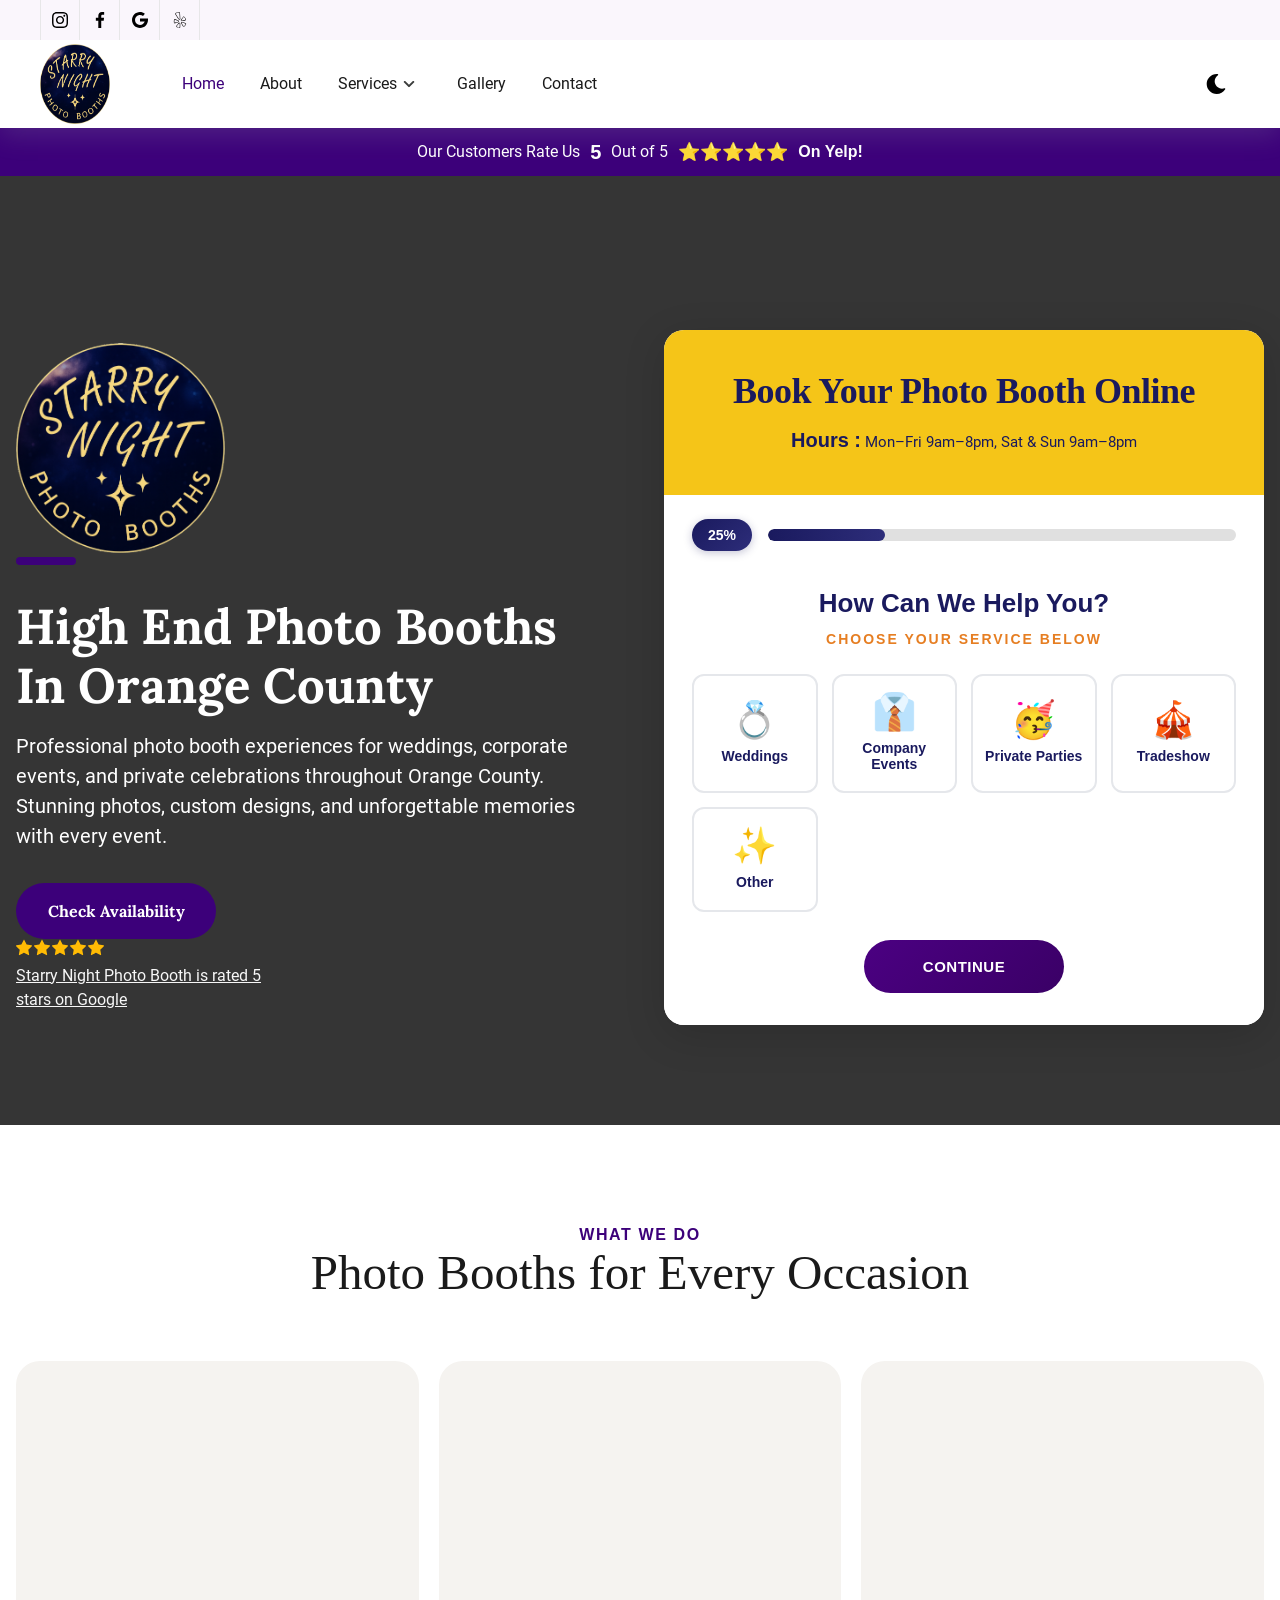
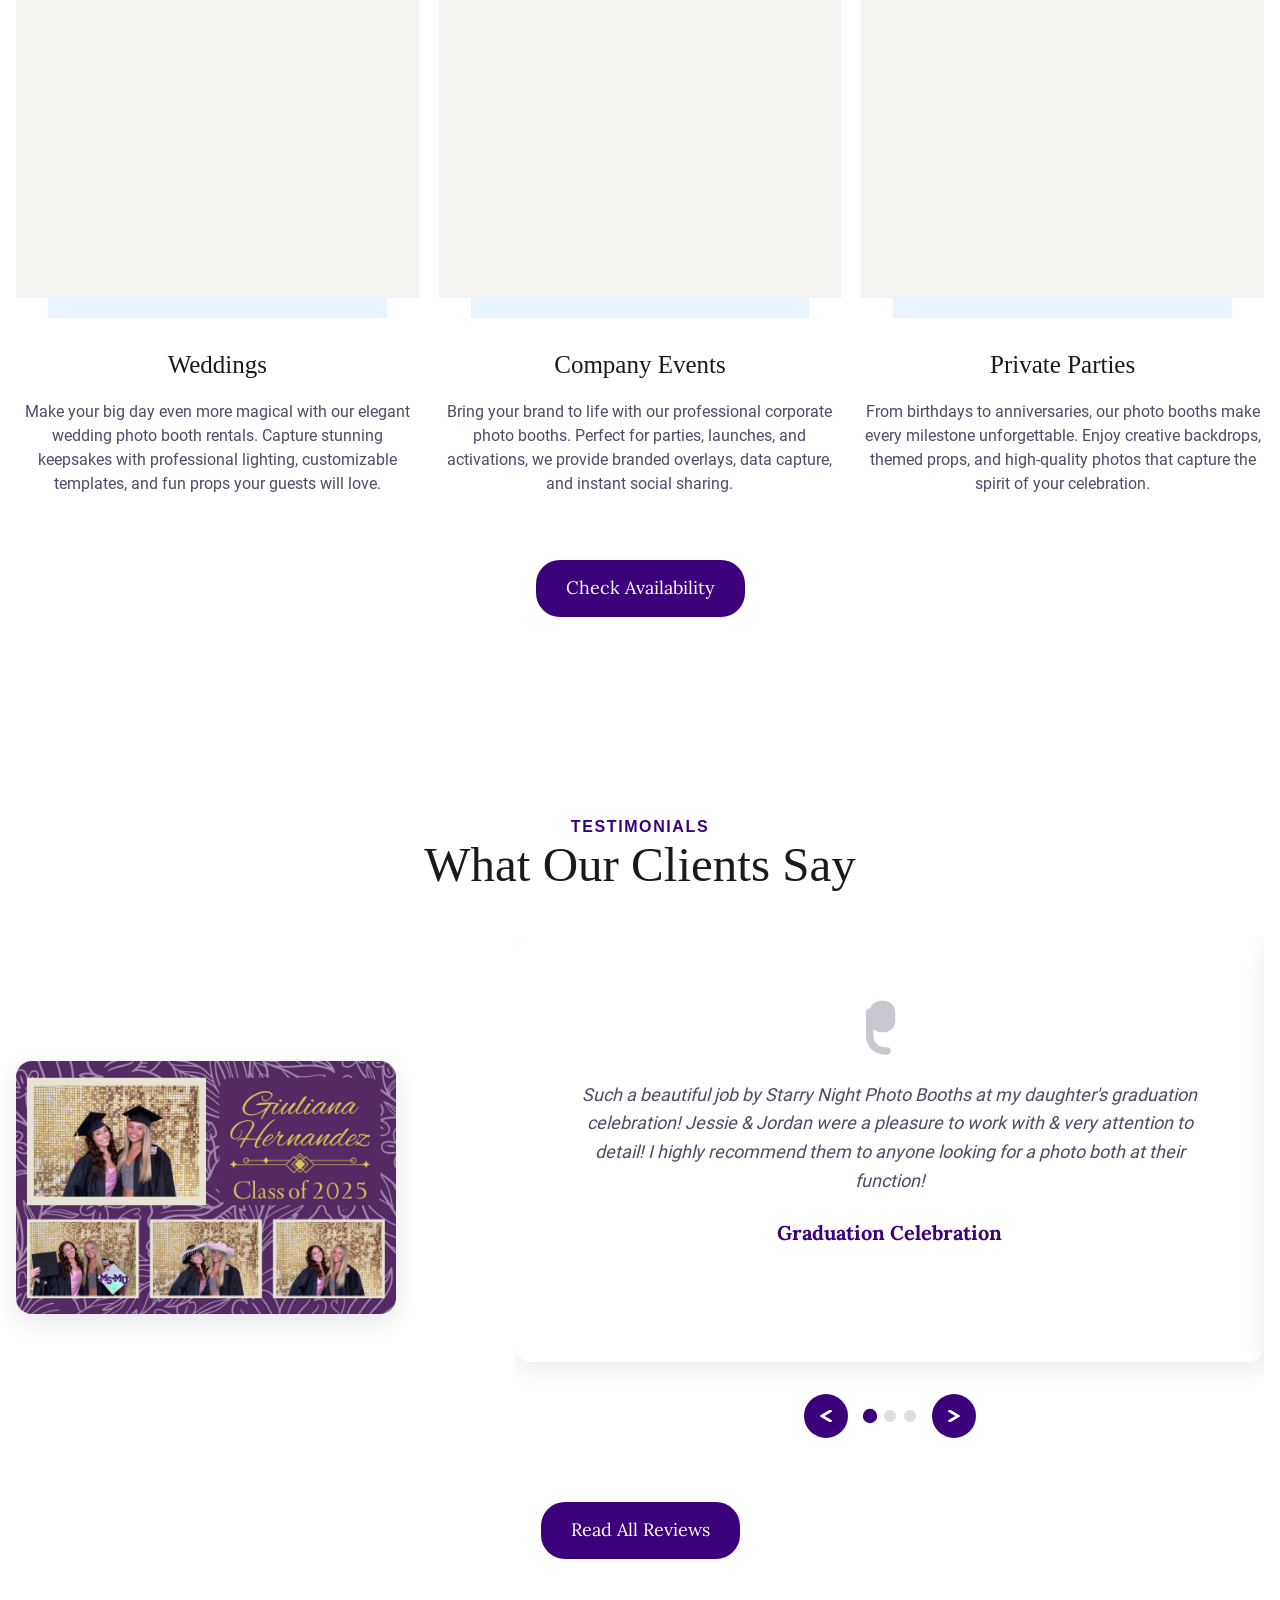
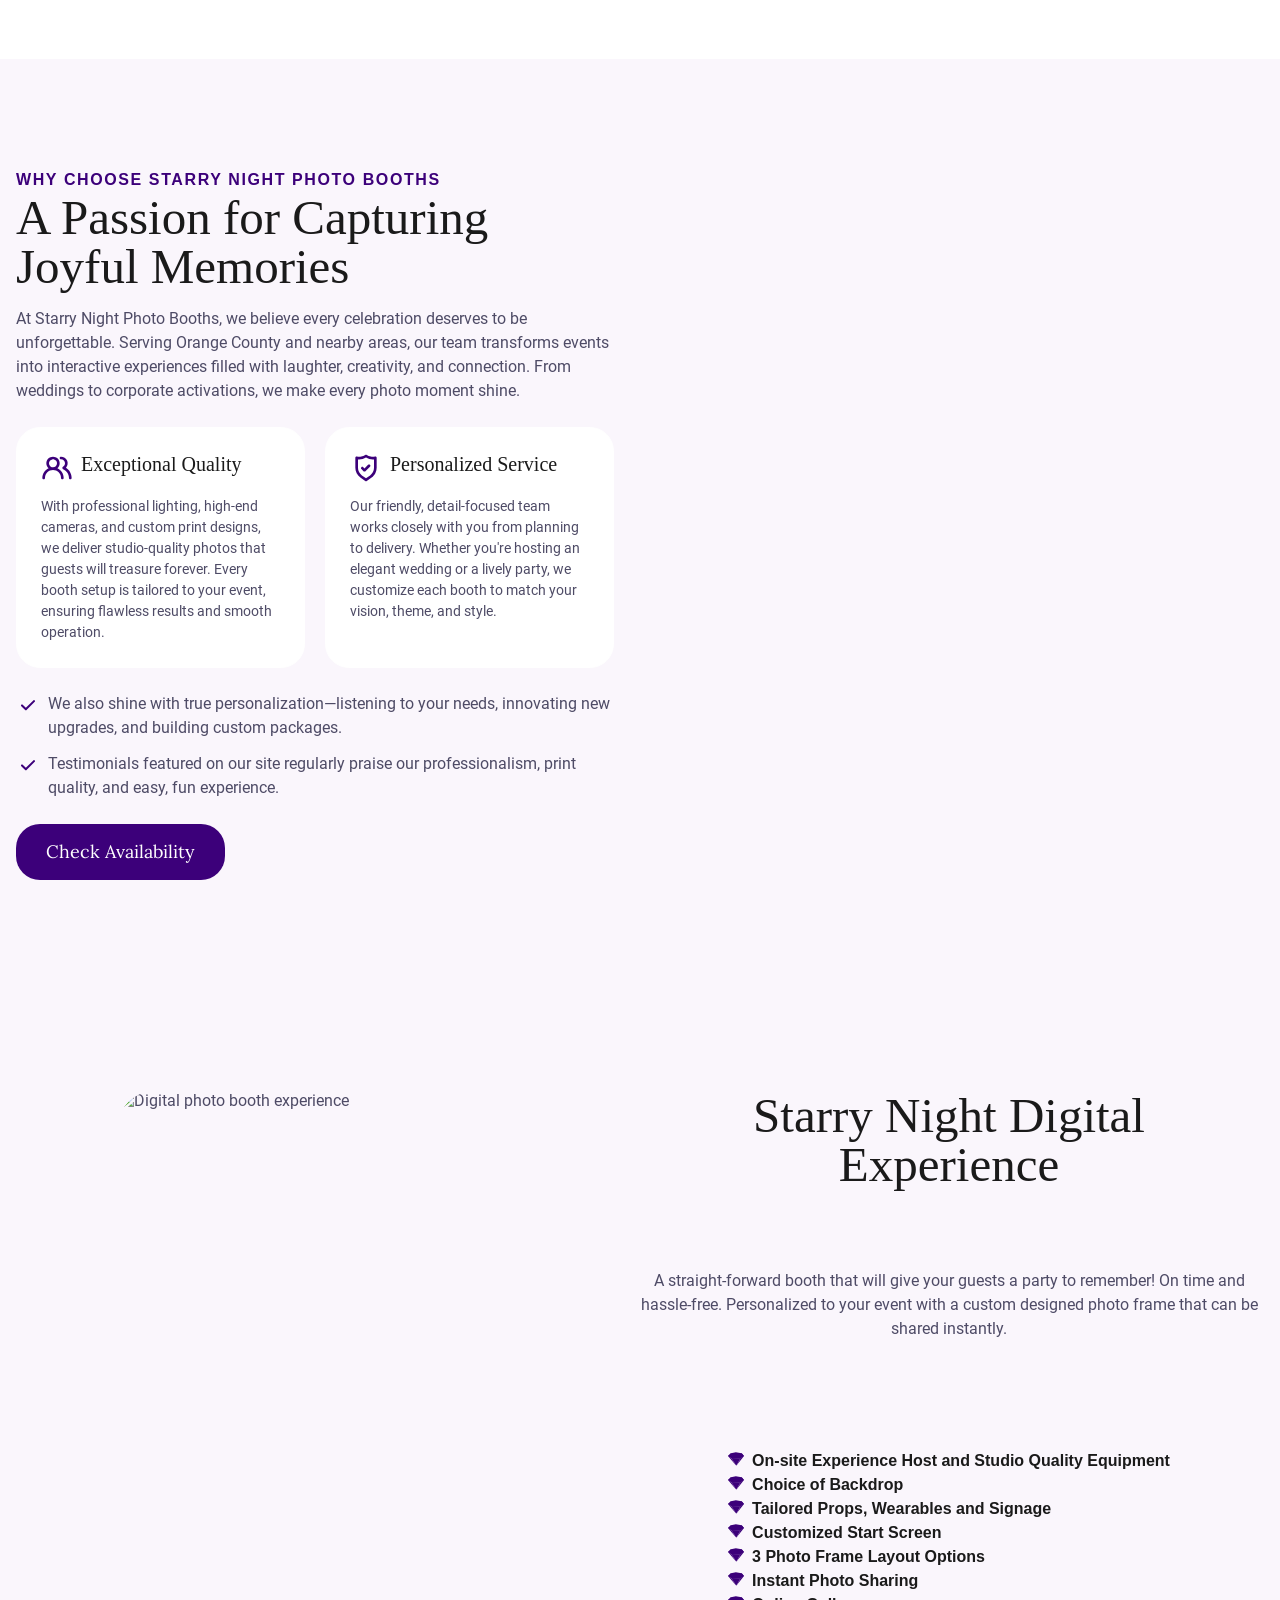
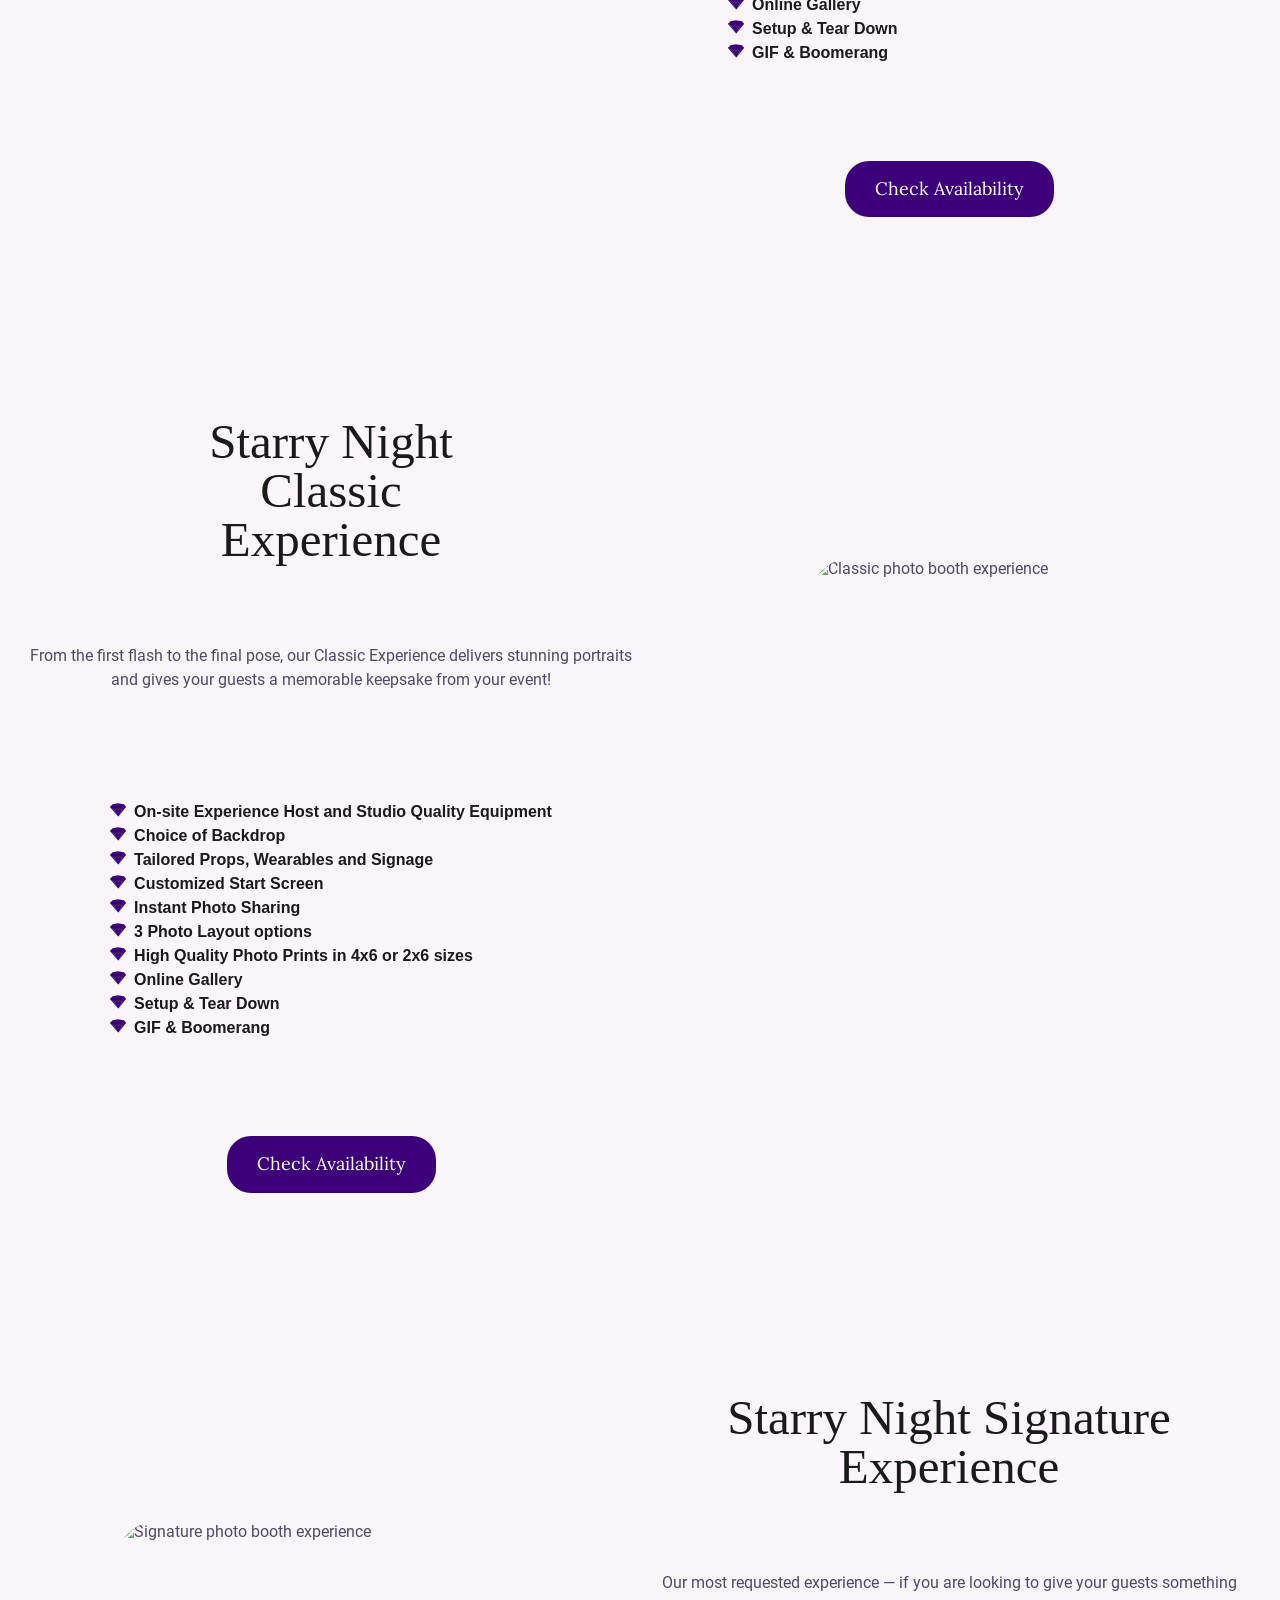
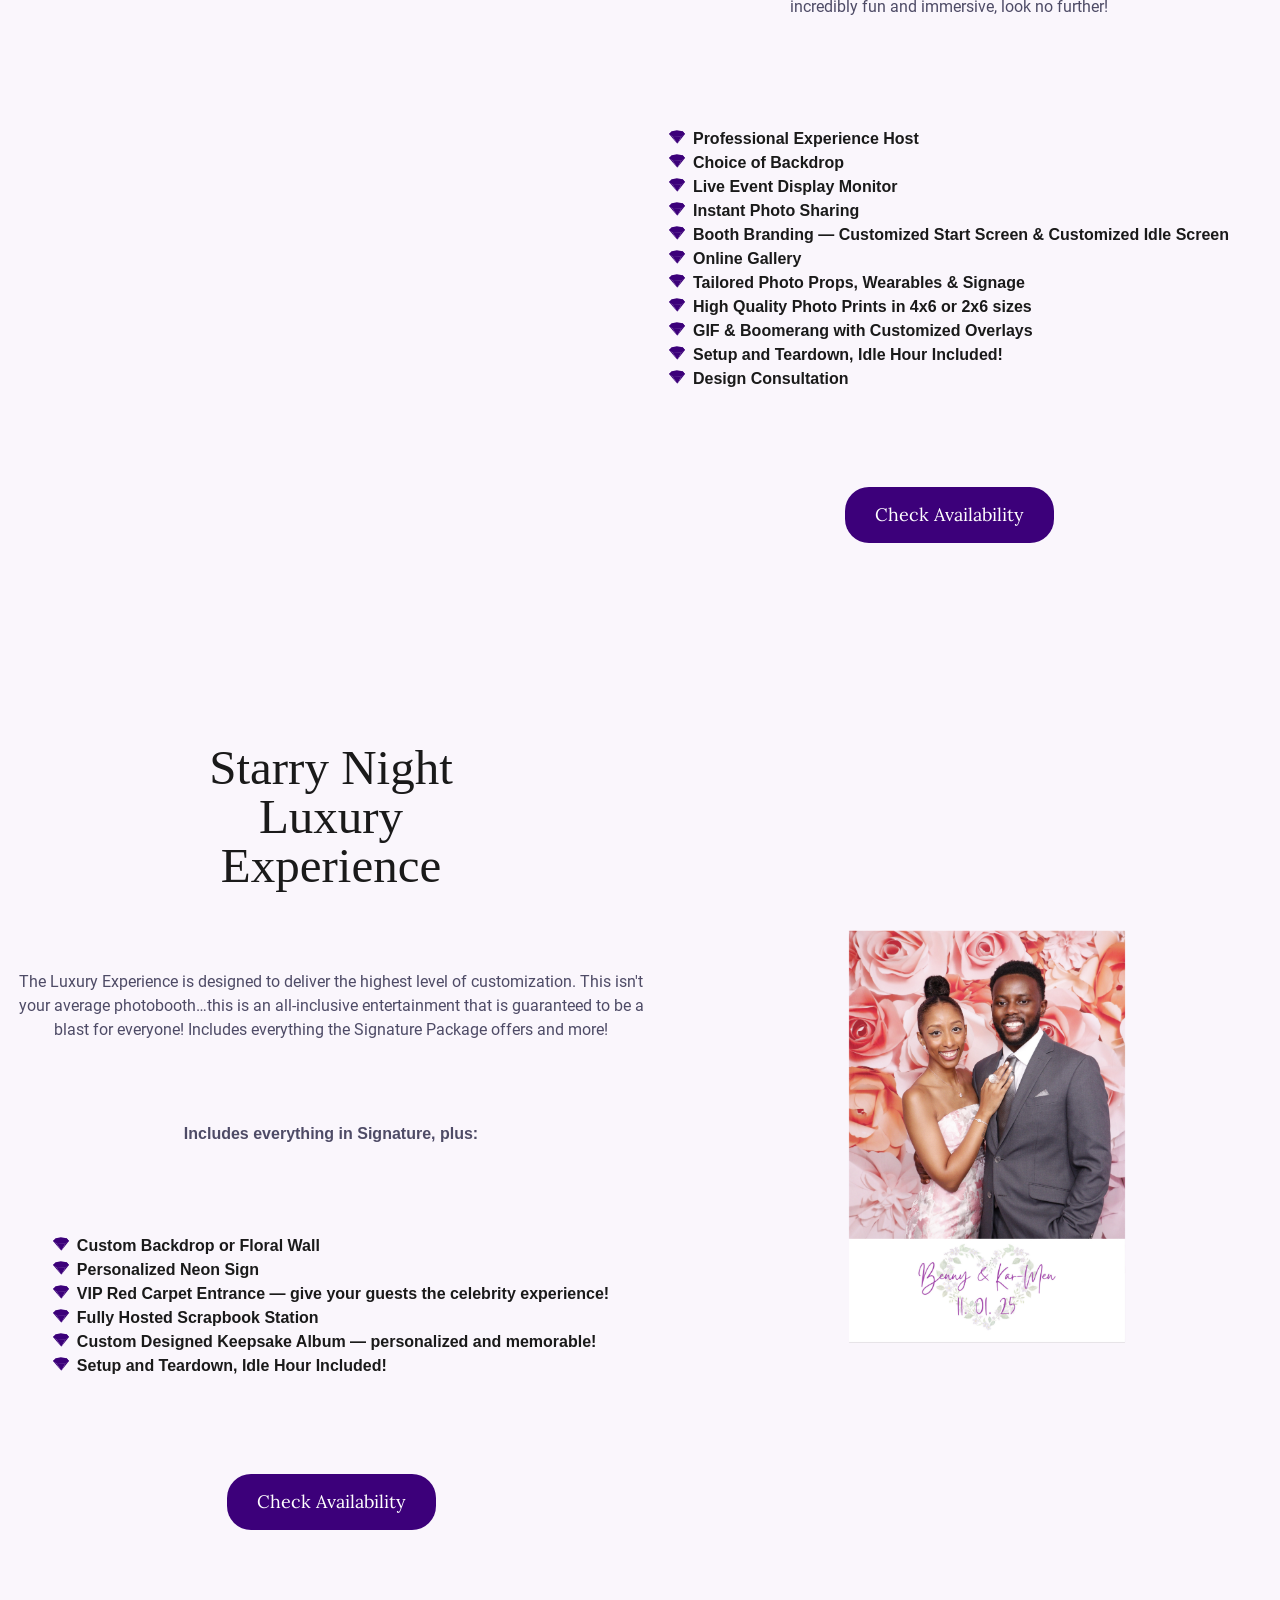
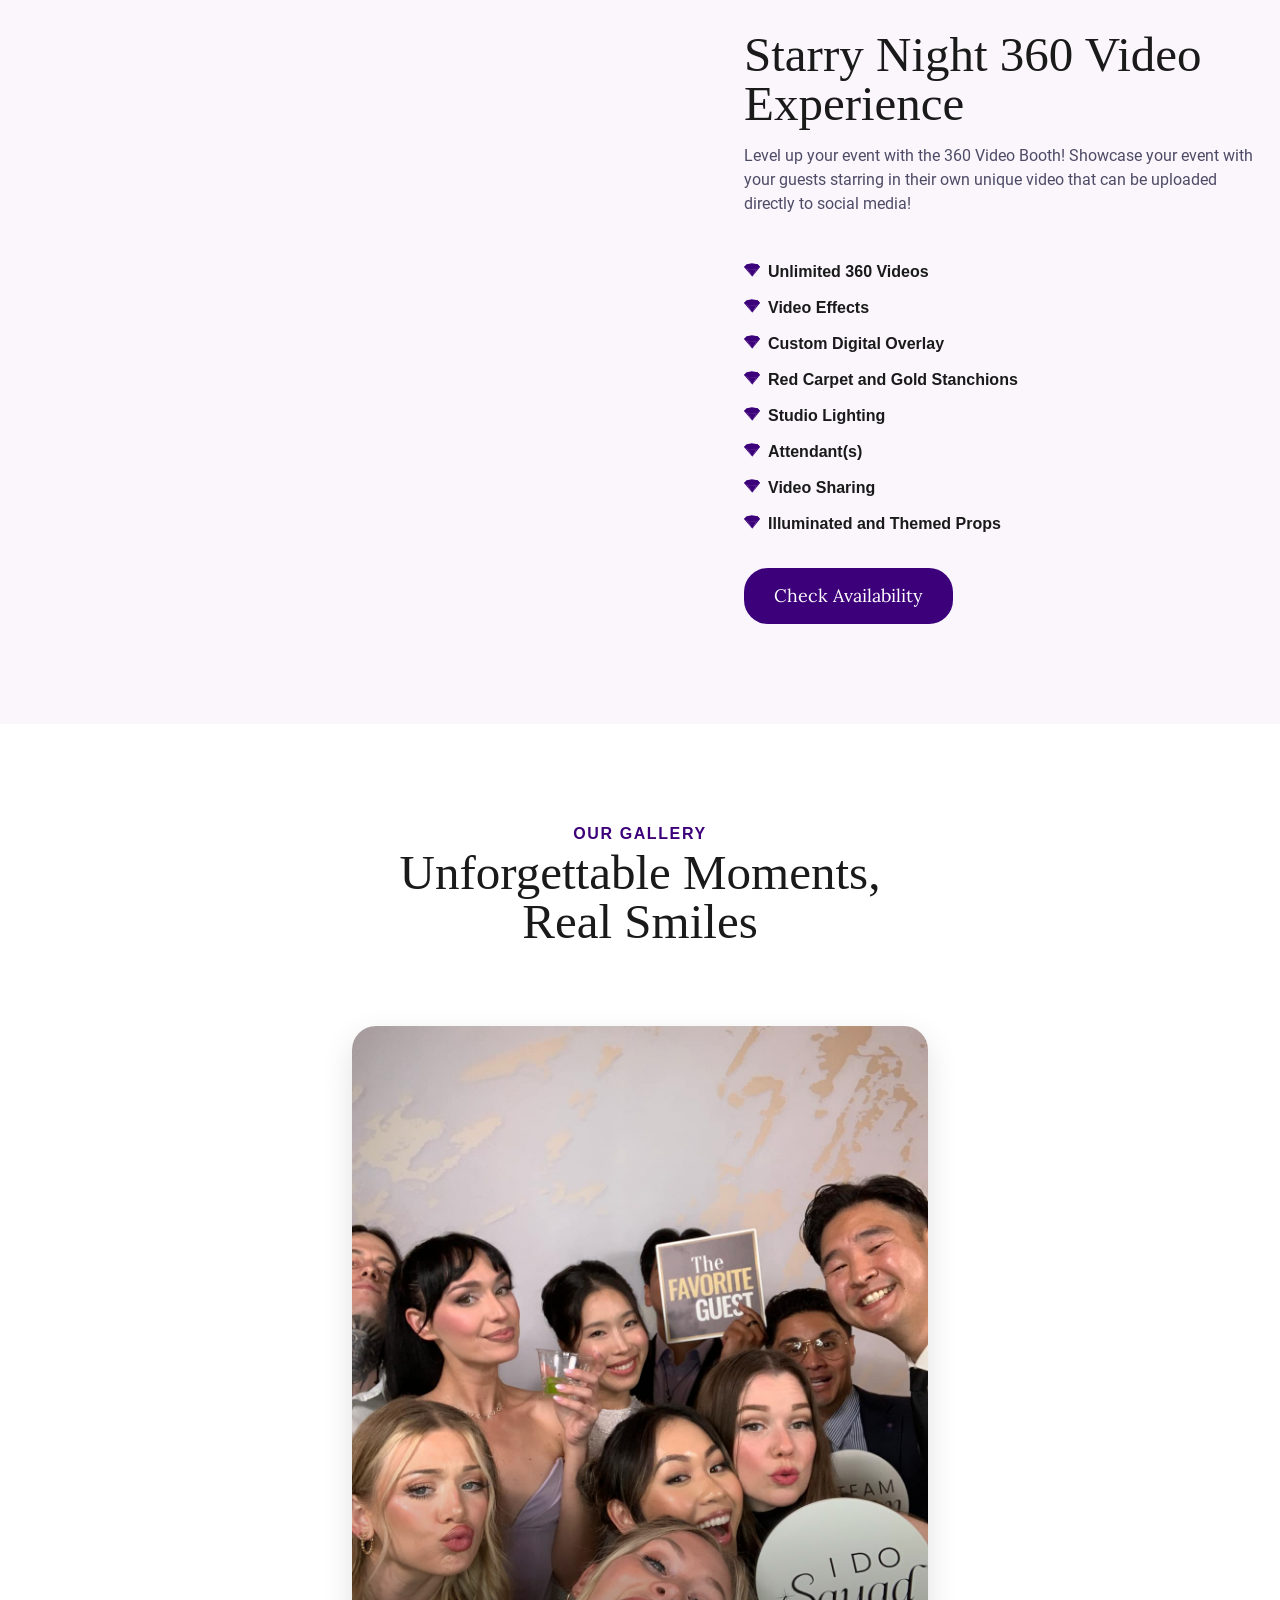
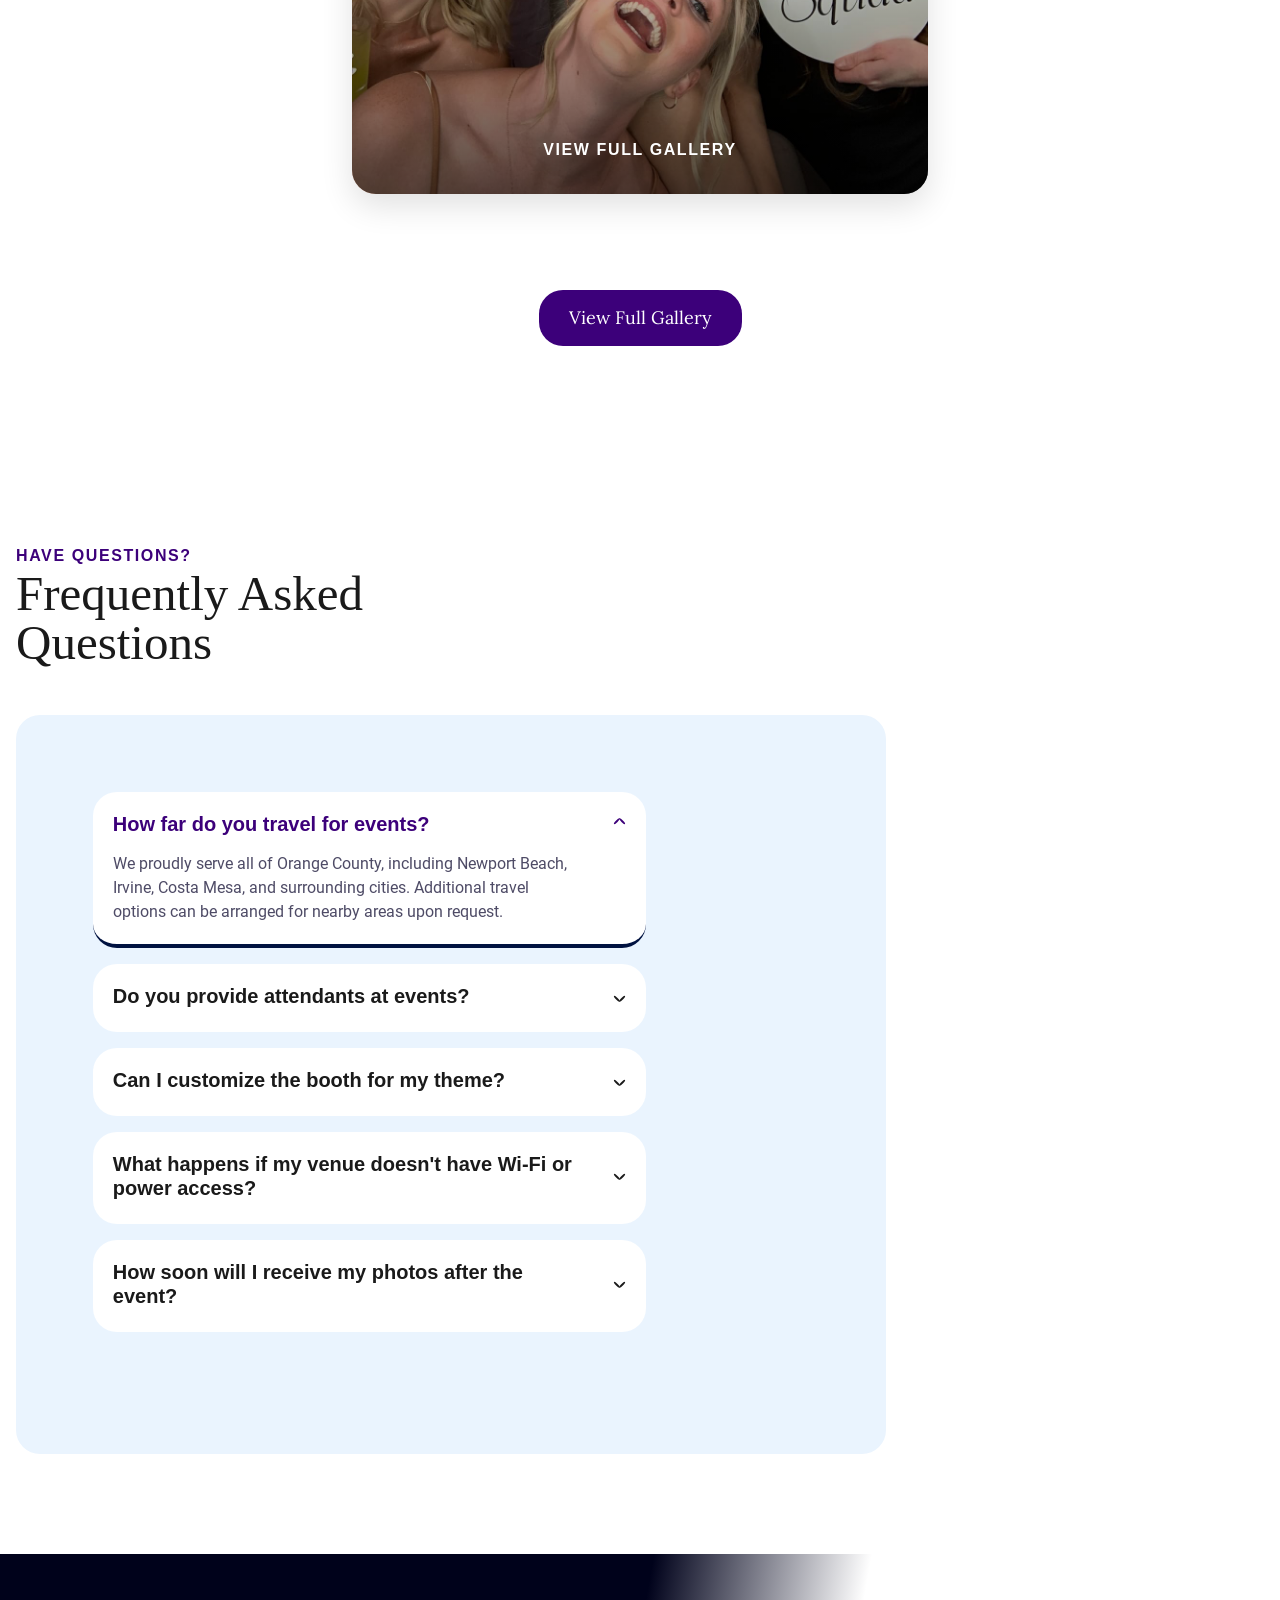
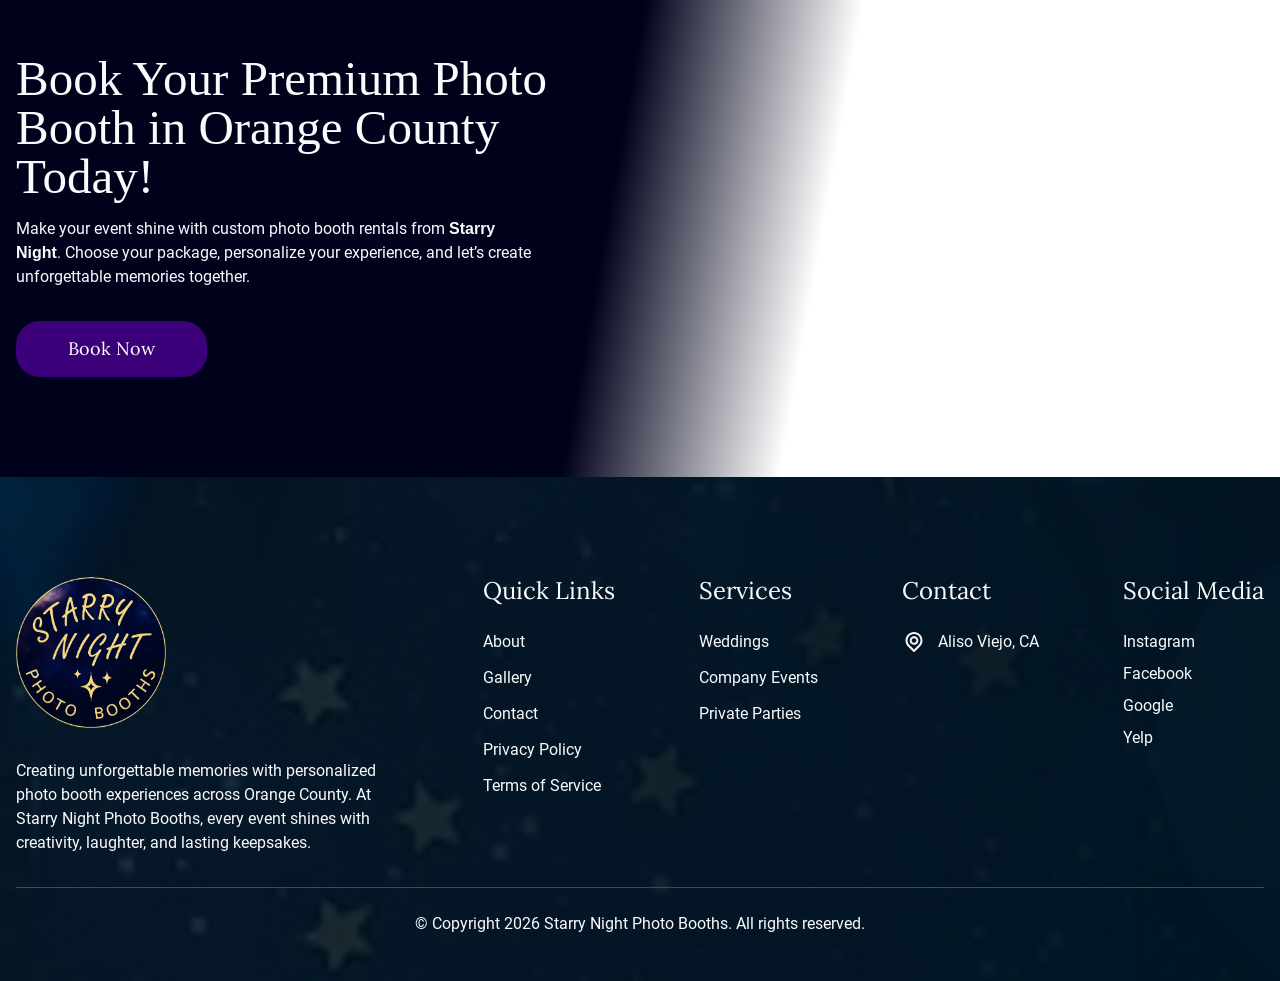
==== commit 11e56613: "Remove footer developer credit text. Delete the "Designed & Hand Coded By Out Doo It" footer line fr" ====
--- a/index.html
+++ b/index.html
@@ -228,4 +228,4 @@
                     { "@type": "Question", "name": "What happens if my venue doesn't have Wi-Fi or power access?", "acceptedAnswer": { "@type": "Answer", "text": "No problem! Our digital photo booths can operate offline and upload content once connected. We also offer portable power options for outdoor or remote venues to keep the fun going without interruption." } },
                     { "@type": "Question", "name": "How soon will I receive my photos after the event?", "acceptedAnswer": { "@type": "Answer", "text": "Guests receive digital copies instantly via text or email, and you'll receive a complete private online gallery within 24-48 hours after your event. Starry Night Photo Booths ensures every photo is beautifully preserved and easy to share." } }
                   ]
-                }</script><div class="cs-wrapper"><ul class="cs-faq-group"><li class="cs-faq-item active"><button class="cs-button"><span class="cs-button-text">How far do you travel for events?</span></button><p class="cs-item-p">We proudly serve all of Orange County, including Newport Beach, Irvine, Costa Mesa, and surrounding cities. Additional travel options can be arranged for nearby areas upon request.</p></li><li class="cs-faq-item"><button class="cs-button"><span class="cs-button-text">Do you provide attendants at events?</span></button><p class="cs-item-p">Yes! Every full-service package includes a friendly, professional attendant who ensures smooth operation, helps guests, and keeps the fun going throughout your event.</p></li><li class="cs-faq-item"><button class="cs-button"><span class="cs-button-text">Can I customize the booth for my theme?</span></button><p class="cs-item-p">Absolutely. From branded overlays to themed props and backdrops, Starry Night Photo Booths makes it easy to match your event's unique style and color palette.</p></li><li class="cs-faq-item"><button class="cs-button"><span class="cs-button-text">What happens if my venue doesn't have Wi-Fi or power access?</span></button><p class="cs-item-p">No problem! Our digital photo booths can operate offline and upload content once connected. We also offer portable power options for outdoor or remote venues to keep the fun going without interruption.</p></li><li class="cs-faq-item"><button class="cs-button"><span class="cs-button-text">How soon will I receive my photos after the event?</span></button><p class="cs-item-p">Guests receive digital copies instantly via text or email, and you'll receive a complete private online gallery within 24–48 hours after your event. Starry Night Photo Booths ensures every photo is beautifully preserved and easy to share.</p></li></ul><picture class="cs-picture"><source media="(max-width: 600px)" srcset="/assets/images/faq-photo-15812c80.avif" type="image/avif"><source media="(max-width: 1024px)" srcset="/assets/images/faq-photo-f2879085.avif" type="image/avif"><source media="(min-width: 1024px)" srcset="/assets/images/faq-photo-c65bc43d.avif" type="image/avif"><img alt="Two guests posing playfully in police hats at wedding photo booth" src="/assets/images/faq-photo-61587d67.jpeg" decoding="async" height="739" width="592" aria-hidden="true" loading="lazy"></picture></div></div></div></section><script defer>const faqItems=Array.from(document.querySelectorAll(".cs-faq-item"));for(const e of faqItems)e.addEventListener("click",(()=>e.classList.toggle("active")))</script><section id="cta-403"><div class="cs-container"><div class="cs-content"><h2 class="cs-title">Book Your Premium Photo Booth in Orange County Today!</h2><p class="cs-text">Make your event shine with custom photo booth rentals from <strong>Starry Night</strong>. Choose your package, personalize your experience, and let’s create unforgettable memories together.</p><a class="cs-button-solid" href="#" target="_blank">Book Now</a></div></div><picture class="cs-background"><source media="(max-width: 600px)" srcset="/assets/images/cta1-bf5ae7ca.avif" type="image/avif"><source media="(max-width: 1024px)" srcset="/assets/images/cta1-fa2c1f0e.avif" type="image/avif"><source media="(min-width: 1024px)" srcset="/assets/images/cta1-6aae1db0.avif" type="image/avif"><img alt="Bride and groom posing with Starry Night Photo Booth backdrop" src="/assets/images/cta1-2695320d.jpeg" decoding="async" height="523" width="1152" loading="lazy"></picture></section><script defer src="/assets/js/photo-booth-form.js"></script></main><footer id="cs-footer-1104"><div class="cs-container"><div class="cs-logo-group"><a class="cs-logo" href="/" aria-label="go back to home"><img alt="logo" src="/assets/images/logo.png" decoding="async" height="29" width="210" aria-hidden="true" loading="lazy" class="cs-logo-img"></a><p class="cs-text">Creating unforgettable memories with personalized photo booth experiences across Orange County. At Starry Night Photo Booths, every event shines with creativity, laughter, and lasting keepsakes.</p></div><ul class="cs-nav"><li class="cs-nav-li"><span class="cs-header">Quick Links</span></li><li class="cs-nav-li"><a class="cs-nav-link" href="/about/">About</a></li><li class="cs-nav-li"><a class="cs-nav-link" href="/gallery/">Gallery</a></li><li class="cs-nav-li"><a class="cs-nav-link" href="/contact/">Contact</a></li><li class="cs-nav-li"><a class="cs-nav-link" href="/privacy-policy/">Privacy Policy</a></li><li class="cs-nav-li"><a class="cs-nav-link" href="/terms-of-use/">Terms of Service</a></li></ul><ul class="cs-nav"><li class="cs-nav-li"><span class="cs-header">Services</span></li><li class="cs-nav-li"><a class="cs-nav-link" href="/weddings/">Weddings</a></li><li class="cs-nav-li"><a class="cs-nav-link" href="/company-events/">Company Events</a></li><li class="cs-nav-li"><a class="cs-nav-link" href="/private-parties/">Private Parties</a></li></ul><ul class="cs-nav"><li class="cs-nav-li"><span class="cs-header">Contact</span></li><li class="cs-nav-li"><img alt="email" src="/assets/svgs/location-2.svg" decoding="async" height="24" width="24" aria-hidden="true" loading="lazy" class="cs-icon"> <a class="cs-nav-link cs-email" href="https://maps.app.goo.gl/A2kbSHyK4jvgRMyG9">Aliso Viejo, CA</a></li></ul><div class="cs-info"><span class="cs-header">Social Media</span><div class="cs-social-links"><a class="cs-link" href="https://www.instagram.com/starrynightphotobooths?utm_source=ig_web_button_share_sheet&igsh=ZDNlZDc0MzIxNw==" target="_blank" rel="noopener">Instagram </a><a class="cs-link" href="https://www.facebook.com/profile.php?id=61573840318283" target="_blank" rel="noopener">Facebook </a><a class="cs-link" href="https://maps.app.goo.gl/E7cmXjYi2TqzCFae6" target="_blank" rel="noopener">Google </a><a class="cs-link" href="https://www.yelp.com/biz/starry-night-photo-booths-aliso-viejo" target="_blank" rel="noopener">Yelp</a></div></div></div><div class="cs-bottom"><span class="cs-copyright">© Copyright 2026 Starry Night Photo Booths. All rights reserved.</span><br><span class="cs-copyright">Designed & Hand Coded By <a class="cs-copyright-link" href="https://outdooit.com" target="_blank">Out Doo It</a></span></div><picture class="cs-background"><source media="(max-width: 600px)" srcset="/assets/images/footerBg-2a670e4c.avif" type="image/avif"><source media="(max-width: 1024px)" srcset="/assets/images/footerBg-083204af.avif" type="image/avif"><source media="(min-width: 1024px)" srcset="/assets/images/footerBg-3166d302.avif" type="image/avif"><img alt="Blue balloon and star backdrop design" src="/assets/images/footerBg-06f99ec3.jpeg" decoding="async" height="613" width="1920" loading="lazy"></picture></footer><script>function loadUmami(){var e=document.getElementsByTagName("head")[0],t=document.createElement("script");t.defer=!0,t.src="https://cloud.umami.is/script.js",t.setAttribute("data-website-id","34caf924-b458-4331-84d9-d3a0080179b3"),e.appendChild(t),document.removeEventListener("scroll",loadUmami)}document.addEventListener("scroll",loadUmami)</script></body></html>
+                }</script><div class="cs-wrapper"><ul class="cs-faq-group"><li class="cs-faq-item active"><button class="cs-button"><span class="cs-button-text">How far do you travel for events?</span></button><p class="cs-item-p">We proudly serve all of Orange County, including Newport Beach, Irvine, Costa Mesa, and surrounding cities. Additional travel options can be arranged for nearby areas upon request.</p></li><li class="cs-faq-item"><button class="cs-button"><span class="cs-button-text">Do you provide attendants at events?</span></button><p class="cs-item-p">Yes! Every full-service package includes a friendly, professional attendant who ensures smooth operation, helps guests, and keeps the fun going throughout your event.</p></li><li class="cs-faq-item"><button class="cs-button"><span class="cs-button-text">Can I customize the booth for my theme?</span></button><p class="cs-item-p">Absolutely. From branded overlays to themed props and backdrops, Starry Night Photo Booths makes it easy to match your event's unique style and color palette.</p></li><li class="cs-faq-item"><button class="cs-button"><span class="cs-button-text">What happens if my venue doesn't have Wi-Fi or power access?</span></button><p class="cs-item-p">No problem! Our digital photo booths can operate offline and upload content once connected. We also offer portable power options for outdoor or remote venues to keep the fun going without interruption.</p></li><li class="cs-faq-item"><button class="cs-button"><span class="cs-button-text">How soon will I receive my photos after the event?</span></button><p class="cs-item-p">Guests receive digital copies instantly via text or email, and you'll receive a complete private online gallery within 24–48 hours after your event. Starry Night Photo Booths ensures every photo is beautifully preserved and easy to share.</p></li></ul><picture class="cs-picture"><source media="(max-width: 600px)" srcset="/assets/images/faq-photo-15812c80.avif" type="image/avif"><source media="(max-width: 1024px)" srcset="/assets/images/faq-photo-f2879085.avif" type="image/avif"><source media="(min-width: 1024px)" srcset="/assets/images/faq-photo-c65bc43d.avif" type="image/avif"><img alt="Two guests posing playfully in police hats at wedding photo booth" src="/assets/images/faq-photo-61587d67.jpeg" decoding="async" height="739" width="592" aria-hidden="true" loading="lazy"></picture></div></div></div></section><script defer>const faqItems=Array.from(document.querySelectorAll(".cs-faq-item"));for(const e of faqItems)e.addEventListener("click",(()=>e.classList.toggle("active")))</script><section id="cta-403"><div class="cs-container"><div class="cs-content"><h2 class="cs-title">Book Your Premium Photo Booth in Orange County Today!</h2><p class="cs-text">Make your event shine with custom photo booth rentals from <strong>Starry Night</strong>. Choose your package, personalize your experience, and let’s create unforgettable memories together.</p><a class="cs-button-solid" href="#" target="_blank">Book Now</a></div></div><picture class="cs-background"><source media="(max-width: 600px)" srcset="/assets/images/cta1-bf5ae7ca.avif" type="image/avif"><source media="(max-width: 1024px)" srcset="/assets/images/cta1-fa2c1f0e.avif" type="image/avif"><source media="(min-width: 1024px)" srcset="/assets/images/cta1-6aae1db0.avif" type="image/avif"><img alt="Bride and groom posing with Starry Night Photo Booth backdrop" src="/assets/images/cta1-2695320d.jpeg" decoding="async" height="523" width="1152" loading="lazy"></picture></section><script defer src="/assets/js/photo-booth-form.js"></script></main><footer id="cs-footer-1104"><div class="cs-container"><div class="cs-logo-group"><a class="cs-logo" href="/" aria-label="go back to home"><img alt="logo" src="/assets/images/logo.png" decoding="async" height="29" width="210" aria-hidden="true" loading="lazy" class="cs-logo-img"></a><p class="cs-text">Creating unforgettable memories with personalized photo booth experiences across Orange County. At Starry Night Photo Booths, every event shines with creativity, laughter, and lasting keepsakes.</p></div><ul class="cs-nav"><li class="cs-nav-li"><span class="cs-header">Quick Links</span></li><li class="cs-nav-li"><a class="cs-nav-link" href="/about/">About</a></li><li class="cs-nav-li"><a class="cs-nav-link" href="/gallery/">Gallery</a></li><li class="cs-nav-li"><a class="cs-nav-link" href="/contact/">Contact</a></li><li class="cs-nav-li"><a class="cs-nav-link" href="/privacy-policy/">Privacy Policy</a></li><li class="cs-nav-li"><a class="cs-nav-link" href="/terms-of-use/">Terms of Service</a></li></ul><ul class="cs-nav"><li class="cs-nav-li"><span class="cs-header">Services</span></li><li class="cs-nav-li"><a class="cs-nav-link" href="/weddings/">Weddings</a></li><li class="cs-nav-li"><a class="cs-nav-link" href="/company-events/">Company Events</a></li><li class="cs-nav-li"><a class="cs-nav-link" href="/private-parties/">Private Parties</a></li></ul><ul class="cs-nav"><li class="cs-nav-li"><span class="cs-header">Contact</span></li><li class="cs-nav-li"><img alt="email" src="/assets/svgs/location-2.svg" decoding="async" height="24" width="24" aria-hidden="true" loading="lazy" class="cs-icon"> <a class="cs-nav-link cs-email" href="https://maps.app.goo.gl/A2kbSHyK4jvgRMyG9">Aliso Viejo, CA</a></li></ul><div class="cs-info"><span class="cs-header">Social Media</span><div class="cs-social-links"><a class="cs-link" href="https://www.instagram.com/starrynightphotobooths?utm_source=ig_web_button_share_sheet&igsh=ZDNlZDc0MzIxNw==" target="_blank" rel="noopener">Instagram </a><a class="cs-link" href="https://www.facebook.com/profile.php?id=61573840318283" target="_blank" rel="noopener">Facebook </a><a class="cs-link" href="https://maps.app.goo.gl/E7cmXjYi2TqzCFae6" target="_blank" rel="noopener">Google </a><a class="cs-link" href="https://www.yelp.com/biz/starry-night-photo-booths-aliso-viejo" target="_blank" rel="noopener">Yelp</a></div></div></div><div class="cs-bottom"><span class="cs-copyright">© Copyright 2026 Starry Night Photo Booths. All rights reserved.</span><br></div><picture class="cs-background"><source media="(max-width: 600px)" srcset="/assets/images/footerBg-2a670e4c.avif" type="image/avif"><source media="(max-width: 1024px)" srcset="/assets/images/footerBg-083204af.avif" type="image/avif"><source media="(min-width: 1024px)" srcset="/assets/images/footerBg-3166d302.avif" type="image/avif"><img alt="Blue balloon and star backdrop design" src="/assets/images/footerBg-06f99ec3.jpeg" decoding="async" height="613" width="1920" loading="lazy"></picture></footer><script>function loadUmami(){var e=document.getElementsByTagName("head")[0],t=document.createElement("script");t.defer=!0,t.src="https://cloud.umami.is/script.js",t.setAttribute("data-website-id","34caf924-b458-4331-84d9-d3a0080179b3"),e.appendChild(t),document.removeEventListener("scroll",loadUmami)}document.addEventListener("scroll",loadUmami)</script></body></html>
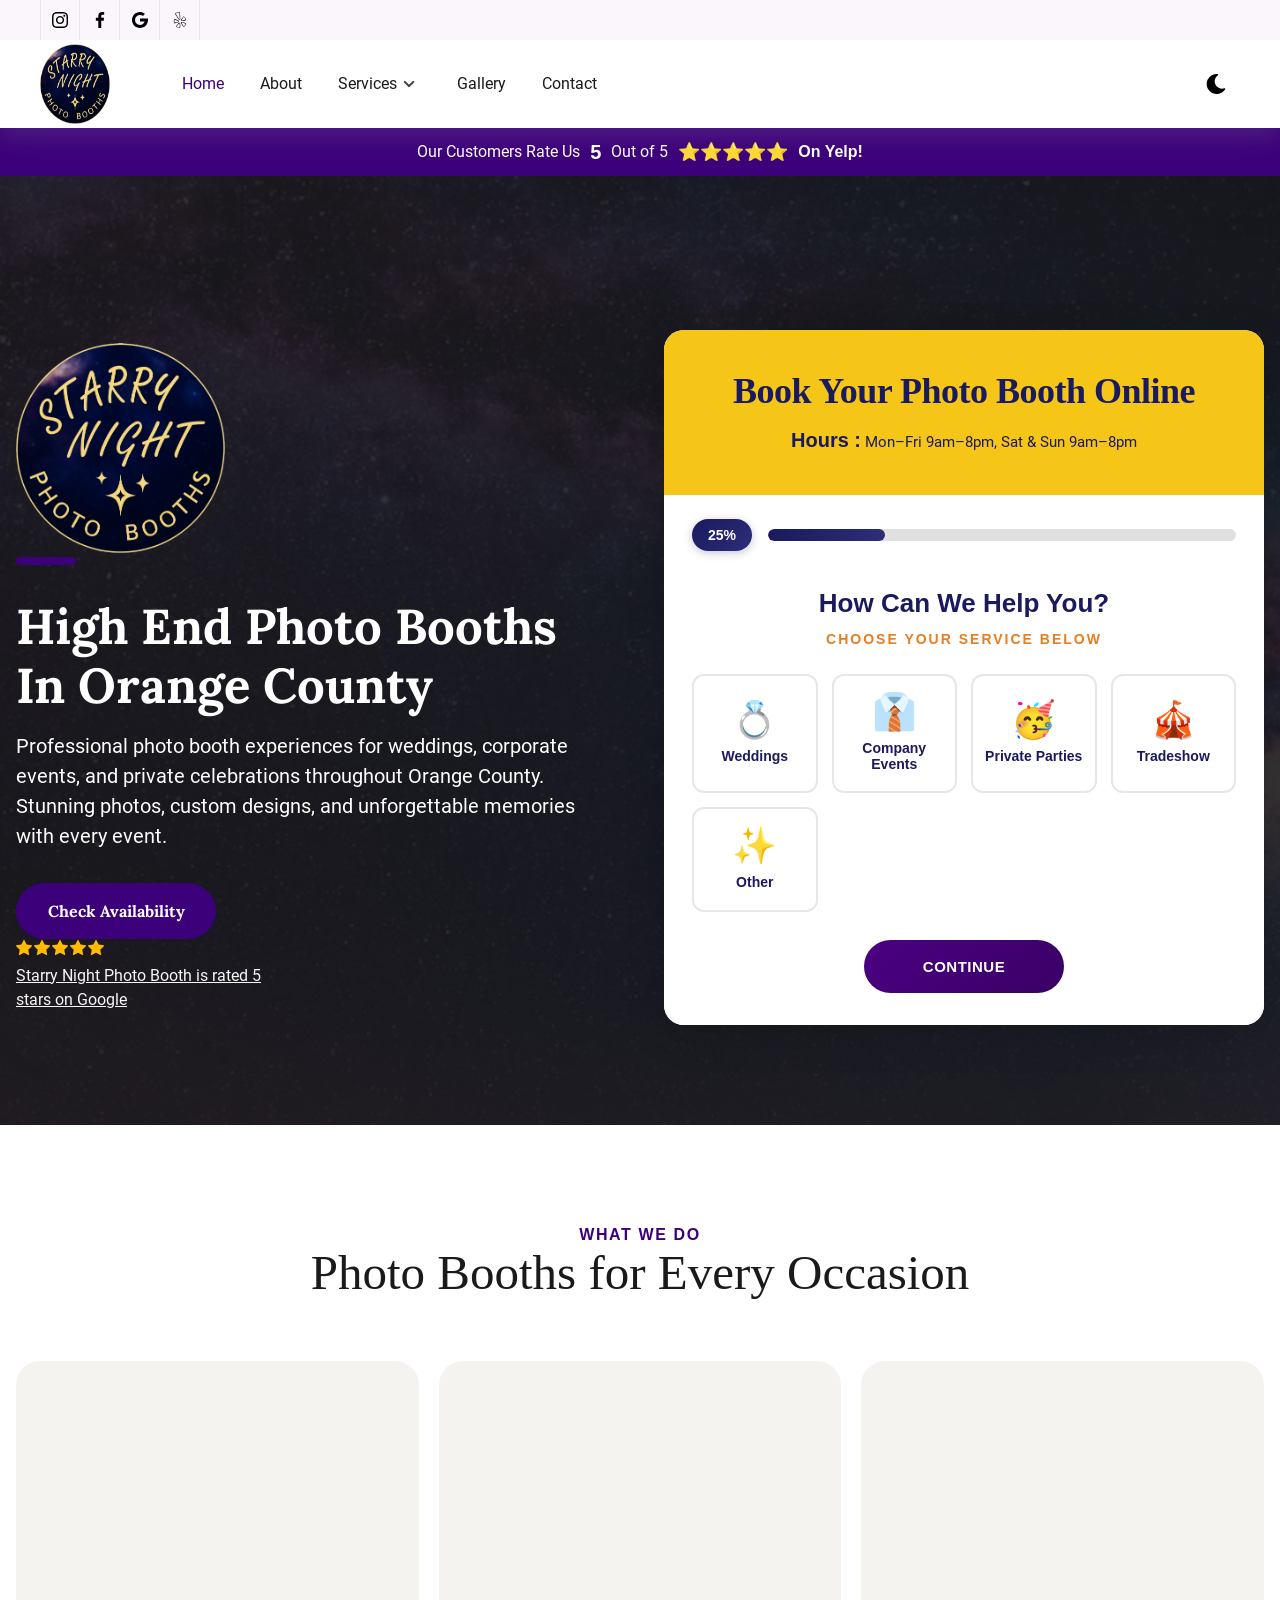
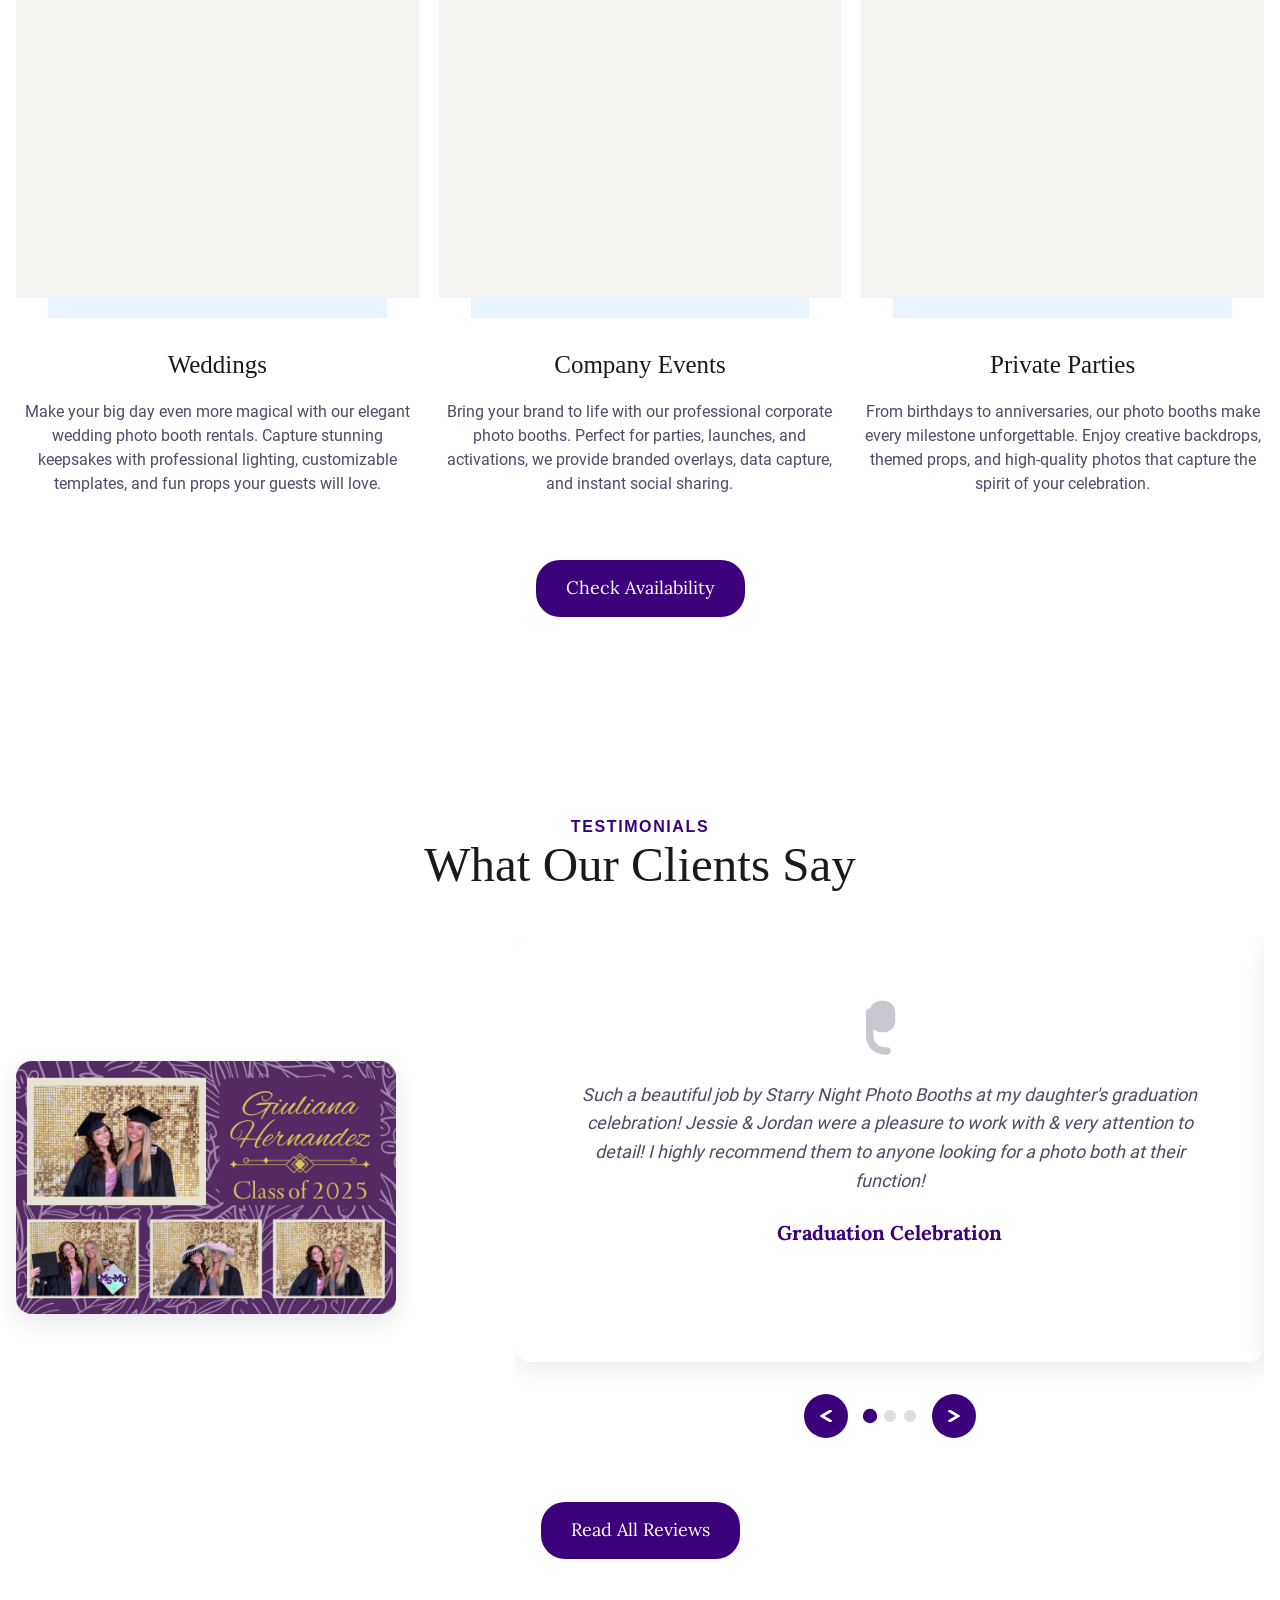
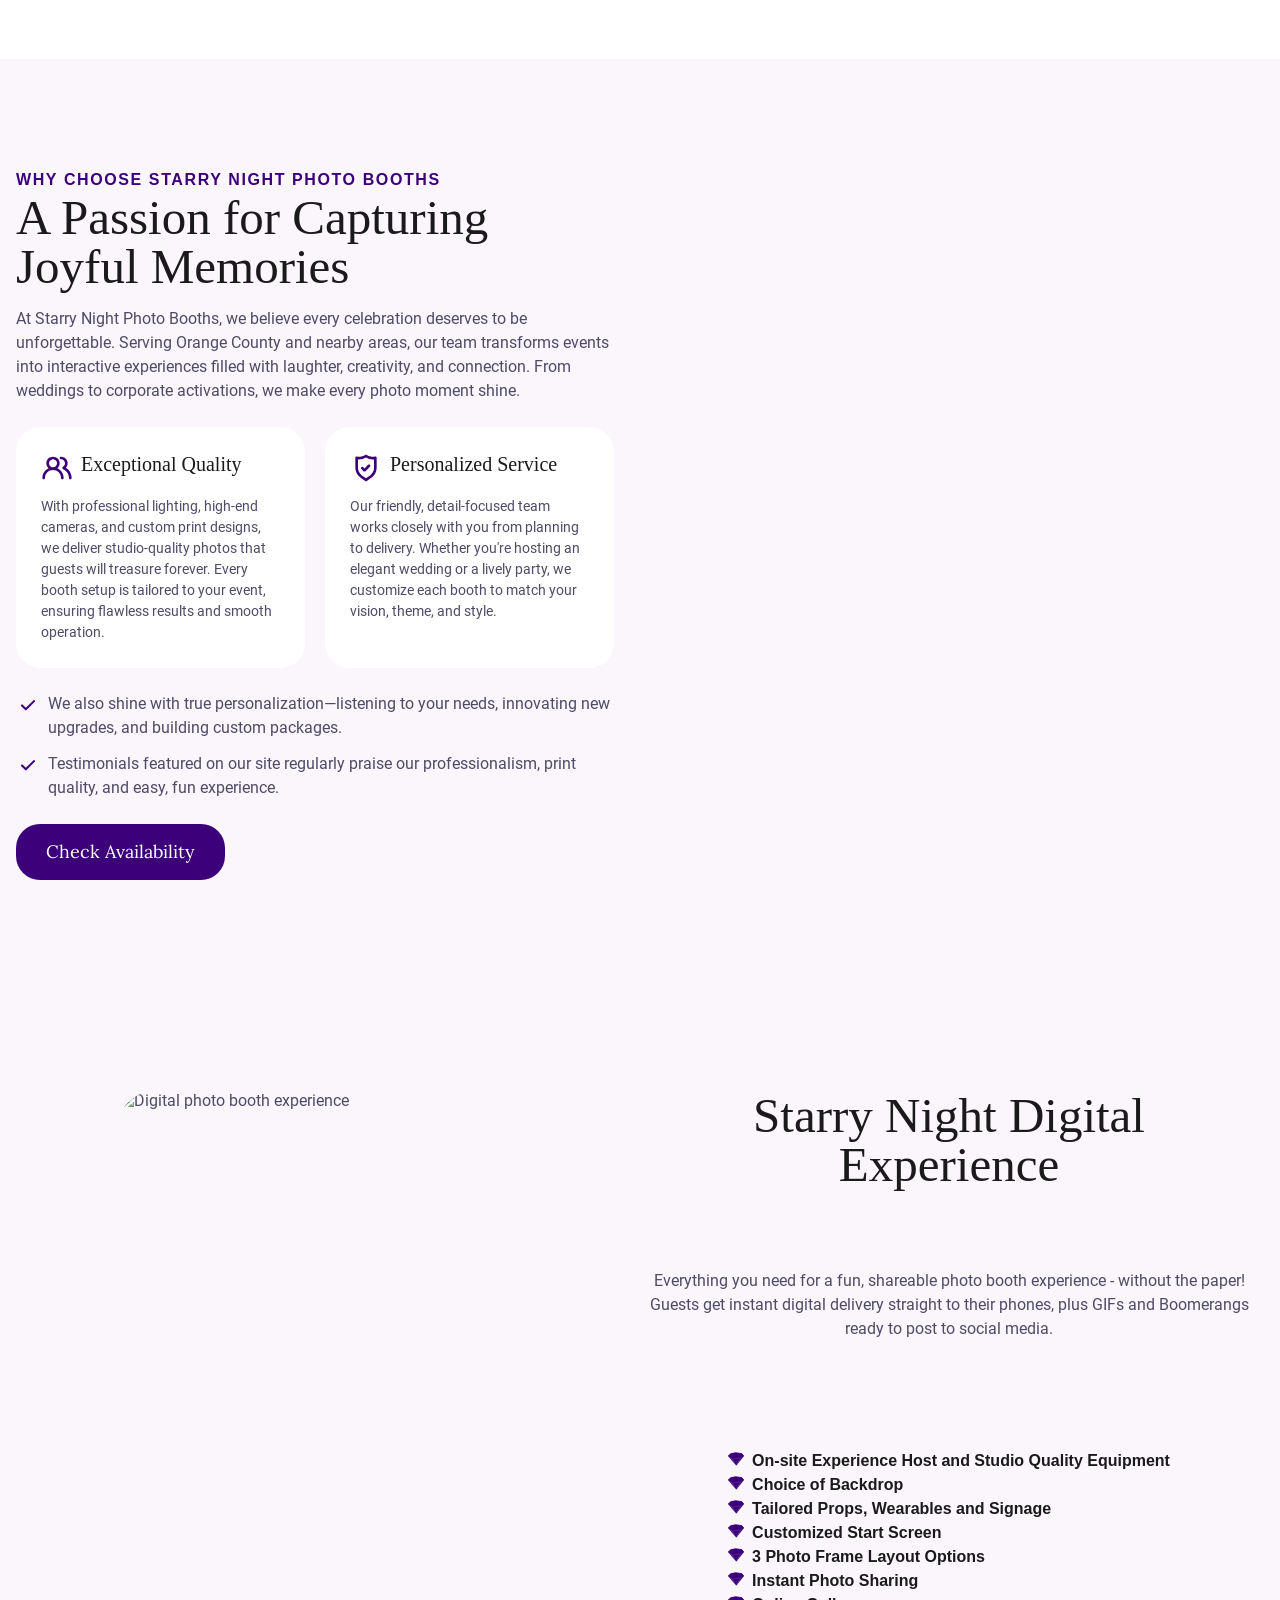
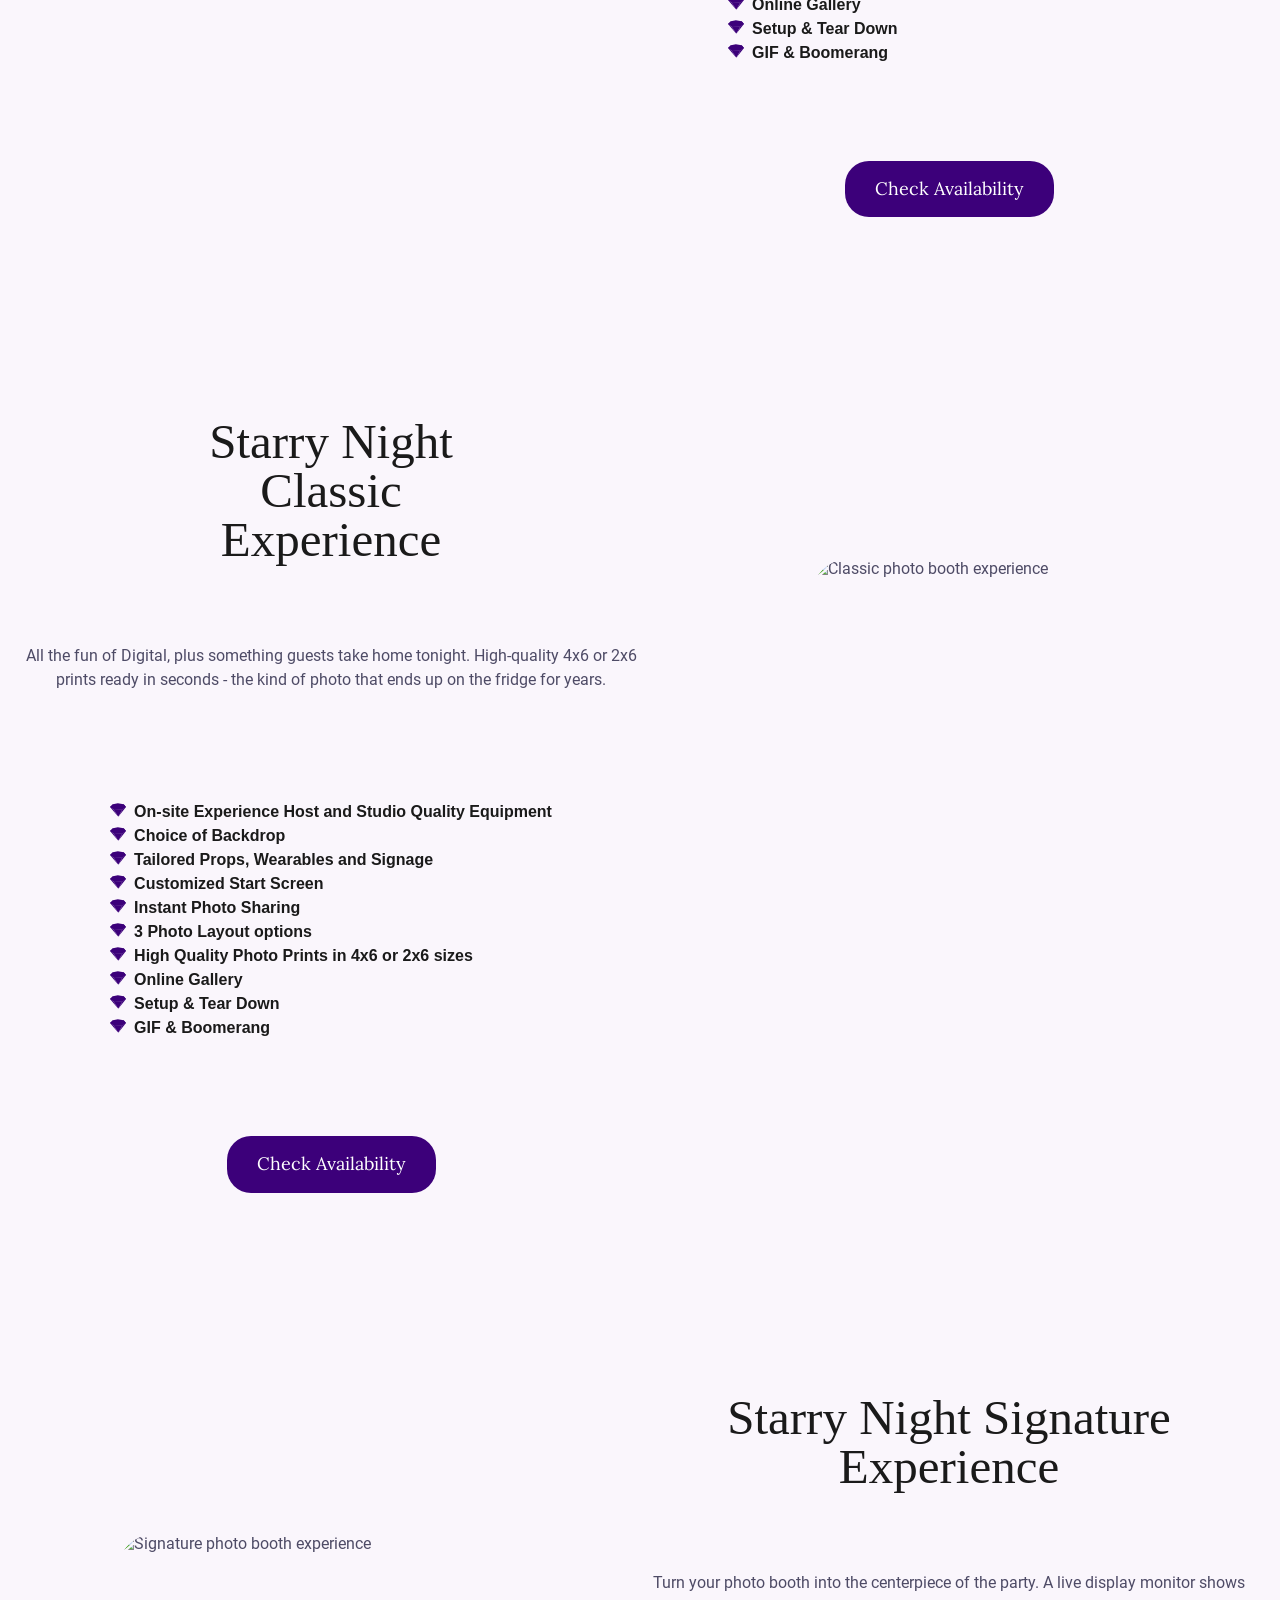
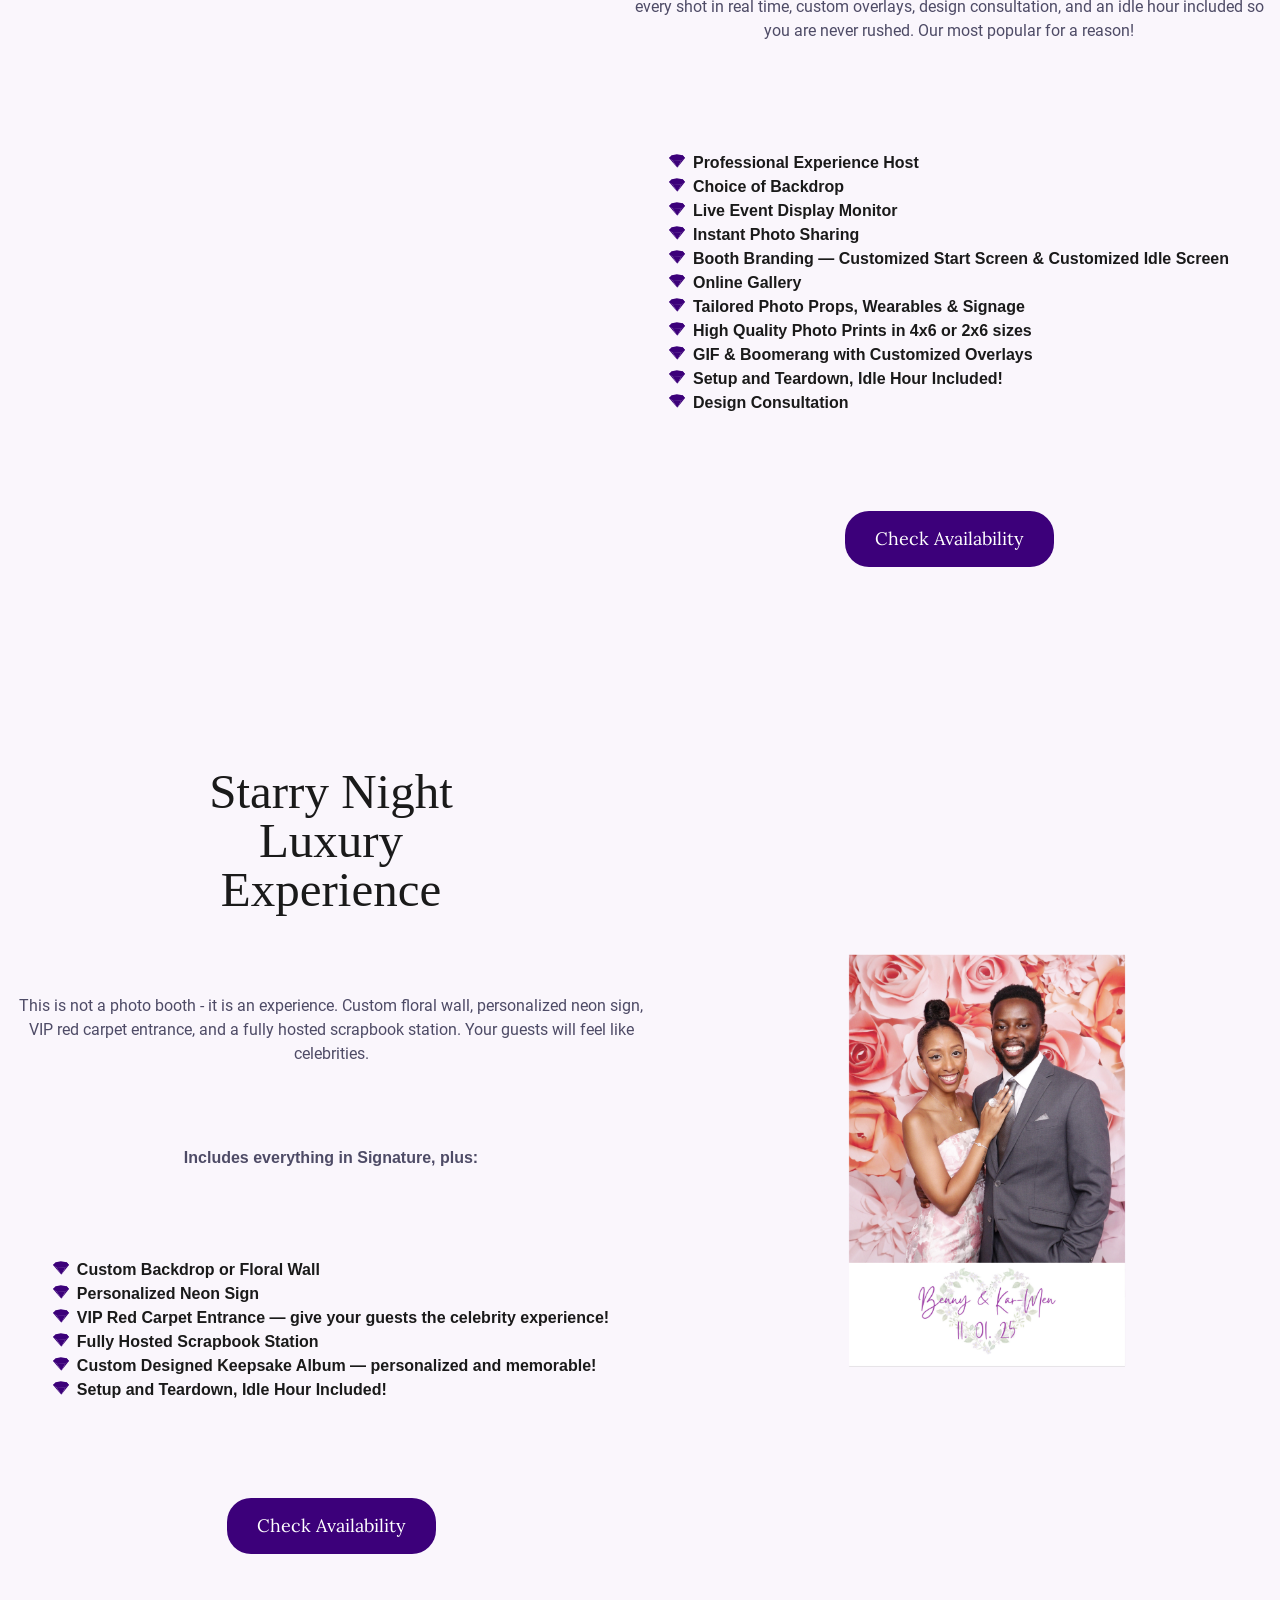
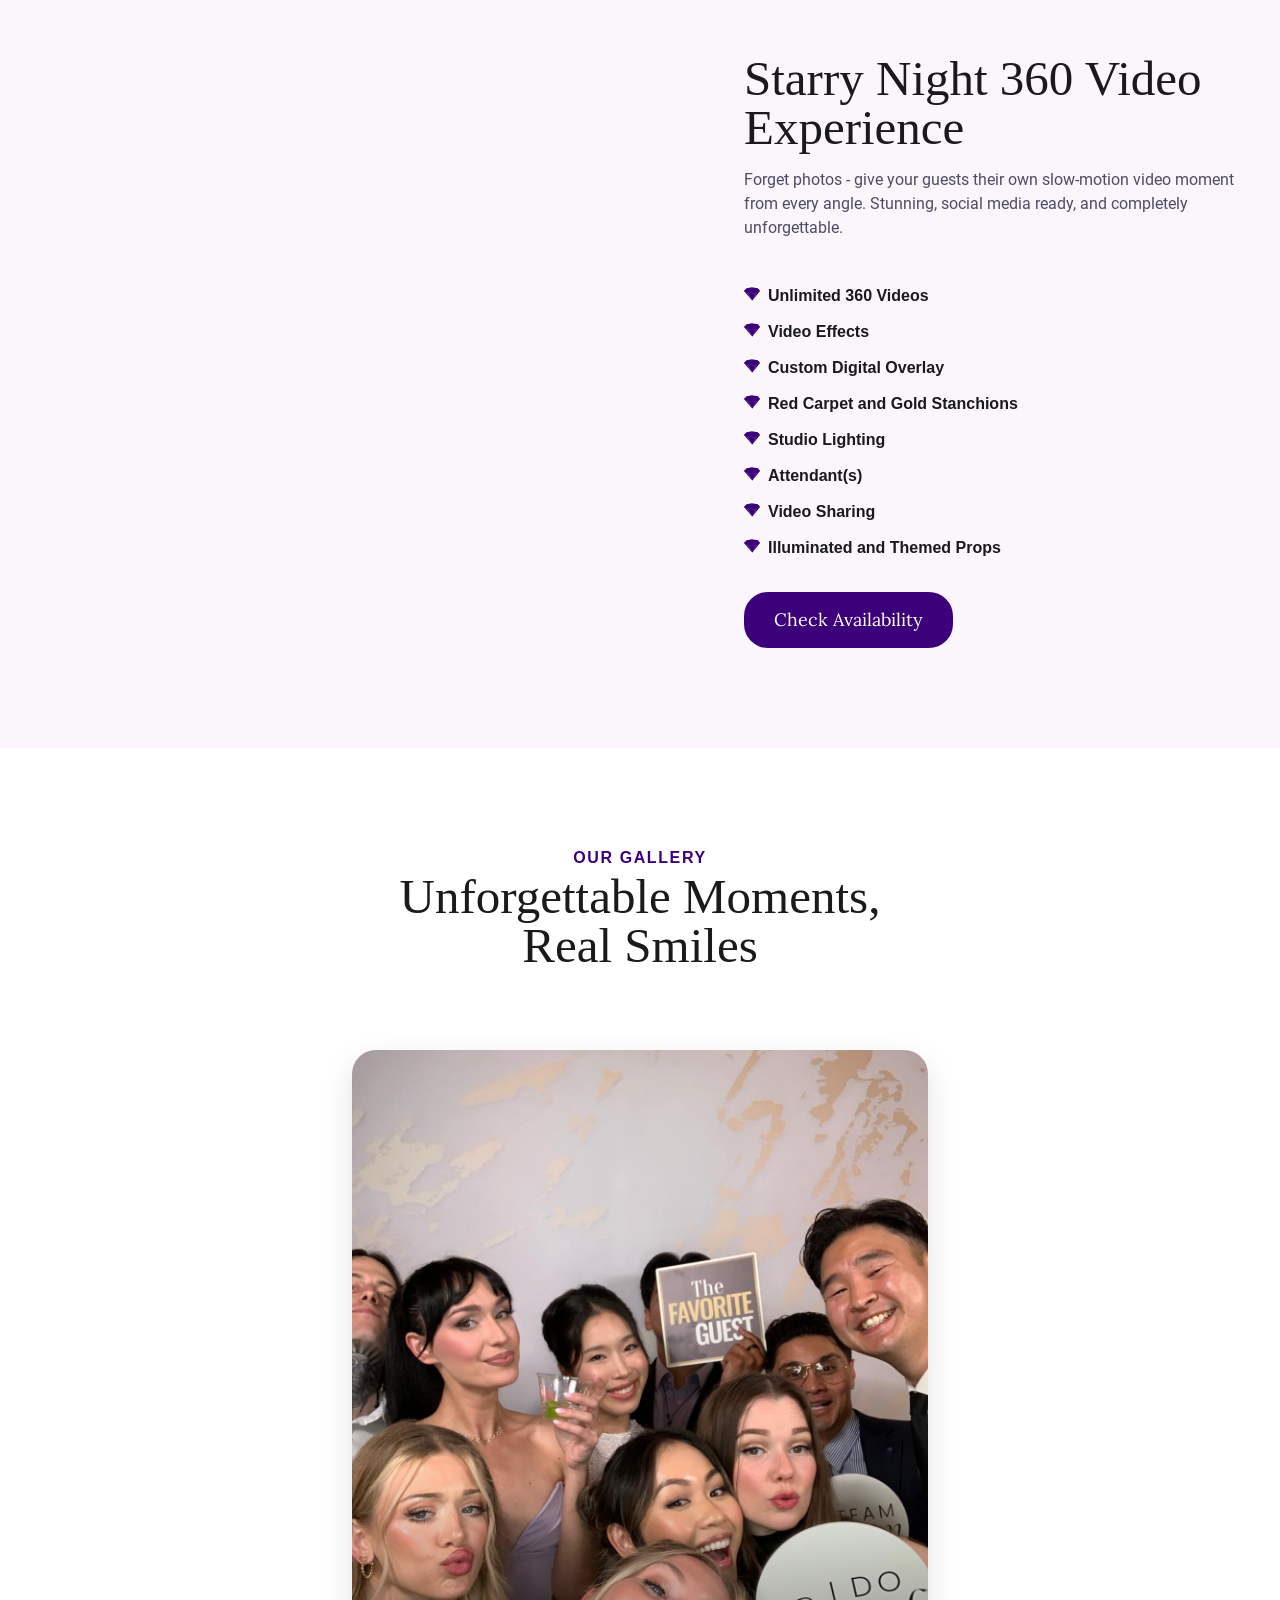
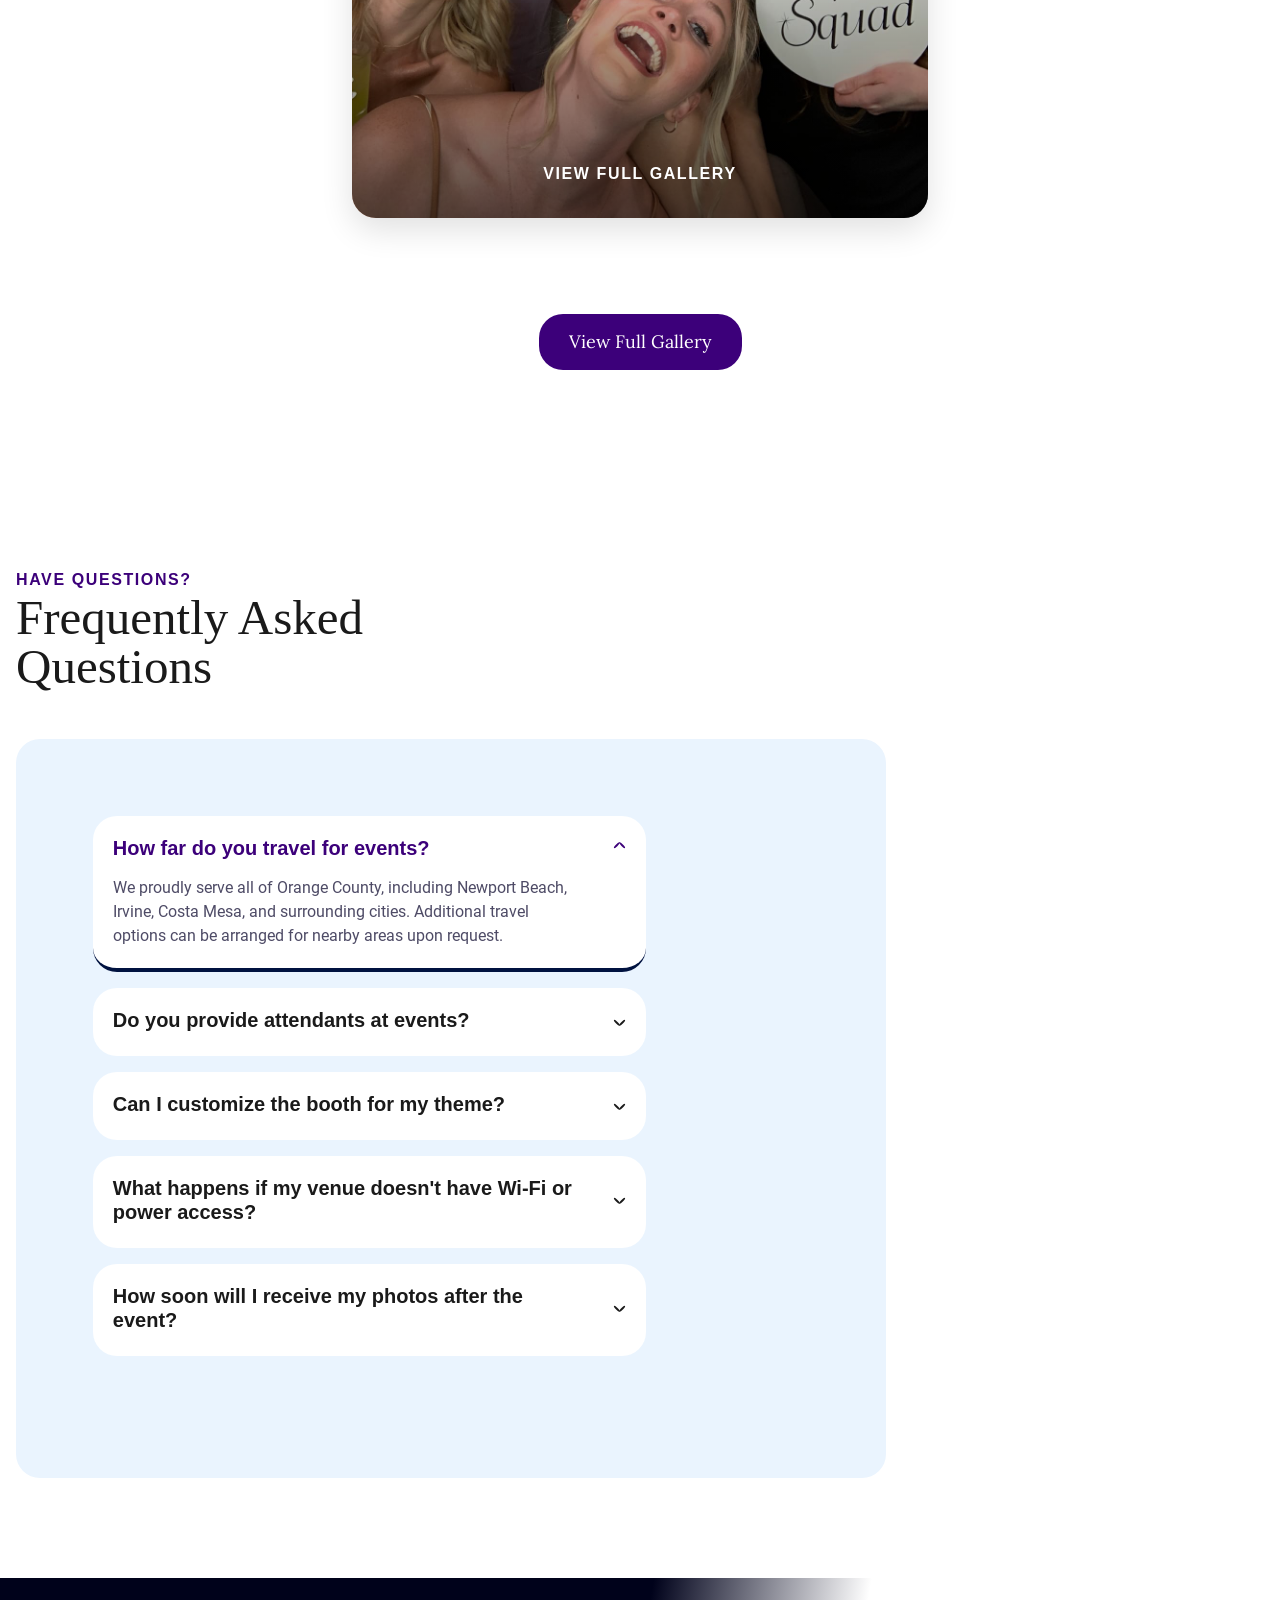
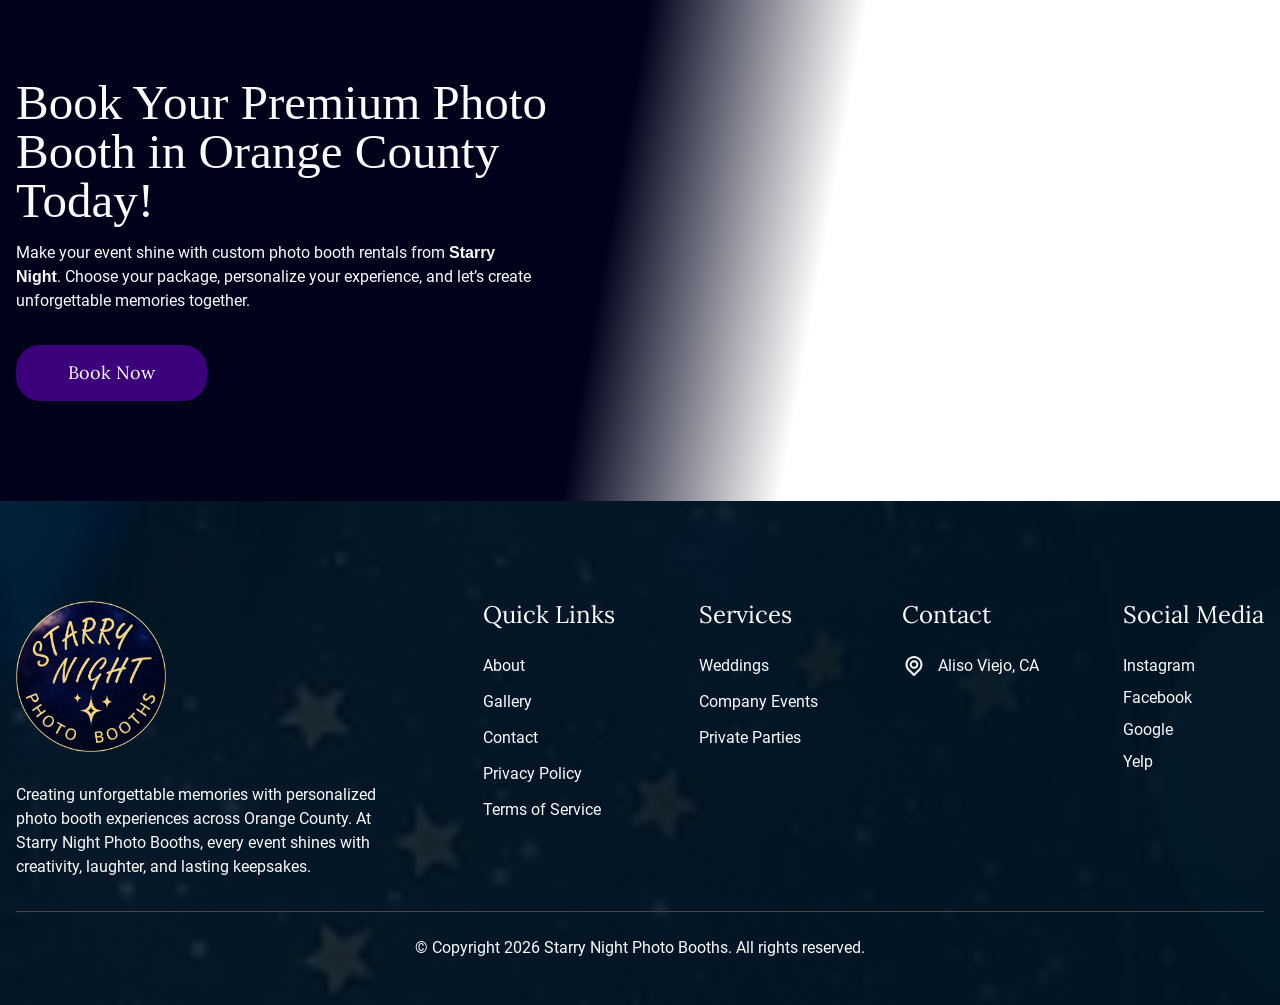
==== commit 1a756be6: "Update experience section marketing copy. Replace Digital, Classic, Signature, Luxury, and 360 packa" ====
--- a/index.html
+++ b/index.html
@@ -218,7 +218,7 @@
   </div>
   </div>
 </noscript>
-</div><div class="cs-button-group cs-button-group-split"><button class="cs-btn cs-btn-back" type="button" id="backBtn2">&lt; BACK</button> <button class="cs-btn cs-btn-submit" type="submit">CHECK AVAILABILITY</button></div></div><div class="cs-step" data-step="3"><div class="cs-success"><div id="confetti-container"></div><span class="cs-success-icon">🎉</span><h3>Thank You For Booking with us!</h3><p>We will call you back to confirm availability!</p><a class="cs-start-new" href="/" id="startNewBooking">Start New Booking</a></div></div></form></div></div><picture class="cs-background"><source media="(max-width: 600px)" srcset="/assets/images/hero-e9e30888.avif" type="image/avif"><source media="(max-width: 600px)" srcset="/assets/images/hero-d7549fc3.webp" type="image/webp"><source media="(max-width: 600px)" srcset="/assets/images/hero-0210944f.jpeg" type="image/jpeg"><source media="(max-width: 1024px)" srcset="/assets/images/hero-23683107.avif" type="image/avif"><source media="(max-width: 1024px)" srcset="/assets/images/hero-17125872.webp" type="image/webp"><source media="(max-width: 1024px)" srcset="/assets/images/hero-18845990.jpeg" type="image/jpeg"><source media="(min-width: 1024px) and (max-width: 1600px)" srcset="/assets/images/hero-df24d665.avif" type="image/avif"><source media="(min-width: 1024px) and (max-width: 1600px)" srcset="/assets/images/hero-8569fe29.webp" type="image/webp"><source media="(min-width: 1024px) and (max-width: 1600px)" srcset="/assets/images/hero-e69d0bf7.jpeg" type="image/jpeg"><source media="(min-width: 1600px)" srcset="/assets/images/hero-459808d6.avif" type="image/avif"><source media="(min-width: 1600px)" srcset="/assets/images/hero-935c8301.webp" type="image/webp"><source media="(min-width: 1600px)" srcset="/assets/images/hero-7f20040d.jpeg" type="image/jpeg"><img alt="guests celebrating at photo booth" src="/assets/images/hero-7f20040d.jpeg" decoding="async" height="1" width="1" loading="lazy"></picture></section><section id="services-2198"><div class="cs-container"><div class="cs-content"><span class="cs-topper">WHAT WE DO</span><h2 class="cs-title">Photo Booths for Every Occasion</h2></div><ul class="cs-card-group"><li class="cs-item"><a class="cs-link" href="/weddings/"><picture class="cs-picture"><source media="(max-width: 600px)" srcset="/assets/images/s1-34c3901e.avif" type="image/avif"><source media="(max-width: 1024px)" srcset="/assets/images/s1-57d80b2b.avif" type="image/avif"><source media="(min-width: 1024px)" srcset="/assets/images/s1-0fd309dd.avif" type="image/avif"><img alt="Guests smiling with props in photo booth" src="/assets/images/s1-8a349748.jpeg" decoding="async" height="1100" width="826" aria-hidden="true" loading="lazy"></picture><div class="cs-flex"><h3 class="cs-h3">Weddings</h3></div><p class="cs-item-text">Make your big day even more magical with our elegant wedding photo booth rentals. Capture stunning keepsakes with professional lighting, customizable templates, and fun props your guests will love.</p></a></li><li class="cs-item"><a class="cs-link" href="/company-events/"><picture class="cs-picture"><source media="(max-width: 600px)" srcset="/assets/images/s2-3dbf0ef1.avif" type="image/avif"><source media="(max-width: 1024px)" srcset="/assets/images/s2-3969df8b.avif" type="image/avif"><source media="(min-width: 1024px)" srcset="/assets/images/s2-24d0f536.avif" type="image/avif"><img alt="Group photo with photo booth backdrop" src="/assets/images/s2-d6605bb7.jpeg" decoding="async" height="1100" width="826" aria-hidden="true" loading="lazy"></picture><div class="cs-flex"><h3 class="cs-h3">Company Events</h3></div><p class="cs-item-text">Bring your brand to life with our professional corporate photo booths. Perfect for parties, launches, and activations, we provide branded overlays, data capture, and instant social sharing.</p></a></li><li class="cs-item"><a class="cs-link" href="/private-parties/"><picture class="cs-picture"><source media="(max-width: 600px)" srcset="/assets/images/s3-14bfe29e.avif" type="image/avif"><source media="(max-width: 1024px)" srcset="/assets/images/s3-0f233f30.avif" type="image/avif"><source media="(min-width: 1024px)" srcset="/assets/images/s3-792d4bc9.avif" type="image/avif"><img alt="Guests laughing and celebrating in Starry Night Photo Booth" src="/assets/images/s3-a77c1440.jpeg" decoding="async" height="1100" width="826" aria-hidden="true" loading="lazy"></picture><div class="cs-flex"><h3 class="cs-h3">Private Parties</h3></div><p class="cs-item-text">From birthdays to anniversaries, our photo booths make every milestone unforgettable. Enjoy creative backdrops, themed props, and high-quality photos that capture the spirit of your celebration.</p></a></li></ul><a class="cs-button-solid" href="/contact/" target="_blank">Check Availability</a></div></section><section id="reviews-carousel"><div class="cs-container"><div class="cs-header"><span class="cs-topper">Testimonials</span><h2 class="cs-title">What Our Clients Say</h2></div><div class="cs-content-wrapper"><div class="cs-carousel-wrapper"><div class="cs-carousel-container"><div class="cs-carousel" id="testimonialCarousel"><div class="cs-slide"><svg class="cs-quote" viewBox="0 0 40 40" fill="currentColor"><path d="M6.5 10C6.5 5.85786 9.85786 2.5 14 2.5H16C20.1421 2.5 23.5 5.85786 23.5 10V16C23.5 20.1421 20.1421 23.5 16 23.5H14C12.067 23.5 10.2936 22.7362 9 21.4645V26C9 30.1421 12.3579 33.5 16.5 33.5H18C19.3807 33.5 20.5 34.6193 20.5 36C20.5 37.3807 19.3807 38.5 18 38.5H16.5C9.59644 38.5 4 32.9036 4 26V10C4 8.61929 5.11929 7.5 6.5 7.5C7.88071 7.5 9 8.61929 9 10H6.5Z"/></svg><p class="cs-review">Such a beautiful job by Starry Night Photo Booths at my daughter's graduation celebration! Jessie & Jordan were a pleasure to work with & very attention to detail! I highly recommend them to anyone looking for a photo both at their function!</p><span class="cs-author">Graduation Celebration</span></div><div class="cs-slide"><svg class="cs-quote" viewBox="0 0 40 40" fill="currentColor"><path d="M6.5 10C6.5 5.85786 9.85786 2.5 14 2.5H16C20.1421 2.5 23.5 5.85786 23.5 10V16C23.5 20.1421 20.1421 23.5 16 23.5H14C12.067 23.5 10.2936 22.7362 9 21.4645V26C9 30.1421 12.3579 33.5 16.5 33.5H18C19.3807 33.5 20.5 34.6193 20.5 36C20.5 37.3807 19.3807 38.5 18 38.5H16.5C9.59644 38.5 4 32.9036 4 26V10C4 8.61929 5.11929 7.5 6.5 7.5C7.88071 7.5 9 8.61929 9 10H6.5Z"/></svg><p class="cs-review">Starry Night provided the photo booth for our wedding reception and it was a huge hit! Guests were lined up all night to get their pictures taken and had an absolute blast. Jessie & Jordan were great to work with. They took care of every detail, communicated very well and put in the extra effort to make sure the whole process was seamless. If you're looking for a really fun and exciting experience for your event, I would highly recommend Starry Night!</p><span class="cs-author">Wedding Reception</span></div><div class="cs-slide"><svg class="cs-quote" viewBox="0 0 40 40" fill="currentColor"><path d="M6.5 10C6.5 5.85786 9.85786 2.5 14 2.5H16C20.1421 2.5 23.5 5.85786 23.5 10V16C23.5 20.1421 20.1421 23.5 16 23.5H14C12.067 23.5 10.2936 22.7362 9 21.4645V26C9 30.1421 12.3579 33.5 16.5 33.5H18C19.3807 33.5 20.5 34.6193 20.5 36C20.5 37.3807 19.3807 38.5 18 38.5H16.5C9.59644 38.5 4 32.9036 4 26V10C4 8.61929 5.11929 7.5 6.5 7.5C7.88071 7.5 9 8.61929 9 10H6.5Z"/></svg><p class="cs-review">Jessie and Jordan are amazing!! Completely professional not only during the event but they took the time to create the right background and picture to celebrate my retirement from the Navy. They are easy to communicate with and provided my guests that extra thing needed to make my party so very memorable. I will only be using them for my future events. Thank you!!</p><span class="cs-author">Navy Retirement Party</span></div></div></div><div class="cs-controls"><button class="cs-prev" aria-label="Previous testimonial"><img alt="left arrow" src="/assets/svgs/chevron.svg" decoding="async" height="12" width="12" aria-hidden="true" loading="lazy"></button><div class="cs-dots" id="dotsContainer"></div><button class="cs-next" aria-label="Next testimonial"><img alt="right arrow" src="/assets/svgs/chevron.svg" decoding="async" height="12" width="12" aria-hidden="true" loading="lazy"></button></div></div><picture class="cs-picture" id="testimonialImage"><img alt="Happy couple at graduation celebration" src="/assets/images/mission1.jpg" id="testimonialImg" decoding="async" loading="lazy"></picture></div><a class="cs-button-solid" href="https://maps.app.goo.gl/mLmG4hGDvUASJmYTA" target="_blank">Read All Reviews</a></div></section><script>!function(){"use strict";const e=[{image:"/assets/images/review-photo-graduation-1.jpg",alt:"Happy couple at graduation celebration"},{image:"/assets/images/review-photo-wedding-1.jpg",alt:"Wedding reception guests enjoying photo booth"},{image:"/assets/images/review-photo-naval-retirement-1.jpg",alt:"Navy retirement party celebration"}],t=document.getElementById("testimonialCarousel"),n=Array.from(t.querySelectorAll(".cs-slide")),a=document.querySelector(".cs-prev"),o=document.querySelector(".cs-next"),i=document.getElementById("dotsContainer"),s=document.getElementById("testimonialImage"),l=document.getElementById("testimonialImg");let c=0,r=null;function d(t){if(!l||!e[t])return;const n=e[t];s.style.opacity="0",setTimeout((()=>{l.src=n.image,l.alt=n.alt,s.style.opacity="1"}),400)}function m(e){c=e,t.style.transform=`translateX(-${100*c}%)`;document.querySelectorAll(".cs-dot").forEach(((e,t)=>{e.classList.toggle("active",t===c)})),d(c)}function u(){m((c+1)%n.length)}function g(){y(),r=setInterval(u,8e3)}function y(){r&&(clearInterval(r),r=null)}a.addEventListener("click",(()=>{y(),m((c-1+n.length)%n.length),g()})),o.addEventListener("click",(()=>{y(),u(),g()})),t.addEventListener("mouseenter",y),t.addEventListener("mouseleave",g),s&&(s.style.transition="opacity 0.4s ease-in-out"),n.forEach(((e,t)=>{const n=document.createElement("button");n.classList.add("cs-dot"),n.setAttribute("aria-label",`Go to testimonial ${t+1}`),0===t&&n.classList.add("active"),n.addEventListener("click",(()=>m(t))),i.appendChild(n)})),d(0),g()}()</script><section id="sbs-1362"><div class="cs-container"><div class="cs-image-group"><picture class="cs-background"><source media="(max-width: 600px)" srcset="/assets/images/passionforcapturingmemoriessectionphoto3-42512642.avif" type="image/avif"><source media="(max-width: 1024px)" srcset="/assets/images/passionforcapturingmemoriessectionphoto3-41b57ecc.avif" type="image/avif"><source media="(min-width: 1024px)" srcset="/assets/images/passionforcapturingmemoriessectionphoto3-4f1be345.avif" type="image/avif"><img alt="Guests celebrating with Starry Night Photo Booth in Orange County CA" src="/assets/images/passionforcapturingmemoriessectionphoto3-b983199a.jpeg" decoding="async" height="645" width="586" aria-hidden="true" loading="lazy"></picture></div><div class="cs-content"><span class="cs-topper">Why Choose Starry Night Photo Booths</span><h2 class="cs-title">A Passion for Capturing Joyful Memories</h2><p class="cs-text">At Starry Night Photo Booths, we believe every celebration deserves to be unforgettable. Serving Orange County and nearby areas, our team transforms events into interactive experiences filled with laughter, creativity, and connection. From weddings to corporate activations, we make every photo moment shine.</p><ul class="cs-card-group"><li class="cs-item"><h3 class="cs-h3"><img alt="icon" src="/assets/svgs/users.svg" decoding="async" height="32" width="32" aria-hidden="true" loading="lazy" class="cs-h3-icon"> Exceptional Quality</h3><p class="cs-item-text">With professional lighting, high-end cameras, and custom print designs, we deliver studio-quality photos that guests will treasure forever. Every booth setup is tailored to your event, ensuring flawless results and smooth operation.</p></li><li class="cs-item"><h3 class="cs-h3"><img alt="icon" src="/assets/svgs/shield.svg" decoding="async" height="32" width="32" aria-hidden="true" loading="lazy" class="cs-h3-icon"> Personalized Service</h3><p class="cs-item-text">Our friendly, detail-focused team works closely with you from planning to delivery. Whether you're hosting an elegant wedding or a lively party, we customize each booth to match your vision, theme, and style.</p></li></ul><ul class="cs-ul"><li class="cs-li"><img alt="checkmark" src="/assets/svgs/tick.svg" decoding="async" height="24" width="24" aria-hidden="true" loading="lazy" class="cs-icon"> We also shine with true personalization—listening to your needs, innovating new upgrades, and building custom packages.</li><li class="cs-li"><img alt="checkmark" src="/assets/svgs/tick.svg" decoding="async" height="24" width="24" aria-hidden="true" loading="lazy" class="cs-icon"> Testimonials featured on our site regularly praise our professionalism, print quality, and easy, fun experience.</li></ul><a class="cs-button-solid" href="/contact/">Check Availability</a></div></div></section><section id="sbs-1901"><div class="cs-container"><div class="cs-content"><h2 class="cs-title" style="max-width:25ch">Starry Night Digital Experience</h2><p class="cs-text">A straight-forward booth that will give your guests a party to remember! On time and hassle-free. Personalized to your event with a custom designed photo frame that can be shared instantly.</p><ul class="cs-ul"><li class="cs-li"><strong>On-site Experience Host and Studio Quality Equipment</strong></li><li class="cs-li"><strong>Choice of Backdrop</strong></li><li class="cs-li"><strong>Tailored Props, Wearables and Signage</strong></li><li class="cs-li"><strong>Customized Start Screen</strong></li><li class="cs-li"><strong>3 Photo Frame Layout Options</strong></li><li class="cs-li"><strong>Instant Photo Sharing</strong></li><li class="cs-li"><strong>Online Gallery</strong></li><li class="cs-li"><strong>Setup & Tear Down</strong></li><li class="cs-li"><strong>GIF & Boomerang</strong></li></ul><a class="cs-button-solid" href="/contact/">Check Availability</a></div><picture class="cs-picture"><img alt="Digital photo booth experience" src="https://storage.googleapis.com/msgsndr/jkvPU4uArqnJdrtP0Xbw/media/694b107faaebe87e000a87b3.gif" decoding="async" height="860" width="520" aria-hidden="true" loading="lazy"></picture></div></section><section id="sbs-1901-classic"><div class="cs-container"><div class="cs-content"><h2 class="cs-title">Starry Night Classic Experience</h2><p class="cs-text">From the first flash to the final pose, our Classic Experience delivers stunning portraits and gives your guests a memorable keepsake from your event!</p><ul class="cs-ul"><li class="cs-li"><strong>On-site Experience Host and Studio Quality Equipment</strong></li><li class="cs-li"><strong>Choice of Backdrop</strong></li><li class="cs-li"><strong>Tailored Props, Wearables and Signage</strong></li><li class="cs-li"><strong>Customized Start Screen</strong></li><li class="cs-li"><strong>Instant Photo Sharing</strong></li><li class="cs-li"><strong>3 Photo Layout options</strong></li><li class="cs-li"><strong>High Quality Photo Prints in 4x6 or 2x6 sizes</strong></li><li class="cs-li"><strong>Online Gallery</strong></li><li class="cs-li"><strong>Setup & Tear Down</strong></li><li class="cs-li"><strong>GIF & Boomerang</strong></li></ul><a class="cs-button-solid" href="/contact/">Check Availability</a></div><picture class="cs-picture"><img alt="Classic photo booth experience" src="https://storage.googleapis.com/msgsndr/jkvPU4uArqnJdrtP0Xbw/media/694b108d7d382a10a12da518.gif" decoding="async" height="885" width="630" aria-hidden="true" loading="lazy"></picture></div></section><section id="sbs-1901-signature"><div class="cs-container"><div class="cs-content"><h2 class="cs-title" style="max-width:25ch">Starry Night Signature Experience</h2><p class="cs-text">Our most requested experience — if you are looking to give your guests something incredibly fun and immersive, look no further!</p><ul class="cs-ul"><li class="cs-li"><strong>Professional Experience Host</strong></li><li class="cs-li"><strong>Choice of Backdrop</strong></li><li class="cs-li"><strong>Live Event Display Monitor</strong></li><li class="cs-li"><strong>Instant Photo Sharing</strong></li><li class="cs-li"><strong>Booth Branding — Customized Start Screen & Customized Idle Screen</strong></li><li class="cs-li"><strong>Online Gallery</strong></li><li class="cs-li"><strong>Tailored Photo Props, Wearables & Signage</strong></li><li class="cs-li"><strong>High Quality Photo Prints in 4x6 or 2x6 sizes</strong></li><li class="cs-li"><strong>GIF & Boomerang with Customized Overlays</strong></li><li class="cs-li"><strong>Setup and Teardown, Idle Hour Included!</strong></li><li class="cs-li"><strong>Design Consultation</strong></li></ul><a class="cs-button-solid" href="/contact/">Check Availability</a></div><picture class="cs-picture"><img alt="Signature photo booth experience" src="https://storage.googleapis.com/msgsndr/jkvPU4uArqnJdrtP0Xbw/media/694b2945aaebe8c74d0e7939.gif" decoding="async" height="885" width="630" aria-hidden="true" loading="lazy"></picture></div></section><section id="sbs-1901-luxury"><div class="cs-container"><div class="cs-content"><h2 class="cs-title">Starry Night Luxury Experience</h2><p class="cs-text">The Luxury Experience is designed to deliver the highest level of customization. This isn't your average photobooth…this is an all-inclusive entertainment that is guaranteed to be a blast for everyone! Includes everything the Signature Package offers and more!</p><p class="cs-text" style="margin-bottom:.75rem"><strong>Includes everything in Signature, plus:</strong></p><ul class="cs-ul"><li class="cs-li"><strong>Custom Backdrop or Floral Wall</strong></li><li class="cs-li"><strong>Personalized Neon Sign</strong></li><li class="cs-li"><strong>VIP Red Carpet Entrance — give your guests the celebrity experience!</strong></li><li class="cs-li"><strong>Fully Hosted Scrapbook Station</strong></li><li class="cs-li"><strong>Custom Designed Keepsake Album — personalized and memorable!</strong></li><li class="cs-li"><strong>Setup and Teardown, Idle Hour Included!</strong></li></ul><a class="cs-button-solid" href="/contact/">Check Availability</a></div><picture class="cs-picture"><img alt="Luxury photo booth experience with custom backdrop and red carpet" src="/assets/images/luxury-experience-placeholder.jpg" decoding="async" height="860" width="520" aria-hidden="true" loading="lazy" onerror='this.src="/assets/images/passionforcapturingmemoriessectionphoto3.jpg"'></picture></div></section><section id="sbsr-2273"><div class="cs-container"><div class="cs-image-group" style="max-width:330px;margin-left:auto;margin-right:auto"><img alt="360 Video Booth Experience" src="/assets/images/360-video-placeholder.jpg" decoding="async" height="321" width="330" aria-hidden="true" loading="lazy" class="cs-picture" onerror='this.src="https://storage.googleapis.com/msgsndr/jkvPU4uArqnJdrtP0Xbw/media/694b108d7d382a10a12da518.gif"' style="width:100%;height:auto;display:block;border-radius:24px"></div><div class="cs-content"><h2 class="cs-title">Starry Night 360 Video Experience</h2><p class="cs-text">Level up your event with the 360 Video Booth! Showcase your event with your guests starring in their own unique video that can be uploaded directly to social media!</p><ul class="cs-ul"><li class="cs-li"><strong>Unlimited 360 Videos</strong></li><li class="cs-li"><strong>Video Effects</strong></li><li class="cs-li"><strong>Custom Digital Overlay</strong></li><li class="cs-li"><strong>Red Carpet and Gold Stanchions</strong></li><li class="cs-li"><strong>Studio Lighting</strong></li><li class="cs-li"><strong>Attendant(s)</strong></li><li class="cs-li"><strong>Video Sharing</strong></li><li class="cs-li"><strong>Illuminated and Themed Props</strong></li></ul><a class="cs-button-solid" href="/contact/">Check Availability</a></div></div></section><section id="gallery-2234"><div class="cs-container"><div class="cs-content"><div class="cs-flex"><span class="cs-topper">OUR GALLERY</span><h2 class="cs-title">Unforgettable Moments,<br>Real Smiles</h2></div></div><a class="cs-gallery-hero-link" href="/gallery/" aria-label="View our full photo gallery"><img alt="Highlights from Starry Night Photo Booth events" src="/assets/images/MainGalleryPhotoforsite.jpg" decoding="async" height="1600" width="1200" loading="lazy"> <span class="cs-gallery-hero-overlay">View Full Gallery</span> </a><a class="cs-button-solid" href="/gallery/">View Full Gallery</a></div></section><section id="faq-2216"><div class="cs-container"><div class="cs-content"><span class="cs-topper">Have Questions?</span><h2 class="cs-title">Frequently Asked Questions</h2><script type="application/ld+json">{
+</div><div class="cs-button-group cs-button-group-split"><button class="cs-btn cs-btn-back" type="button" id="backBtn2">&lt; BACK</button> <button class="cs-btn cs-btn-submit" type="submit">CHECK AVAILABILITY</button></div></div><div class="cs-step" data-step="3"><div class="cs-success"><div id="confetti-container"></div><span class="cs-success-icon">🎉</span><h3>Thank You For Booking with us!</h3><p>We will call you back to confirm availability!</p><a class="cs-start-new" href="/" id="startNewBooking">Start New Booking</a></div></div></form></div></div><picture class="cs-background"><source media="(max-width: 600px)" srcset="/assets/images/hero-e9e30888.avif" type="image/avif"><source media="(max-width: 600px)" srcset="/assets/images/hero-d7549fc3.webp" type="image/webp"><source media="(max-width: 600px)" srcset="/assets/images/hero-0210944f.jpeg" type="image/jpeg"><source media="(max-width: 1024px)" srcset="/assets/images/hero-23683107.avif" type="image/avif"><source media="(max-width: 1024px)" srcset="/assets/images/hero-17125872.webp" type="image/webp"><source media="(max-width: 1024px)" srcset="/assets/images/hero-18845990.jpeg" type="image/jpeg"><source media="(min-width: 1024px) and (max-width: 1600px)" srcset="/assets/images/hero-df24d665.avif" type="image/avif"><source media="(min-width: 1024px) and (max-width: 1600px)" srcset="/assets/images/hero-8569fe29.webp" type="image/webp"><source media="(min-width: 1024px) and (max-width: 1600px)" srcset="/assets/images/hero-e69d0bf7.jpeg" type="image/jpeg"><source media="(min-width: 1600px)" srcset="/assets/images/hero-459808d6.avif" type="image/avif"><source media="(min-width: 1600px)" srcset="/assets/images/hero-935c8301.webp" type="image/webp"><source media="(min-width: 1600px)" srcset="/assets/images/hero-7f20040d.jpeg" type="image/jpeg"><img alt="guests celebrating at photo booth" src="/assets/images/hero-7f20040d.jpeg" decoding="async" height="1" width="1" loading="lazy"></picture></section><section id="services-2198"><div class="cs-container"><div class="cs-content"><span class="cs-topper">WHAT WE DO</span><h2 class="cs-title">Photo Booths for Every Occasion</h2></div><ul class="cs-card-group"><li class="cs-item"><a class="cs-link" href="/weddings/"><picture class="cs-picture"><source media="(max-width: 600px)" srcset="/assets/images/s1-34c3901e.avif" type="image/avif"><source media="(max-width: 1024px)" srcset="/assets/images/s1-57d80b2b.avif" type="image/avif"><source media="(min-width: 1024px)" srcset="/assets/images/s1-0fd309dd.avif" type="image/avif"><img alt="Guests smiling with props in photo booth" src="/assets/images/s1-8a349748.jpeg" decoding="async" height="1100" width="826" aria-hidden="true" loading="lazy"></picture><div class="cs-flex"><h3 class="cs-h3">Weddings</h3></div><p class="cs-item-text">Make your big day even more magical with our elegant wedding photo booth rentals. Capture stunning keepsakes with professional lighting, customizable templates, and fun props your guests will love.</p></a></li><li class="cs-item"><a class="cs-link" href="/company-events/"><picture class="cs-picture"><source media="(max-width: 600px)" srcset="/assets/images/s2-3dbf0ef1.avif" type="image/avif"><source media="(max-width: 1024px)" srcset="/assets/images/s2-3969df8b.avif" type="image/avif"><source media="(min-width: 1024px)" srcset="/assets/images/s2-24d0f536.avif" type="image/avif"><img alt="Group photo with photo booth backdrop" src="/assets/images/s2-d6605bb7.jpeg" decoding="async" height="1100" width="826" aria-hidden="true" loading="lazy"></picture><div class="cs-flex"><h3 class="cs-h3">Company Events</h3></div><p class="cs-item-text">Bring your brand to life with our professional corporate photo booths. Perfect for parties, launches, and activations, we provide branded overlays, data capture, and instant social sharing.</p></a></li><li class="cs-item"><a class="cs-link" href="/private-parties/"><picture class="cs-picture"><source media="(max-width: 600px)" srcset="/assets/images/s3-14bfe29e.avif" type="image/avif"><source media="(max-width: 1024px)" srcset="/assets/images/s3-0f233f30.avif" type="image/avif"><source media="(min-width: 1024px)" srcset="/assets/images/s3-792d4bc9.avif" type="image/avif"><img alt="Guests laughing and celebrating in Starry Night Photo Booth" src="/assets/images/s3-a77c1440.jpeg" decoding="async" height="1100" width="826" aria-hidden="true" loading="lazy"></picture><div class="cs-flex"><h3 class="cs-h3">Private Parties</h3></div><p class="cs-item-text">From birthdays to anniversaries, our photo booths make every milestone unforgettable. Enjoy creative backdrops, themed props, and high-quality photos that capture the spirit of your celebration.</p></a></li></ul><a class="cs-button-solid" href="/contact/" target="_blank">Check Availability</a></div></section><section id="reviews-carousel"><div class="cs-container"><div class="cs-header"><span class="cs-topper">Testimonials</span><h2 class="cs-title">What Our Clients Say</h2></div><div class="cs-content-wrapper"><div class="cs-carousel-wrapper"><div class="cs-carousel-container"><div class="cs-carousel" id="testimonialCarousel"><div class="cs-slide"><svg class="cs-quote" viewBox="0 0 40 40" fill="currentColor"><path d="M6.5 10C6.5 5.85786 9.85786 2.5 14 2.5H16C20.1421 2.5 23.5 5.85786 23.5 10V16C23.5 20.1421 20.1421 23.5 16 23.5H14C12.067 23.5 10.2936 22.7362 9 21.4645V26C9 30.1421 12.3579 33.5 16.5 33.5H18C19.3807 33.5 20.5 34.6193 20.5 36C20.5 37.3807 19.3807 38.5 18 38.5H16.5C9.59644 38.5 4 32.9036 4 26V10C4 8.61929 5.11929 7.5 6.5 7.5C7.88071 7.5 9 8.61929 9 10H6.5Z"/></svg><p class="cs-review">Such a beautiful job by Starry Night Photo Booths at my daughter's graduation celebration! Jessie & Jordan were a pleasure to work with & very attention to detail! I highly recommend them to anyone looking for a photo both at their function!</p><span class="cs-author">Graduation Celebration</span></div><div class="cs-slide"><svg class="cs-quote" viewBox="0 0 40 40" fill="currentColor"><path d="M6.5 10C6.5 5.85786 9.85786 2.5 14 2.5H16C20.1421 2.5 23.5 5.85786 23.5 10V16C23.5 20.1421 20.1421 23.5 16 23.5H14C12.067 23.5 10.2936 22.7362 9 21.4645V26C9 30.1421 12.3579 33.5 16.5 33.5H18C19.3807 33.5 20.5 34.6193 20.5 36C20.5 37.3807 19.3807 38.5 18 38.5H16.5C9.59644 38.5 4 32.9036 4 26V10C4 8.61929 5.11929 7.5 6.5 7.5C7.88071 7.5 9 8.61929 9 10H6.5Z"/></svg><p class="cs-review">Starry Night provided the photo booth for our wedding reception and it was a huge hit! Guests were lined up all night to get their pictures taken and had an absolute blast. Jessie & Jordan were great to work with. They took care of every detail, communicated very well and put in the extra effort to make sure the whole process was seamless. If you're looking for a really fun and exciting experience for your event, I would highly recommend Starry Night!</p><span class="cs-author">Wedding Reception</span></div><div class="cs-slide"><svg class="cs-quote" viewBox="0 0 40 40" fill="currentColor"><path d="M6.5 10C6.5 5.85786 9.85786 2.5 14 2.5H16C20.1421 2.5 23.5 5.85786 23.5 10V16C23.5 20.1421 20.1421 23.5 16 23.5H14C12.067 23.5 10.2936 22.7362 9 21.4645V26C9 30.1421 12.3579 33.5 16.5 33.5H18C19.3807 33.5 20.5 34.6193 20.5 36C20.5 37.3807 19.3807 38.5 18 38.5H16.5C9.59644 38.5 4 32.9036 4 26V10C4 8.61929 5.11929 7.5 6.5 7.5C7.88071 7.5 9 8.61929 9 10H6.5Z"/></svg><p class="cs-review">Jessie and Jordan are amazing!! Completely professional not only during the event but they took the time to create the right background and picture to celebrate my retirement from the Navy. They are easy to communicate with and provided my guests that extra thing needed to make my party so very memorable. I will only be using them for my future events. Thank you!!</p><span class="cs-author">Navy Retirement Party</span></div></div></div><div class="cs-controls"><button class="cs-prev" aria-label="Previous testimonial"><img alt="left arrow" src="/assets/svgs/chevron.svg" decoding="async" height="12" width="12" aria-hidden="true" loading="lazy"></button><div class="cs-dots" id="dotsContainer"></div><button class="cs-next" aria-label="Next testimonial"><img alt="right arrow" src="/assets/svgs/chevron.svg" decoding="async" height="12" width="12" aria-hidden="true" loading="lazy"></button></div></div><picture class="cs-picture" id="testimonialImage"><img alt="Happy couple at graduation celebration" src="/assets/images/mission1.jpg" id="testimonialImg" decoding="async" loading="lazy"></picture></div><a class="cs-button-solid" href="https://maps.app.goo.gl/mLmG4hGDvUASJmYTA" target="_blank">Read All Reviews</a></div></section><script>!function(){"use strict";const e=[{image:"/assets/images/review-photo-graduation-1.jpg",alt:"Happy couple at graduation celebration"},{image:"/assets/images/review-photo-wedding-1.jpg",alt:"Wedding reception guests enjoying photo booth"},{image:"/assets/images/review-photo-naval-retirement-1.jpg",alt:"Navy retirement party celebration"}],t=document.getElementById("testimonialCarousel"),n=Array.from(t.querySelectorAll(".cs-slide")),a=document.querySelector(".cs-prev"),o=document.querySelector(".cs-next"),i=document.getElementById("dotsContainer"),s=document.getElementById("testimonialImage"),l=document.getElementById("testimonialImg");let c=0,r=null;function d(t){if(!l||!e[t])return;const n=e[t];s.style.opacity="0",setTimeout((()=>{l.src=n.image,l.alt=n.alt,s.style.opacity="1"}),400)}function m(e){c=e,t.style.transform=`translateX(-${100*c}%)`;document.querySelectorAll(".cs-dot").forEach(((e,t)=>{e.classList.toggle("active",t===c)})),d(c)}function u(){m((c+1)%n.length)}function g(){y(),r=setInterval(u,8e3)}function y(){r&&(clearInterval(r),r=null)}a.addEventListener("click",(()=>{y(),m((c-1+n.length)%n.length),g()})),o.addEventListener("click",(()=>{y(),u(),g()})),t.addEventListener("mouseenter",y),t.addEventListener("mouseleave",g),s&&(s.style.transition="opacity 0.4s ease-in-out"),n.forEach(((e,t)=>{const n=document.createElement("button");n.classList.add("cs-dot"),n.setAttribute("aria-label",`Go to testimonial ${t+1}`),0===t&&n.classList.add("active"),n.addEventListener("click",(()=>m(t))),i.appendChild(n)})),d(0),g()}()</script><section id="sbs-1362"><div class="cs-container"><div class="cs-image-group"><picture class="cs-background"><source media="(max-width: 600px)" srcset="/assets/images/passionforcapturingmemoriessectionphoto3-42512642.avif" type="image/avif"><source media="(max-width: 1024px)" srcset="/assets/images/passionforcapturingmemoriessectionphoto3-41b57ecc.avif" type="image/avif"><source media="(min-width: 1024px)" srcset="/assets/images/passionforcapturingmemoriessectionphoto3-4f1be345.avif" type="image/avif"><img alt="Guests celebrating with Starry Night Photo Booth in Orange County CA" src="/assets/images/passionforcapturingmemoriessectionphoto3-b983199a.jpeg" decoding="async" height="645" width="586" aria-hidden="true" loading="lazy"></picture></div><div class="cs-content"><span class="cs-topper">Why Choose Starry Night Photo Booths</span><h2 class="cs-title">A Passion for Capturing Joyful Memories</h2><p class="cs-text">At Starry Night Photo Booths, we believe every celebration deserves to be unforgettable. Serving Orange County and nearby areas, our team transforms events into interactive experiences filled with laughter, creativity, and connection. From weddings to corporate activations, we make every photo moment shine.</p><ul class="cs-card-group"><li class="cs-item"><h3 class="cs-h3"><img alt="icon" src="/assets/svgs/users.svg" decoding="async" height="32" width="32" aria-hidden="true" loading="lazy" class="cs-h3-icon"> Exceptional Quality</h3><p class="cs-item-text">With professional lighting, high-end cameras, and custom print designs, we deliver studio-quality photos that guests will treasure forever. Every booth setup is tailored to your event, ensuring flawless results and smooth operation.</p></li><li class="cs-item"><h3 class="cs-h3"><img alt="icon" src="/assets/svgs/shield.svg" decoding="async" height="32" width="32" aria-hidden="true" loading="lazy" class="cs-h3-icon"> Personalized Service</h3><p class="cs-item-text">Our friendly, detail-focused team works closely with you from planning to delivery. Whether you're hosting an elegant wedding or a lively party, we customize each booth to match your vision, theme, and style.</p></li></ul><ul class="cs-ul"><li class="cs-li"><img alt="checkmark" src="/assets/svgs/tick.svg" decoding="async" height="24" width="24" aria-hidden="true" loading="lazy" class="cs-icon"> We also shine with true personalization—listening to your needs, innovating new upgrades, and building custom packages.</li><li class="cs-li"><img alt="checkmark" src="/assets/svgs/tick.svg" decoding="async" height="24" width="24" aria-hidden="true" loading="lazy" class="cs-icon"> Testimonials featured on our site regularly praise our professionalism, print quality, and easy, fun experience.</li></ul><a class="cs-button-solid" href="/contact/">Check Availability</a></div></div></section><section id="sbs-1901"><div class="cs-container"><div class="cs-content"><h2 class="cs-title" style="max-width:25ch">Starry Night Digital Experience</h2><p class="cs-text">Everything you need for a fun, shareable photo booth experience - without the paper! Guests get instant digital delivery straight to their phones, plus GIFs and Boomerangs ready to post to social media.</p><ul class="cs-ul"><li class="cs-li"><strong>On-site Experience Host and Studio Quality Equipment</strong></li><li class="cs-li"><strong>Choice of Backdrop</strong></li><li class="cs-li"><strong>Tailored Props, Wearables and Signage</strong></li><li class="cs-li"><strong>Customized Start Screen</strong></li><li class="cs-li"><strong>3 Photo Frame Layout Options</strong></li><li class="cs-li"><strong>Instant Photo Sharing</strong></li><li class="cs-li"><strong>Online Gallery</strong></li><li class="cs-li"><strong>Setup & Tear Down</strong></li><li class="cs-li"><strong>GIF & Boomerang</strong></li></ul><a class="cs-button-solid" href="/contact/">Check Availability</a></div><picture class="cs-picture"><img alt="Digital photo booth experience" src="https://storage.googleapis.com/msgsndr/jkvPU4uArqnJdrtP0Xbw/media/694b107faaebe87e000a87b3.gif" decoding="async" height="860" width="520" aria-hidden="true" loading="lazy"></picture></div></section><section id="sbs-1901-classic"><div class="cs-container"><div class="cs-content"><h2 class="cs-title">Starry Night Classic Experience</h2><p class="cs-text">All the fun of Digital, plus something guests take home tonight. High-quality 4x6 or 2x6 prints ready in seconds - the kind of photo that ends up on the fridge for years.</p><ul class="cs-ul"><li class="cs-li"><strong>On-site Experience Host and Studio Quality Equipment</strong></li><li class="cs-li"><strong>Choice of Backdrop</strong></li><li class="cs-li"><strong>Tailored Props, Wearables and Signage</strong></li><li class="cs-li"><strong>Customized Start Screen</strong></li><li class="cs-li"><strong>Instant Photo Sharing</strong></li><li class="cs-li"><strong>3 Photo Layout options</strong></li><li class="cs-li"><strong>High Quality Photo Prints in 4x6 or 2x6 sizes</strong></li><li class="cs-li"><strong>Online Gallery</strong></li><li class="cs-li"><strong>Setup & Tear Down</strong></li><li class="cs-li"><strong>GIF & Boomerang</strong></li></ul><a class="cs-button-solid" href="/contact/">Check Availability</a></div><picture class="cs-picture"><img alt="Classic photo booth experience" src="https://storage.googleapis.com/msgsndr/jkvPU4uArqnJdrtP0Xbw/media/694b108d7d382a10a12da518.gif" decoding="async" height="885" width="630" aria-hidden="true" loading="lazy"></picture></div></section><section id="sbs-1901-signature"><div class="cs-container"><div class="cs-content"><h2 class="cs-title" style="max-width:25ch">Starry Night Signature Experience</h2><p class="cs-text">Turn your photo booth into the centerpiece of the party. A live display monitor shows every shot in real time, custom overlays, design consultation, and an idle hour included so you are never rushed. Our most popular for a reason!</p><ul class="cs-ul"><li class="cs-li"><strong>Professional Experience Host</strong></li><li class="cs-li"><strong>Choice of Backdrop</strong></li><li class="cs-li"><strong>Live Event Display Monitor</strong></li><li class="cs-li"><strong>Instant Photo Sharing</strong></li><li class="cs-li"><strong>Booth Branding — Customized Start Screen & Customized Idle Screen</strong></li><li class="cs-li"><strong>Online Gallery</strong></li><li class="cs-li"><strong>Tailored Photo Props, Wearables & Signage</strong></li><li class="cs-li"><strong>High Quality Photo Prints in 4x6 or 2x6 sizes</strong></li><li class="cs-li"><strong>GIF & Boomerang with Customized Overlays</strong></li><li class="cs-li"><strong>Setup and Teardown, Idle Hour Included!</strong></li><li class="cs-li"><strong>Design Consultation</strong></li></ul><a class="cs-button-solid" href="/contact/">Check Availability</a></div><picture class="cs-picture"><img alt="Signature photo booth experience" src="https://storage.googleapis.com/msgsndr/jkvPU4uArqnJdrtP0Xbw/media/694b2945aaebe8c74d0e7939.gif" decoding="async" height="885" width="630" aria-hidden="true" loading="lazy"></picture></div></section><section id="sbs-1901-luxury"><div class="cs-container"><div class="cs-content"><h2 class="cs-title">Starry Night Luxury Experience</h2><p class="cs-text">This is not a photo booth - it is an experience. Custom floral wall, personalized neon sign, VIP red carpet entrance, and a fully hosted scrapbook station. Your guests will feel like celebrities.</p><p class="cs-text" style="margin-bottom:.75rem"><strong>Includes everything in Signature, plus:</strong></p><ul class="cs-ul"><li class="cs-li"><strong>Custom Backdrop or Floral Wall</strong></li><li class="cs-li"><strong>Personalized Neon Sign</strong></li><li class="cs-li"><strong>VIP Red Carpet Entrance — give your guests the celebrity experience!</strong></li><li class="cs-li"><strong>Fully Hosted Scrapbook Station</strong></li><li class="cs-li"><strong>Custom Designed Keepsake Album — personalized and memorable!</strong></li><li class="cs-li"><strong>Setup and Teardown, Idle Hour Included!</strong></li></ul><a class="cs-button-solid" href="/contact/">Check Availability</a></div><picture class="cs-picture"><img alt="Luxury photo booth experience with custom backdrop and red carpet" src="/assets/images/luxury-experience-placeholder.jpg" decoding="async" height="860" width="520" aria-hidden="true" loading="lazy" onerror='this.src="/assets/images/passionforcapturingmemoriessectionphoto3.jpg"'></picture></div></section><section id="sbsr-2273"><div class="cs-container"><div class="cs-image-group" style="max-width:330px;margin-left:auto;margin-right:auto"><img alt="360 Video Booth Experience" src="/assets/images/360-video-placeholder.jpg" decoding="async" height="321" width="330" aria-hidden="true" loading="lazy" class="cs-picture" onerror='this.src="https://storage.googleapis.com/msgsndr/jkvPU4uArqnJdrtP0Xbw/media/694b108d7d382a10a12da518.gif"' style="width:100%;height:auto;display:block;border-radius:24px"></div><div class="cs-content"><h2 class="cs-title">Starry Night 360 Video Experience</h2><p class="cs-text">Forget photos - give your guests their own slow-motion video moment from every angle. Stunning, social media ready, and completely unforgettable.</p><ul class="cs-ul"><li class="cs-li"><strong>Unlimited 360 Videos</strong></li><li class="cs-li"><strong>Video Effects</strong></li><li class="cs-li"><strong>Custom Digital Overlay</strong></li><li class="cs-li"><strong>Red Carpet and Gold Stanchions</strong></li><li class="cs-li"><strong>Studio Lighting</strong></li><li class="cs-li"><strong>Attendant(s)</strong></li><li class="cs-li"><strong>Video Sharing</strong></li><li class="cs-li"><strong>Illuminated and Themed Props</strong></li></ul><a class="cs-button-solid" href="/contact/">Check Availability</a></div></div></section><section id="gallery-2234"><div class="cs-container"><div class="cs-content"><div class="cs-flex"><span class="cs-topper">OUR GALLERY</span><h2 class="cs-title">Unforgettable Moments,<br>Real Smiles</h2></div></div><a class="cs-gallery-hero-link" href="/gallery/" aria-label="View our full photo gallery"><img alt="Highlights from Starry Night Photo Booth events" src="/assets/images/MainGalleryPhotoforsite.jpg" decoding="async" height="1600" width="1200" loading="lazy"> <span class="cs-gallery-hero-overlay">View Full Gallery</span> </a><a class="cs-button-solid" href="/gallery/">View Full Gallery</a></div></section><section id="faq-2216"><div class="cs-container"><div class="cs-content"><span class="cs-topper">Have Questions?</span><h2 class="cs-title">Frequently Asked Questions</h2><script type="application/ld+json">{
                   "@context": "https://schema.org",
                   "@type": "FAQPage",
                   "mainEntity": [
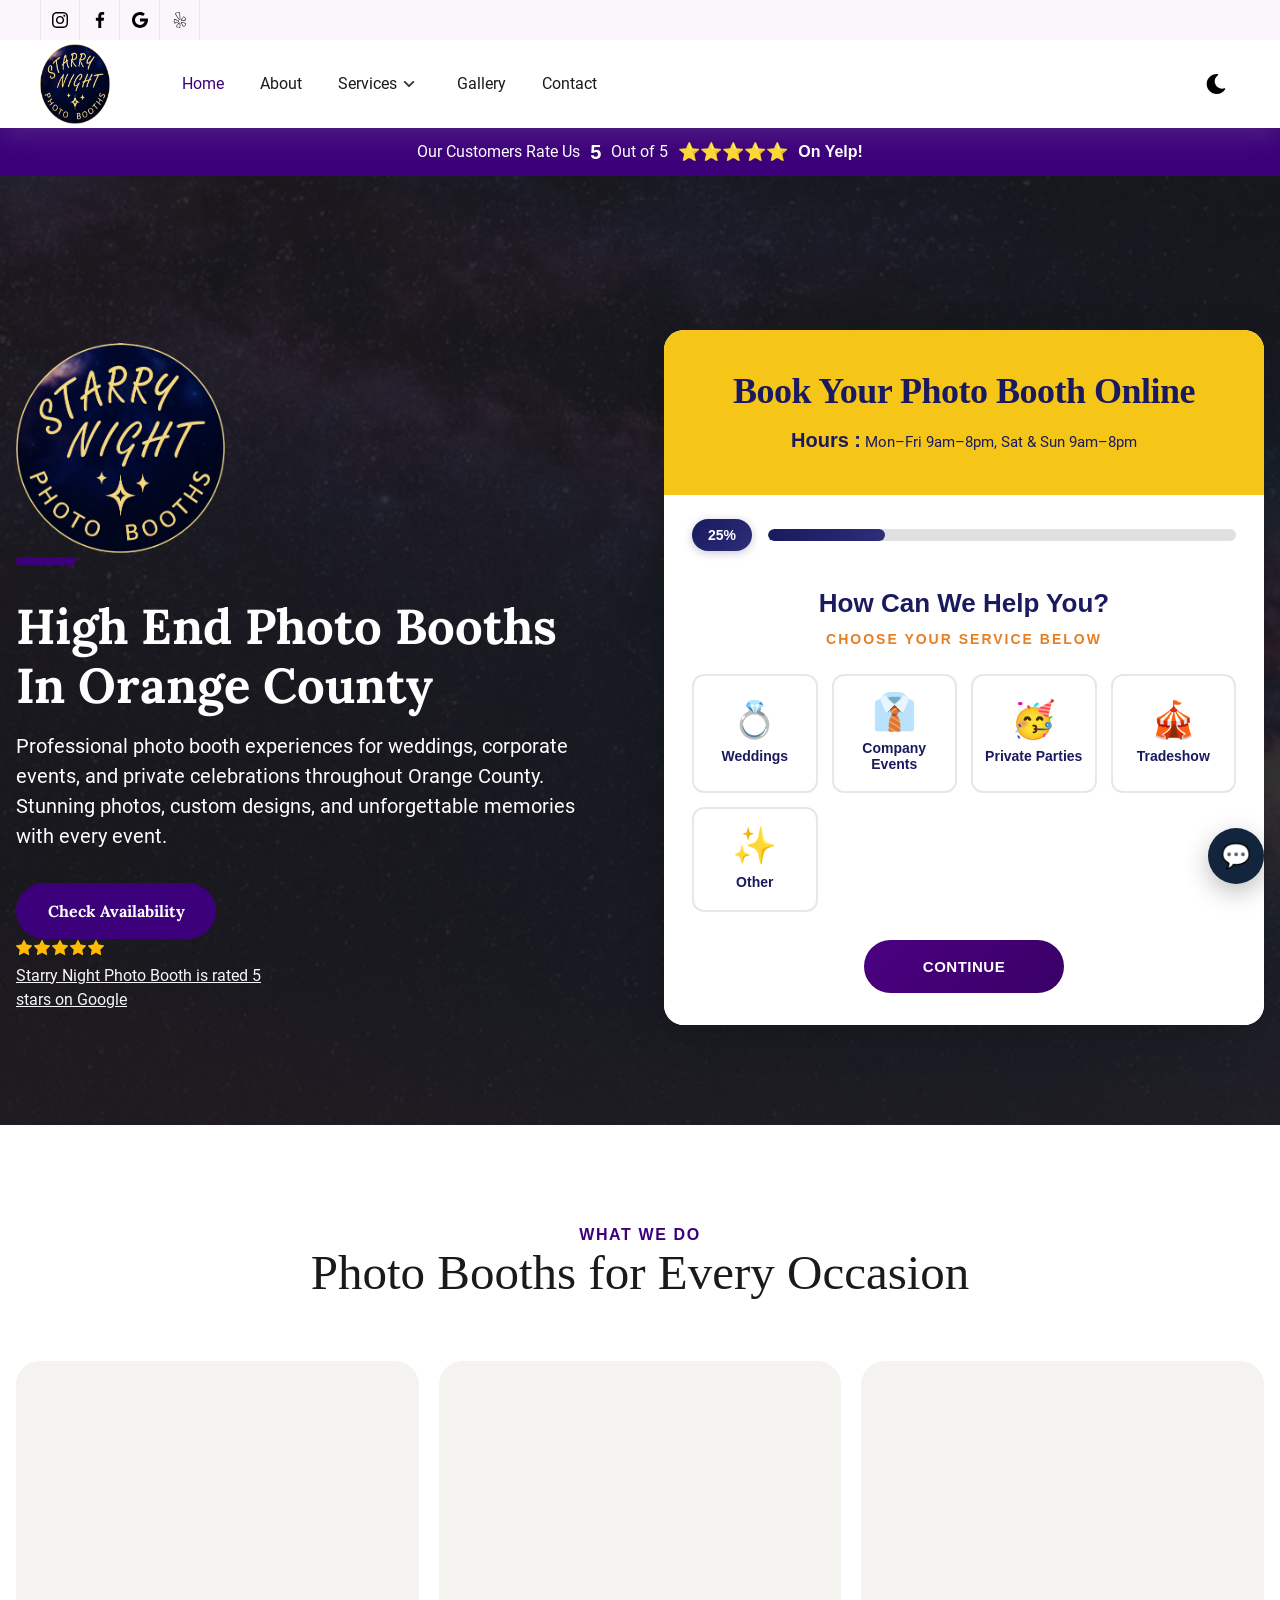
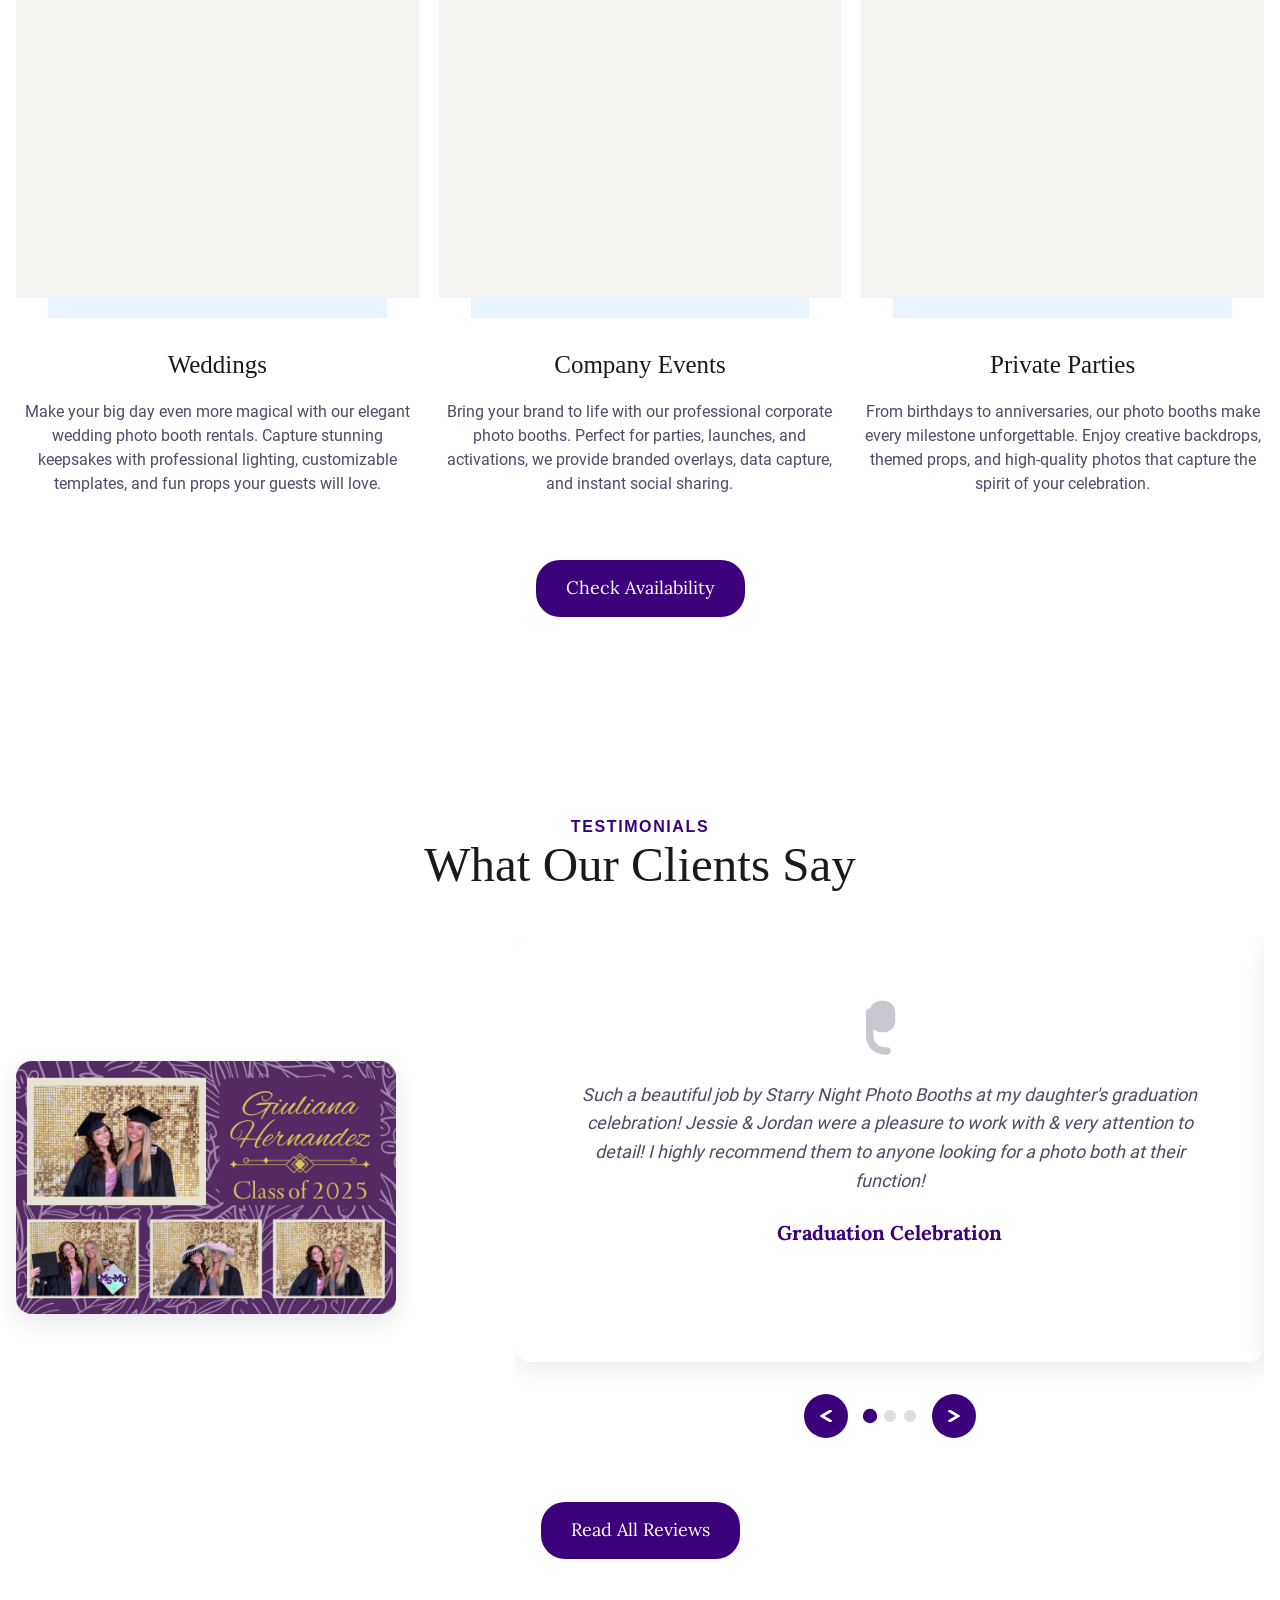
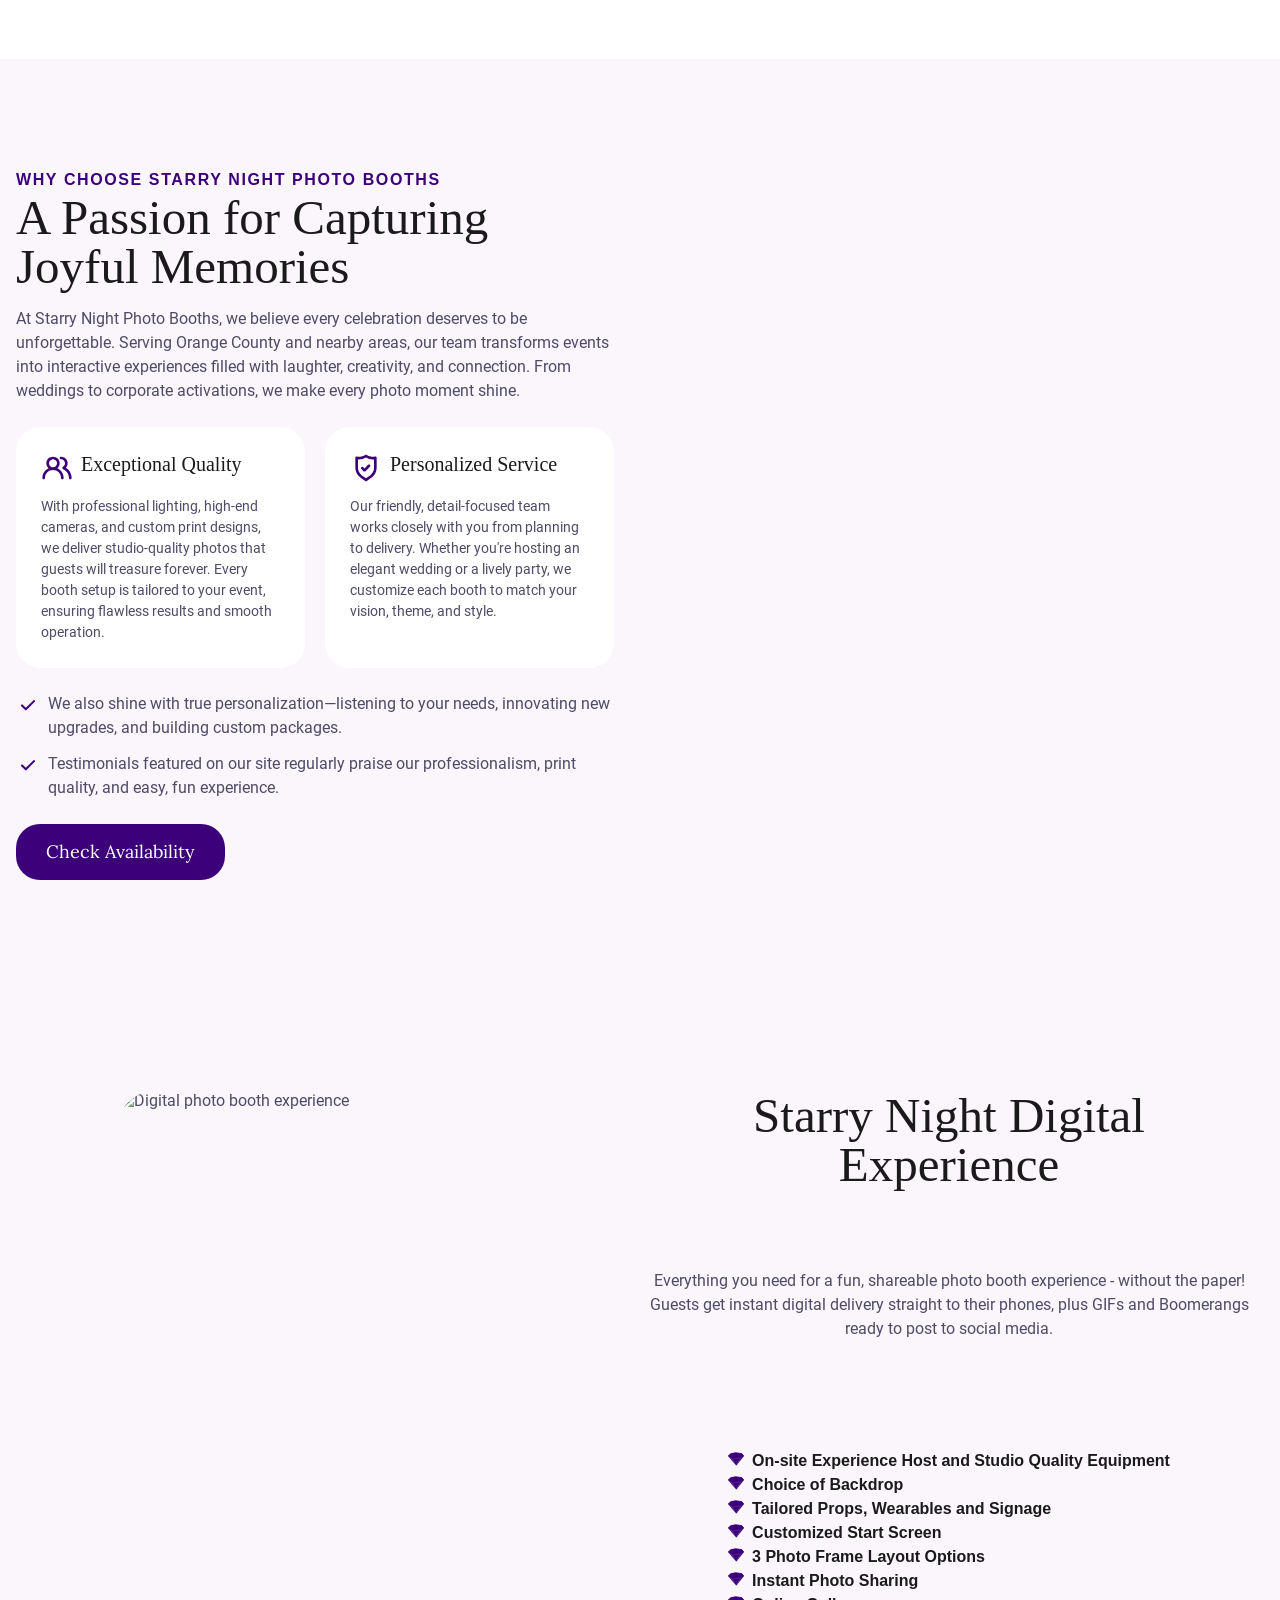
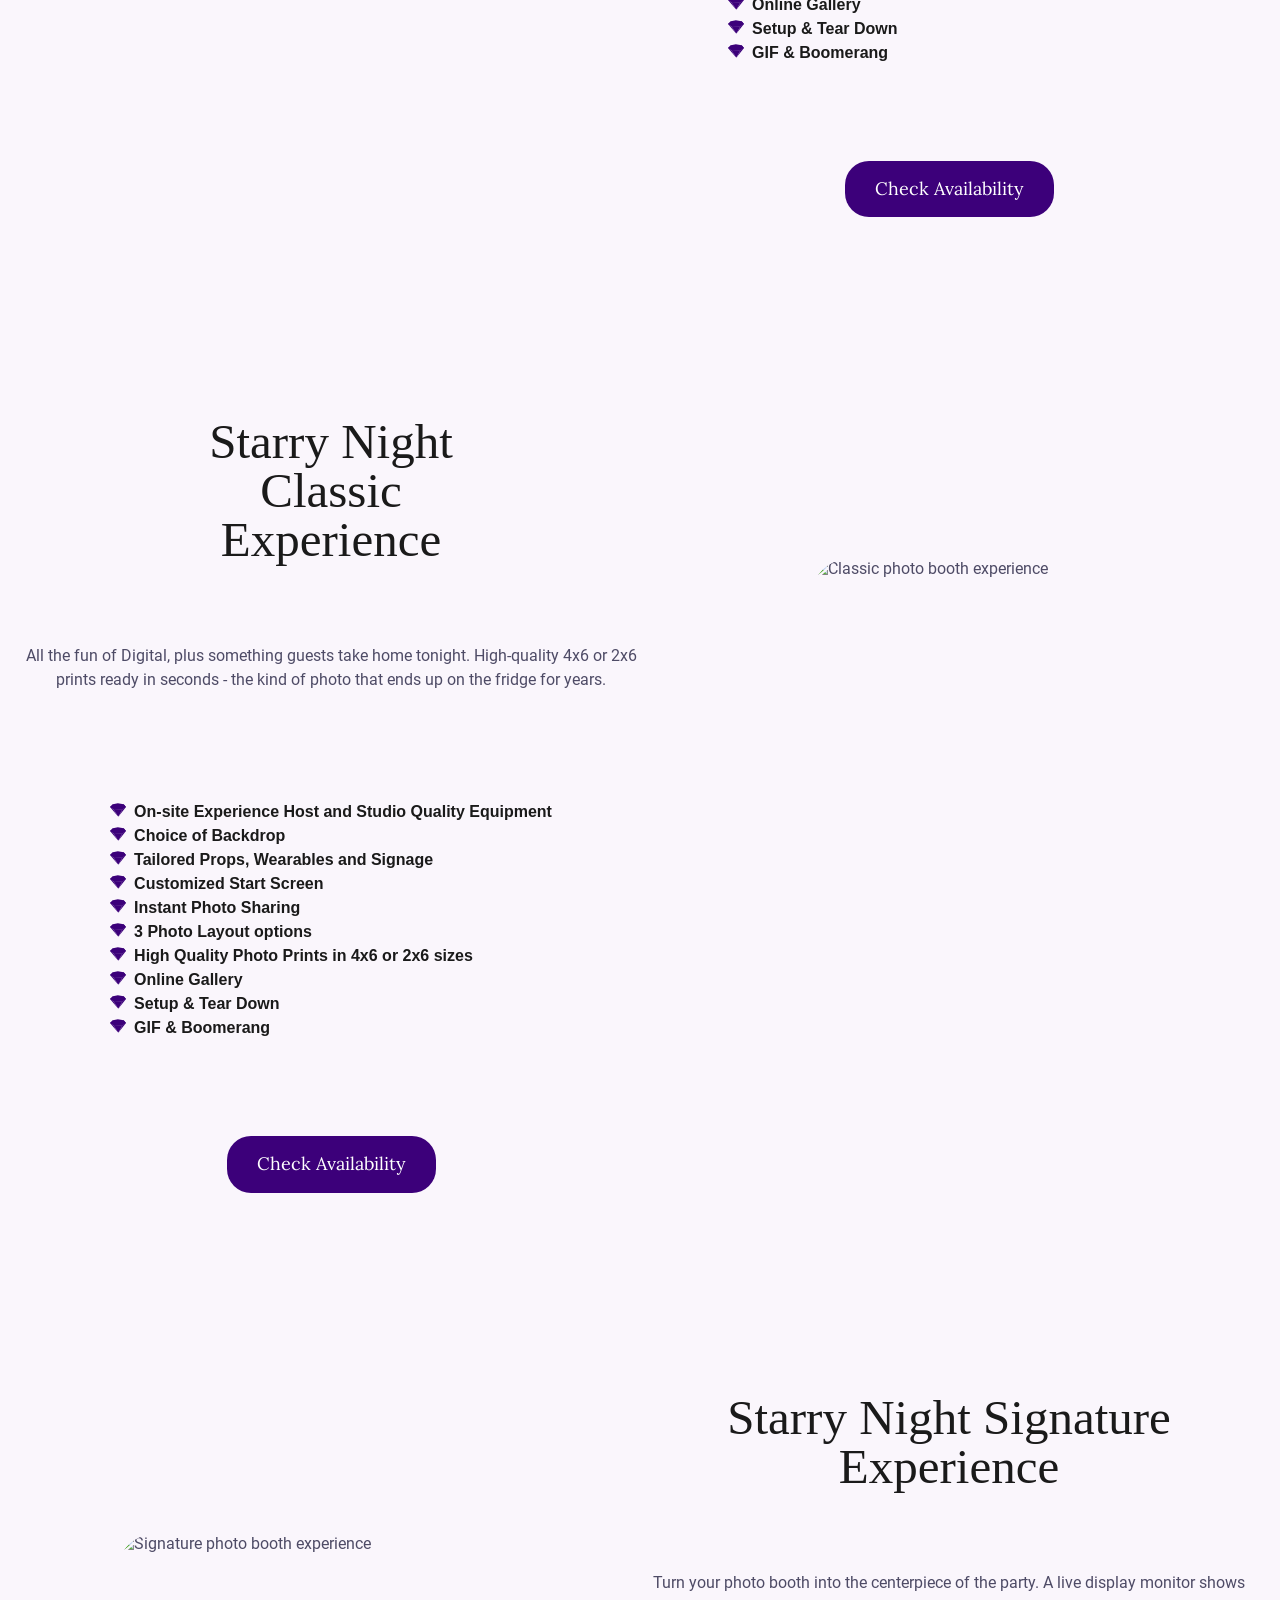
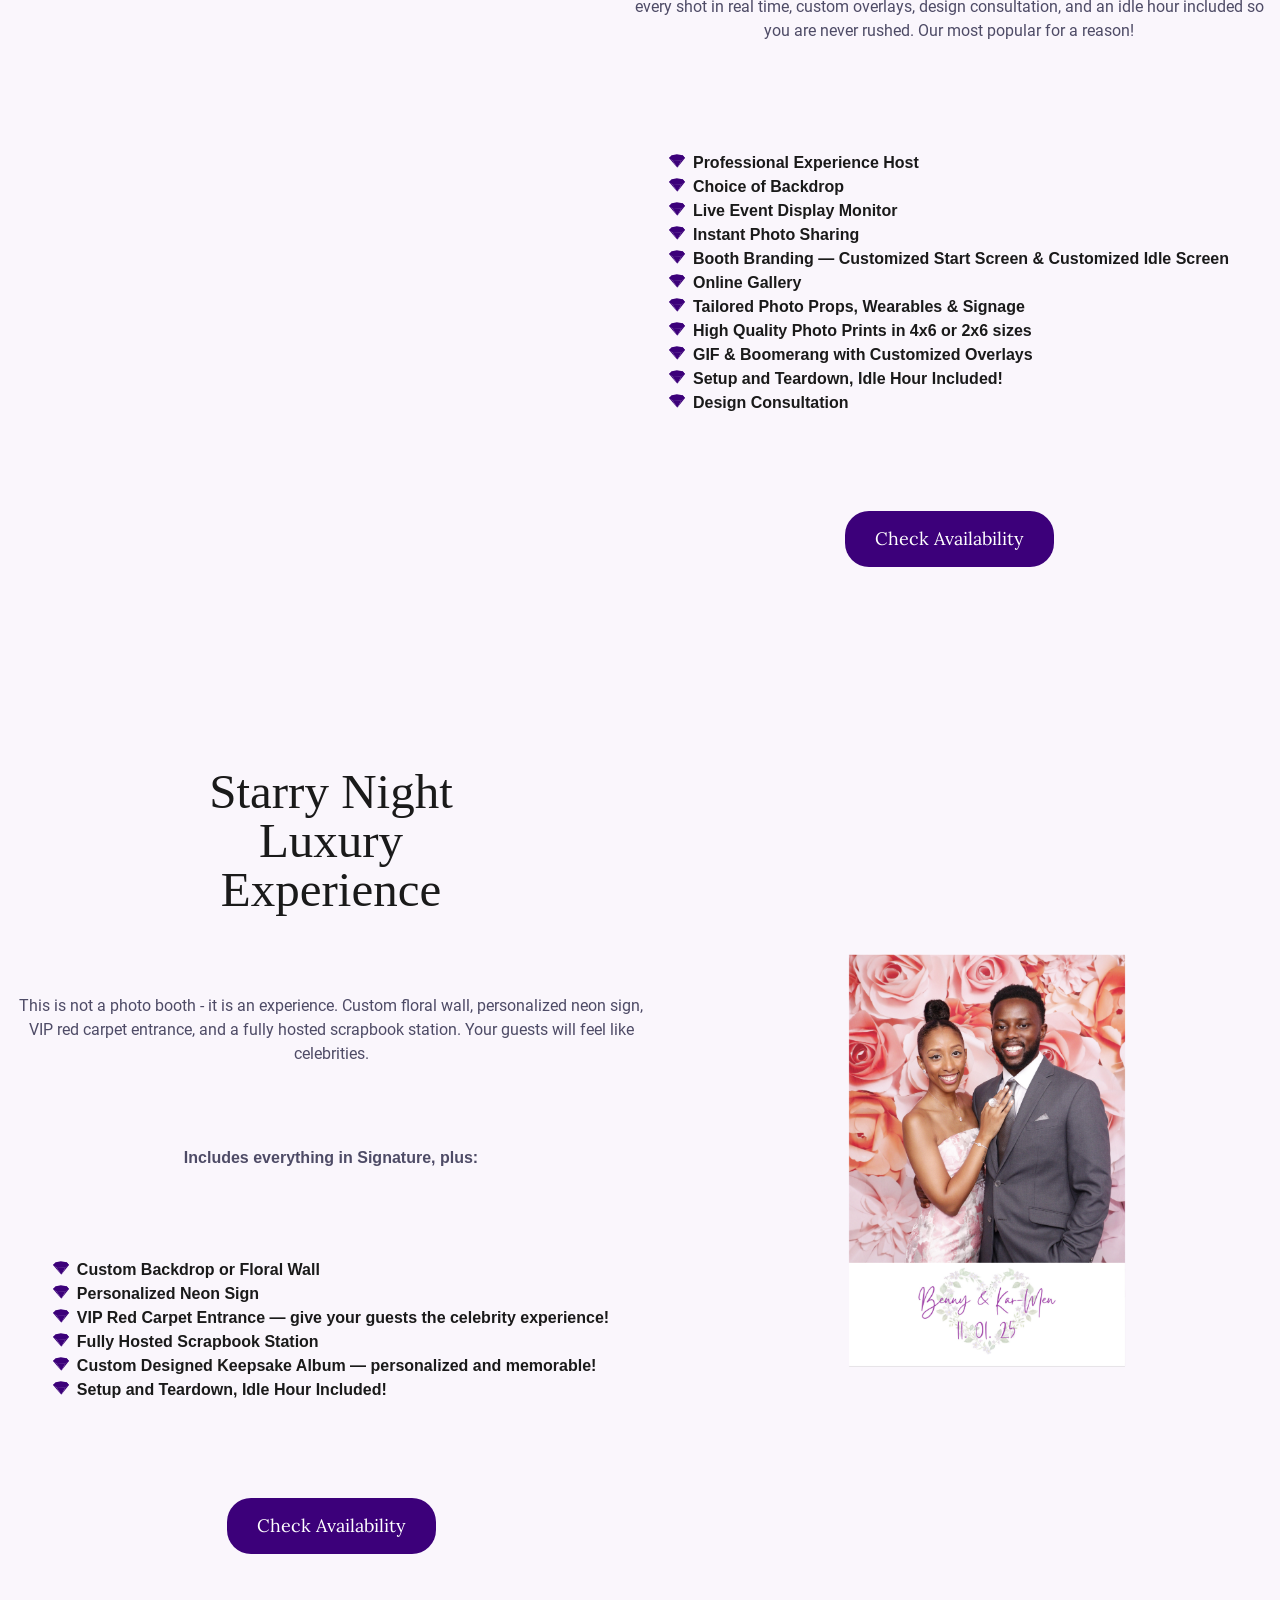
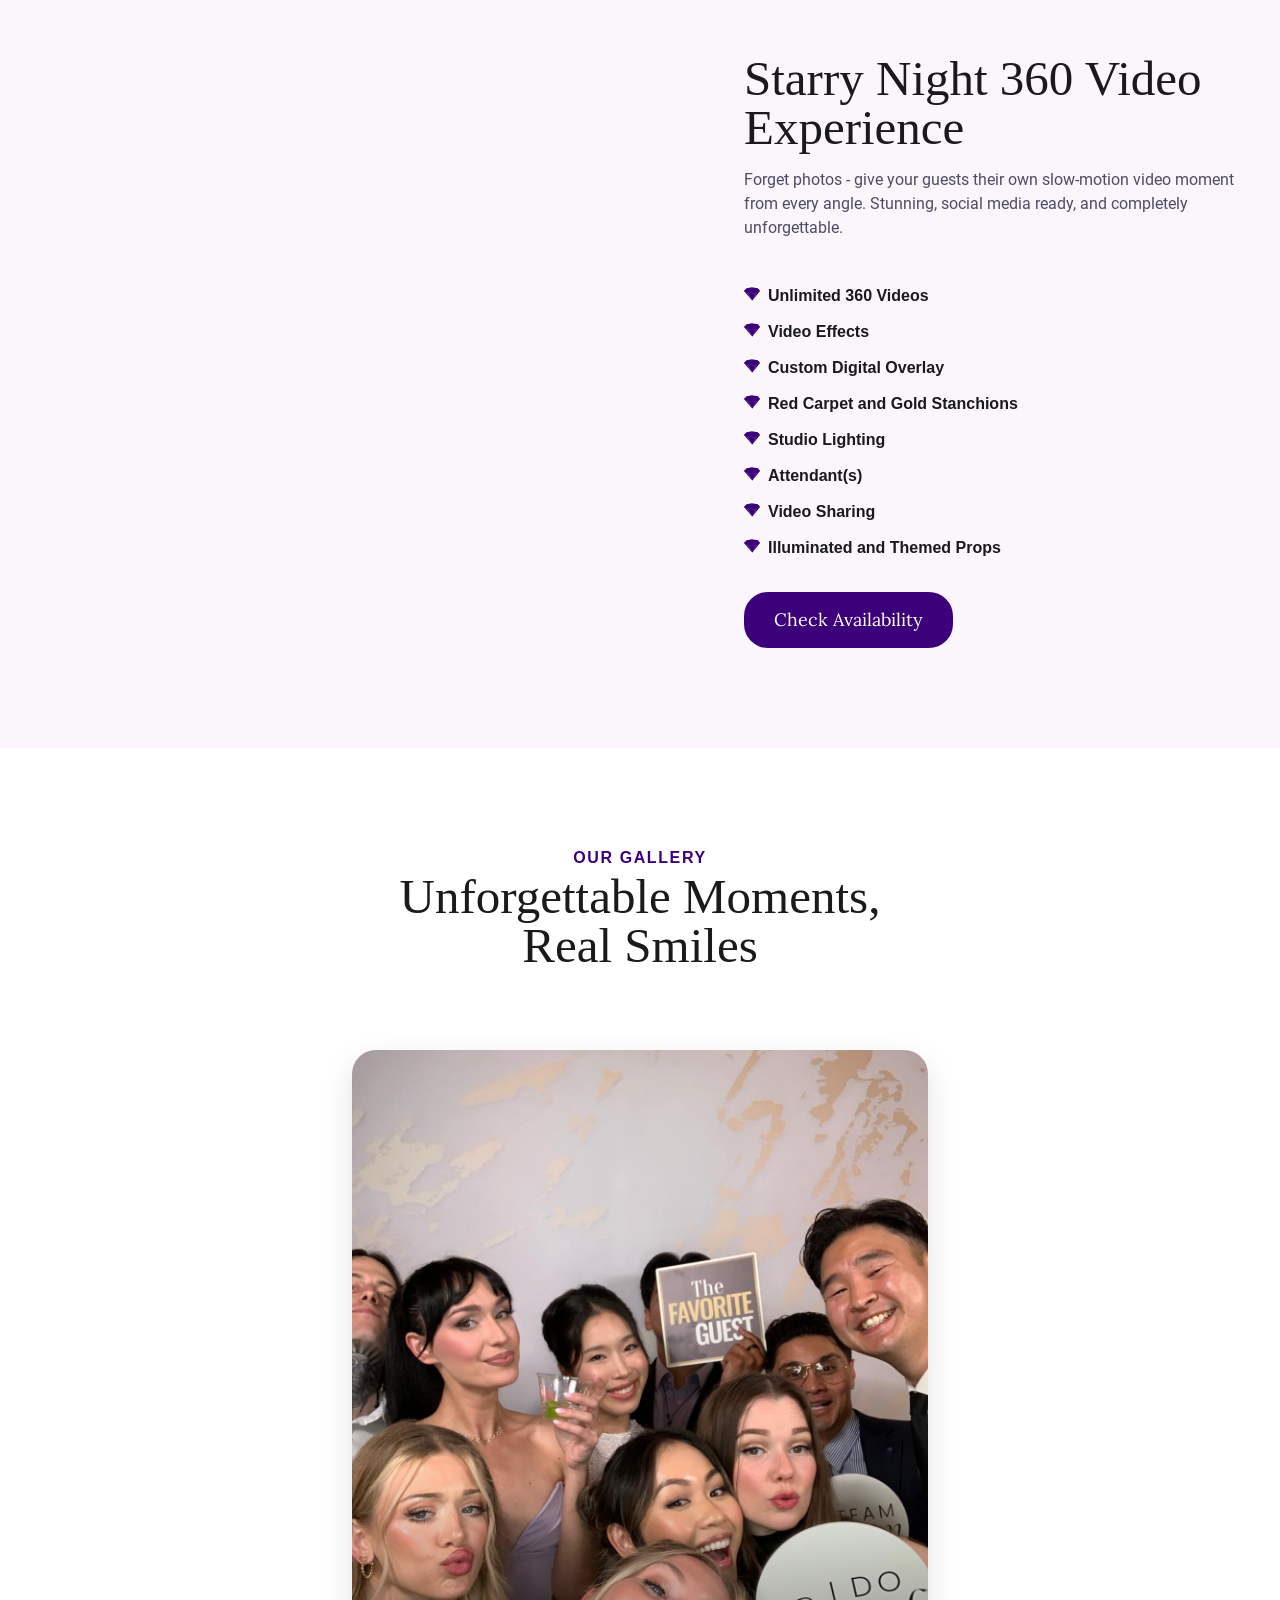
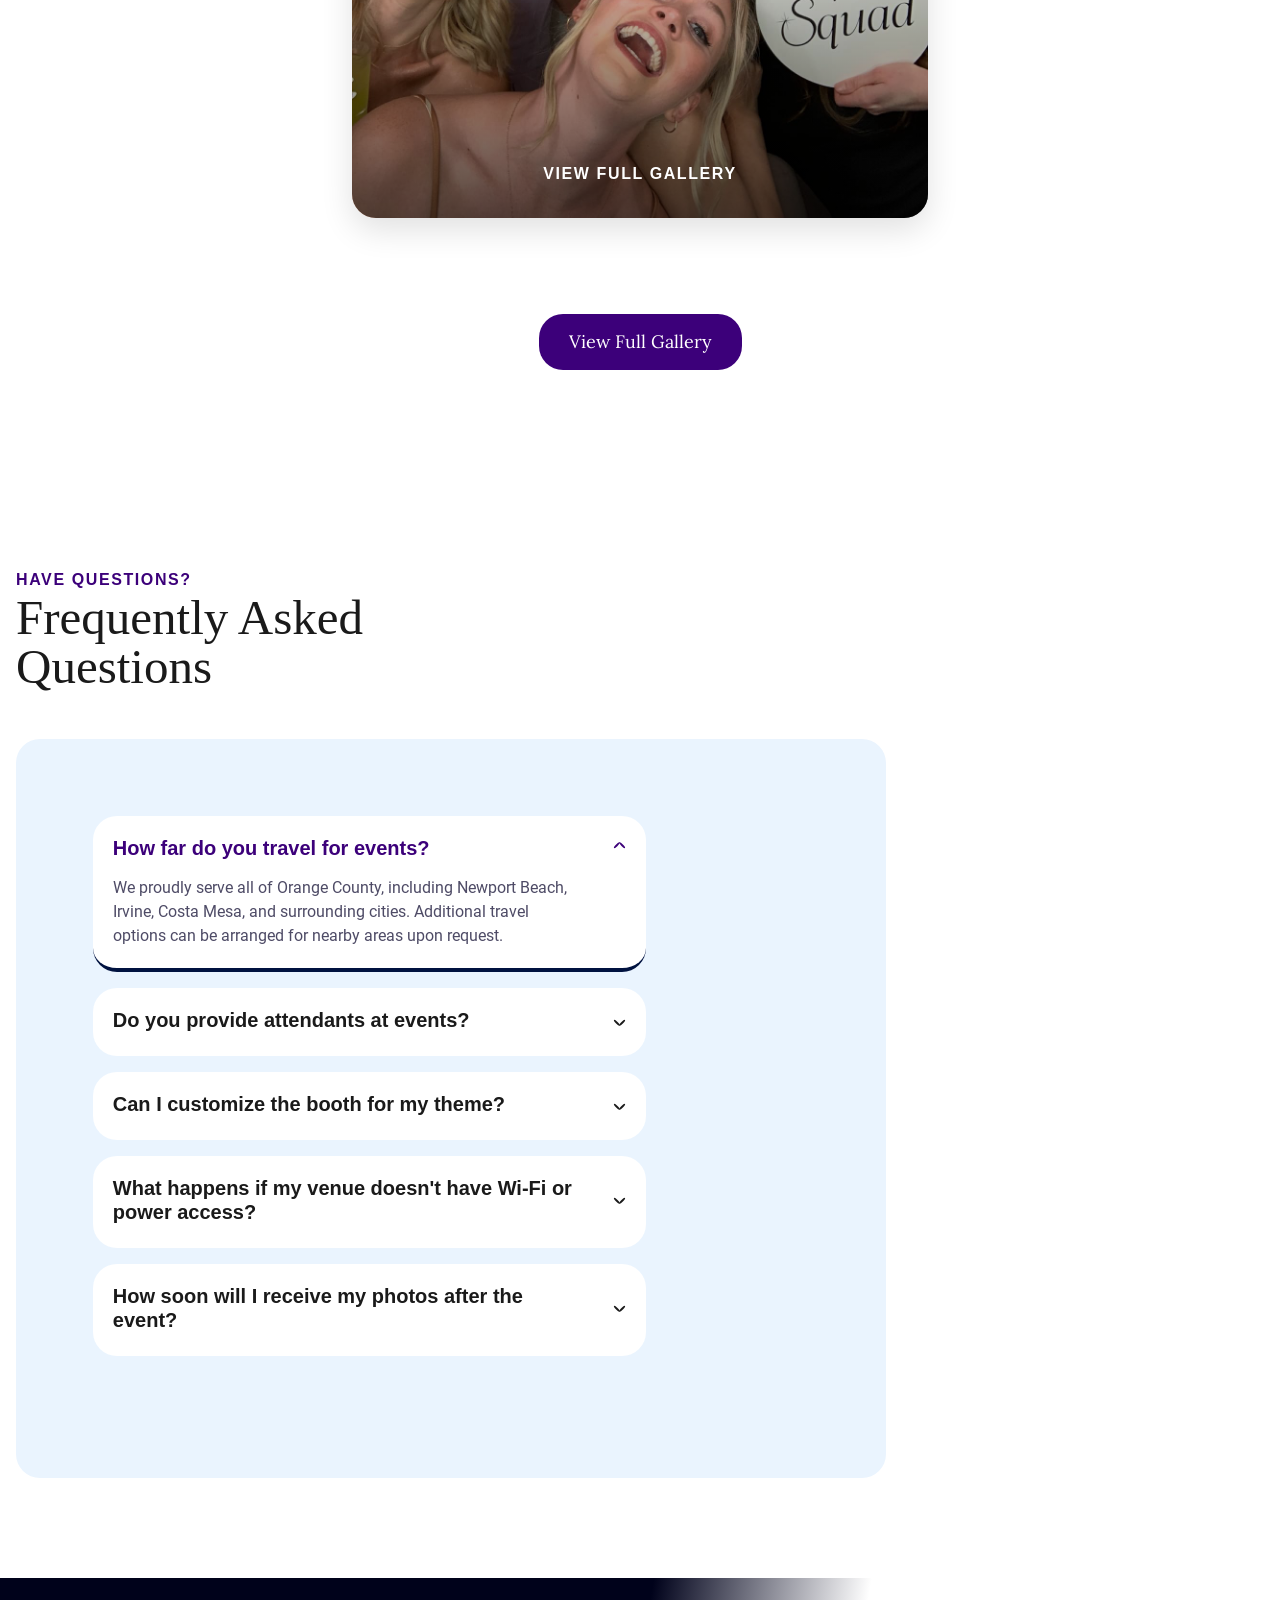
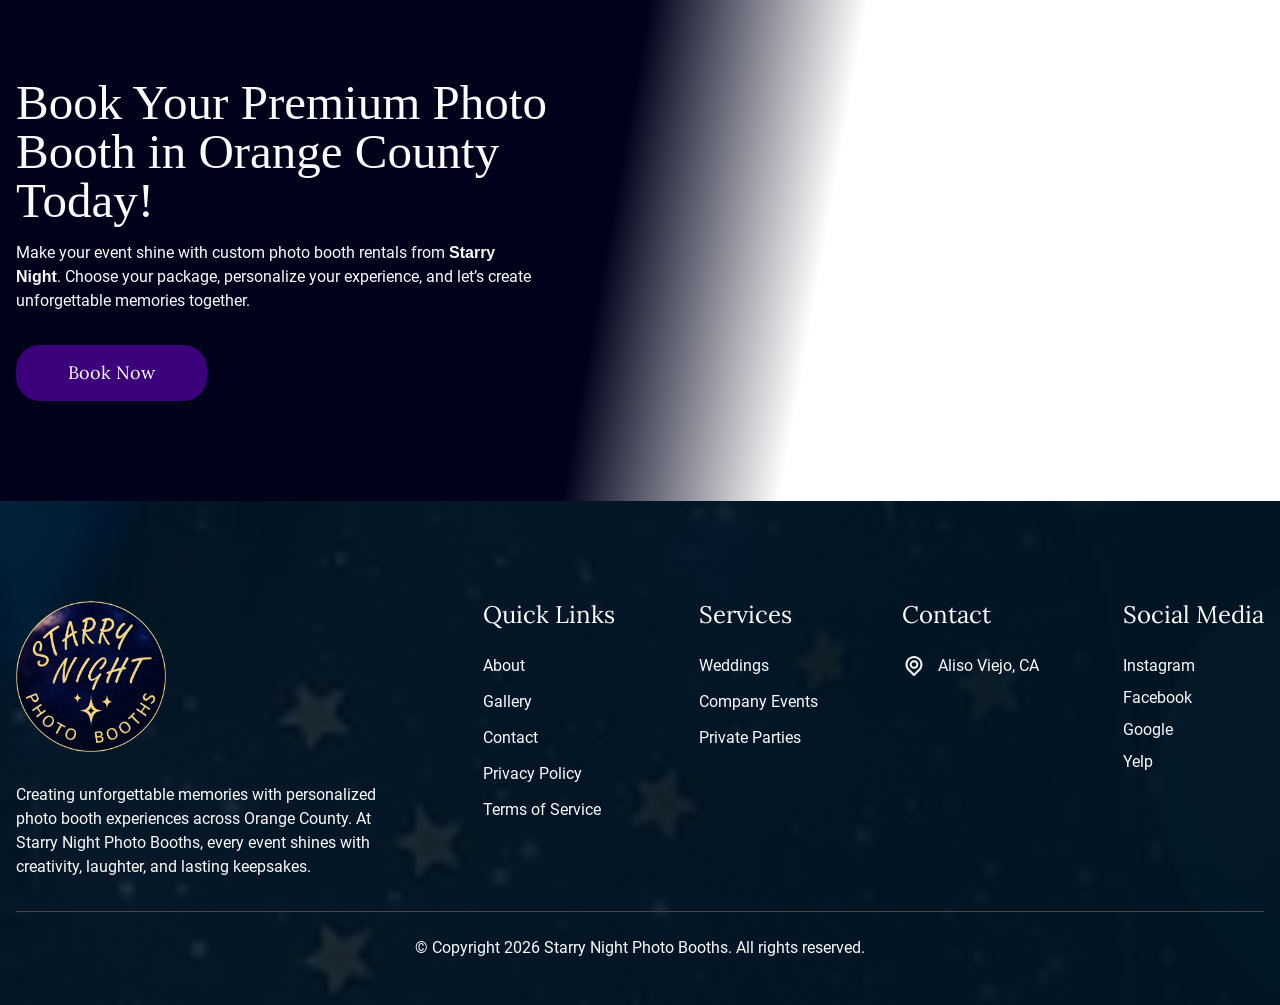
==== commit 687dc9e7: "Add sitewide floating chatbot widget. Introduce a lightweight chatbot UI with guided replies for com" ====
--- a/index.html
+++ b/index.html
@@ -200,7 +200,7 @@
             }
         ]
     }
-}</script><title>Orange County Photo Booth Rentals | Premium Wedding & Event Booths</title><link href="/assets/css/mobile-optimizations.css" rel="stylesheet"></head><body><a class="skip" href="#main" aria-label="skip to main content">Click To Skip To Main Content</a><div id="sticky-banner"><div class="cs-banner-wrapper"><div class="cs-banner-container"><div class="cs-mobile-booking-row"><span class="cs-booking-years">Now Booking for 2026 and 2027</span></div><div class="cs-message-section"><span class="cs-message-text">Book Your Photo Booth Online Today!</span> <span class="cs-booking-years">Now Booking for 2026 and 2027</span></div><div class="cs-buttons-row"><a class="cs-schedule-section" href="/contact#contact" aria-label="Schedule Online"><svg class="cs-schedule-icon" viewBox="0 0 24 24" fill="none" aria-hidden="true" height="24" width="24" xmlns="http://www.w3.org/2000/svg"><path d="M19 4H5C3.89 4 3 4.9 3 6V20C3 21.1 3.89 22 5 22H19C20.1 22 21 21.1 21 20V6C21 4.9 20.1 4 19 4ZM19 20H5V9H19V20ZM19 7H5V6H19V7Z" fill="currentColor"/><path d="M7 11H9V13H7V11Z" fill="currentColor"/><path d="M11 11H13V13H11V11Z" fill="currentColor"/><path d="M15 11H17V13H15V11Z" fill="currentColor"/></svg> <span class="cs-schedule-text">Book Online</span></a></div></div></div></div><script>!function(){const n=document.getElementById("sticky-banner");if(!n)return;let e,t=0,i=!1;function o(){i||(i=!0,requestAnimationFrame((function(){const e=window.pageYOffset||document.documentElement.scrollTop,o=window.innerWidth>=1024?130:50;e>o&&e>t?n.classList.add("visible"):(e<o||e<t)&&n.classList.remove("visible"),t=e<=0?0:e,i=!1})))}window.addEventListener("scroll",(function(){e&&cancelAnimationFrame(e),e=requestAnimationFrame(o)}),{passive:!0})}()</script><header id="cs-navigation"><div class="cs-wrapper"><a class="cs-logo cs-desktop" href="/" aria-label="back to home"><div class="cs-logo-wrapper"><img alt="Starry Night Photo Booths logo" src="/assets/images/logo.png" decoding="async" height="29" width="210" aria-hidden="true" loading="lazy"></div></a><div class="cs-middle"><div class="cs-top-bar"><div class="cs-top-social"><a class="cs-social-link" href="https://www.instagram.com/starrynightphotobooths?utm_source=ig_web_button_share_sheet&igsh=ZDNlZDc0MzIxNw==" target="_blank" rel="noopener"><img alt="Instagram" src="/assets/svgs/instagram.svg" decoding="async" height="16" width="16" aria-hidden="true" class="cs-social-icon cs-light" loading="lazy"> <img alt="Instagram" src="/assets/svgs/instagram-white.svg" decoding="async" height="16" width="16" aria-hidden="true" class="cs-social-icon cs-dark" loading="lazy"> </a><a class="cs-social-link" href="https://www.facebook.com/profile.php?id=61573840318283" target="_blank" rel="noopener"><img alt="Facebook" src="/assets/svgs/facebook.svg" decoding="async" height="16" width="16" aria-hidden="true" class="cs-social-icon cs-light" loading="lazy"> <img alt="Facebook" src="/assets/svgs/facebook-white.svg" decoding="async" height="16" width="16" aria-hidden="true" class="cs-social-icon cs-dark" loading="lazy"> </a><a class="cs-social-link" href="" target="_blank" rel="noopener"><img alt="Google" src="/assets/svgs/google.svg" decoding="async" height="16" width="16" aria-hidden="true" class="cs-social-icon cs-light" loading="lazy"> <img alt="Google" src="/assets/svgs/google-white.svg" decoding="async" height="16" width="16" aria-hidden="true" class="cs-social-icon cs-dark" loading="lazy"> </a><a class="cs-social-link" href="https://www.yelp.com/biz/starry-night-photo-booths-aliso-viejo" target="_blank" rel="noopener"><img alt="Yelp" src="/assets/svgs/yelp.svg" decoding="async" height="16" width="16" aria-hidden="true" class="cs-social-icon cs-light" loading="lazy"> <img alt="Yelp" src="/assets/svgs/yelp-white.svg" decoding="async" height="16" width="16" aria-hidden="true" class="cs-social-icon cs-dark" loading="lazy"></a></div></div><div class="cs-bottom-bar"><a class="cs-logo" href="/" aria-label="back to home"><div class="cs-logo-wrapper"><img alt="Starry Night Photo Booths logo" src="/assets/images/logo.png" decoding="async" height="29" width="210" aria-hidden="true" loading="lazy"></div></a><nav class="cs-nav" role="navigation"><button class="cs-toggle" aria-label="mobile menu toggle"><div class="cs-box" aria-hidden="true"><span class="cs-line cs-line1" aria-hidden="true"></span> <span class="cs-line cs-line2" aria-hidden="true"></span> <span class="cs-line cs-line3" aria-hidden="true"></span></div></button><div class="cs-ul-wrapper"><ul class="cs-ul" aria-expanded="false" id="cs-expanded"><li class="cs-li"><a class="cs-li-link cs-active" href="/">Home</a></li><li class="cs-li"><a class="cs-li-link" href="/about/">About</a></li><li class="cs-li cs-dropdown" tabindex="0"><span class="cs-li-link">Services <img alt="dropdown icon" src="/assets/svgs/drop-down.svg" decoding="async" height="24" width="24" aria-hidden="true" class="cs-drop-icon" loading="lazy"></span><ul class="cs-drop-ul"><li class="cs-drop-li"><a class="cs-li-link cs-drop-link" href="/weddings/">Weddings</a></li><li class="cs-drop-li"><a class="cs-li-link cs-drop-link" href="/company-events/">Company Events</a></li><li class="cs-drop-li"><a class="cs-li-link cs-drop-link" href="/private-parties/">Private Parties</a></li></ul></li><li class="cs-li"><a class="cs-li-link" href="/gallery/">Gallery</a></li><li class="cs-li"><a class="cs-li-link" href="/contact/">Contact</a></li></ul></div></nav><a class="cs-button-border" href="/contact/">Book Now </a><button aria-label="dark mode toggle" id="dark-mode-toggle"><svg class="cs-moon" viewBox="0 0 480 480" xmlns="http://www.w3.org/2000/svg" style="enable-background:new 0 0 480 480" xml:space="preserve"><path d="M459.782 347.328c-4.288-5.28-11.488-7.232-17.824-4.96-17.76 6.368-37.024 9.632-57.312 9.632-97.056 0-176-78.976-176-176 0-58.4 28.832-112.768 77.12-145.472 5.472-3.712 8.096-10.4 6.624-16.832S285.638 2.4 279.078 1.44C271.59.352 264.134 0 256.646 0c-132.352 0-240 107.648-240 240s107.648 240 240 240c84 0 160.416-42.688 204.352-114.176 3.552-5.792 3.04-13.184-1.216-18.496z"/></svg> <img alt="moon" src="/assets/svgs/sun.svg" decoding="async" height="15" width="15" aria-hidden="true" class="cs-sun" loading="lazy"></button></div></div></div></header><section id="review-bar"><div class="cs-container"><a class="cs-review-link" href="https://www.yelp.com/biz/starry-night-photo-booths-aliso-viejo" target="_blank" rel="noopener noreferrer"><span class="cs-review-text">Our Customers Rate Us</span> <span class="cs-rating">5</span> <span class="cs-review-text">Out of 5</span> <span class="cs-stars">⭐⭐⭐⭐⭐</span> <span class="cs-review-count">On Yelp!</span></a></div></section><main id="main"><section id="hero-1467"><div class="cs-container"><div class="cs-content"><div class="cs-logo-wrapper"><img alt="Starry Night Photo Booth logo" src="/assets/images/logo.png" decoding="async" height="48" width="48" class="cs-img-logo" fetchpriority="high"></div><h1 class="cs-title">High End Photo Booths In Orange County</h1><p class="cs-text">Professional photo booth experiences for weddings, corporate events, and private celebrations throughout Orange County. Stunning photos, custom designs, and unforgettable memories with every event.</p><a class="cs-button-solid" href="/contact">Check Availability</a><div class="cs-stars"><img alt="icon" src="/assets/svgs/star-single.svg" decoding="async" height="16" width="16" class="cs-icon" fetchpriority="high"> <img alt="icon" src="/assets/svgs/star-single.svg" decoding="async" height="16" width="16" class="cs-icon" fetchpriority="high"> <img alt="icon" src="/assets/svgs/star-single.svg" decoding="async" height="16" width="16" class="cs-icon" fetchpriority="high"> <img alt="icon" src="/assets/svgs/star-single.svg" decoding="async" height="16" width="16" class="cs-icon" fetchpriority="high"> <img alt="icon" src="/assets/svgs/star-single.svg" decoding="async" height="16" width="16" class="cs-icon" fetchpriority="high"></div><a class="cs-desc" href="https://maps.app.goo.gl/bfQtWD6EKSEfwbZj9" target="_blank" rel="noopener noreferrer">Starry Night Photo Booth is rated 5 stars on Google</a></div><div class="cs-booking-wrapper cs-right"><div class="cs-form-header"><h2 class="cs-form-title">Book Your Photo Booth Online</h2><p class="cs-form-subtitle"><span style="font-weight:700;font-size:20px">Hours :</span> Mon–Fri 9am–8pm, Sat & Sun 9am–8pm</p></div><div class="cs-selected-service" id="selectedService"><p class="cs-selected-service-text"></p></div><div class="cs-progress-container"><span class="cs-progress-label" id="progressLabel">25%</span><div class="cs-progress-bar"><div class="cs-progress-fill" id="progressBar"></div></div></div><form class='cs-booking-form' data-netlify-recaptcha='true' id='photoBoothForm' method='POST' name='service'><input type='hidden' name='form-name' value='service' /><div class="cs-step cs-step-active" data-step="1"><h3 class="cs-step-title">How Can We Help You?</h3><p class="cs-step-subtitle">CHOOSE YOUR SERVICE BELOW</p><span aria-hidden="true" style="position:absolute;left:-9999px;width:1px;height:1px;overflow:hidden"><label>Don't fill this out if you're human: <input name="bot-field" type="text" autocomplete="off" tabindex="-1"></label></span><div class="cs-service-grid"><label class="cs-service-card"><input name="eventType" type="radio" required value="Weddings"> <span class="cs-service-icon">💍</span> <span class="cs-service-name">Weddings</span></label> <label class="cs-service-card"><input name="eventType" type="radio" required value="Company Events"> <span class="cs-service-icon">👔</span> <span class="cs-service-name">Company Events</span></label> <label class="cs-service-card"><input name="eventType" type="radio" required value="Private Parties"> <span class="cs-service-icon">🥳</span> <span class="cs-service-name">Private Parties</span></label> <label class="cs-service-card"><input name="eventType" type="radio" required value="Tradeshow"> <span class="cs-service-icon">🎪</span> <span class="cs-service-name">Tradeshow</span></label> <label class="cs-service-card"><input name="eventType" type="radio" required value="Other"> <span class="cs-service-icon">✨</span> <span class="cs-service-name">Other</span></label></div><div class="cs-button-group"><button class="cs-btn cs-btn-continue" type="button" id="nextBtn1">Continue</button></div></div><div class="cs-step" data-step="2"><div class="cs-form-field"><label class="cs-label-text">What date is your event?*</label> <input name="eventDate" type="text" required class="cs-input cs-date-input" placeholder="Select Date" onfocus='this.type="date"'></div><div class="cs-form-field"><label class="cs-label-text">Event Location*</label> <input name="eventLocation" type="text" required class="cs-input" placeholder="123 Party Lane, City, State"></div><div class="cs-row"><div class="cs-form-field"><label class="cs-label-text">First Name*</label> <input name="firstName" type="text" required class="cs-input"></div><div class="cs-form-field"><label class="cs-label-text">Last Name*</label> <input name="lastName" type="text" required class="cs-input"></div></div><div class="cs-row"><div class="cs-form-field"><label class="cs-label-text">Email*</label> <input name="email" type="email" required class="cs-input"></div><div class="cs-form-field"><label class="cs-label-text">Phone*</label> <input name="phone" type="tel" required class="cs-input"></div></div><label class="cs-checkbox-label"><input name="agree" type="checkbox" required> <span>Privacy Policy and Booking Policy apply. Clicking CHECK AVAILABILITY confirms you're okay with getting emails or texts from Starry Night Photo Booth. There is no obligation to purchase.</span></label><div class='cs-span-12'><script>!function(){function l(){if(window.__rcL)return;window.__rcL=1;var s=document.createElement('script');s.src='https://www.google.com/recaptcha/api.js';s.async=true;s.defer=true;document.head.appendChild(s)}document.addEventListener('focusin',function(e){if(e.target&&e.target.closest&&e.target.closest('.cs-booking-form'))l()},{once:true});document.addEventListener('pointerdown',function(e){if(e.target&&e.target.closest&&e.target.closest('.cs-booking-form'))l()},{once:true});document.addEventListener('submit',function(e){if(e.target&&e.target.matches&&e.target.matches('.cs-booking-form'))l()},true)}();</script>
+}</script><title>Orange County Photo Booth Rentals | Premium Wedding & Event Booths</title><link href="/assets/css/mobile-optimizations.css" rel="stylesheet"><link href="/assets/css/chatbot.css" rel="stylesheet"></head><body><a class="skip" href="#main" aria-label="skip to main content">Click To Skip To Main Content</a><div id="sticky-banner"><div class="cs-banner-wrapper"><div class="cs-banner-container"><div class="cs-mobile-booking-row"><span class="cs-booking-years">Now Booking for 2026 and 2027</span></div><div class="cs-message-section"><span class="cs-message-text">Book Your Photo Booth Online Today!</span> <span class="cs-booking-years">Now Booking for 2026 and 2027</span></div><div class="cs-buttons-row"><a class="cs-schedule-section" href="/contact#contact" aria-label="Schedule Online"><svg class="cs-schedule-icon" viewBox="0 0 24 24" fill="none" aria-hidden="true" height="24" width="24" xmlns="http://www.w3.org/2000/svg"><path d="M19 4H5C3.89 4 3 4.9 3 6V20C3 21.1 3.89 22 5 22H19C20.1 22 21 21.1 21 20V6C21 4.9 20.1 4 19 4ZM19 20H5V9H19V20ZM19 7H5V6H19V7Z" fill="currentColor"/><path d="M7 11H9V13H7V11Z" fill="currentColor"/><path d="M11 11H13V13H11V11Z" fill="currentColor"/><path d="M15 11H17V13H15V11Z" fill="currentColor"/></svg> <span class="cs-schedule-text">Book Online</span></a></div></div></div></div><script>!function(){const n=document.getElementById("sticky-banner");if(!n)return;let e,t=0,i=!1;function o(){i||(i=!0,requestAnimationFrame((function(){const e=window.pageYOffset||document.documentElement.scrollTop,o=window.innerWidth>=1024?130:50;e>o&&e>t?n.classList.add("visible"):(e<o||e<t)&&n.classList.remove("visible"),t=e<=0?0:e,i=!1})))}window.addEventListener("scroll",(function(){e&&cancelAnimationFrame(e),e=requestAnimationFrame(o)}),{passive:!0})}()</script><header id="cs-navigation"><div class="cs-wrapper"><a class="cs-logo cs-desktop" href="/" aria-label="back to home"><div class="cs-logo-wrapper"><img alt="Starry Night Photo Booths logo" src="/assets/images/logo.png" decoding="async" height="29" width="210" aria-hidden="true" loading="lazy"></div></a><div class="cs-middle"><div class="cs-top-bar"><div class="cs-top-social"><a class="cs-social-link" href="https://www.instagram.com/starrynightphotobooths?utm_source=ig_web_button_share_sheet&igsh=ZDNlZDc0MzIxNw==" target="_blank" rel="noopener"><img alt="Instagram" src="/assets/svgs/instagram.svg" decoding="async" height="16" width="16" aria-hidden="true" class="cs-social-icon cs-light" loading="lazy"> <img alt="Instagram" src="/assets/svgs/instagram-white.svg" decoding="async" height="16" width="16" aria-hidden="true" class="cs-social-icon cs-dark" loading="lazy"> </a><a class="cs-social-link" href="https://www.facebook.com/profile.php?id=61573840318283" target="_blank" rel="noopener"><img alt="Facebook" src="/assets/svgs/facebook.svg" decoding="async" height="16" width="16" aria-hidden="true" class="cs-social-icon cs-light" loading="lazy"> <img alt="Facebook" src="/assets/svgs/facebook-white.svg" decoding="async" height="16" width="16" aria-hidden="true" class="cs-social-icon cs-dark" loading="lazy"> </a><a class="cs-social-link" href="" target="_blank" rel="noopener"><img alt="Google" src="/assets/svgs/google.svg" decoding="async" height="16" width="16" aria-hidden="true" class="cs-social-icon cs-light" loading="lazy"> <img alt="Google" src="/assets/svgs/google-white.svg" decoding="async" height="16" width="16" aria-hidden="true" class="cs-social-icon cs-dark" loading="lazy"> </a><a class="cs-social-link" href="https://www.yelp.com/biz/starry-night-photo-booths-aliso-viejo" target="_blank" rel="noopener"><img alt="Yelp" src="/assets/svgs/yelp.svg" decoding="async" height="16" width="16" aria-hidden="true" class="cs-social-icon cs-light" loading="lazy"> <img alt="Yelp" src="/assets/svgs/yelp-white.svg" decoding="async" height="16" width="16" aria-hidden="true" class="cs-social-icon cs-dark" loading="lazy"></a></div></div><div class="cs-bottom-bar"><a class="cs-logo" href="/" aria-label="back to home"><div class="cs-logo-wrapper"><img alt="Starry Night Photo Booths logo" src="/assets/images/logo.png" decoding="async" height="29" width="210" aria-hidden="true" loading="lazy"></div></a><nav class="cs-nav" role="navigation"><button class="cs-toggle" aria-label="mobile menu toggle"><div class="cs-box" aria-hidden="true"><span class="cs-line cs-line1" aria-hidden="true"></span> <span class="cs-line cs-line2" aria-hidden="true"></span> <span class="cs-line cs-line3" aria-hidden="true"></span></div></button><div class="cs-ul-wrapper"><ul class="cs-ul" aria-expanded="false" id="cs-expanded"><li class="cs-li"><a class="cs-li-link cs-active" href="/">Home</a></li><li class="cs-li"><a class="cs-li-link" href="/about/">About</a></li><li class="cs-li cs-dropdown" tabindex="0"><span class="cs-li-link">Services <img alt="dropdown icon" src="/assets/svgs/drop-down.svg" decoding="async" height="24" width="24" aria-hidden="true" class="cs-drop-icon" loading="lazy"></span><ul class="cs-drop-ul"><li class="cs-drop-li"><a class="cs-li-link cs-drop-link" href="/weddings/">Weddings</a></li><li class="cs-drop-li"><a class="cs-li-link cs-drop-link" href="/company-events/">Company Events</a></li><li class="cs-drop-li"><a class="cs-li-link cs-drop-link" href="/private-parties/">Private Parties</a></li></ul></li><li class="cs-li"><a class="cs-li-link" href="/gallery/">Gallery</a></li><li class="cs-li"><a class="cs-li-link" href="/contact/">Contact</a></li></ul></div></nav><a class="cs-button-border" href="/contact/">Book Now </a><button aria-label="dark mode toggle" id="dark-mode-toggle"><svg class="cs-moon" viewBox="0 0 480 480" xmlns="http://www.w3.org/2000/svg" style="enable-background:new 0 0 480 480" xml:space="preserve"><path d="M459.782 347.328c-4.288-5.28-11.488-7.232-17.824-4.96-17.76 6.368-37.024 9.632-57.312 9.632-97.056 0-176-78.976-176-176 0-58.4 28.832-112.768 77.12-145.472 5.472-3.712 8.096-10.4 6.624-16.832S285.638 2.4 279.078 1.44C271.59.352 264.134 0 256.646 0c-132.352 0-240 107.648-240 240s107.648 240 240 240c84 0 160.416-42.688 204.352-114.176 3.552-5.792 3.04-13.184-1.216-18.496z"/></svg> <img alt="moon" src="/assets/svgs/sun.svg" decoding="async" height="15" width="15" aria-hidden="true" class="cs-sun" loading="lazy"></button></div></div></div></header><section id="review-bar"><div class="cs-container"><a class="cs-review-link" href="https://www.yelp.com/biz/starry-night-photo-booths-aliso-viejo" target="_blank" rel="noopener noreferrer"><span class="cs-review-text">Our Customers Rate Us</span> <span class="cs-rating">5</span> <span class="cs-review-text">Out of 5</span> <span class="cs-stars">⭐⭐⭐⭐⭐</span> <span class="cs-review-count">On Yelp!</span></a></div></section><main id="main"><section id="hero-1467"><div class="cs-container"><div class="cs-content"><div class="cs-logo-wrapper"><img alt="Starry Night Photo Booth logo" src="/assets/images/logo.png" decoding="async" height="48" width="48" class="cs-img-logo" fetchpriority="high"></div><h1 class="cs-title">High End Photo Booths In Orange County</h1><p class="cs-text">Professional photo booth experiences for weddings, corporate events, and private celebrations throughout Orange County. Stunning photos, custom designs, and unforgettable memories with every event.</p><a class="cs-button-solid" href="/contact">Check Availability</a><div class="cs-stars"><img alt="icon" src="/assets/svgs/star-single.svg" decoding="async" height="16" width="16" class="cs-icon" fetchpriority="high"> <img alt="icon" src="/assets/svgs/star-single.svg" decoding="async" height="16" width="16" class="cs-icon" fetchpriority="high"> <img alt="icon" src="/assets/svgs/star-single.svg" decoding="async" height="16" width="16" class="cs-icon" fetchpriority="high"> <img alt="icon" src="/assets/svgs/star-single.svg" decoding="async" height="16" width="16" class="cs-icon" fetchpriority="high"> <img alt="icon" src="/assets/svgs/star-single.svg" decoding="async" height="16" width="16" class="cs-icon" fetchpriority="high"></div><a class="cs-desc" href="https://maps.app.goo.gl/bfQtWD6EKSEfwbZj9" target="_blank" rel="noopener noreferrer">Starry Night Photo Booth is rated 5 stars on Google</a></div><div class="cs-booking-wrapper cs-right"><div class="cs-form-header"><h2 class="cs-form-title">Book Your Photo Booth Online</h2><p class="cs-form-subtitle"><span style="font-weight:700;font-size:20px">Hours :</span> Mon–Fri 9am–8pm, Sat & Sun 9am–8pm</p></div><div class="cs-selected-service" id="selectedService"><p class="cs-selected-service-text"></p></div><div class="cs-progress-container"><span class="cs-progress-label" id="progressLabel">25%</span><div class="cs-progress-bar"><div class="cs-progress-fill" id="progressBar"></div></div></div><form class='cs-booking-form' data-netlify-recaptcha='true' id='photoBoothForm' method='POST' name='service'><input type='hidden' name='form-name' value='service' /><div class="cs-step cs-step-active" data-step="1"><h3 class="cs-step-title">How Can We Help You?</h3><p class="cs-step-subtitle">CHOOSE YOUR SERVICE BELOW</p><span aria-hidden="true" style="position:absolute;left:-9999px;width:1px;height:1px;overflow:hidden"><label>Don't fill this out if you're human: <input name="bot-field" type="text" autocomplete="off" tabindex="-1"></label></span><div class="cs-service-grid"><label class="cs-service-card"><input name="eventType" type="radio" required value="Weddings"> <span class="cs-service-icon">💍</span> <span class="cs-service-name">Weddings</span></label> <label class="cs-service-card"><input name="eventType" type="radio" required value="Company Events"> <span class="cs-service-icon">👔</span> <span class="cs-service-name">Company Events</span></label> <label class="cs-service-card"><input name="eventType" type="radio" required value="Private Parties"> <span class="cs-service-icon">🥳</span> <span class="cs-service-name">Private Parties</span></label> <label class="cs-service-card"><input name="eventType" type="radio" required value="Tradeshow"> <span class="cs-service-icon">🎪</span> <span class="cs-service-name">Tradeshow</span></label> <label class="cs-service-card"><input name="eventType" type="radio" required value="Other"> <span class="cs-service-icon">✨</span> <span class="cs-service-name">Other</span></label></div><div class="cs-button-group"><button class="cs-btn cs-btn-continue" type="button" id="nextBtn1">Continue</button></div></div><div class="cs-step" data-step="2"><div class="cs-form-field"><label class="cs-label-text">What date is your event?*</label> <input name="eventDate" type="text" required class="cs-input cs-date-input" placeholder="Select Date" onfocus='this.type="date"'></div><div class="cs-form-field"><label class="cs-label-text">Event Location*</label> <input name="eventLocation" type="text" required class="cs-input" placeholder="123 Party Lane, City, State"></div><div class="cs-row"><div class="cs-form-field"><label class="cs-label-text">First Name*</label> <input name="firstName" type="text" required class="cs-input"></div><div class="cs-form-field"><label class="cs-label-text">Last Name*</label> <input name="lastName" type="text" required class="cs-input"></div></div><div class="cs-row"><div class="cs-form-field"><label class="cs-label-text">Email*</label> <input name="email" type="email" required class="cs-input"></div><div class="cs-form-field"><label class="cs-label-text">Phone*</label> <input name="phone" type="tel" required class="cs-input"></div></div><label class="cs-checkbox-label"><input name="agree" type="checkbox" required> <span>Privacy Policy and Booking Policy apply. Clicking CHECK AVAILABILITY confirms you're okay with getting emails or texts from Starry Night Photo Booth. There is no obligation to purchase.</span></label><div class='cs-span-12'><script>!function(){function l(){if(window.__rcL)return;window.__rcL=1;var s=document.createElement('script');s.src='https://www.google.com/recaptcha/api.js';s.async=true;s.defer=true;document.head.appendChild(s)}document.addEventListener('focusin',function(e){if(e.target&&e.target.closest&&e.target.closest('.cs-booking-form'))l()},{once:true});document.addEventListener('pointerdown',function(e){if(e.target&&e.target.closest&&e.target.closest('.cs-booking-form'))l()},{once:true});document.addEventListener('submit',function(e){if(e.target&&e.target.matches&&e.target.matches('.cs-booking-form'))l()},true)}();</script>
 <div class='g-recaptcha' data-sitekey='6LdnkKEqAAAAAPvyqoRAmjXxvE6evlb5z-5Ol90Y'></div>
 <noscript>
   <div>
@@ -228,4 +228,4 @@
                     { "@type": "Question", "name": "What happens if my venue doesn't have Wi-Fi or power access?", "acceptedAnswer": { "@type": "Answer", "text": "No problem! Our digital photo booths can operate offline and upload content once connected. We also offer portable power options for outdoor or remote venues to keep the fun going without interruption." } },
                     { "@type": "Question", "name": "How soon will I receive my photos after the event?", "acceptedAnswer": { "@type": "Answer", "text": "Guests receive digital copies instantly via text or email, and you'll receive a complete private online gallery within 24-48 hours after your event. Starry Night Photo Booths ensures every photo is beautifully preserved and easy to share." } }
                   ]
-                }</script><div class="cs-wrapper"><ul class="cs-faq-group"><li class="cs-faq-item active"><button class="cs-button"><span class="cs-button-text">How far do you travel for events?</span></button><p class="cs-item-p">We proudly serve all of Orange County, including Newport Beach, Irvine, Costa Mesa, and surrounding cities. Additional travel options can be arranged for nearby areas upon request.</p></li><li class="cs-faq-item"><button class="cs-button"><span class="cs-button-text">Do you provide attendants at events?</span></button><p class="cs-item-p">Yes! Every full-service package includes a friendly, professional attendant who ensures smooth operation, helps guests, and keeps the fun going throughout your event.</p></li><li class="cs-faq-item"><button class="cs-button"><span class="cs-button-text">Can I customize the booth for my theme?</span></button><p class="cs-item-p">Absolutely. From branded overlays to themed props and backdrops, Starry Night Photo Booths makes it easy to match your event's unique style and color palette.</p></li><li class="cs-faq-item"><button class="cs-button"><span class="cs-button-text">What happens if my venue doesn't have Wi-Fi or power access?</span></button><p class="cs-item-p">No problem! Our digital photo booths can operate offline and upload content once connected. We also offer portable power options for outdoor or remote venues to keep the fun going without interruption.</p></li><li class="cs-faq-item"><button class="cs-button"><span class="cs-button-text">How soon will I receive my photos after the event?</span></button><p class="cs-item-p">Guests receive digital copies instantly via text or email, and you'll receive a complete private online gallery within 24–48 hours after your event. Starry Night Photo Booths ensures every photo is beautifully preserved and easy to share.</p></li></ul><picture class="cs-picture"><source media="(max-width: 600px)" srcset="/assets/images/faq-photo-15812c80.avif" type="image/avif"><source media="(max-width: 1024px)" srcset="/assets/images/faq-photo-f2879085.avif" type="image/avif"><source media="(min-width: 1024px)" srcset="/assets/images/faq-photo-c65bc43d.avif" type="image/avif"><img alt="Two guests posing playfully in police hats at wedding photo booth" src="/assets/images/faq-photo-61587d67.jpeg" decoding="async" height="739" width="592" aria-hidden="true" loading="lazy"></picture></div></div></div></section><script defer>const faqItems=Array.from(document.querySelectorAll(".cs-faq-item"));for(const e of faqItems)e.addEventListener("click",(()=>e.classList.toggle("active")))</script><section id="cta-403"><div class="cs-container"><div class="cs-content"><h2 class="cs-title">Book Your Premium Photo Booth in Orange County Today!</h2><p class="cs-text">Make your event shine with custom photo booth rentals from <strong>Starry Night</strong>. Choose your package, personalize your experience, and let’s create unforgettable memories together.</p><a class="cs-button-solid" href="#" target="_blank">Book Now</a></div></div><picture class="cs-background"><source media="(max-width: 600px)" srcset="/assets/images/cta1-bf5ae7ca.avif" type="image/avif"><source media="(max-width: 1024px)" srcset="/assets/images/cta1-fa2c1f0e.avif" type="image/avif"><source media="(min-width: 1024px)" srcset="/assets/images/cta1-6aae1db0.avif" type="image/avif"><img alt="Bride and groom posing with Starry Night Photo Booth backdrop" src="/assets/images/cta1-2695320d.jpeg" decoding="async" height="523" width="1152" loading="lazy"></picture></section><script defer src="/assets/js/photo-booth-form.js"></script></main><footer id="cs-footer-1104"><div class="cs-container"><div class="cs-logo-group"><a class="cs-logo" href="/" aria-label="go back to home"><img alt="logo" src="/assets/images/logo.png" decoding="async" height="29" width="210" aria-hidden="true" loading="lazy" class="cs-logo-img"></a><p class="cs-text">Creating unforgettable memories with personalized photo booth experiences across Orange County. At Starry Night Photo Booths, every event shines with creativity, laughter, and lasting keepsakes.</p></div><ul class="cs-nav"><li class="cs-nav-li"><span class="cs-header">Quick Links</span></li><li class="cs-nav-li"><a class="cs-nav-link" href="/about/">About</a></li><li class="cs-nav-li"><a class="cs-nav-link" href="/gallery/">Gallery</a></li><li class="cs-nav-li"><a class="cs-nav-link" href="/contact/">Contact</a></li><li class="cs-nav-li"><a class="cs-nav-link" href="/privacy-policy/">Privacy Policy</a></li><li class="cs-nav-li"><a class="cs-nav-link" href="/terms-of-use/">Terms of Service</a></li></ul><ul class="cs-nav"><li class="cs-nav-li"><span class="cs-header">Services</span></li><li class="cs-nav-li"><a class="cs-nav-link" href="/weddings/">Weddings</a></li><li class="cs-nav-li"><a class="cs-nav-link" href="/company-events/">Company Events</a></li><li class="cs-nav-li"><a class="cs-nav-link" href="/private-parties/">Private Parties</a></li></ul><ul class="cs-nav"><li class="cs-nav-li"><span class="cs-header">Contact</span></li><li class="cs-nav-li"><img alt="email" src="/assets/svgs/location-2.svg" decoding="async" height="24" width="24" aria-hidden="true" loading="lazy" class="cs-icon"> <a class="cs-nav-link cs-email" href="https://maps.app.goo.gl/A2kbSHyK4jvgRMyG9">Aliso Viejo, CA</a></li></ul><div class="cs-info"><span class="cs-header">Social Media</span><div class="cs-social-links"><a class="cs-link" href="https://www.instagram.com/starrynightphotobooths?utm_source=ig_web_button_share_sheet&igsh=ZDNlZDc0MzIxNw==" target="_blank" rel="noopener">Instagram </a><a class="cs-link" href="https://www.facebook.com/profile.php?id=61573840318283" target="_blank" rel="noopener">Facebook </a><a class="cs-link" href="https://maps.app.goo.gl/E7cmXjYi2TqzCFae6" target="_blank" rel="noopener">Google </a><a class="cs-link" href="https://www.yelp.com/biz/starry-night-photo-booths-aliso-viejo" target="_blank" rel="noopener">Yelp</a></div></div></div><div class="cs-bottom"><span class="cs-copyright">© Copyright 2026 Starry Night Photo Booths. All rights reserved.</span><br></div><picture class="cs-background"><source media="(max-width: 600px)" srcset="/assets/images/footerBg-2a670e4c.avif" type="image/avif"><source media="(max-width: 1024px)" srcset="/assets/images/footerBg-083204af.avif" type="image/avif"><source media="(min-width: 1024px)" srcset="/assets/images/footerBg-3166d302.avif" type="image/avif"><img alt="Blue balloon and star backdrop design" src="/assets/images/footerBg-06f99ec3.jpeg" decoding="async" height="613" width="1920" loading="lazy"></picture></footer><script>function loadUmami(){var e=document.getElementsByTagName("head")[0],t=document.createElement("script");t.defer=!0,t.src="https://cloud.umami.is/script.js",t.setAttribute("data-website-id","34caf924-b458-4331-84d9-d3a0080179b3"),e.appendChild(t),document.removeEventListener("scroll",loadUmami)}document.addEventListener("scroll",loadUmami)</script></body></html>
+                }</script><div class="cs-wrapper"><ul class="cs-faq-group"><li class="cs-faq-item active"><button class="cs-button"><span class="cs-button-text">How far do you travel for events?</span></button><p class="cs-item-p">We proudly serve all of Orange County, including Newport Beach, Irvine, Costa Mesa, and surrounding cities. Additional travel options can be arranged for nearby areas upon request.</p></li><li class="cs-faq-item"><button class="cs-button"><span class="cs-button-text">Do you provide attendants at events?</span></button><p class="cs-item-p">Yes! Every full-service package includes a friendly, professional attendant who ensures smooth operation, helps guests, and keeps the fun going throughout your event.</p></li><li class="cs-faq-item"><button class="cs-button"><span class="cs-button-text">Can I customize the booth for my theme?</span></button><p class="cs-item-p">Absolutely. From branded overlays to themed props and backdrops, Starry Night Photo Booths makes it easy to match your event's unique style and color palette.</p></li><li class="cs-faq-item"><button class="cs-button"><span class="cs-button-text">What happens if my venue doesn't have Wi-Fi or power access?</span></button><p class="cs-item-p">No problem! Our digital photo booths can operate offline and upload content once connected. We also offer portable power options for outdoor or remote venues to keep the fun going without interruption.</p></li><li class="cs-faq-item"><button class="cs-button"><span class="cs-button-text">How soon will I receive my photos after the event?</span></button><p class="cs-item-p">Guests receive digital copies instantly via text or email, and you'll receive a complete private online gallery within 24–48 hours after your event. Starry Night Photo Booths ensures every photo is beautifully preserved and easy to share.</p></li></ul><picture class="cs-picture"><source media="(max-width: 600px)" srcset="/assets/images/faq-photo-15812c80.avif" type="image/avif"><source media="(max-width: 1024px)" srcset="/assets/images/faq-photo-f2879085.avif" type="image/avif"><source media="(min-width: 1024px)" srcset="/assets/images/faq-photo-c65bc43d.avif" type="image/avif"><img alt="Two guests posing playfully in police hats at wedding photo booth" src="/assets/images/faq-photo-61587d67.jpeg" decoding="async" height="739" width="592" aria-hidden="true" loading="lazy"></picture></div></div></div></section><script defer>const faqItems=Array.from(document.querySelectorAll(".cs-faq-item"));for(const e of faqItems)e.addEventListener("click",(()=>e.classList.toggle("active")))</script><section id="cta-403"><div class="cs-container"><div class="cs-content"><h2 class="cs-title">Book Your Premium Photo Booth in Orange County Today!</h2><p class="cs-text">Make your event shine with custom photo booth rentals from <strong>Starry Night</strong>. Choose your package, personalize your experience, and let’s create unforgettable memories together.</p><a class="cs-button-solid" href="#" target="_blank">Book Now</a></div></div><picture class="cs-background"><source media="(max-width: 600px)" srcset="/assets/images/cta1-bf5ae7ca.avif" type="image/avif"><source media="(max-width: 1024px)" srcset="/assets/images/cta1-fa2c1f0e.avif" type="image/avif"><source media="(min-width: 1024px)" srcset="/assets/images/cta1-6aae1db0.avif" type="image/avif"><img alt="Bride and groom posing with Starry Night Photo Booth backdrop" src="/assets/images/cta1-2695320d.jpeg" decoding="async" height="523" width="1152" loading="lazy"></picture></section><script defer src="/assets/js/photo-booth-form.js"></script></main><footer id="cs-footer-1104"><div class="cs-container"><div class="cs-logo-group"><a class="cs-logo" href="/" aria-label="go back to home"><img alt="logo" src="/assets/images/logo.png" decoding="async" height="29" width="210" aria-hidden="true" loading="lazy" class="cs-logo-img"></a><p class="cs-text">Creating unforgettable memories with personalized photo booth experiences across Orange County. At Starry Night Photo Booths, every event shines with creativity, laughter, and lasting keepsakes.</p></div><ul class="cs-nav"><li class="cs-nav-li"><span class="cs-header">Quick Links</span></li><li class="cs-nav-li"><a class="cs-nav-link" href="/about/">About</a></li><li class="cs-nav-li"><a class="cs-nav-link" href="/gallery/">Gallery</a></li><li class="cs-nav-li"><a class="cs-nav-link" href="/contact/">Contact</a></li><li class="cs-nav-li"><a class="cs-nav-link" href="/privacy-policy/">Privacy Policy</a></li><li class="cs-nav-li"><a class="cs-nav-link" href="/terms-of-use/">Terms of Service</a></li></ul><ul class="cs-nav"><li class="cs-nav-li"><span class="cs-header">Services</span></li><li class="cs-nav-li"><a class="cs-nav-link" href="/weddings/">Weddings</a></li><li class="cs-nav-li"><a class="cs-nav-link" href="/company-events/">Company Events</a></li><li class="cs-nav-li"><a class="cs-nav-link" href="/private-parties/">Private Parties</a></li></ul><ul class="cs-nav"><li class="cs-nav-li"><span class="cs-header">Contact</span></li><li class="cs-nav-li"><img alt="email" src="/assets/svgs/location-2.svg" decoding="async" height="24" width="24" aria-hidden="true" loading="lazy" class="cs-icon"> <a class="cs-nav-link cs-email" href="https://maps.app.goo.gl/A2kbSHyK4jvgRMyG9">Aliso Viejo, CA</a></li></ul><div class="cs-info"><span class="cs-header">Social Media</span><div class="cs-social-links"><a class="cs-link" href="https://www.instagram.com/starrynightphotobooths?utm_source=ig_web_button_share_sheet&igsh=ZDNlZDc0MzIxNw==" target="_blank" rel="noopener">Instagram </a><a class="cs-link" href="https://www.facebook.com/profile.php?id=61573840318283" target="_blank" rel="noopener">Facebook </a><a class="cs-link" href="https://maps.app.goo.gl/E7cmXjYi2TqzCFae6" target="_blank" rel="noopener">Google </a><a class="cs-link" href="https://www.yelp.com/biz/starry-night-photo-booths-aliso-viejo" target="_blank" rel="noopener">Yelp</a></div></div></div><div class="cs-bottom"><span class="cs-copyright">© Copyright 2026 Starry Night Photo Booths. All rights reserved.</span><br></div><picture class="cs-background"><source media="(max-width: 600px)" srcset="/assets/images/footerBg-2a670e4c.avif" type="image/avif"><source media="(max-width: 1024px)" srcset="/assets/images/footerBg-083204af.avif" type="image/avif"><source media="(min-width: 1024px)" srcset="/assets/images/footerBg-3166d302.avif" type="image/avif"><img alt="Blue balloon and star backdrop design" src="/assets/images/footerBg-06f99ec3.jpeg" decoding="async" height="613" width="1920" loading="lazy"></picture></footer><script>function loadUmami(){var e=document.getElementsByTagName("head")[0],t=document.createElement("script");t.defer=!0,t.src="https://cloud.umami.is/script.js",t.setAttribute("data-website-id","34caf924-b458-4331-84d9-d3a0080179b3"),e.appendChild(t),document.removeEventListener("scroll",loadUmami)}document.addEventListener("scroll",loadUmami)</script><script defer src="/assets/js/chatbot.js"></script></body></html>
--- a/assets/css/chatbot.css
+++ b/assets/css/chatbot.css
@@ -0,0 +1,117 @@
+#sn-chatbot-root {
+  position: fixed;
+  right: 1rem;
+  bottom: 1rem;
+  z-index: 9999;
+  font-family: Roboto, Arial, sans-serif;
+}
+
+#sn-chat-toggle {
+  width: 56px;
+  height: 56px;
+  border: 0;
+  border-radius: 999px;
+  background: #12253d;
+  color: #fff;
+  font-size: 1.5rem;
+  cursor: pointer;
+  box-shadow: 0 8px 24px rgba(0, 0, 0, 0.25);
+}
+
+#sn-chat-panel {
+  width: min(360px, calc(100vw - 1.5rem));
+  height: min(520px, calc(100vh - 6rem));
+  margin-bottom: 0.75rem;
+  background: #fff;
+  border: 1px solid #dcdcdc;
+  border-radius: 14px;
+  box-shadow: 0 16px 40px rgba(0, 0, 0, 0.25);
+  display: flex;
+  flex-direction: column;
+  overflow: hidden;
+}
+
+#sn-chat-panel[hidden] {
+  display: none;
+}
+
+.sn-chat-header {
+  background: #12253d;
+  color: #fff;
+  padding: 0.75rem 0.9rem;
+  font-weight: 700;
+  display: flex;
+  align-items: center;
+  justify-content: space-between;
+}
+
+.sn-chat-close {
+  background: transparent;
+  color: #fff;
+  border: 0;
+  font-size: 1rem;
+  cursor: pointer;
+}
+
+.sn-chat-messages {
+  flex: 1;
+  overflow-y: auto;
+  padding: 0.8rem;
+  background: #f7f8fb;
+}
+
+.sn-chat-row {
+  margin-bottom: 0.6rem;
+  display: flex;
+}
+
+.sn-chat-row.user {
+  justify-content: flex-end;
+}
+
+.sn-chat-bubble {
+  max-width: 85%;
+  padding: 0.6rem 0.7rem;
+  border-radius: 12px;
+  line-height: 1.35;
+  font-size: 0.92rem;
+  white-space: pre-wrap;
+}
+
+.sn-chat-row.bot .sn-chat-bubble {
+  background: #e9eef6;
+  color: #1a1a1a;
+}
+
+.sn-chat-row.user .sn-chat-bubble {
+  background: #12253d;
+  color: #fff;
+}
+
+.sn-chat-form {
+  display: flex;
+  gap: 0.5rem;
+  border-top: 1px solid #eee;
+  padding: 0.65rem;
+  background: #fff;
+}
+
+.sn-chat-input {
+  flex: 1;
+  min-width: 0;
+  border: 1px solid #d8d8d8;
+  border-radius: 9px;
+  padding: 0.55rem 0.65rem;
+  font-size: 16px;
+}
+
+.sn-chat-send {
+  border: 0;
+  border-radius: 9px;
+  padding: 0.55rem 0.8rem;
+  background: #12253d;
+  color: #fff;
+  cursor: pointer;
+  font-weight: 600;
+}
+
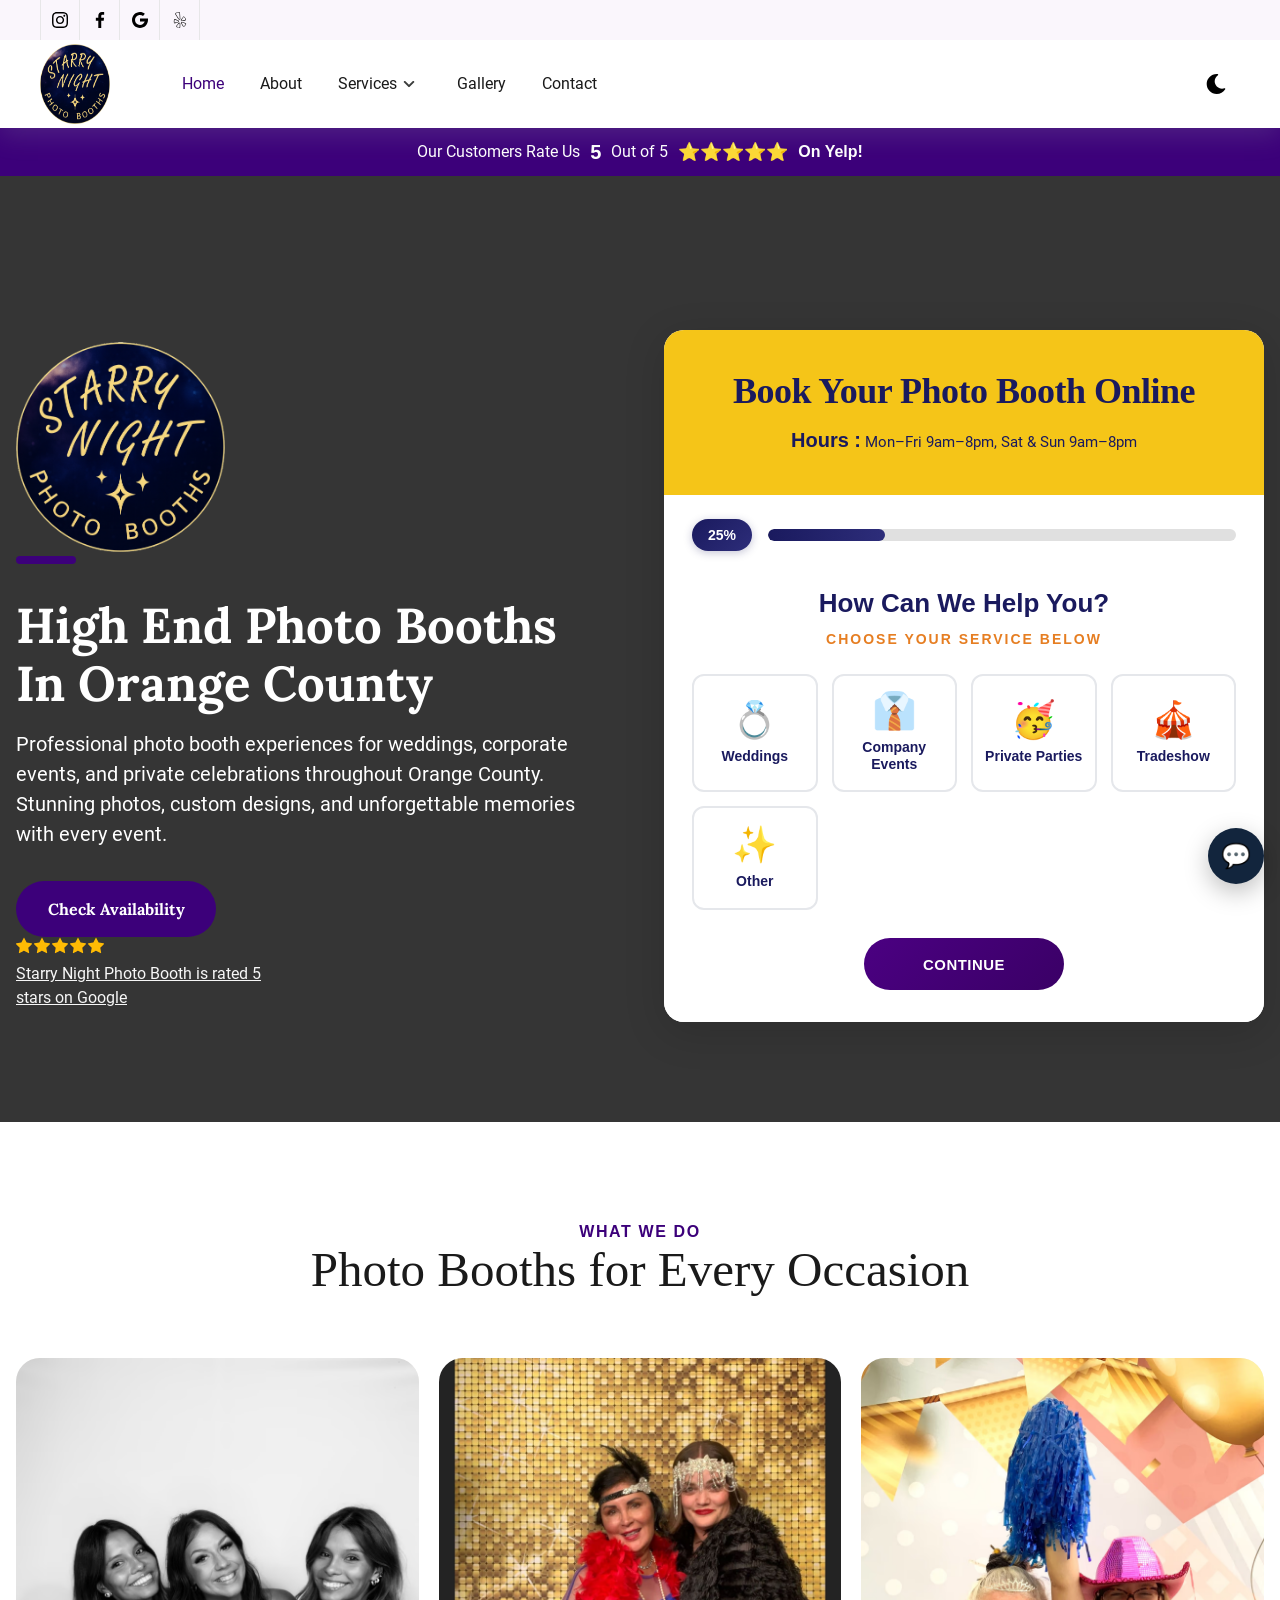
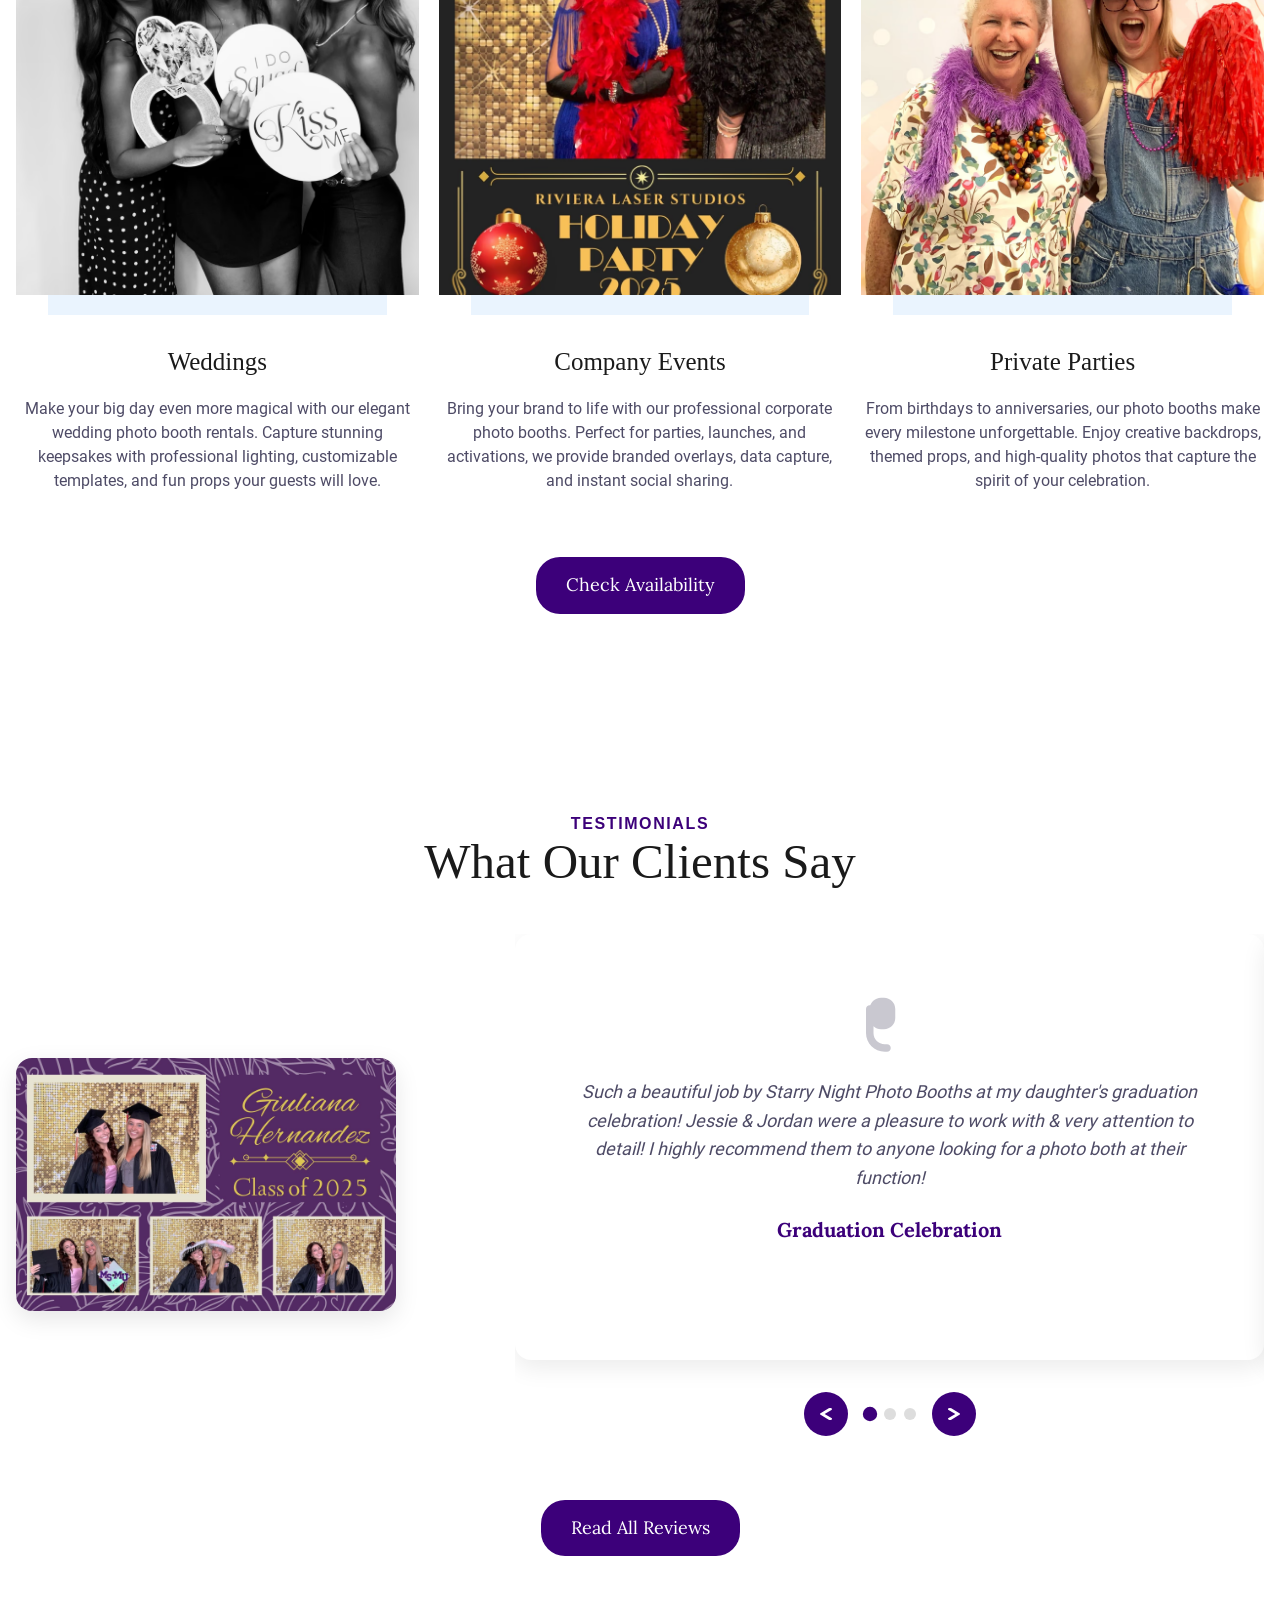
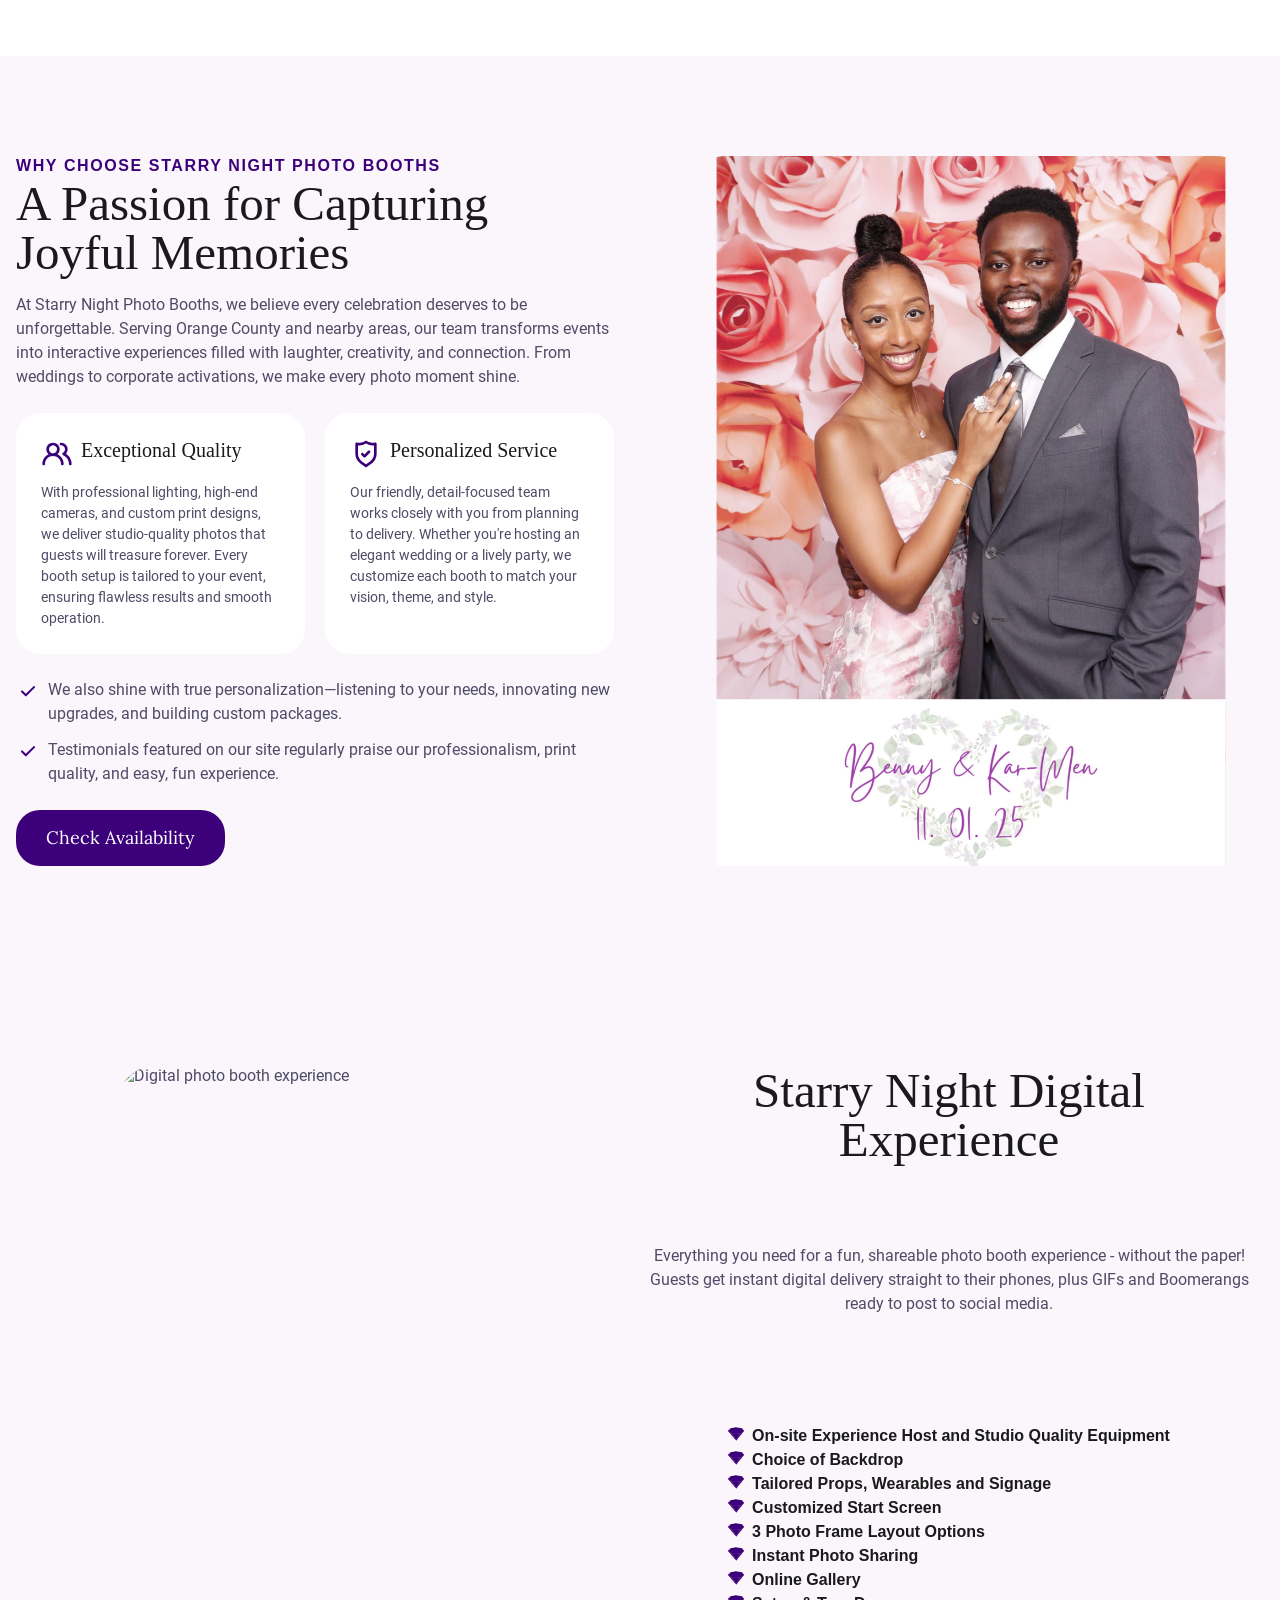
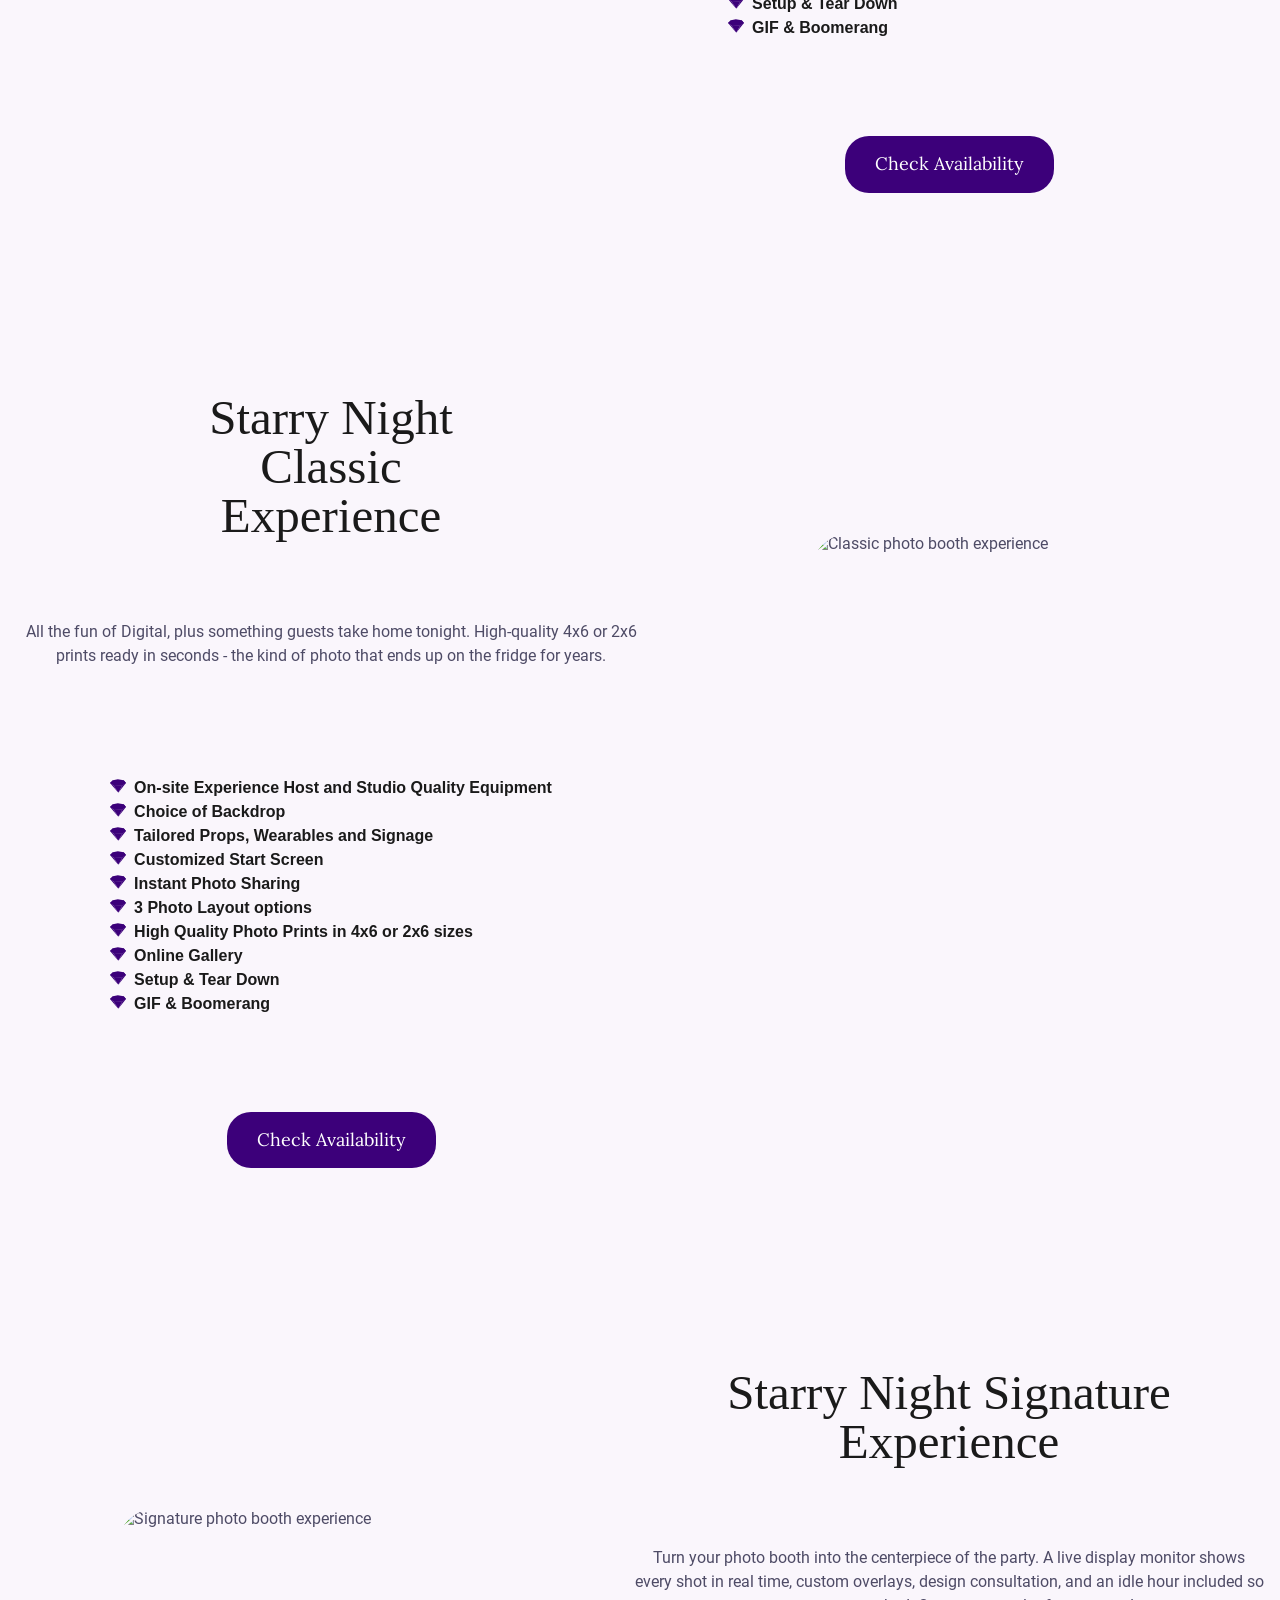
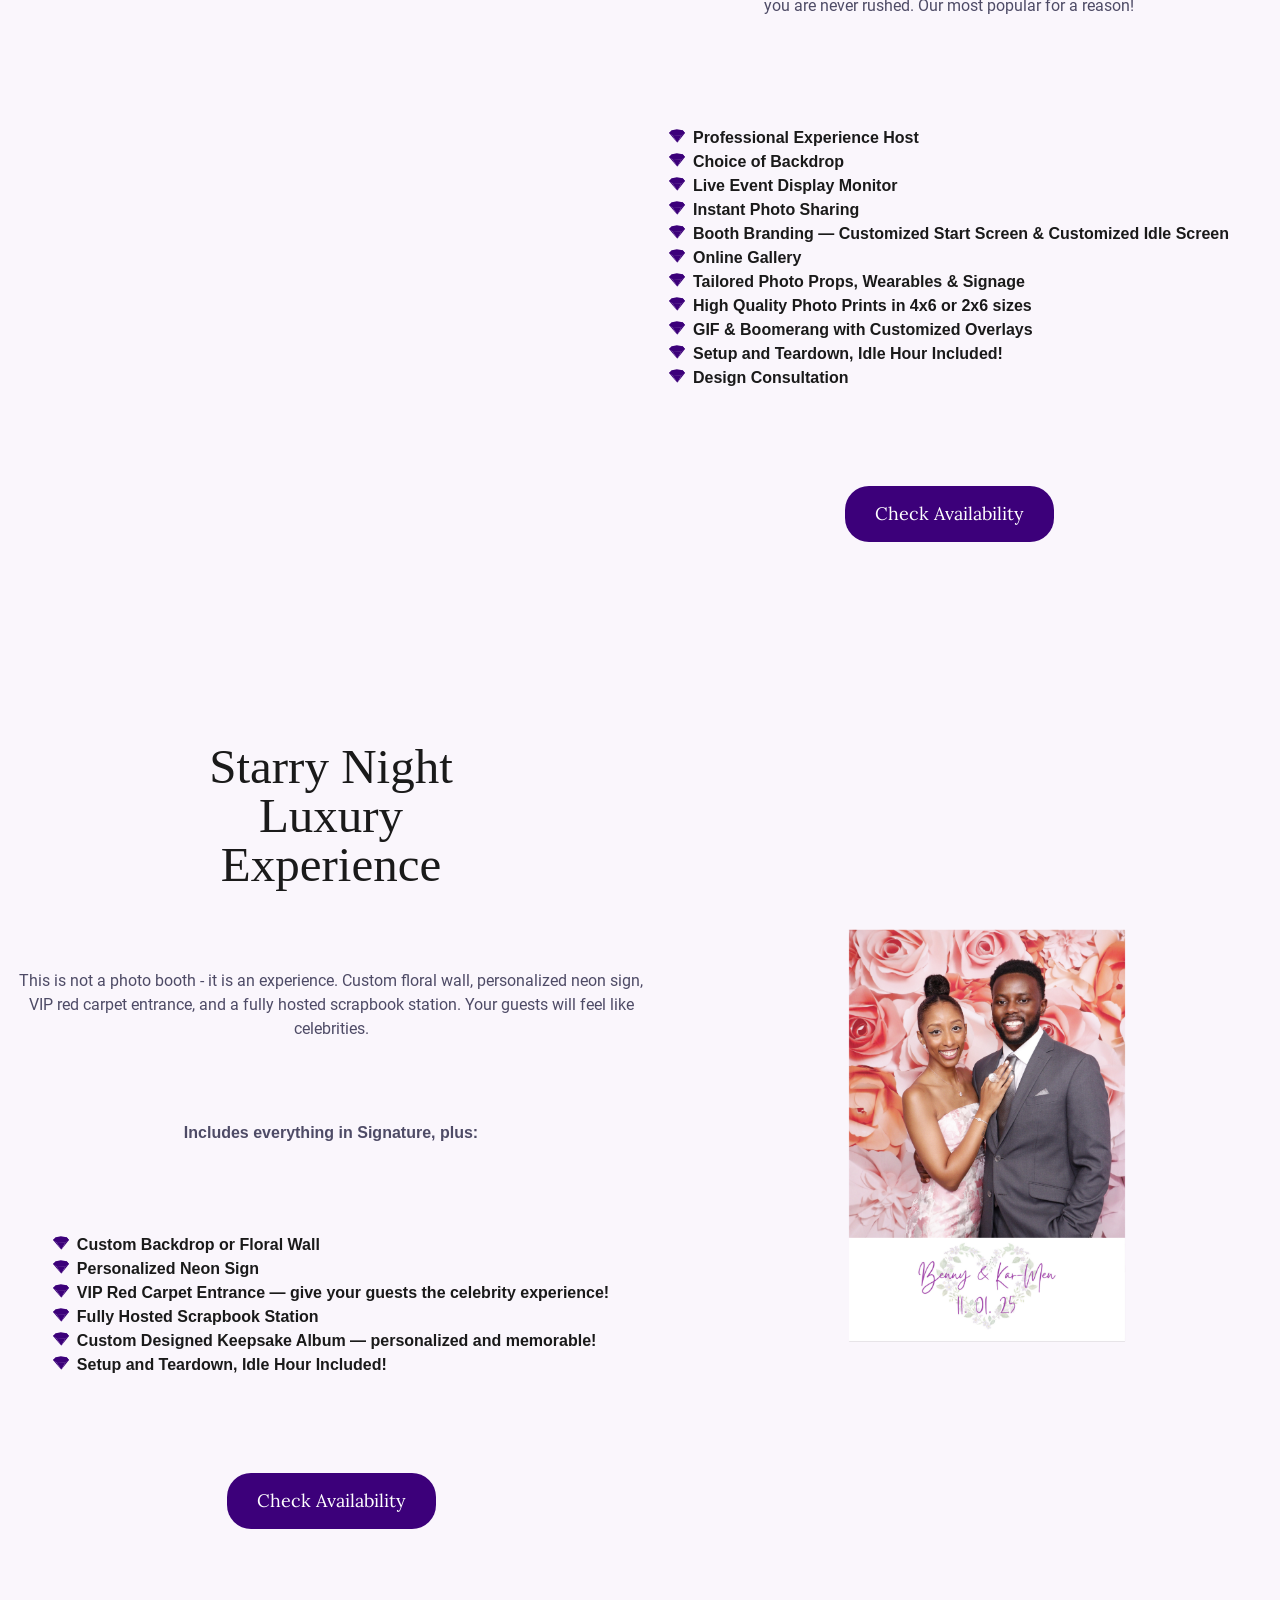
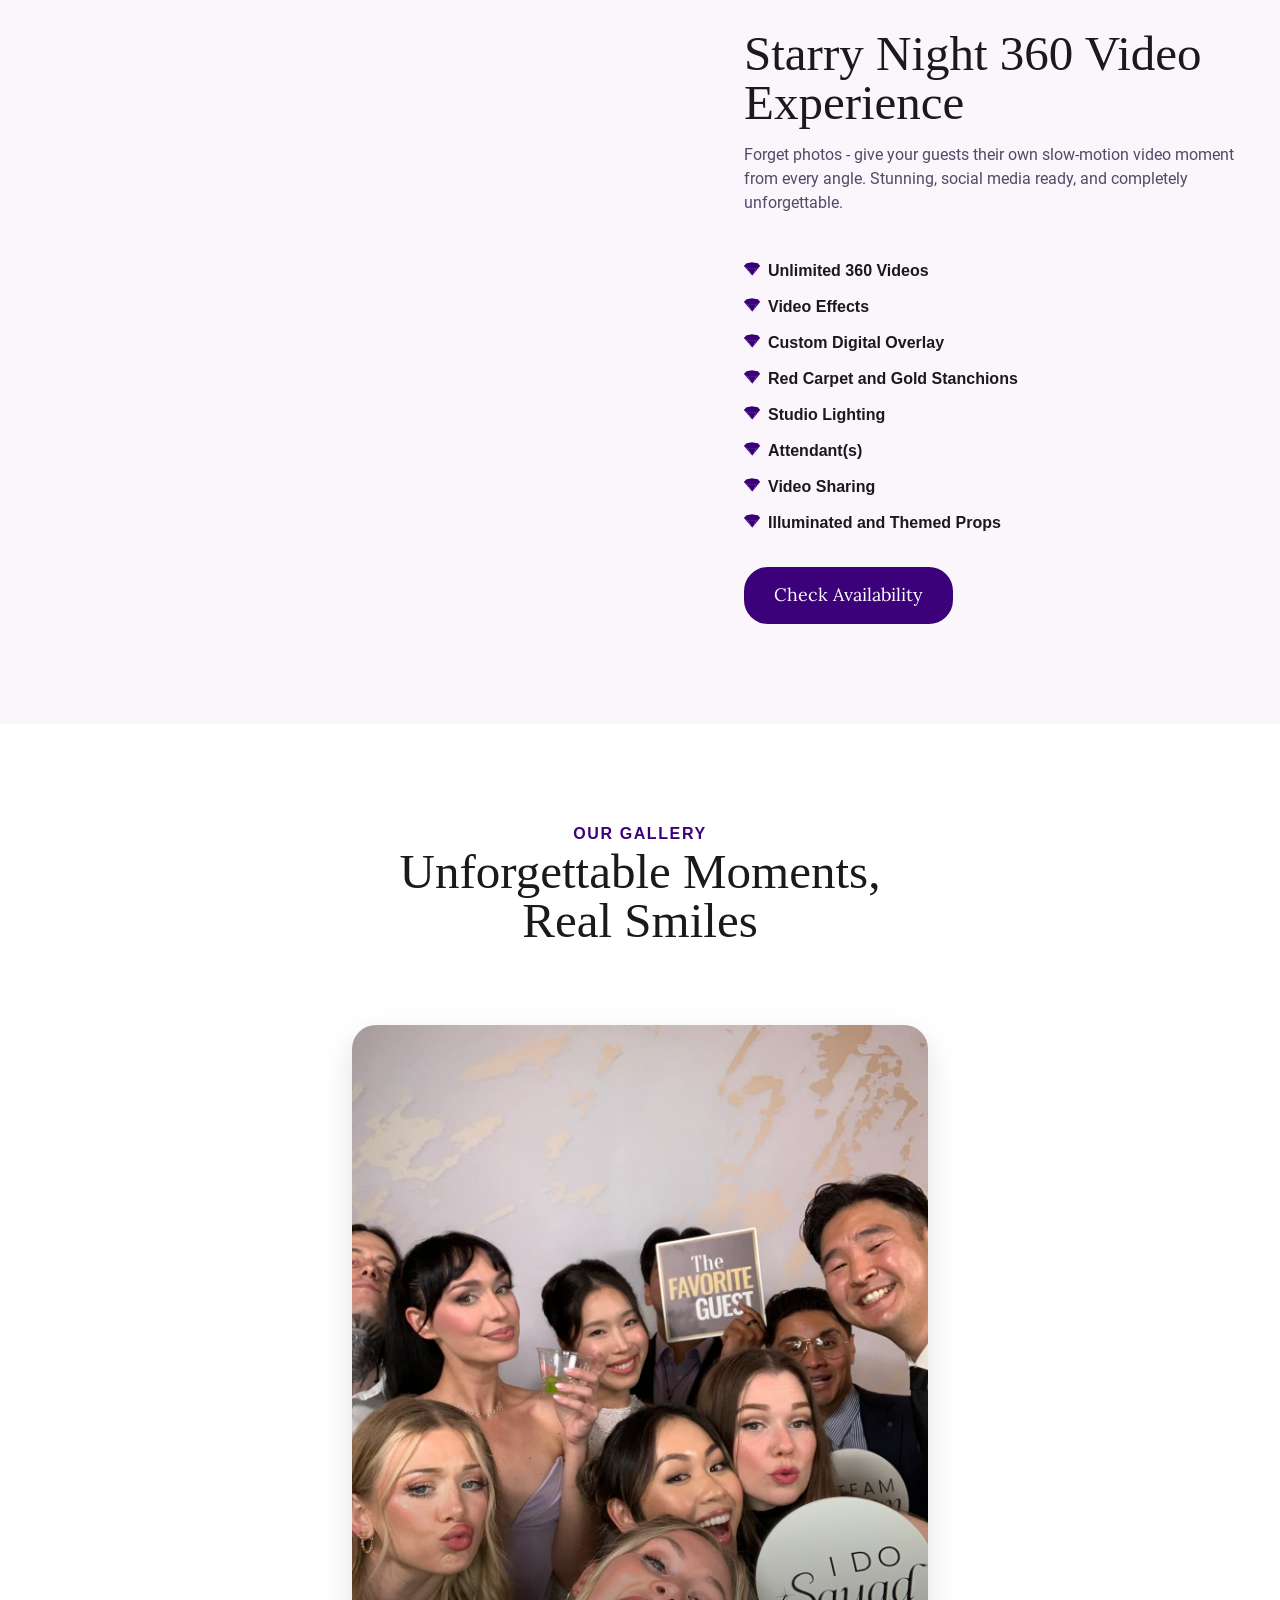
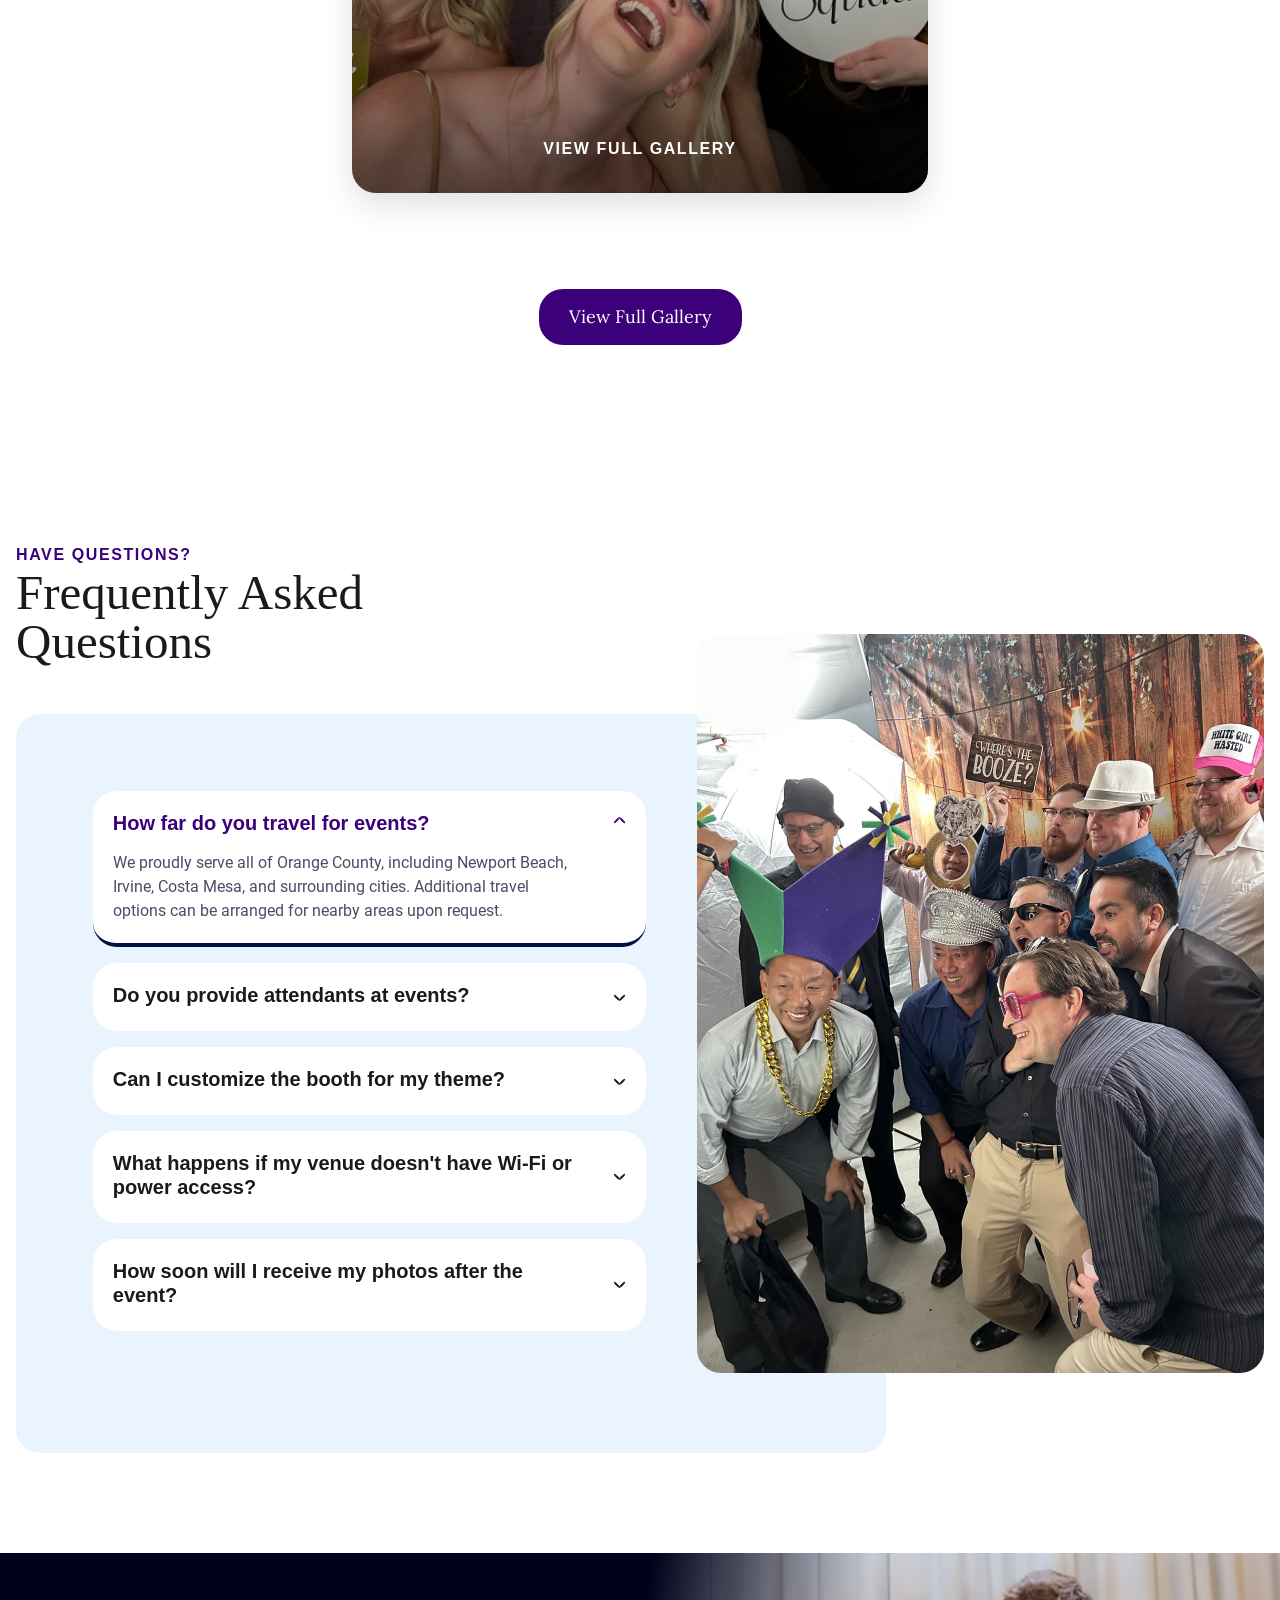
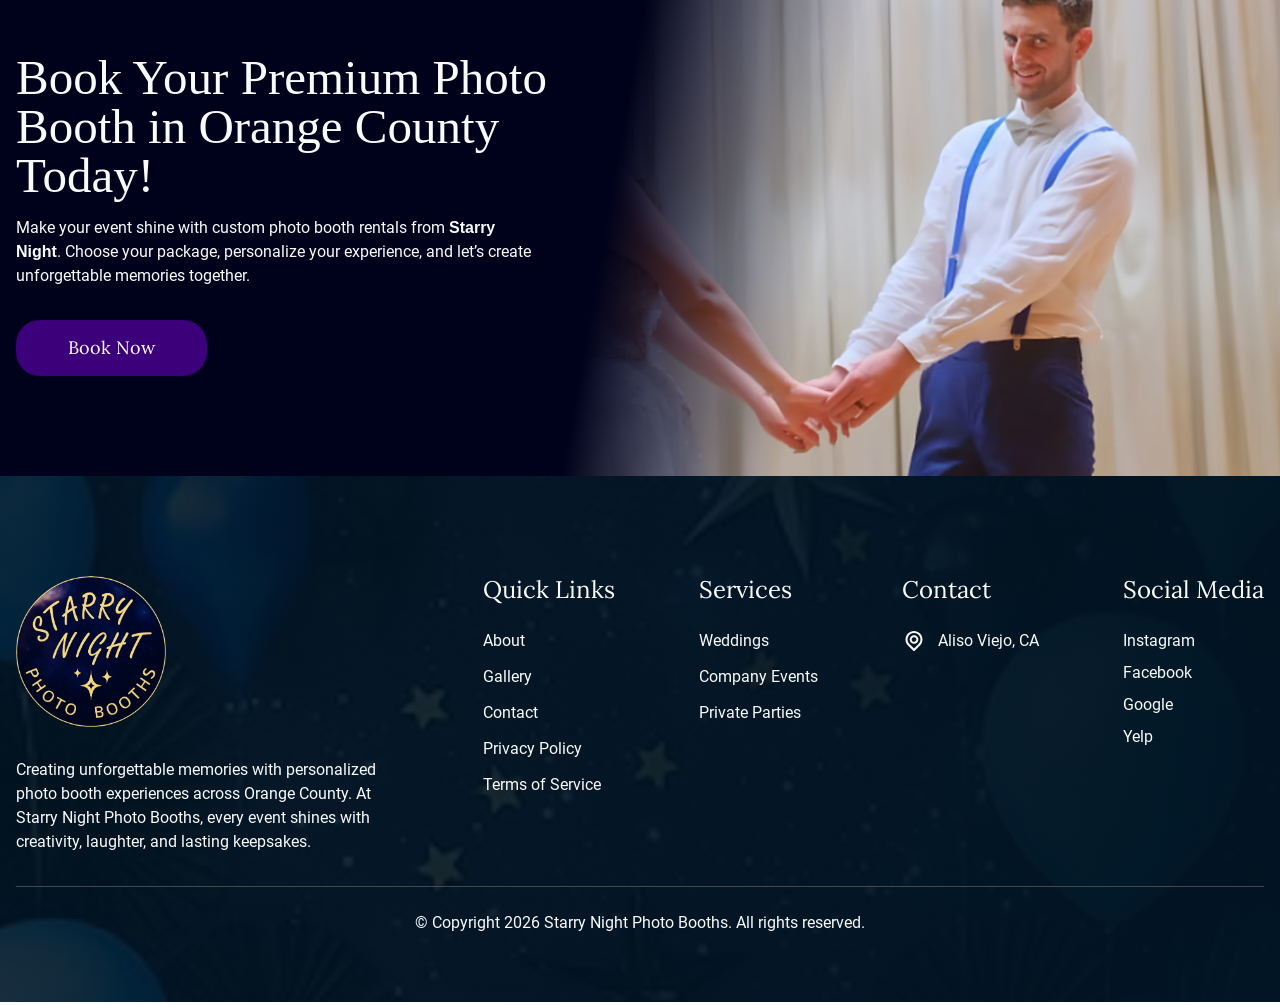
==== commit 66793521: "Bust chatbot asset cache across pages. Update chatbot CSS and JS includes with a version query so br" ====
--- a/index.html
+++ b/index.html
@@ -200,7 +200,7 @@
             }
         ]
     }
-}</script><title>Orange County Photo Booth Rentals | Premium Wedding & Event Booths</title><link href="/assets/css/mobile-optimizations.css" rel="stylesheet"><link href="/assets/css/chatbot.css" rel="stylesheet"></head><body><a class="skip" href="#main" aria-label="skip to main content">Click To Skip To Main Content</a><div id="sticky-banner"><div class="cs-banner-wrapper"><div class="cs-banner-container"><div class="cs-mobile-booking-row"><span class="cs-booking-years">Now Booking for 2026 and 2027</span></div><div class="cs-message-section"><span class="cs-message-text">Book Your Photo Booth Online Today!</span> <span class="cs-booking-years">Now Booking for 2026 and 2027</span></div><div class="cs-buttons-row"><a class="cs-schedule-section" href="/contact#contact" aria-label="Schedule Online"><svg class="cs-schedule-icon" viewBox="0 0 24 24" fill="none" aria-hidden="true" height="24" width="24" xmlns="http://www.w3.org/2000/svg"><path d="M19 4H5C3.89 4 3 4.9 3 6V20C3 21.1 3.89 22 5 22H19C20.1 22 21 21.1 21 20V6C21 4.9 20.1 4 19 4ZM19 20H5V9H19V20ZM19 7H5V6H19V7Z" fill="currentColor"/><path d="M7 11H9V13H7V11Z" fill="currentColor"/><path d="M11 11H13V13H11V11Z" fill="currentColor"/><path d="M15 11H17V13H15V11Z" fill="currentColor"/></svg> <span class="cs-schedule-text">Book Online</span></a></div></div></div></div><script>!function(){const n=document.getElementById("sticky-banner");if(!n)return;let e,t=0,i=!1;function o(){i||(i=!0,requestAnimationFrame((function(){const e=window.pageYOffset||document.documentElement.scrollTop,o=window.innerWidth>=1024?130:50;e>o&&e>t?n.classList.add("visible"):(e<o||e<t)&&n.classList.remove("visible"),t=e<=0?0:e,i=!1})))}window.addEventListener("scroll",(function(){e&&cancelAnimationFrame(e),e=requestAnimationFrame(o)}),{passive:!0})}()</script><header id="cs-navigation"><div class="cs-wrapper"><a class="cs-logo cs-desktop" href="/" aria-label="back to home"><div class="cs-logo-wrapper"><img alt="Starry Night Photo Booths logo" src="/assets/images/logo.png" decoding="async" height="29" width="210" aria-hidden="true" loading="lazy"></div></a><div class="cs-middle"><div class="cs-top-bar"><div class="cs-top-social"><a class="cs-social-link" href="https://www.instagram.com/starrynightphotobooths?utm_source=ig_web_button_share_sheet&igsh=ZDNlZDc0MzIxNw==" target="_blank" rel="noopener"><img alt="Instagram" src="/assets/svgs/instagram.svg" decoding="async" height="16" width="16" aria-hidden="true" class="cs-social-icon cs-light" loading="lazy"> <img alt="Instagram" src="/assets/svgs/instagram-white.svg" decoding="async" height="16" width="16" aria-hidden="true" class="cs-social-icon cs-dark" loading="lazy"> </a><a class="cs-social-link" href="https://www.facebook.com/profile.php?id=61573840318283" target="_blank" rel="noopener"><img alt="Facebook" src="/assets/svgs/facebook.svg" decoding="async" height="16" width="16" aria-hidden="true" class="cs-social-icon cs-light" loading="lazy"> <img alt="Facebook" src="/assets/svgs/facebook-white.svg" decoding="async" height="16" width="16" aria-hidden="true" class="cs-social-icon cs-dark" loading="lazy"> </a><a class="cs-social-link" href="" target="_blank" rel="noopener"><img alt="Google" src="/assets/svgs/google.svg" decoding="async" height="16" width="16" aria-hidden="true" class="cs-social-icon cs-light" loading="lazy"> <img alt="Google" src="/assets/svgs/google-white.svg" decoding="async" height="16" width="16" aria-hidden="true" class="cs-social-icon cs-dark" loading="lazy"> </a><a class="cs-social-link" href="https://www.yelp.com/biz/starry-night-photo-booths-aliso-viejo" target="_blank" rel="noopener"><img alt="Yelp" src="/assets/svgs/yelp.svg" decoding="async" height="16" width="16" aria-hidden="true" class="cs-social-icon cs-light" loading="lazy"> <img alt="Yelp" src="/assets/svgs/yelp-white.svg" decoding="async" height="16" width="16" aria-hidden="true" class="cs-social-icon cs-dark" loading="lazy"></a></div></div><div class="cs-bottom-bar"><a class="cs-logo" href="/" aria-label="back to home"><div class="cs-logo-wrapper"><img alt="Starry Night Photo Booths logo" src="/assets/images/logo.png" decoding="async" height="29" width="210" aria-hidden="true" loading="lazy"></div></a><nav class="cs-nav" role="navigation"><button class="cs-toggle" aria-label="mobile menu toggle"><div class="cs-box" aria-hidden="true"><span class="cs-line cs-line1" aria-hidden="true"></span> <span class="cs-line cs-line2" aria-hidden="true"></span> <span class="cs-line cs-line3" aria-hidden="true"></span></div></button><div class="cs-ul-wrapper"><ul class="cs-ul" aria-expanded="false" id="cs-expanded"><li class="cs-li"><a class="cs-li-link cs-active" href="/">Home</a></li><li class="cs-li"><a class="cs-li-link" href="/about/">About</a></li><li class="cs-li cs-dropdown" tabindex="0"><span class="cs-li-link">Services <img alt="dropdown icon" src="/assets/svgs/drop-down.svg" decoding="async" height="24" width="24" aria-hidden="true" class="cs-drop-icon" loading="lazy"></span><ul class="cs-drop-ul"><li class="cs-drop-li"><a class="cs-li-link cs-drop-link" href="/weddings/">Weddings</a></li><li class="cs-drop-li"><a class="cs-li-link cs-drop-link" href="/company-events/">Company Events</a></li><li class="cs-drop-li"><a class="cs-li-link cs-drop-link" href="/private-parties/">Private Parties</a></li></ul></li><li class="cs-li"><a class="cs-li-link" href="/gallery/">Gallery</a></li><li class="cs-li"><a class="cs-li-link" href="/contact/">Contact</a></li></ul></div></nav><a class="cs-button-border" href="/contact/">Book Now </a><button aria-label="dark mode toggle" id="dark-mode-toggle"><svg class="cs-moon" viewBox="0 0 480 480" xmlns="http://www.w3.org/2000/svg" style="enable-background:new 0 0 480 480" xml:space="preserve"><path d="M459.782 347.328c-4.288-5.28-11.488-7.232-17.824-4.96-17.76 6.368-37.024 9.632-57.312 9.632-97.056 0-176-78.976-176-176 0-58.4 28.832-112.768 77.12-145.472 5.472-3.712 8.096-10.4 6.624-16.832S285.638 2.4 279.078 1.44C271.59.352 264.134 0 256.646 0c-132.352 0-240 107.648-240 240s107.648 240 240 240c84 0 160.416-42.688 204.352-114.176 3.552-5.792 3.04-13.184-1.216-18.496z"/></svg> <img alt="moon" src="/assets/svgs/sun.svg" decoding="async" height="15" width="15" aria-hidden="true" class="cs-sun" loading="lazy"></button></div></div></div></header><section id="review-bar"><div class="cs-container"><a class="cs-review-link" href="https://www.yelp.com/biz/starry-night-photo-booths-aliso-viejo" target="_blank" rel="noopener noreferrer"><span class="cs-review-text">Our Customers Rate Us</span> <span class="cs-rating">5</span> <span class="cs-review-text">Out of 5</span> <span class="cs-stars">⭐⭐⭐⭐⭐</span> <span class="cs-review-count">On Yelp!</span></a></div></section><main id="main"><section id="hero-1467"><div class="cs-container"><div class="cs-content"><div class="cs-logo-wrapper"><img alt="Starry Night Photo Booth logo" src="/assets/images/logo.png" decoding="async" height="48" width="48" class="cs-img-logo" fetchpriority="high"></div><h1 class="cs-title">High End Photo Booths In Orange County</h1><p class="cs-text">Professional photo booth experiences for weddings, corporate events, and private celebrations throughout Orange County. Stunning photos, custom designs, and unforgettable memories with every event.</p><a class="cs-button-solid" href="/contact">Check Availability</a><div class="cs-stars"><img alt="icon" src="/assets/svgs/star-single.svg" decoding="async" height="16" width="16" class="cs-icon" fetchpriority="high"> <img alt="icon" src="/assets/svgs/star-single.svg" decoding="async" height="16" width="16" class="cs-icon" fetchpriority="high"> <img alt="icon" src="/assets/svgs/star-single.svg" decoding="async" height="16" width="16" class="cs-icon" fetchpriority="high"> <img alt="icon" src="/assets/svgs/star-single.svg" decoding="async" height="16" width="16" class="cs-icon" fetchpriority="high"> <img alt="icon" src="/assets/svgs/star-single.svg" decoding="async" height="16" width="16" class="cs-icon" fetchpriority="high"></div><a class="cs-desc" href="https://maps.app.goo.gl/bfQtWD6EKSEfwbZj9" target="_blank" rel="noopener noreferrer">Starry Night Photo Booth is rated 5 stars on Google</a></div><div class="cs-booking-wrapper cs-right"><div class="cs-form-header"><h2 class="cs-form-title">Book Your Photo Booth Online</h2><p class="cs-form-subtitle"><span style="font-weight:700;font-size:20px">Hours :</span> Mon–Fri 9am–8pm, Sat & Sun 9am–8pm</p></div><div class="cs-selected-service" id="selectedService"><p class="cs-selected-service-text"></p></div><div class="cs-progress-container"><span class="cs-progress-label" id="progressLabel">25%</span><div class="cs-progress-bar"><div class="cs-progress-fill" id="progressBar"></div></div></div><form class='cs-booking-form' data-netlify-recaptcha='true' id='photoBoothForm' method='POST' name='service'><input type='hidden' name='form-name' value='service' /><div class="cs-step cs-step-active" data-step="1"><h3 class="cs-step-title">How Can We Help You?</h3><p class="cs-step-subtitle">CHOOSE YOUR SERVICE BELOW</p><span aria-hidden="true" style="position:absolute;left:-9999px;width:1px;height:1px;overflow:hidden"><label>Don't fill this out if you're human: <input name="bot-field" type="text" autocomplete="off" tabindex="-1"></label></span><div class="cs-service-grid"><label class="cs-service-card"><input name="eventType" type="radio" required value="Weddings"> <span class="cs-service-icon">💍</span> <span class="cs-service-name">Weddings</span></label> <label class="cs-service-card"><input name="eventType" type="radio" required value="Company Events"> <span class="cs-service-icon">👔</span> <span class="cs-service-name">Company Events</span></label> <label class="cs-service-card"><input name="eventType" type="radio" required value="Private Parties"> <span class="cs-service-icon">🥳</span> <span class="cs-service-name">Private Parties</span></label> <label class="cs-service-card"><input name="eventType" type="radio" required value="Tradeshow"> <span class="cs-service-icon">🎪</span> <span class="cs-service-name">Tradeshow</span></label> <label class="cs-service-card"><input name="eventType" type="radio" required value="Other"> <span class="cs-service-icon">✨</span> <span class="cs-service-name">Other</span></label></div><div class="cs-button-group"><button class="cs-btn cs-btn-continue" type="button" id="nextBtn1">Continue</button></div></div><div class="cs-step" data-step="2"><div class="cs-form-field"><label class="cs-label-text">What date is your event?*</label> <input name="eventDate" type="text" required class="cs-input cs-date-input" placeholder="Select Date" onfocus='this.type="date"'></div><div class="cs-form-field"><label class="cs-label-text">Event Location*</label> <input name="eventLocation" type="text" required class="cs-input" placeholder="123 Party Lane, City, State"></div><div class="cs-row"><div class="cs-form-field"><label class="cs-label-text">First Name*</label> <input name="firstName" type="text" required class="cs-input"></div><div class="cs-form-field"><label class="cs-label-text">Last Name*</label> <input name="lastName" type="text" required class="cs-input"></div></div><div class="cs-row"><div class="cs-form-field"><label class="cs-label-text">Email*</label> <input name="email" type="email" required class="cs-input"></div><div class="cs-form-field"><label class="cs-label-text">Phone*</label> <input name="phone" type="tel" required class="cs-input"></div></div><label class="cs-checkbox-label"><input name="agree" type="checkbox" required> <span>Privacy Policy and Booking Policy apply. Clicking CHECK AVAILABILITY confirms you're okay with getting emails or texts from Starry Night Photo Booth. There is no obligation to purchase.</span></label><div class='cs-span-12'><script>!function(){function l(){if(window.__rcL)return;window.__rcL=1;var s=document.createElement('script');s.src='https://www.google.com/recaptcha/api.js';s.async=true;s.defer=true;document.head.appendChild(s)}document.addEventListener('focusin',function(e){if(e.target&&e.target.closest&&e.target.closest('.cs-booking-form'))l()},{once:true});document.addEventListener('pointerdown',function(e){if(e.target&&e.target.closest&&e.target.closest('.cs-booking-form'))l()},{once:true});document.addEventListener('submit',function(e){if(e.target&&e.target.matches&&e.target.matches('.cs-booking-form'))l()},true)}();</script>
+}</script><title>Orange County Photo Booth Rentals | Premium Wedding & Event Booths</title><link href="/assets/css/mobile-optimizations.css" rel="stylesheet"><link href="/assets/css/chatbot.css?v=2" rel="stylesheet"></head><body><a class="skip" href="#main" aria-label="skip to main content">Click To Skip To Main Content</a><div id="sticky-banner"><div class="cs-banner-wrapper"><div class="cs-banner-container"><div class="cs-mobile-booking-row"><span class="cs-booking-years">Now Booking for 2026 and 2027</span></div><div class="cs-message-section"><span class="cs-message-text">Book Your Photo Booth Online Today!</span> <span class="cs-booking-years">Now Booking for 2026 and 2027</span></div><div class="cs-buttons-row"><a class="cs-schedule-section" href="/contact#contact" aria-label="Schedule Online"><svg class="cs-schedule-icon" viewBox="0 0 24 24" fill="none" aria-hidden="true" height="24" width="24" xmlns="http://www.w3.org/2000/svg"><path d="M19 4H5C3.89 4 3 4.9 3 6V20C3 21.1 3.89 22 5 22H19C20.1 22 21 21.1 21 20V6C21 4.9 20.1 4 19 4ZM19 20H5V9H19V20ZM19 7H5V6H19V7Z" fill="currentColor"/><path d="M7 11H9V13H7V11Z" fill="currentColor"/><path d="M11 11H13V13H11V11Z" fill="currentColor"/><path d="M15 11H17V13H15V11Z" fill="currentColor"/></svg> <span class="cs-schedule-text">Book Online</span></a></div></div></div></div><script>!function(){const n=document.getElementById("sticky-banner");if(!n)return;let e,t=0,i=!1;function o(){i||(i=!0,requestAnimationFrame((function(){const e=window.pageYOffset||document.documentElement.scrollTop,o=window.innerWidth>=1024?130:50;e>o&&e>t?n.classList.add("visible"):(e<o||e<t)&&n.classList.remove("visible"),t=e<=0?0:e,i=!1})))}window.addEventListener("scroll",(function(){e&&cancelAnimationFrame(e),e=requestAnimationFrame(o)}),{passive:!0})}()</script><header id="cs-navigation"><div class="cs-wrapper"><a class="cs-logo cs-desktop" href="/" aria-label="back to home"><div class="cs-logo-wrapper"><img alt="Starry Night Photo Booths logo" src="/assets/images/logo.png" decoding="async" height="29" width="210" aria-hidden="true" loading="lazy"></div></a><div class="cs-middle"><div class="cs-top-bar"><div class="cs-top-social"><a class="cs-social-link" href="https://www.instagram.com/starrynightphotobooths?utm_source=ig_web_button_share_sheet&igsh=ZDNlZDc0MzIxNw==" target="_blank" rel="noopener"><img alt="Instagram" src="/assets/svgs/instagram.svg" decoding="async" height="16" width="16" aria-hidden="true" class="cs-social-icon cs-light" loading="lazy"> <img alt="Instagram" src="/assets/svgs/instagram-white.svg" decoding="async" height="16" width="16" aria-hidden="true" class="cs-social-icon cs-dark" loading="lazy"> </a><a class="cs-social-link" href="https://www.facebook.com/profile.php?id=61573840318283" target="_blank" rel="noopener"><img alt="Facebook" src="/assets/svgs/facebook.svg" decoding="async" height="16" width="16" aria-hidden="true" class="cs-social-icon cs-light" loading="lazy"> <img alt="Facebook" src="/assets/svgs/facebook-white.svg" decoding="async" height="16" width="16" aria-hidden="true" class="cs-social-icon cs-dark" loading="lazy"> </a><a class="cs-social-link" href="" target="_blank" rel="noopener"><img alt="Google" src="/assets/svgs/google.svg" decoding="async" height="16" width="16" aria-hidden="true" class="cs-social-icon cs-light" loading="lazy"> <img alt="Google" src="/assets/svgs/google-white.svg" decoding="async" height="16" width="16" aria-hidden="true" class="cs-social-icon cs-dark" loading="lazy"> </a><a class="cs-social-link" href="https://www.yelp.com/biz/starry-night-photo-booths-aliso-viejo" target="_blank" rel="noopener"><img alt="Yelp" src="/assets/svgs/yelp.svg" decoding="async" height="16" width="16" aria-hidden="true" class="cs-social-icon cs-light" loading="lazy"> <img alt="Yelp" src="/assets/svgs/yelp-white.svg" decoding="async" height="16" width="16" aria-hidden="true" class="cs-social-icon cs-dark" loading="lazy"></a></div></div><div class="cs-bottom-bar"><a class="cs-logo" href="/" aria-label="back to home"><div class="cs-logo-wrapper"><img alt="Starry Night Photo Booths logo" src="/assets/images/logo.png" decoding="async" height="29" width="210" aria-hidden="true" loading="lazy"></div></a><nav class="cs-nav" role="navigation"><button class="cs-toggle" aria-label="mobile menu toggle"><div class="cs-box" aria-hidden="true"><span class="cs-line cs-line1" aria-hidden="true"></span> <span class="cs-line cs-line2" aria-hidden="true"></span> <span class="cs-line cs-line3" aria-hidden="true"></span></div></button><div class="cs-ul-wrapper"><ul class="cs-ul" aria-expanded="false" id="cs-expanded"><li class="cs-li"><a class="cs-li-link cs-active" href="/">Home</a></li><li class="cs-li"><a class="cs-li-link" href="/about/">About</a></li><li class="cs-li cs-dropdown" tabindex="0"><span class="cs-li-link">Services <img alt="dropdown icon" src="/assets/svgs/drop-down.svg" decoding="async" height="24" width="24" aria-hidden="true" class="cs-drop-icon" loading="lazy"></span><ul class="cs-drop-ul"><li class="cs-drop-li"><a class="cs-li-link cs-drop-link" href="/weddings/">Weddings</a></li><li class="cs-drop-li"><a class="cs-li-link cs-drop-link" href="/company-events/">Company Events</a></li><li class="cs-drop-li"><a class="cs-li-link cs-drop-link" href="/private-parties/">Private Parties</a></li></ul></li><li class="cs-li"><a class="cs-li-link" href="/gallery/">Gallery</a></li><li class="cs-li"><a class="cs-li-link" href="/contact/">Contact</a></li></ul></div></nav><a class="cs-button-border" href="/contact/">Book Now </a><button aria-label="dark mode toggle" id="dark-mode-toggle"><svg class="cs-moon" viewBox="0 0 480 480" xmlns="http://www.w3.org/2000/svg" style="enable-background:new 0 0 480 480" xml:space="preserve"><path d="M459.782 347.328c-4.288-5.28-11.488-7.232-17.824-4.96-17.76 6.368-37.024 9.632-57.312 9.632-97.056 0-176-78.976-176-176 0-58.4 28.832-112.768 77.12-145.472 5.472-3.712 8.096-10.4 6.624-16.832S285.638 2.4 279.078 1.44C271.59.352 264.134 0 256.646 0c-132.352 0-240 107.648-240 240s107.648 240 240 240c84 0 160.416-42.688 204.352-114.176 3.552-5.792 3.04-13.184-1.216-18.496z"/></svg> <img alt="moon" src="/assets/svgs/sun.svg" decoding="async" height="15" width="15" aria-hidden="true" class="cs-sun" loading="lazy"></button></div></div></div></header><section id="review-bar"><div class="cs-container"><a class="cs-review-link" href="https://www.yelp.com/biz/starry-night-photo-booths-aliso-viejo" target="_blank" rel="noopener noreferrer"><span class="cs-review-text">Our Customers Rate Us</span> <span class="cs-rating">5</span> <span class="cs-review-text">Out of 5</span> <span class="cs-stars">⭐⭐⭐⭐⭐</span> <span class="cs-review-count">On Yelp!</span></a></div></section><main id="main"><section id="hero-1467"><div class="cs-container"><div class="cs-content"><div class="cs-logo-wrapper"><img alt="Starry Night Photo Booth logo" src="/assets/images/logo.png" decoding="async" height="48" width="48" class="cs-img-logo" fetchpriority="high"></div><h1 class="cs-title">High End Photo Booths In Orange County</h1><p class="cs-text">Professional photo booth experiences for weddings, corporate events, and private celebrations throughout Orange County. Stunning photos, custom designs, and unforgettable memories with every event.</p><a class="cs-button-solid" href="/contact">Check Availability</a><div class="cs-stars"><img alt="icon" src="/assets/svgs/star-single.svg" decoding="async" height="16" width="16" class="cs-icon" fetchpriority="high"> <img alt="icon" src="/assets/svgs/star-single.svg" decoding="async" height="16" width="16" class="cs-icon" fetchpriority="high"> <img alt="icon" src="/assets/svgs/star-single.svg" decoding="async" height="16" width="16" class="cs-icon" fetchpriority="high"> <img alt="icon" src="/assets/svgs/star-single.svg" decoding="async" height="16" width="16" class="cs-icon" fetchpriority="high"> <img alt="icon" src="/assets/svgs/star-single.svg" decoding="async" height="16" width="16" class="cs-icon" fetchpriority="high"></div><a class="cs-desc" href="https://maps.app.goo.gl/bfQtWD6EKSEfwbZj9" target="_blank" rel="noopener noreferrer">Starry Night Photo Booth is rated 5 stars on Google</a></div><div class="cs-booking-wrapper cs-right"><div class="cs-form-header"><h2 class="cs-form-title">Book Your Photo Booth Online</h2><p class="cs-form-subtitle"><span style="font-weight:700;font-size:20px">Hours :</span> Mon–Fri 9am–8pm, Sat & Sun 9am–8pm</p></div><div class="cs-selected-service" id="selectedService"><p class="cs-selected-service-text"></p></div><div class="cs-progress-container"><span class="cs-progress-label" id="progressLabel">25%</span><div class="cs-progress-bar"><div class="cs-progress-fill" id="progressBar"></div></div></div><form class='cs-booking-form' data-netlify-recaptcha='true' id='photoBoothForm' method='POST' name='service'><input type='hidden' name='form-name' value='service' /><div class="cs-step cs-step-active" data-step="1"><h3 class="cs-step-title">How Can We Help You?</h3><p class="cs-step-subtitle">CHOOSE YOUR SERVICE BELOW</p><span aria-hidden="true" style="position:absolute;left:-9999px;width:1px;height:1px;overflow:hidden"><label>Don't fill this out if you're human: <input name="bot-field" type="text" autocomplete="off" tabindex="-1"></label></span><div class="cs-service-grid"><label class="cs-service-card"><input name="eventType" type="radio" required value="Weddings"> <span class="cs-service-icon">💍</span> <span class="cs-service-name">Weddings</span></label> <label class="cs-service-card"><input name="eventType" type="radio" required value="Company Events"> <span class="cs-service-icon">👔</span> <span class="cs-service-name">Company Events</span></label> <label class="cs-service-card"><input name="eventType" type="radio" required value="Private Parties"> <span class="cs-service-icon">🥳</span> <span class="cs-service-name">Private Parties</span></label> <label class="cs-service-card"><input name="eventType" type="radio" required value="Tradeshow"> <span class="cs-service-icon">🎪</span> <span class="cs-service-name">Tradeshow</span></label> <label class="cs-service-card"><input name="eventType" type="radio" required value="Other"> <span class="cs-service-icon">✨</span> <span class="cs-service-name">Other</span></label></div><div class="cs-button-group"><button class="cs-btn cs-btn-continue" type="button" id="nextBtn1">Continue</button></div></div><div class="cs-step" data-step="2"><div class="cs-form-field"><label class="cs-label-text">What date is your event?*</label> <input name="eventDate" type="text" required class="cs-input cs-date-input" placeholder="Select Date" onfocus='this.type="date"'></div><div class="cs-form-field"><label class="cs-label-text">Event Location*</label> <input name="eventLocation" type="text" required class="cs-input" placeholder="123 Party Lane, City, State"></div><div class="cs-row"><div class="cs-form-field"><label class="cs-label-text">First Name*</label> <input name="firstName" type="text" required class="cs-input"></div><div class="cs-form-field"><label class="cs-label-text">Last Name*</label> <input name="lastName" type="text" required class="cs-input"></div></div><div class="cs-row"><div class="cs-form-field"><label class="cs-label-text">Email*</label> <input name="email" type="email" required class="cs-input"></div><div class="cs-form-field"><label class="cs-label-text">Phone*</label> <input name="phone" type="tel" required class="cs-input"></div></div><label class="cs-checkbox-label"><input name="agree" type="checkbox" required> <span>Privacy Policy and Booking Policy apply. Clicking CHECK AVAILABILITY confirms you're okay with getting emails or texts from Starry Night Photo Booth. There is no obligation to purchase.</span></label><div class='cs-span-12'><script>!function(){function l(){if(window.__rcL)return;window.__rcL=1;var s=document.createElement('script');s.src='https://www.google.com/recaptcha/api.js';s.async=true;s.defer=true;document.head.appendChild(s)}document.addEventListener('focusin',function(e){if(e.target&&e.target.closest&&e.target.closest('.cs-booking-form'))l()},{once:true});document.addEventListener('pointerdown',function(e){if(e.target&&e.target.closest&&e.target.closest('.cs-booking-form'))l()},{once:true});document.addEventListener('submit',function(e){if(e.target&&e.target.matches&&e.target.matches('.cs-booking-form'))l()},true)}();</script>
 <div class='g-recaptcha' data-sitekey='6LdnkKEqAAAAAPvyqoRAmjXxvE6evlb5z-5Ol90Y'></div>
 <noscript>
   <div>
@@ -228,4 +228,4 @@
                     { "@type": "Question", "name": "What happens if my venue doesn't have Wi-Fi or power access?", "acceptedAnswer": { "@type": "Answer", "text": "No problem! Our digital photo booths can operate offline and upload content once connected. We also offer portable power options for outdoor or remote venues to keep the fun going without interruption." } },
                     { "@type": "Question", "name": "How soon will I receive my photos after the event?", "acceptedAnswer": { "@type": "Answer", "text": "Guests receive digital copies instantly via text or email, and you'll receive a complete private online gallery within 24-48 hours after your event. Starry Night Photo Booths ensures every photo is beautifully preserved and easy to share." } }
                   ]
-                }</script><div class="cs-wrapper"><ul class="cs-faq-group"><li class="cs-faq-item active"><button class="cs-button"><span class="cs-button-text">How far do you travel for events?</span></button><p class="cs-item-p">We proudly serve all of Orange County, including Newport Beach, Irvine, Costa Mesa, and surrounding cities. Additional travel options can be arranged for nearby areas upon request.</p></li><li class="cs-faq-item"><button class="cs-button"><span class="cs-button-text">Do you provide attendants at events?</span></button><p class="cs-item-p">Yes! Every full-service package includes a friendly, professional attendant who ensures smooth operation, helps guests, and keeps the fun going throughout your event.</p></li><li class="cs-faq-item"><button class="cs-button"><span class="cs-button-text">Can I customize the booth for my theme?</span></button><p class="cs-item-p">Absolutely. From branded overlays to themed props and backdrops, Starry Night Photo Booths makes it easy to match your event's unique style and color palette.</p></li><li class="cs-faq-item"><button class="cs-button"><span class="cs-button-text">What happens if my venue doesn't have Wi-Fi or power access?</span></button><p class="cs-item-p">No problem! Our digital photo booths can operate offline and upload content once connected. We also offer portable power options for outdoor or remote venues to keep the fun going without interruption.</p></li><li class="cs-faq-item"><button class="cs-button"><span class="cs-button-text">How soon will I receive my photos after the event?</span></button><p class="cs-item-p">Guests receive digital copies instantly via text or email, and you'll receive a complete private online gallery within 24–48 hours after your event. Starry Night Photo Booths ensures every photo is beautifully preserved and easy to share.</p></li></ul><picture class="cs-picture"><source media="(max-width: 600px)" srcset="/assets/images/faq-photo-15812c80.avif" type="image/avif"><source media="(max-width: 1024px)" srcset="/assets/images/faq-photo-f2879085.avif" type="image/avif"><source media="(min-width: 1024px)" srcset="/assets/images/faq-photo-c65bc43d.avif" type="image/avif"><img alt="Two guests posing playfully in police hats at wedding photo booth" src="/assets/images/faq-photo-61587d67.jpeg" decoding="async" height="739" width="592" aria-hidden="true" loading="lazy"></picture></div></div></div></section><script defer>const faqItems=Array.from(document.querySelectorAll(".cs-faq-item"));for(const e of faqItems)e.addEventListener("click",(()=>e.classList.toggle("active")))</script><section id="cta-403"><div class="cs-container"><div class="cs-content"><h2 class="cs-title">Book Your Premium Photo Booth in Orange County Today!</h2><p class="cs-text">Make your event shine with custom photo booth rentals from <strong>Starry Night</strong>. Choose your package, personalize your experience, and let’s create unforgettable memories together.</p><a class="cs-button-solid" href="#" target="_blank">Book Now</a></div></div><picture class="cs-background"><source media="(max-width: 600px)" srcset="/assets/images/cta1-bf5ae7ca.avif" type="image/avif"><source media="(max-width: 1024px)" srcset="/assets/images/cta1-fa2c1f0e.avif" type="image/avif"><source media="(min-width: 1024px)" srcset="/assets/images/cta1-6aae1db0.avif" type="image/avif"><img alt="Bride and groom posing with Starry Night Photo Booth backdrop" src="/assets/images/cta1-2695320d.jpeg" decoding="async" height="523" width="1152" loading="lazy"></picture></section><script defer src="/assets/js/photo-booth-form.js"></script></main><footer id="cs-footer-1104"><div class="cs-container"><div class="cs-logo-group"><a class="cs-logo" href="/" aria-label="go back to home"><img alt="logo" src="/assets/images/logo.png" decoding="async" height="29" width="210" aria-hidden="true" loading="lazy" class="cs-logo-img"></a><p class="cs-text">Creating unforgettable memories with personalized photo booth experiences across Orange County. At Starry Night Photo Booths, every event shines with creativity, laughter, and lasting keepsakes.</p></div><ul class="cs-nav"><li class="cs-nav-li"><span class="cs-header">Quick Links</span></li><li class="cs-nav-li"><a class="cs-nav-link" href="/about/">About</a></li><li class="cs-nav-li"><a class="cs-nav-link" href="/gallery/">Gallery</a></li><li class="cs-nav-li"><a class="cs-nav-link" href="/contact/">Contact</a></li><li class="cs-nav-li"><a class="cs-nav-link" href="/privacy-policy/">Privacy Policy</a></li><li class="cs-nav-li"><a class="cs-nav-link" href="/terms-of-use/">Terms of Service</a></li></ul><ul class="cs-nav"><li class="cs-nav-li"><span class="cs-header">Services</span></li><li class="cs-nav-li"><a class="cs-nav-link" href="/weddings/">Weddings</a></li><li class="cs-nav-li"><a class="cs-nav-link" href="/company-events/">Company Events</a></li><li class="cs-nav-li"><a class="cs-nav-link" href="/private-parties/">Private Parties</a></li></ul><ul class="cs-nav"><li class="cs-nav-li"><span class="cs-header">Contact</span></li><li class="cs-nav-li"><img alt="email" src="/assets/svgs/location-2.svg" decoding="async" height="24" width="24" aria-hidden="true" loading="lazy" class="cs-icon"> <a class="cs-nav-link cs-email" href="https://maps.app.goo.gl/A2kbSHyK4jvgRMyG9">Aliso Viejo, CA</a></li></ul><div class="cs-info"><span class="cs-header">Social Media</span><div class="cs-social-links"><a class="cs-link" href="https://www.instagram.com/starrynightphotobooths?utm_source=ig_web_button_share_sheet&igsh=ZDNlZDc0MzIxNw==" target="_blank" rel="noopener">Instagram </a><a class="cs-link" href="https://www.facebook.com/profile.php?id=61573840318283" target="_blank" rel="noopener">Facebook </a><a class="cs-link" href="https://maps.app.goo.gl/E7cmXjYi2TqzCFae6" target="_blank" rel="noopener">Google </a><a class="cs-link" href="https://www.yelp.com/biz/starry-night-photo-booths-aliso-viejo" target="_blank" rel="noopener">Yelp</a></div></div></div><div class="cs-bottom"><span class="cs-copyright">© Copyright 2026 Starry Night Photo Booths. All rights reserved.</span><br></div><picture class="cs-background"><source media="(max-width: 600px)" srcset="/assets/images/footerBg-2a670e4c.avif" type="image/avif"><source media="(max-width: 1024px)" srcset="/assets/images/footerBg-083204af.avif" type="image/avif"><source media="(min-width: 1024px)" srcset="/assets/images/footerBg-3166d302.avif" type="image/avif"><img alt="Blue balloon and star backdrop design" src="/assets/images/footerBg-06f99ec3.jpeg" decoding="async" height="613" width="1920" loading="lazy"></picture></footer><script>function loadUmami(){var e=document.getElementsByTagName("head")[0],t=document.createElement("script");t.defer=!0,t.src="https://cloud.umami.is/script.js",t.setAttribute("data-website-id","34caf924-b458-4331-84d9-d3a0080179b3"),e.appendChild(t),document.removeEventListener("scroll",loadUmami)}document.addEventListener("scroll",loadUmami)</script><script defer src="/assets/js/chatbot.js"></script></body></html>
+                }</script><div class="cs-wrapper"><ul class="cs-faq-group"><li class="cs-faq-item active"><button class="cs-button"><span class="cs-button-text">How far do you travel for events?</span></button><p class="cs-item-p">We proudly serve all of Orange County, including Newport Beach, Irvine, Costa Mesa, and surrounding cities. Additional travel options can be arranged for nearby areas upon request.</p></li><li class="cs-faq-item"><button class="cs-button"><span class="cs-button-text">Do you provide attendants at events?</span></button><p class="cs-item-p">Yes! Every full-service package includes a friendly, professional attendant who ensures smooth operation, helps guests, and keeps the fun going throughout your event.</p></li><li class="cs-faq-item"><button class="cs-button"><span class="cs-button-text">Can I customize the booth for my theme?</span></button><p class="cs-item-p">Absolutely. From branded overlays to themed props and backdrops, Starry Night Photo Booths makes it easy to match your event's unique style and color palette.</p></li><li class="cs-faq-item"><button class="cs-button"><span class="cs-button-text">What happens if my venue doesn't have Wi-Fi or power access?</span></button><p class="cs-item-p">No problem! Our digital photo booths can operate offline and upload content once connected. We also offer portable power options for outdoor or remote venues to keep the fun going without interruption.</p></li><li class="cs-faq-item"><button class="cs-button"><span class="cs-button-text">How soon will I receive my photos after the event?</span></button><p class="cs-item-p">Guests receive digital copies instantly via text or email, and you'll receive a complete private online gallery within 24–48 hours after your event. Starry Night Photo Booths ensures every photo is beautifully preserved and easy to share.</p></li></ul><picture class="cs-picture"><source media="(max-width: 600px)" srcset="/assets/images/faq-photo-15812c80.avif" type="image/avif"><source media="(max-width: 1024px)" srcset="/assets/images/faq-photo-f2879085.avif" type="image/avif"><source media="(min-width: 1024px)" srcset="/assets/images/faq-photo-c65bc43d.avif" type="image/avif"><img alt="Two guests posing playfully in police hats at wedding photo booth" src="/assets/images/faq-photo-61587d67.jpeg" decoding="async" height="739" width="592" aria-hidden="true" loading="lazy"></picture></div></div></div></section><script defer>const faqItems=Array.from(document.querySelectorAll(".cs-faq-item"));for(const e of faqItems)e.addEventListener("click",(()=>e.classList.toggle("active")))</script><section id="cta-403"><div class="cs-container"><div class="cs-content"><h2 class="cs-title">Book Your Premium Photo Booth in Orange County Today!</h2><p class="cs-text">Make your event shine with custom photo booth rentals from <strong>Starry Night</strong>. Choose your package, personalize your experience, and let’s create unforgettable memories together.</p><a class="cs-button-solid" href="#" target="_blank">Book Now</a></div></div><picture class="cs-background"><source media="(max-width: 600px)" srcset="/assets/images/cta1-bf5ae7ca.avif" type="image/avif"><source media="(max-width: 1024px)" srcset="/assets/images/cta1-fa2c1f0e.avif" type="image/avif"><source media="(min-width: 1024px)" srcset="/assets/images/cta1-6aae1db0.avif" type="image/avif"><img alt="Bride and groom posing with Starry Night Photo Booth backdrop" src="/assets/images/cta1-2695320d.jpeg" decoding="async" height="523" width="1152" loading="lazy"></picture></section><script defer src="/assets/js/photo-booth-form.js"></script></main><footer id="cs-footer-1104"><div class="cs-container"><div class="cs-logo-group"><a class="cs-logo" href="/" aria-label="go back to home"><img alt="logo" src="/assets/images/logo.png" decoding="async" height="29" width="210" aria-hidden="true" loading="lazy" class="cs-logo-img"></a><p class="cs-text">Creating unforgettable memories with personalized photo booth experiences across Orange County. At Starry Night Photo Booths, every event shines with creativity, laughter, and lasting keepsakes.</p></div><ul class="cs-nav"><li class="cs-nav-li"><span class="cs-header">Quick Links</span></li><li class="cs-nav-li"><a class="cs-nav-link" href="/about/">About</a></li><li class="cs-nav-li"><a class="cs-nav-link" href="/gallery/">Gallery</a></li><li class="cs-nav-li"><a class="cs-nav-link" href="/contact/">Contact</a></li><li class="cs-nav-li"><a class="cs-nav-link" href="/privacy-policy/">Privacy Policy</a></li><li class="cs-nav-li"><a class="cs-nav-link" href="/terms-of-use/">Terms of Service</a></li></ul><ul class="cs-nav"><li class="cs-nav-li"><span class="cs-header">Services</span></li><li class="cs-nav-li"><a class="cs-nav-link" href="/weddings/">Weddings</a></li><li class="cs-nav-li"><a class="cs-nav-link" href="/company-events/">Company Events</a></li><li class="cs-nav-li"><a class="cs-nav-link" href="/private-parties/">Private Parties</a></li></ul><ul class="cs-nav"><li class="cs-nav-li"><span class="cs-header">Contact</span></li><li class="cs-nav-li"><img alt="email" src="/assets/svgs/location-2.svg" decoding="async" height="24" width="24" aria-hidden="true" loading="lazy" class="cs-icon"> <a class="cs-nav-link cs-email" href="https://maps.app.goo.gl/A2kbSHyK4jvgRMyG9">Aliso Viejo, CA</a></li></ul><div class="cs-info"><span class="cs-header">Social Media</span><div class="cs-social-links"><a class="cs-link" href="https://www.instagram.com/starrynightphotobooths?utm_source=ig_web_button_share_sheet&igsh=ZDNlZDc0MzIxNw==" target="_blank" rel="noopener">Instagram </a><a class="cs-link" href="https://www.facebook.com/profile.php?id=61573840318283" target="_blank" rel="noopener">Facebook </a><a class="cs-link" href="https://maps.app.goo.gl/E7cmXjYi2TqzCFae6" target="_blank" rel="noopener">Google </a><a class="cs-link" href="https://www.yelp.com/biz/starry-night-photo-booths-aliso-viejo" target="_blank" rel="noopener">Yelp</a></div></div></div><div class="cs-bottom"><span class="cs-copyright">© Copyright 2026 Starry Night Photo Booths. All rights reserved.</span><br></div><picture class="cs-background"><source media="(max-width: 600px)" srcset="/assets/images/footerBg-2a670e4c.avif" type="image/avif"><source media="(max-width: 1024px)" srcset="/assets/images/footerBg-083204af.avif" type="image/avif"><source media="(min-width: 1024px)" srcset="/assets/images/footerBg-3166d302.avif" type="image/avif"><img alt="Blue balloon and star backdrop design" src="/assets/images/footerBg-06f99ec3.jpeg" decoding="async" height="613" width="1920" loading="lazy"></picture></footer><script>function loadUmami(){var e=document.getElementsByTagName("head")[0],t=document.createElement("script");t.defer=!0,t.src="https://cloud.umami.is/script.js",t.setAttribute("data-website-id","34caf924-b458-4331-84d9-d3a0080179b3"),e.appendChild(t),document.removeEventListener("scroll",loadUmami)}document.addEventListener("scroll",loadUmami)</script><script defer src="/assets/js/chatbot.js?v=2"></script></body></html>
--- a/assets/css/chatbot.css
+++ b/assets/css/chatbot.css
@@ -88,6 +88,29 @@
   color: #fff;
 }
 
+.sn-chat-quick {
+  display: flex;
+  flex-wrap: wrap;
+  gap: 0.4rem;
+  padding: 0.55rem 0.65rem 0.25rem;
+  border-top: 1px solid #eee;
+  background: #fff;
+}
+
+.sn-quick-btn {
+  border: 1px solid #d6dce7;
+  background: #f6f8fc;
+  color: #1a2c45;
+  border-radius: 999px;
+  padding: 0.35rem 0.6rem;
+  font-size: 0.78rem;
+  cursor: pointer;
+}
+
+.sn-quick-btn:hover {
+  background: #ebf0f9;
+}
+
 .sn-chat-form {
   display: flex;
   gap: 0.5rem;
